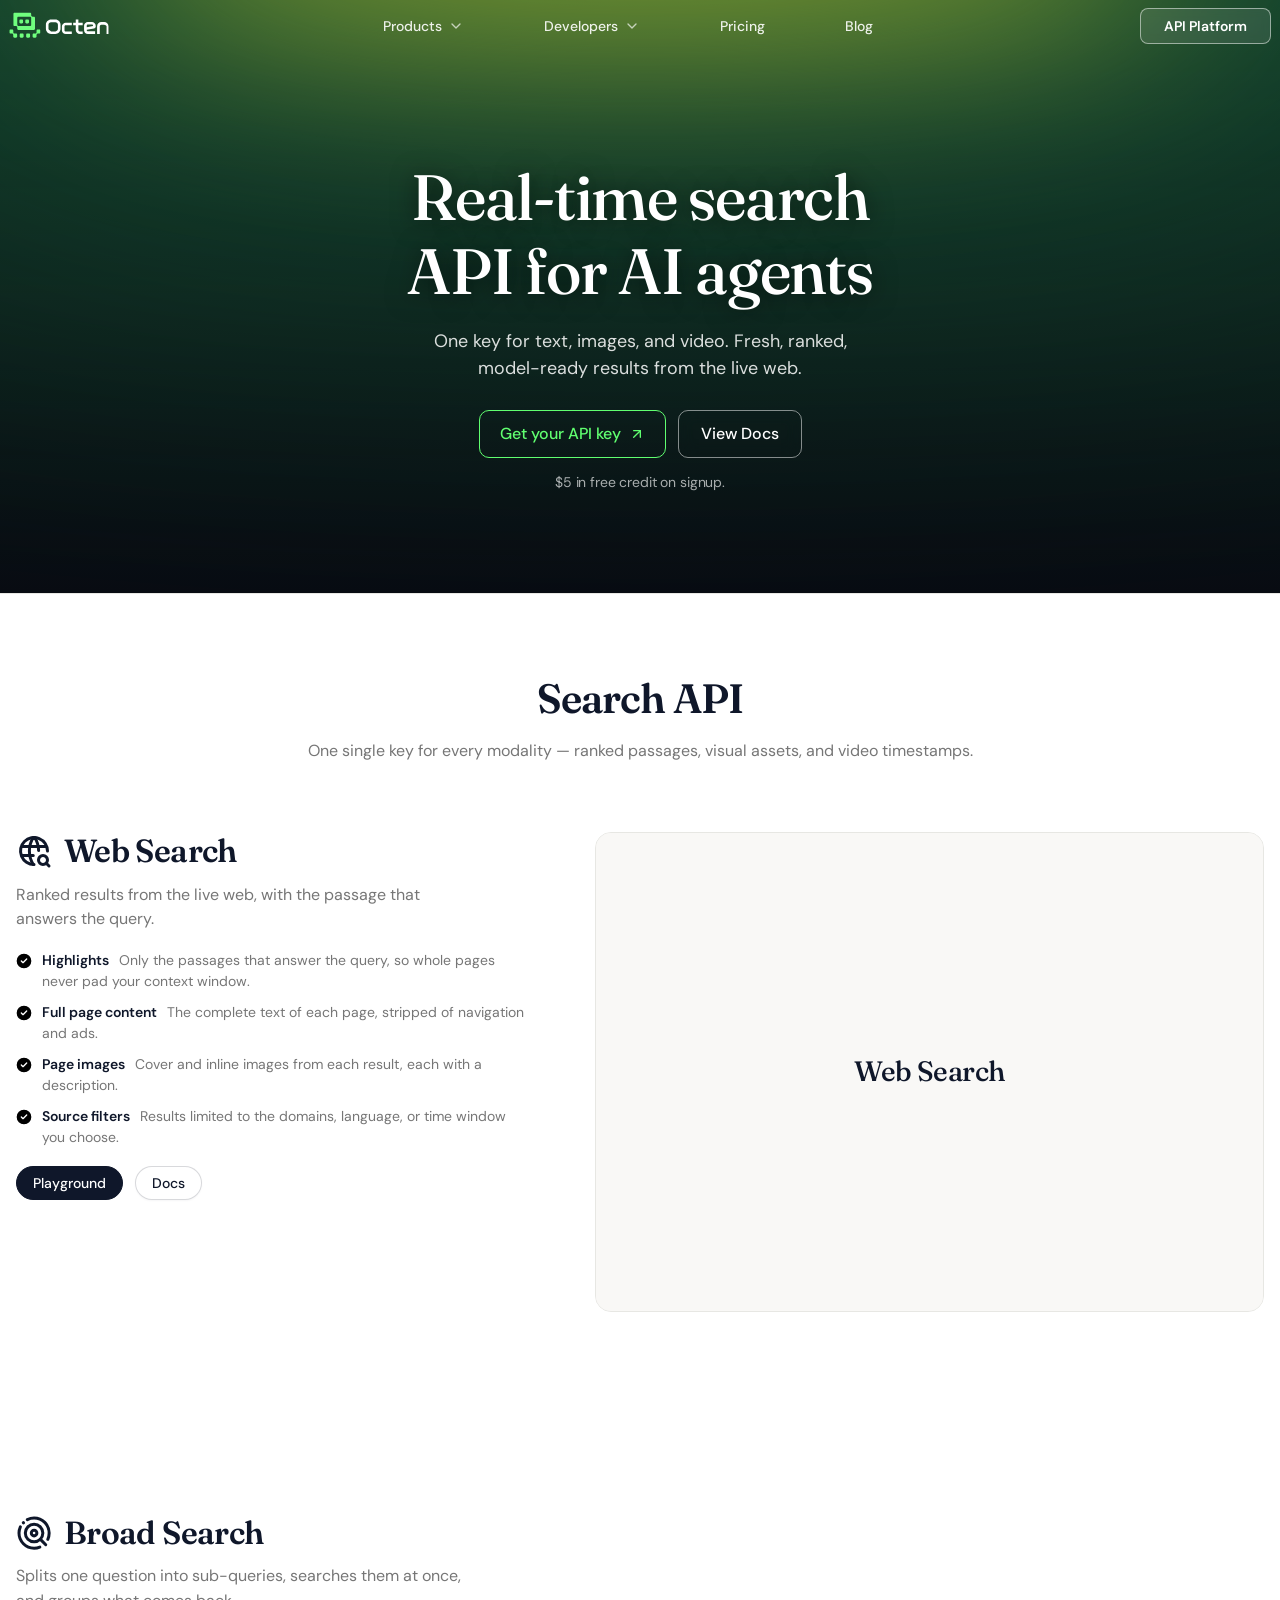
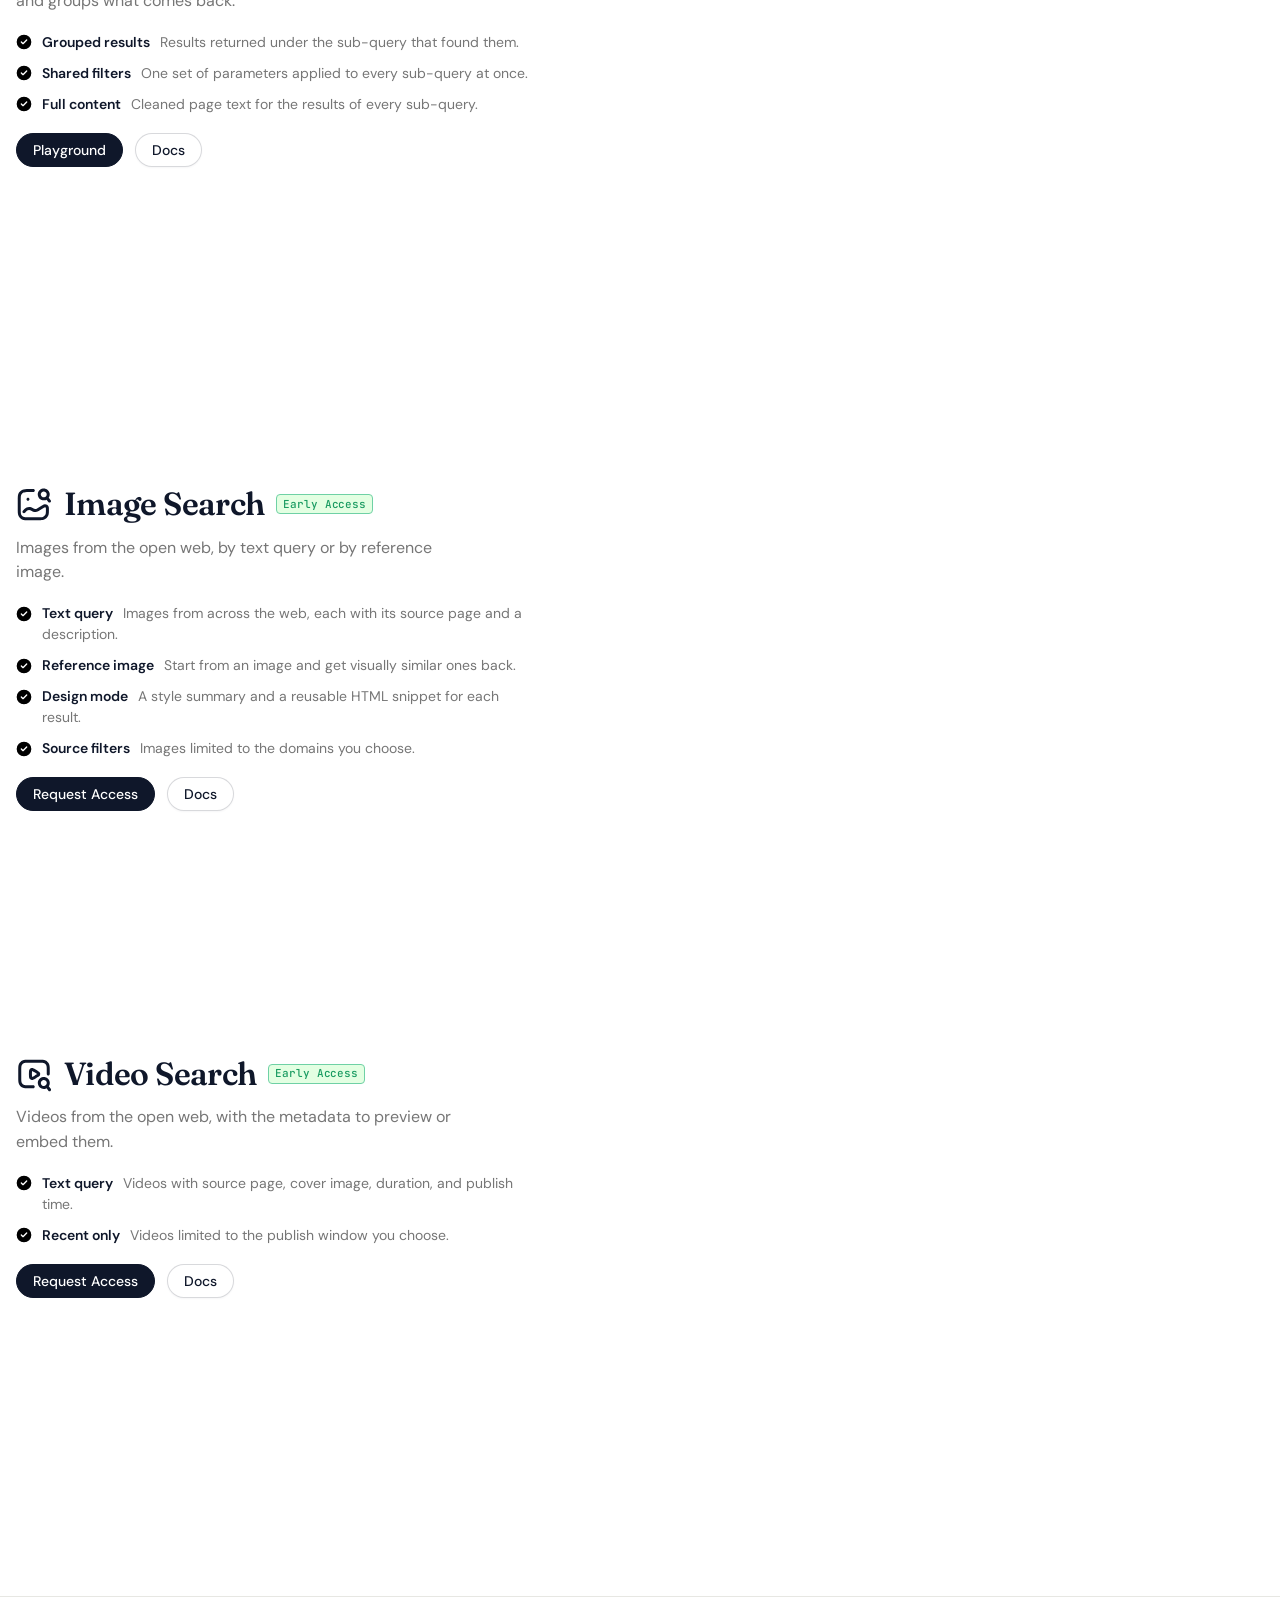
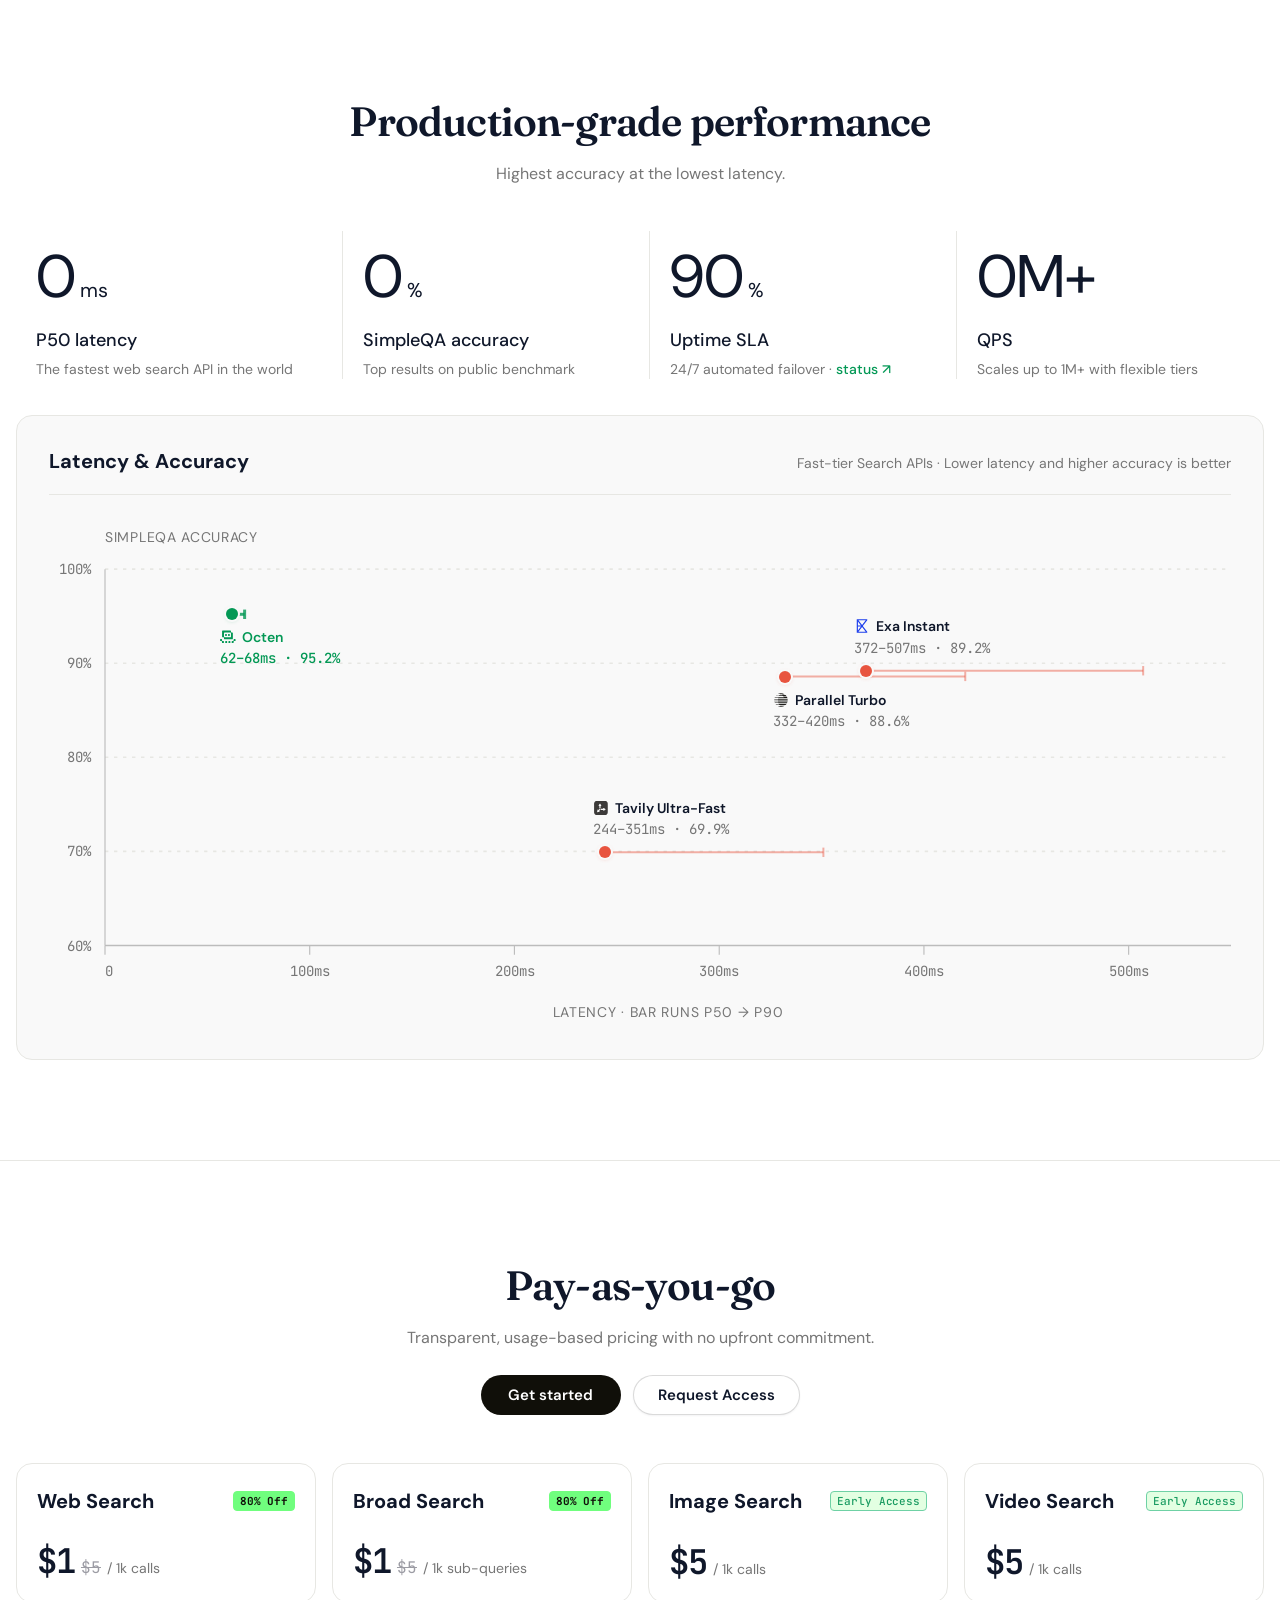
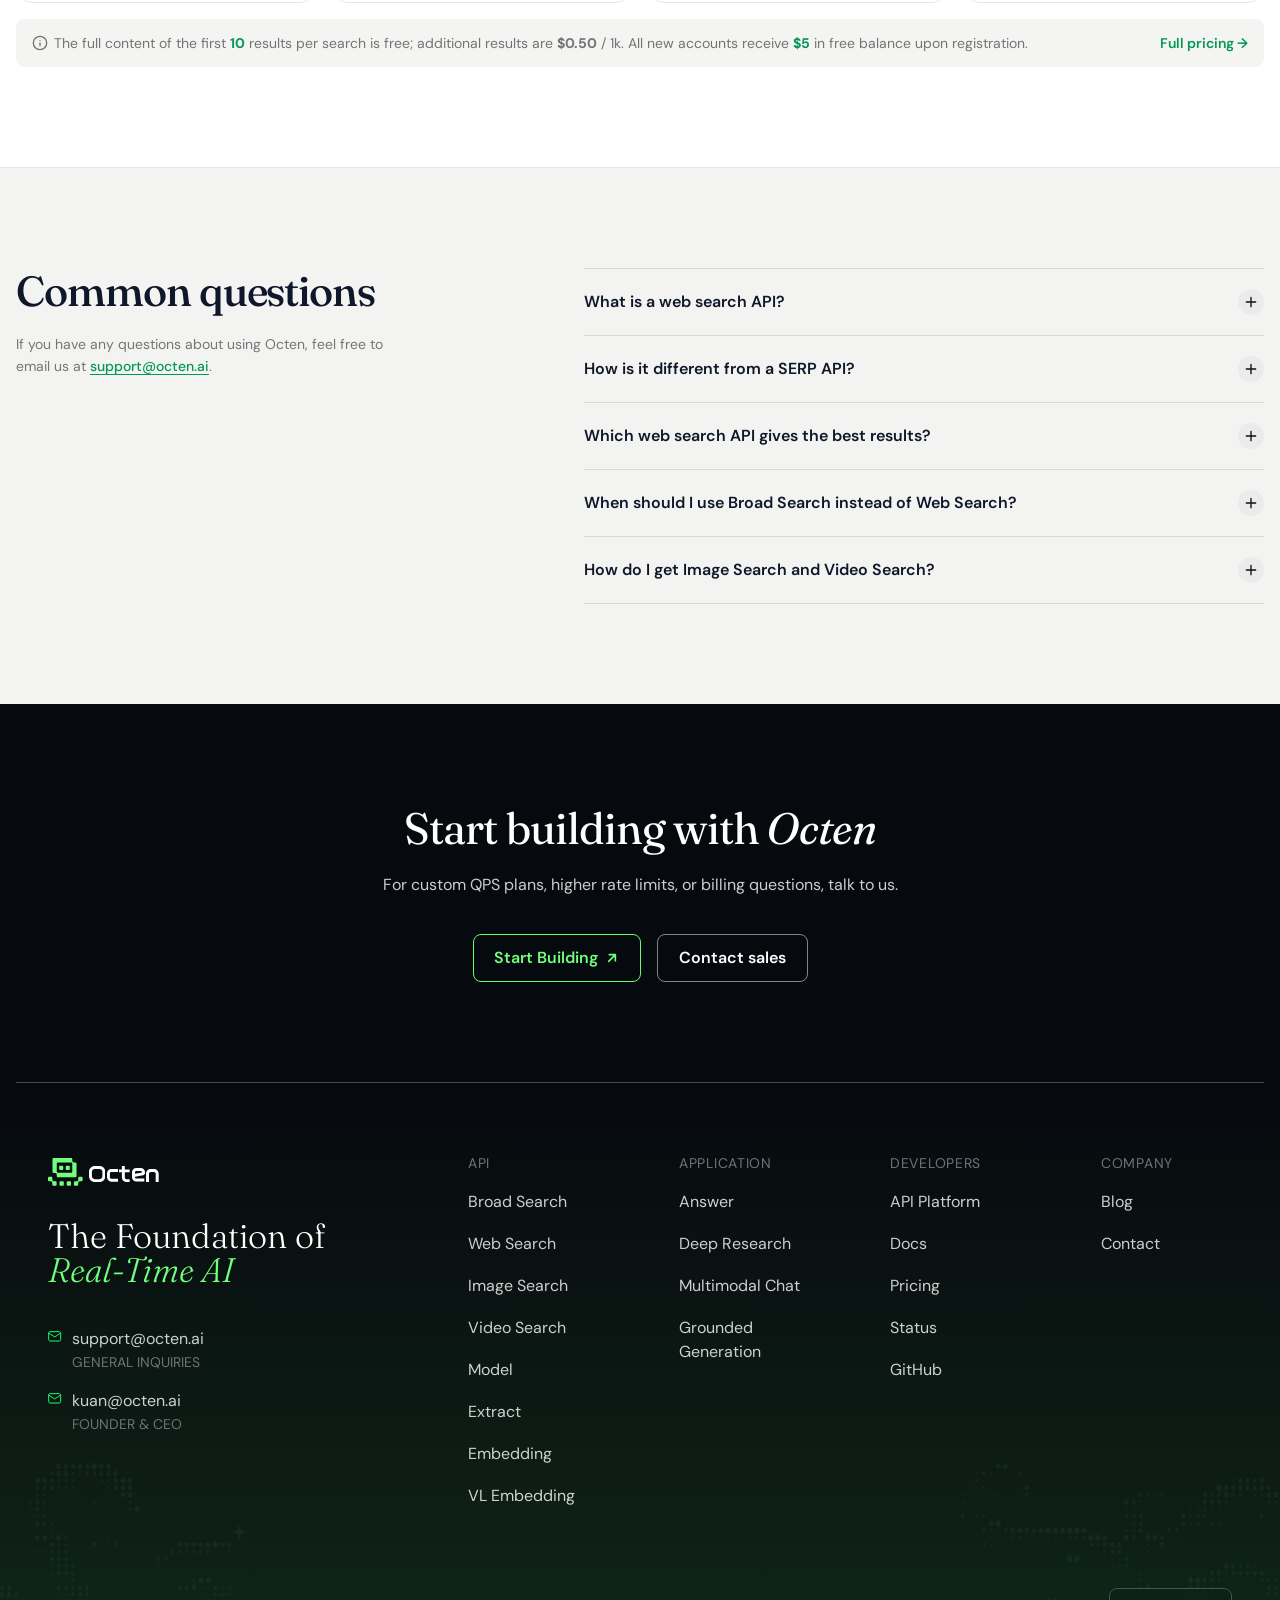
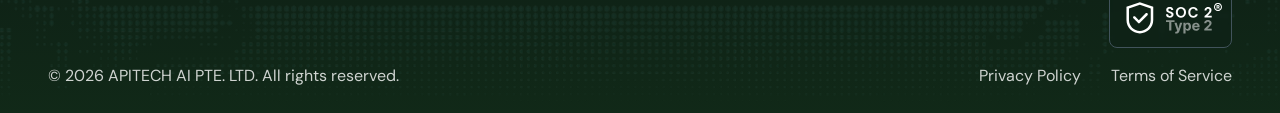
==== index.html @ 57c461a3 "fix: optimize Search API header to natural flow, eliminate masks and content/graphic overlap" ====
<!DOCTYPE html>
<html lang="en">
<head>
  <meta charset="UTF-8">
  <meta name="viewport" content="width=device-width, initial-scale=1.0">
  <title>Search API for AI Agents — Web, Image, Video | Octen</title>
  <meta name="description" content="Fresh, ranked, model-ready search API for AI agents. P50 latency 62ms with 95.2% SimpleQA accuracy. Web, image, and video search on one unified key.">
  
  <!-- Preconnect to Google Fonts -->
  <link rel="preconnect" href="https://fonts.googleapis.com">
  <link rel="preconnect" href="https://fonts.gstatic.com" crossorigin>

  <!-- Modular Stylesheets -->
  <link rel="stylesheet" href="css/variables.css">
  <link rel="stylesheet" href="css/animations.css">
  <link rel="stylesheet" href="css/style.css">
</head>
<body>

  <!-- =========================================================================
       1. Header & Dynamic Navigation (Exact from 05-pricing)
       ========================================================================= -->
  <!-- Exact 05-pricing Navbar Component -->
  <header class="header-nav-exact" data-name="Header Navigation">
    <div class="navbar-container-exact">
      <!-- Logo Dark & Light Switchable -->
      <a href="#hero" class="nav-logo-link" aria-label="Octen AI Home">
        <div class="nav-logo-dark">
<svg width="106" height="36" viewBox="0 0 106 36" fill="none" xmlns="http://www.w3.org/2000/svg" style="width:100%;height:auto;display:block;">
  <g clip-path="url(#clip0_13350_2833)">
    <path d="M30.3644 21.5498C30.9655 21.5498 31.4532 22.0523 31.4533 22.6719V24.4717C31.4533 25.0914 30.9656 25.5947 30.3644 25.5947H28.9435C28.6536 25.5947 28.3769 25.7127 28.173 25.9229L27.8488 26.2578C27.645 26.4695 27.5296 26.7545 27.5295 27.0518V28.5176C27.5294 29.1372 27.0417 29.6396 26.4406 29.6396H24.6945C24.0936 29.6394 23.6058 29.1371 23.6057 28.5176V26.7178C23.6057 26.0982 24.0936 25.5949 24.6945 25.5947H26.4406C26.7305 25.5947 27.0072 25.4767 27.2111 25.2666C27.415 25.0548 27.5295 24.7691 27.5295 24.4717V22.6719C27.5296 22.0524 28.0175 21.55 28.6183 21.5498H30.3644ZM3.22675 21.5479C3.82786 21.5479 4.31659 22.0512 4.31659 22.6709V24.3867H4.31952C4.31958 24.684 4.43403 24.969 4.63788 25.1807C4.89307 25.4453 5.24034 25.5927 5.60272 25.5928H7.07245C7.67355 25.5928 8.16129 26.0961 8.16132 26.7158V28.5156C8.16132 29.1353 7.67357 29.6387 7.07245 29.6387H5.32635C4.72532 29.6386 4.23749 29.1353 4.23749 28.5156V27.001C4.23749 26.6273 4.09386 26.2706 3.8371 26.0059C3.58187 25.7412 3.23467 25.5928 2.87225 25.5928H1.4826C0.881569 25.5927 0.393802 25.0903 0.393738 24.4707V22.6709C0.393738 22.0512 0.881529 21.5495 1.4826 21.5479H3.22675ZM13.5275 25.5938C14.1289 25.5938 14.6163 26.0959 14.6164 26.7158V28.5146C14.6163 29.1346 14.1289 29.6367 13.5275 29.6367H11.7834C11.182 29.6367 10.6946 29.1346 10.6945 28.5146V26.7158C10.6946 26.0959 11.182 25.5938 11.7834 25.5938H13.5275ZM19.9836 25.5938C20.5848 25.5938 21.0723 26.096 21.0724 26.7158V28.5146C21.0724 29.1345 20.5849 29.6366 19.9836 29.6367H18.2394C17.6381 29.6367 17.1497 29.1346 17.1496 28.5146V26.7158C17.1497 26.0959 17.6381 25.5938 18.2394 25.5938H19.9836ZM21.0959 4.68457C21.697 4.68457 22.1848 5.1879 22.1848 5.80762V7.22266C22.1848 7.56365 22.3164 7.89107 22.549 8.13086L22.7131 8.30078C22.9457 8.54057 23.2637 8.67578 23.593 8.67578H24.923C25.5242 8.67578 26.0119 9.17912 26.0119 9.79883V20.8555L26.0148 20.8584C26.0147 21.478 25.527 21.9805 24.926 21.9805H9.33221C8.73116 21.9805 8.24344 21.478 8.24335 20.8584V19.3164C8.24327 19.0176 8.12784 18.7326 7.92401 18.5225L7.9201 18.5176C7.35757 18.2217 7.24285 18.0557 6.83807 18.0557H5.52167C4.92055 18.0557 4.43182 17.5523 4.43182 16.9326V5.80762C4.43182 5.1879 4.92055 4.68457 5.52167 4.68457H21.0959ZM9.36053 8.64258C8.75944 8.64259 8.27169 9.14593 8.27167 9.76662V16.5781C8.27174 16.9969 8.43205 17.3966 8.71893 17.6924C8.92423 17.9025 9.20016 18.0214 9.48846 18.0215H21.0851C21.6863 18.0215 22.174 17.5182 22.174 16.8984V9.92578C22.1739 9.58504 22.0431 9.25825 21.8107 9.01855H21.8117C21.5776 8.77877 21.2601 8.64258 20.9308 8.64258H9.36053ZM13.0021 11.5986C13.6034 11.5986 14.0908 12.1009 14.091 12.7207V14.2939C14.0909 14.9139 13.6035 15.416 13.0021 15.416H11.4767C10.8754 15.416 10.388 14.9139 10.3879 14.2939V12.7207C10.3881 12.1009 10.8755 11.5986 11.2012 11.5986H13.0021ZM18.8996 11.5986C19.5009 11.5986 19.9883 12.1009 19.9885 12.7207V14.2939C19.9884 14.9139 19.5009 15.416 18.8996 15.416H17.3742C16.773 15.4158 16.2854 14.9138 16.2853 14.2939V12.7207C16.2856 12.101 16.7731 11.5988 17.3742 11.5986H18.8996Z" fill="#70FE7E"/>
  </g>
  <path d="M52.8957 18.5076V22.1442C52.8957 24.2782 54.6287 26.0112 56.7627 26.0112H62.8052V23.3979H56.7627C56.0713 23.3979 55.509 22.8356 55.509 22.1442V18.5076C55.509 17.8163 56.0713 17.254 56.7627 17.254H62.8052V14.6406H56.7627C54.6287 14.6406 52.8957 16.3736 52.8957 18.5076Z" fill="white"/>
  <path d="M69.3778 11.5801H66.7644V14.6405H64.1695V17.2539H66.7644V21.9782C66.7644 24.2043 68.5758 26.0111 70.802 26.0111H73.6965V23.3978H70.802C70.0184 23.3978 69.3778 22.7617 69.3778 21.9735V17.2492H73.6919V14.6359H69.3778V11.5801Z" fill="white"/>
  <path d="M46.3877 11.5664H42.0367C39.2021 11.5664 36.8976 13.8709 36.8976 16.7101V20.8675C36.8976 23.7021 39.2021 26.0113 42.0413 26.0113H46.3923C49.2269 26.0113 51.536 23.7067 51.536 20.8675V16.7101C51.536 13.8756 49.2315 11.5664 46.3923 11.5664H46.3877ZM48.9273 20.8675C48.9273 22.2687 47.7888 23.4071 46.3877 23.4071H42.0367C40.6355 22.2687 39.4971 22.2687 39.4971 20.8675V16.7101C39.4971 15.309 40.6355 14.1705 42.0367 14.1705H46.3877C47.7888 14.1705 48.9273 15.309 48.9273 16.7101V20.8675Z" fill="white"/>
  <path d="M95.184 13.9492H92.3725C90.0126 13.9492 88.0906 15.8712 88.0906 18.2311V26.0158H90.7777V18.2311C90.7777 17.3507 91.4921 16.6363 92.3725 16.6363H95.184C96.0643 16.6363 97.5439 17.3507 97.5439 18.2311V26.0158H99.4658V18.2311C99.4658 15.8712 97.5439 13.9492 95.184 13.9492Z" fill="white"/>
  <path d="M82.8869 13.9033H78.9093C76.7937 13.9033 75.0699 15.6271 75.0699 17.7427V22.1674C75.0699 24.283 76.7891 26.0022 78.9047 26.0068L86.1041 26.016V23.3289L78.9093 23.3197C78.2733 23.3197 77.757 22.8035 77.757 22.1674V21.8678L84.9841 20.5035C85.9935 20.3145 86.7263 19.4296 86.7263 18.4018V17.7427C86.7263 15.6271 85.0025 13.9033 82.8869 13.9033ZM84.0392 17.9501L77.757 19.1346V17.7427C77.757 17.1066 78.2733 16.5904 78.9093 16.5904H82.8869C83.523 16.5904 84.0392 17.1066 84.0392 17.7427V17.9501Z" fill="white"/>
  <defs>
    <clipPath id="clip0_13350_2833">
      <rect width="31.1938" height="31.1938" fill="white" transform="translate(0.275452 1.56641)"/>
    </clipPath>
  </defs>
</svg>
</div>
        <div class="nav-logo-light">
<svg width="100" height="32" viewBox="0 0 100 32" fill="none" xmlns="http://www.w3.org/2000/svg" style="width:100%;height:auto;display:block;">
  <g clip-path="url(#clip0_10457_2263)">
    <path d="M30.0889 19.9839C30.6899 19.9839 31.1776 20.4864 31.1777 21.106V22.9058C31.1777 23.5255 30.69 24.0288 30.0889 24.0288H28.668C28.378 24.0288 28.1013 24.1468 27.8975 24.3569L27.5732 24.6919C27.3694 24.9036 27.254 25.1886 27.2539 25.4858V26.9517C27.2538 27.5713 26.7661 28.0737 26.165 28.0737H24.4189C23.8181 28.0735 23.3302 27.5711 23.3301 26.9517V25.1519C23.3301 24.5323 23.818 24.029 24.4189 24.0288H26.165C26.4549 24.0288 26.7317 23.9108 26.9355 23.7007C27.1394 23.4889 27.2539 23.2032 27.2539 22.9058V21.106C27.254 20.4865 27.7419 19.9841 28.3428 19.9839H30.0889ZM2.95117 19.9819C3.55229 19.9819 4.04102 20.4853 4.04102 21.105V22.8208H4.04395C4.044 23.1181 4.15846 23.403 4.3623 23.6147C4.6175 23.8794 4.96477 24.0268 5.32715 24.0269H6.79688C7.39798 24.0269 7.88571 24.5302 7.88574 25.1499V26.9497C7.88574 27.5694 7.39799 28.0728 6.79688 28.0728H5.05078C4.44974 28.0727 3.96191 27.5694 3.96191 26.9497V25.4351C3.96191 25.0614 3.81828 24.7046 3.56152 24.4399C3.30629 24.1753 2.9591 24.0269 2.59668 24.0269H1.20703C0.605995 24.0268 0.118228 23.5244 0.118164 22.9048V21.105C0.118164 20.4853 0.605956 19.9835 1.20703 19.9819H2.95117ZM13.252 24.0278C13.8533 24.0278 14.3407 24.53 14.3408 25.1499V26.9487C14.3407 27.5687 13.8533 28.0708 13.252 28.0708H11.5078C10.9065 28.0708 10.419 27.5687 10.4189 26.9487V25.1499C10.4191 24.53 10.9065 24.0278 11.5078 24.0278H13.252ZM19.708 24.0278C20.3093 24.0279 20.7967 24.53 20.7969 25.1499V26.9487C20.7968 27.5686 20.3093 28.0707 19.708 28.0708H17.9639C17.3625 28.0708 16.8741 27.5687 16.874 26.9487V25.1499C16.8741 24.53 17.3625 24.0278 17.9639 24.0278H19.708ZM20.8203 3.11865C21.4214 3.11865 21.9092 3.62199 21.9092 4.2417V5.65674C21.9092 5.99774 22.0408 6.32515 22.2734 6.56494L22.4375 6.73486C22.6701 6.97465 22.9881 7.10986 23.3174 7.10986H24.6475C25.2486 7.10986 25.7363 7.6132 25.7363 8.23291V19.2896L25.7393 19.2925C25.7392 19.9121 25.2514 20.4146 24.6504 20.4146H9.05664C8.45558 20.4146 7.96787 19.9121 7.96777 19.2925V17.7505C7.96769 17.4516 7.85226 17.1667 7.64844 16.9565L7.64453 16.9517C7.35757 16.6558 6.96727 16.4897 6.5625 16.4897H5.24609C4.64498 16.4897 4.15625 15.9864 4.15625 15.3667V4.2417C4.15625 3.62199 4.64498 3.11865 5.24609 3.11865H20.8203ZM9.08496 7.07666C8.48386 7.07667 7.99611 7.58002 7.99609 8.19971V15.0122C7.99617 15.4309 8.15647 15.8307 8.44336 16.1265C8.64866 16.3366 8.92458 16.4554 9.21289 16.4556H20.8096C21.4107 16.4556 21.8984 15.9522 21.8984 15.3325V8.35986C21.8984 8.01912 21.7675 7.69233 21.5352 7.45264H21.5361C21.302 7.21285 20.9845 7.07666 20.6553 7.07666H9.08496ZM12.7266 10.0327C13.3278 10.0327 13.8152 10.535 13.8154 11.1548V12.728C13.8153 13.348 13.3279 13.8501 12.7266 13.8501H11.2012C10.5998 13.8501 10.1124 13.348 10.1123 12.728V11.1548C10.1125 10.535 10.5999 10.0327 11.2012 10.0327H12.7266ZM18.624 10.0327C19.2253 10.0327 19.7127 10.535 19.7129 11.1548V12.728C19.7128 13.348 19.2254 13.8501 18.624 13.8501H17.0986C16.4974 13.8499 16.0099 13.3478 16.0098 12.728V11.1548C16.01 10.5351 16.4975 10.0329 17.0986 10.0327H18.624Z" fill="#039855"/>
  </g>
  <path d="M52.6201 16.9412V20.5778C52.6201 22.7118 54.3531 24.4448 56.4871 24.4448H62.5296V21.8315H56.4871C55.7958 21.8315 55.2335 21.2692 55.2335 20.5778V16.9412C55.2335 16.2499 55.7958 15.6876 56.4871 15.6876H62.5296V13.0742H56.4871C54.3531 13.0742 52.6201 14.8072 52.6201 16.9412Z" fill="#0D0D0D"/>
  <path d="M69.1023 10.0138H66.489V13.0742H63.894V15.6876H66.489V20.4119C66.489 22.6381 68.3003 24.4448 70.5265 24.4448H73.421V21.8315H70.5265C69.743 21.8315 69.1023 21.1954 69.1023 20.4073V15.683H73.4164V13.0696H69.1023V10.0138Z" fill="#0D0D0D"/>
  <path d="M46.1122 10H41.7612C38.9266 10 36.6221 12.3045 36.6221 15.1437V19.3011C36.6221 22.1357 38.9266 24.4449 41.7658 24.4449H46.1168C48.9514 24.4449 51.2605 22.1403 51.2605 19.3011V15.1437C51.2605 12.3091 48.956 10 46.1168 10H46.1122ZM48.6518 19.3011C48.6518 20.7023 47.5133 21.8407 46.1122 21.8407H41.7612C40.36 21.8407 39.2216 20.7023 39.2216 19.3011V15.1437C39.2216 13.7426 40.36 12.6041 41.7612 12.6041H46.1122C47.5133 12.6041 48.6518 13.7426 48.6518 15.1437V19.3011Z" fill="#0D0D0D"/>
  <path d="M94.9088 12.3829H92.0973C89.7374 12.3829 87.8154 14.3049 87.8154 16.6648V24.4495H90.5025V16.6648C90.5025 15.7844 91.2169 15.07 92.0973 15.07H94.9088C95.7891 15.07 96.5035 15.7844 96.5035 16.6648V24.4495H99.1906V16.6648C99.1906 14.3049 97.2686 12.3829 94.9088 12.3829Z" fill="#0D0D0D"/>
  <path d="M82.6114 12.3368H78.6338C76.5182 12.3368 74.7944 14.0606 74.7944 16.1762V20.6009C74.7944 22.7164 76.5136 24.4356 78.6292 24.4402L85.8286 24.4495V21.7624L78.6338 21.7531C77.9977 21.7531 77.4815 21.2369 77.4815 20.6009V20.3013L84.7086 18.937C85.718 18.748 86.4508 17.8631 86.4508 16.8353V16.1762C86.4508 14.0606 84.727 12.3368 82.6114 12.3368ZM83.7637 16.3836L77.4815 17.5681V16.1762C77.4815 15.5401 77.9977 15.0239 78.6338 15.0239H82.6114C83.2475 15.0239 83.7637 15.5401 83.7637 16.1762V16.3836Z" fill="#0D0D0D"/>
  <defs>
    <clipPath id="clip0_10457_2263">
      <rect width="31.1938" height="31.1938" fill="white"/>
    </clipPath>
  </defs>
</svg>
</div>
      </a>

      <!-- Navigation Links -->
      <nav aria-label="Main" class="nav-links-center">
        <ul class="nav-ul">
          <li class="nav-item-dropdown">
            <a href="#endpoints" class="nav-item-link nav-dropdown-trigger" aria-expanded="false" aria-haspopup="true">
              <span>Products</span>
              <svg xmlns="http://www.w3.org/2000/svg" width="16" height="16" viewBox="0 0 24 24" fill="none" stroke="currentColor" stroke-width="2" stroke-linecap="round" stroke-linejoin="round" class="nav-chevron">
                <path d="m6 9 6 6 6-6"></path>
              </svg>
            </a>

            <!-- Products Dropdown Menu (Figma 13589:139270: Left API Column + Right Application Grid) -->
            <div class="nav-dropdown-menu" role="menu" aria-label="Products Submenu">
              <div class="nav-dropdown-card nav-dropdown-split">
                <!-- Left Column: Capabilities -->
                <div class="nav-dropdown-section-api">
                  <div class="nav-dropdown-col-title">Capabilities</div>
                  <div class="nav-dropdown-menu-list" role="listbox" aria-label="Capabilities Options">
                    <!-- 1. Search -->
                    <a href="#endpoints" class="nav-product-link" data-product="web" role="option" aria-selected="false">
                      <div class="nav-product-icon">
                        <svg width="24" height="24" viewBox="0 0 24 24" fill="none" xmlns="http://www.w3.org/2000/svg">
                          <path d="M21 12C21 10.22 20.4722 8.47994 19.4832 6.9999C18.4943 5.51986 17.0887 4.36631 15.4442 3.68512C13.7996 3.00393 11.99 2.8257 10.2442 3.17297C8.49836 3.52023 6.89472 4.3774 5.63604 5.63607C4.37737 6.89475 3.5202 8.49839 3.17294 10.2442C2.82567 11.9901 3.0039 13.7997 3.68509 15.4442C4.36628 17.0887 5.51983 18.4943 6.99987 19.4833C8.47991 20.4722 10.22 21 12 21M3.6 9.00003H20.4M3.6 15H11.5" stroke="#039855" stroke-width="2" stroke-linecap="round" stroke-linejoin="round"/>
                          <path d="M11.5002 3.00003C9.8155 5.69964 8.92236 8.8179 8.92236 12C8.92236 15.1822 9.8155 18.3004 11.5002 21M12.5002 3.00003C14.1166 5.59009 15.0058 8.56769 15.0742 11.62M20.2002 20.2L22.0002 22M15.0002 18C15.0002 18.7957 15.3162 19.5587 15.8788 20.1214C16.4414 20.684 17.2045 21 18.0002 21C18.7958 21 19.5589 20.684 20.1215 20.1214C20.6841 19.5587 21.0002 18.7957 21.0002 18C21.0002 17.2044 20.6841 16.4413 20.1215 15.8787C19.5589 15.3161 18.7958 15 18.0002 15C17.2045 15 16.4414 15.3161 15.8788 15.8787C15.3162 16.4413 15.0002 17.2044 15.0002 18Z" stroke="#039855" stroke-width="2" stroke-linecap="round" stroke-linejoin="round"/>
                        </svg>
                      </div>
                      <div class="nav-product-text">
                        <div class="nav-product-name">Search</div>
                        <div class="nav-product-desc">Search text, images, and video</div>
                      </div>
                    </a>

                    <!-- 2. Embedding -->
                    <a href="https://octen.ai/products/embedding" class="nav-product-link" role="option" aria-selected="false" target="_blank" rel="noopener noreferrer">
                      <div class="nav-product-icon">
                        <svg width="24" height="24" viewBox="0 0 24 24" fill="none" xmlns="http://www.w3.org/2000/svg">
                          <path d="M18.6399 8.73735L4.72267 16.9242" stroke="#039855" stroke-width="2.16" stroke-linecap="round" stroke-linejoin="round"/>
                          <path d="M18.6399 16.354L5.0672 8.85396" stroke="#039855" stroke-width="2.16" stroke-linecap="round" stroke-linejoin="round"/>
                          <path d="M12.0891 20.2792L12.0891 4.51509" stroke="#039855" stroke-width="2.16" stroke-linecap="round" stroke-linejoin="round"/>
                          <circle cx="18.6407" cy="8.85391" r="2.1519" fill="#039855"/>
                          <circle cx="12.0896" cy="4.51502" r="2.05027" fill="#039855"/>
                          <circle cx="12.0894" cy="20.2792" r="2.42658" fill="#039855"/>
                          <circle cx="19.8729" cy="16.9242" r="2.21043" transform="rotate(124.49 19.8729 16.9242)" fill="#039855"/>
                          <circle cx="3.98635" cy="17.3171" r="2.17975" transform="rotate(61.0709 3.98635 17.3171)" fill="#039855"/>
                          <circle cx="5.06719" cy="8.85595" r="2.154" fill="#039855"/>
                        </svg>
                      </div>
                      <div class="nav-product-text">
                        <div class="nav-product-name">Embedding</div>
                        <div class="nav-product-desc">Top-ranked vector embeddings</div>
                      </div>
                    </a>

                    <!-- 3. Extract -->
                    <a href="https://octen.ai/products/extract" class="nav-product-link" role="option" aria-selected="false" target="_blank" rel="noopener noreferrer">
                      <div class="nav-product-icon">
                        <svg width="24" height="24" viewBox="0 0 24 24" fill="none" xmlns="http://www.w3.org/2000/svg">
                          <path d="M12.0003 16.7005C12.6102 16.7006 13.1951 16.9432 13.6263 17.3743C14.0571 17.8054 14.2999 18.3897 14.3001 18.9993C14.3001 19.6093 14.0574 20.195 13.6263 20.6263C13.1951 21.0573 12.6102 21.3 12.0003 21.3001C11.3902 21.3001 10.8046 21.0575 10.3733 20.6263C10.2135 20.4663 10.0802 20.2848 9.9749 20.0892H7.0247C6.91945 20.2848 6.78614 20.4663 6.62626 20.6263C6.1951 21.0573 5.61013 21.3 5.00029 21.3001C4.39038 21.3001 3.80554 21.0573 3.37431 20.6263C2.94304 20.195 2.70048 19.6094 2.70048 18.9993C2.70067 18.3896 2.94332 17.8054 3.37431 17.3743C3.80554 16.9432 4.39034 16.7005 5.00029 16.7005C5.61022 16.7006 6.19508 16.9431 6.62626 17.3743C6.88505 17.6332 7.07465 17.9477 7.18583 18.2893H9.81474C9.92602 17.9478 10.1147 17.6331 10.3733 17.3743C10.8046 16.943 11.3902 16.7005 12.0003 16.7005ZM18.9993 9.69951C19.6093 9.69951 20.195 9.94219 20.6263 10.3733C21.0575 10.8046 21.3001 11.3902 21.3001 12.0003C21.3 12.6102 21.0573 13.1951 20.6263 13.6263C20.4434 13.8091 20.2316 13.9558 20.0032 14.0667V16.9329C20.2317 17.0438 20.4433 17.1913 20.6263 17.3743C21.0572 17.8054 21.2999 18.3896 21.3001 18.9993C21.3001 19.6094 21.0575 20.195 20.6263 20.6263C20.195 21.0575 19.6094 21.3001 18.9993 21.3001C18.3896 21.2999 17.8054 21.0572 17.3743 20.6263C16.943 20.195 16.7005 19.6094 16.7005 18.9993C16.7007 18.3895 16.9432 17.8054 17.3743 17.3743C17.6113 17.1373 17.8951 16.9591 18.2034 16.845V14.1546C17.8952 14.0405 17.6112 13.863 17.3743 13.6263C16.9432 13.1951 16.7006 12.6102 16.7005 12.0003C16.7005 11.3902 16.943 10.8046 17.3743 10.3733C17.8054 9.94253 18.3897 9.69969 18.9993 9.69951ZM5.00029 9.69951C5.61004 9.69961 6.19512 9.9424 6.62626 10.3733C7.05742 10.8046 7.30009 11.3903 7.30009 12.0003C7.30002 12.6101 7.05723 13.1951 6.62626 13.6263C6.19512 14.0572 5.61004 14.3 5.00029 14.3001C4.39038 14.3001 3.80553 14.0573 3.37431 13.6263C2.9431 13.1951 2.70056 12.6103 2.70048 12.0003C2.70048 11.3902 2.94304 10.8046 3.37431 10.3733C3.80551 9.94239 4.39047 9.69953 5.00029 9.69951ZM12.0003 2.70048C12.6103 2.70056 13.1951 2.9431 13.6263 3.37431C14.0573 3.80553 14.3001 4.39038 14.3001 5.00029C14.3 5.61004 14.0572 6.19512 13.6263 6.62626C13.4161 6.83629 13.1689 7.00031 12.9007 7.11455V9.8831C13.1692 9.99738 13.4159 10.1631 13.6263 10.3733C14.0575 10.8046 14.3001 11.3902 14.3001 12.0003C14.3 12.6103 14.0575 13.1951 13.6263 13.6263C13.1951 14.0575 12.6103 14.3 12.0003 14.3001C11.3902 14.3001 10.8046 14.0575 10.3733 13.6263C9.94225 13.1951 9.69958 12.6102 9.69951 12.0003C9.69951 11.3902 9.94206 10.8046 10.3733 10.3733C10.5838 10.1628 10.8311 9.99742 11.0999 9.8831V7.11455C10.8314 7.00027 10.5836 6.83651 10.3733 6.62626C10.1372 6.39003 9.96017 6.10635 9.84599 5.79912H7.15361C7.03947 6.10639 6.86256 6.38997 6.62626 6.62626C6.19508 7.05745 5.61023 7.29999 5.00029 7.30009C4.39047 7.30006 3.80552 7.05721 3.37431 6.62626C2.94325 6.1951 2.70059 5.61013 2.70048 5.00029C2.70051 4.39024 2.94306 3.80556 3.37431 3.37431C3.80556 2.94306 4.39024 2.70051 5.00029 2.70048C5.61013 2.70059 6.1951 2.94325 6.62626 3.37431C6.80931 3.55746 6.95581 3.76958 7.06669 3.99833H9.9329C10.0438 3.76954 10.1903 3.55746 10.3733 3.37431C10.8046 2.94304 11.3902 2.70048 12.0003 2.70048ZM18.9993 2.70048C19.6094 2.70048 20.195 2.94304 20.6263 3.37431C21.0573 3.80554 21.3001 4.39038 21.3001 5.00029C21.3 5.61013 21.0573 6.1951 20.6263 6.62626C20.195 7.05742 19.6093 7.30009 18.9993 7.30009C18.3896 7.29991 17.8054 7.0572 17.3743 6.62626C16.9431 6.19508 16.7006 5.61022 16.7005 5.00029C16.7005 4.39034 16.9432 3.80554 17.3743 3.37431C17.8054 2.94332 18.3896 2.70067 18.9993 2.70048Z" fill="#039855"/>
                        </svg>
                      </div>
                      <div class="nav-product-text">
                        <div class="nav-product-name">Extract</div>
                        <div class="nav-product-desc">Pull clean content from your URLs</div>
                      </div>
                    </a>

                    <!-- 4. Model Gateway -->
                    <a href="https://octen.ai/products/gateway" class="nav-product-link" role="option" aria-selected="false" target="_blank" rel="noopener noreferrer">
                      <div class="nav-product-icon">
                        <svg width="24" height="24" viewBox="0 0 24 24" fill="none" xmlns="http://www.w3.org/2000/svg">
                          <path d="M21 12V7.99C20.9994 7.64107 20.9066 7.2985 20.731 6.99698C20.5554 6.69546 20.3032 6.4457 20 6.273L13 2.265C12.6953 2.0914 12.3507 2.00011 12 2.00011C11.6493 2.00011 11.3047 2.0914 11 2.265L4 6.273C3.381 6.628 3 7.283 3 7.991V16.009C3 16.718 3.381 17.372 4 17.726L11 21.734C11.62 22.088 12.38 22.088 13 21.734M12 22V12M12 12L20.73 6.96M12 12L3.27 6.96" stroke="#039855" stroke-width="2" stroke-linecap="round" stroke-linejoin="round"/>
                          <path d="M18.5207 14.9868C20.336 14.7437 22.0049 16.0181 22.2482 17.8335C22.3583 18.6556 22.1562 19.4472 21.7346 20.0903L22.8186 21.4985C23.1 21.8638 23.0324 22.3879 22.6672 22.6694C22.302 22.9506 21.7777 22.8831 21.4963 22.518L20.4991 21.2153C20.1597 21.3879 19.7936 21.5085 19.4016 21.561C17.5862 21.8042 15.9174 20.5296 15.674 18.7143C15.4308 16.8989 16.7053 15.2301 18.5207 14.9868ZM18.7424 16.6421C17.8412 16.7629 17.2086 17.5914 17.3293 18.4926C17.4503 19.3937 18.2788 20.0264 19.1799 19.9057C20.081 19.7848 20.7136 18.9563 20.593 18.0551C20.4721 17.1539 19.6436 16.5214 18.7424 16.6421Z" fill="#039855"/>
                        </svg>
                      </div>
                      <div class="nav-product-text">
                        <div class="nav-product-name">Model Gateway</div>
                        <div class="nav-product-desc">Frontier models with live web search</div>
                      </div>
                    </a>
                  </div>
                </div>

                <!-- Right Column: Application Grid (Figma 13590:139982) -->
                <div class="nav-dropdown-section-app">
                  <div class="nav-dropdown-col-title">Applications</div>
                  <div class="nav-dropdown-app-grid" role="group" aria-label="Applications List">
                    <!-- 1. Answer -->
                    <a href="https://octen.ai/app/answer" target="_blank" rel="noopener noreferrer" class="nav-dropdown-app-item">
                      <div class="nav-app-bg" style="background-image: url('images/app-answer.png');"></div>
                      <div class="nav-app-overlay"></div>
                      <div class="nav-app-center-content">
                        <div class="nav-app-icon">
                          <svg width="28" height="28" viewBox="0 0 28 28" fill="none" xmlns="http://www.w3.org/2000/svg">
                            <path d="M23.2721 23.2707L18.8556 18.8542" stroke="white" stroke-width="2" stroke-linecap="round" stroke-linejoin="round"/>
                            <path d="M13.5669 20.8745C17.6031 20.8745 20.875 17.6025 20.875 13.5663C20.875 9.53019 17.6031 6.25824 13.5669 6.25824C9.53074 6.25824 6.25879 9.53019 6.25879 13.5663C6.25879 17.6025 9.53074 20.8745 13.5669 20.8745Z" stroke="white" stroke-width="2" stroke-linecap="round" stroke-linejoin="round"/>
                            <path d="M13.5701 15.8937C14.8555 15.8937 15.8975 14.8517 15.8975 13.5664C15.8975 12.281 14.8555 11.2391 13.5701 11.2391C12.2848 11.2391 11.2428 12.281 11.2428 13.5664C11.2428 14.8517 12.2848 15.8937 13.5701 15.8937Z" stroke="white" stroke-width="2" stroke-linecap="round" stroke-linejoin="round"/>
                            <path d="M4.70526 4.91337L4.67112 4.94304" stroke="white" stroke-width="2" stroke-linecap="round" stroke-linejoin="round"/>
                            <path d="M18.3464 25.1917C16.8728 25.7982 15.2587 26.1328 13.5664 26.1328C6.62616 26.1328 1 20.5066 1 13.5664C1 11.7 1.40688 9.92866 2.13677 8.33622" stroke="white" stroke-width="2" stroke-linecap="round" stroke-linejoin="round"/>
                            <path d="M25.0188 18.7465C25.7343 17.167 26.1327 15.4132 26.1327 13.5664C26.1327 6.62616 20.5066 1 13.5664 1C11.548 1 9.64076 1.47585 7.95073 2.32149" stroke="white" stroke-width="2" stroke-linecap="round" stroke-linejoin="round"/>
                          </svg>
                        </div>
                        <span class="nav-app-title">Answer</span>
                      </div>
                    </a>

                    <!-- 2. Deep Research -->
                    <a href="https://octen.ai/app/deep-research" target="_blank" rel="noopener noreferrer" class="nav-dropdown-app-item">
                      <div class="nav-app-bg" style="background-image: url('images/app-deep-research.png');"></div>
                      <div class="nav-app-overlay"></div>
                      <div class="nav-app-center-content">
                        <div class="nav-app-icon">
                          <svg width="28" height="28" viewBox="0 0 30 30" fill="none" xmlns="http://www.w3.org/2000/svg">
                            <path d="M7.5 22.5H17.5" stroke="white" stroke-width="2" stroke-linecap="round" stroke-linejoin="round"/>
                            <path d="M3.75 27.5H26.25" stroke="white" stroke-width="2" stroke-linecap="round" stroke-linejoin="round"/>
                            <path d="M17.5 27.5C19.8206 27.5 22.0462 26.5781 23.6872 24.9372C25.3281 23.2962 26.25 21.0706 26.25 18.75C26.25 16.4294 25.3281 14.2038 23.6872 12.5628C22.0462 10.9219 19.8206 10 17.5 10H16.25" stroke="white" stroke-width="2" stroke-linecap="round" stroke-linejoin="round"/>
                            <path d="M11.25 17.5H13.75" stroke="white" stroke-width="2" stroke-linecap="round" stroke-linejoin="round"/>
                            <path d="M11.25 15C10.587 15 9.95107 14.7366 9.48223 14.2678C9.01339 13.7989 8.75 13.163 8.75 12.5V7.5H16.25V12.5C16.25 13.163 15.9866 13.7989 15.5178 14.2678C15.0489 14.7366 14.413 15 13.75 15H11.25Z" stroke="white" stroke-width="2" stroke-linecap="round" stroke-linejoin="round"/>
                            <path d="M15 7.5V3.75C15 3.41848 14.8683 3.10054 14.6339 2.86612C14.3995 2.6317 14.0815 2.5 13.75 2.5H11.25C10.9185 2.5 10.6005 2.6317 10.3661 2.86612C10.1317 3.10054 10 3.41848 10 3.75V7.5" stroke="white" stroke-width="2" stroke-linecap="round" stroke-linejoin="round"/>
                          </svg>
                        </div>
                        <span class="nav-app-title">Deep Research</span>
                      </div>
                    </a>

                    <!-- 3. Multimodal Chat -->
                    <a href="https://octen.ai/app/multimodal-chat" target="_blank" rel="noopener noreferrer" class="nav-dropdown-app-item">
                      <div class="nav-app-bg" style="background-image: url('images/app-multimodal-chat.png');"></div>
                      <div class="nav-app-overlay"></div>
                      <span class="nav-app-badge">Early Access</span>
                      <div class="nav-app-center-content">
                        <div class="nav-app-icon">
                          <svg width="28" height="28" viewBox="0 0 30 30" fill="none" xmlns="http://www.w3.org/2000/svg">
                            <path d="M27.5 21.25C27.5 21.913 27.2366 22.5489 26.7678 23.0178C26.2989 23.4866 25.663 23.75 25 23.75H8.535C7.87201 23.7501 7.23623 24.0136 6.7675 24.4825L4.015 27.235C3.89088 27.3591 3.73275 27.4436 3.56061 27.4778C3.38847 27.5121 3.21004 27.4945 3.04788 27.4273C2.88573 27.3602 2.74713 27.2464 2.64961 27.1005C2.55209 26.9546 2.50002 26.783 2.5 26.6075V6.25C2.5 5.58696 2.76339 4.95107 3.23223 4.48223C3.70107 4.01339 4.33696 3.75 5 3.75H25C25.663 3.75 26.2989 4.01339 26.7678 4.48223C27.2366 4.95107 27.5 5.58696 27.5 6.25V21.25Z" stroke="white" stroke-width="2" stroke-linecap="round" stroke-linejoin="round"/>
                            <path d="M16.25 17.5L18.305 15.445C18.4455 15.3044 18.6123 15.1929 18.7959 15.1168C18.9795 15.0407 19.1763 15.0015 19.375 15.0015C19.5737 15.0015 19.7705 15.0407 19.9541 15.1168C20.1377 15.1929 20.3045 15.3044 20.445 15.445L22.5 17.5" stroke="white" stroke-width="2" stroke-linecap="round" stroke-linejoin="round"/>
                            <path d="M7.5 17.5L10.805 14.195C10.9455 14.0544 11.1123 13.9429 11.2959 13.8668C11.4795 13.7907 11.6763 13.7515 11.875 13.7515C12.0737 13.7515 12.2705 13.7907 12.4541 13.8668C12.6377 13.9429 12.8045 14.0544 12.945 14.195L17.5 18.75" stroke="white" stroke-width="2" stroke-linecap="round" stroke-linejoin="round"/>
                            <circle cx="17.5369" cy="10.5673" r="1.28693" fill="white"/>
                          </svg>
                        </div>
                        <span class="nav-app-title">Multimodal Chat</span>
                      </div>
                    </a>

                    <!-- 4. Grounded Generation -->
                    <a href="https://octen.ai/app/grounded-generation" target="_blank" rel="noopener noreferrer" class="nav-dropdown-app-item">
                      <div class="nav-app-bg" style="background-image: url('images/app-grounded-generation.png');"></div>
                      <div class="nav-app-overlay"></div>
                      <span class="nav-app-badge">Early Access</span>
                      <div class="nav-app-center-content">
                        <div class="nav-app-icon">
                          <svg width="28" height="28" viewBox="0 0 27 26" fill="none" xmlns="http://www.w3.org/2000/svg">
                            <path d="M21.0572 9.37823L23.5143 6.92114C23.9505 6.46417 24.1906 5.85466 24.1833 5.22295C24.176 4.59124 23.9218 3.98748 23.4751 3.54076C23.0283 3.09404 22.4246 2.83984 21.7929 2.8325C21.1612 2.82517 20.5516 3.06528 20.0947 3.5015L17.6376 5.95723L2.99375 20.6011C2.54888 21.0563 2.30142 21.6686 2.30503 22.3052C2.30865 22.9417 2.56305 23.5512 3.01307 24.0014C3.46309 24.4516 4.07244 24.7062 4.70898 24.7101C5.34552 24.714 5.95792 24.4668 6.41339 24.0221L21.0572 9.37823ZM17.6376 5.95723L21.0572 9.37823" stroke="white" stroke-width="2" stroke-linejoin="round"/>
                            <path d="M9.69976 1.76855C9.88858 2.11563 10.1264 2.43637 10.4087 2.71875C10.691 3.00097 11.0111 3.23899 11.358 3.42773C11.0111 3.61652 10.691 3.85446 10.4087 4.13672C10.1265 4.41898 9.88854 4.73903 9.69976 5.08594C9.51101 4.73904 9.27299 4.41898 8.99078 4.13672C8.7084 3.85434 8.38766 3.61655 8.04058 3.42773C8.38772 3.2389 8.70835 3.00118 8.99078 2.71875C9.2732 2.43632 9.51093 2.1157 9.69976 1.76855Z" fill="white" stroke="white" stroke-width="1.92308"/>
                            <path d="M3.42773 7.30416C3.61655 7.65123 3.85434 7.97198 4.13672 8.25435C4.41898 8.53657 4.73904 8.77459 5.08594 8.96334C4.73903 9.15212 4.41898 9.39006 4.13672 9.67232C3.85446 9.95458 3.61652 10.2746 3.42773 10.6215C3.23899 10.2746 3.00097 9.95458 2.71875 9.67232C2.43637 9.38994 2.11563 9.15215 1.76855 8.96334C2.1157 8.7745 2.43632 8.53678 2.71875 8.25435C3.00118 7.97193 3.2389 7.6513 3.42773 7.30416Z" fill="white" stroke="white" stroke-width="1.92308"/>
                            <path d="M21.4954 17.5366C21.6388 16.8398 22.6342 16.8398 22.7777 17.5366C22.931 18.289 23.3023 18.9797 23.8453 19.5227C24.3883 20.0657 25.079 20.437 25.8315 20.5904C26.5283 20.7338 26.5283 21.7292 25.8315 21.8726C25.079 22.026 24.3883 22.3972 23.8453 22.9402C23.3023 23.4832 22.931 24.174 22.7777 24.9264C22.6342 25.6232 21.6388 25.6232 21.4954 24.9264C21.342 24.174 20.9708 23.4832 20.4278 22.9402C19.8848 22.3972 19.194 22.026 18.4416 21.8726C17.7448 21.7292 17.7448 20.7338 18.4416 20.5904C19.194 20.437 19.8848 20.0657 20.4278 19.5227C20.9708 18.9797 21.342 18.289 21.4954 17.5366Z" fill="white"/>
                          </svg>
                        </div>
                        <span class="nav-app-title">Grounded Generation</span>
                      </div>
                    </a>
                  </div>
                </div>
              </div>
            </div>
          </li>
          <li>
            <a href="#performance" class="nav-item-link">
              <span>Developers</span>
              <svg xmlns="http://www.w3.org/2000/svg" width="16" height="16" viewBox="0 0 24 24" fill="none" stroke="currentColor" stroke-width="2" stroke-linecap="round" stroke-linejoin="round" class="nav-chevron">
                <path d="m6 9 6 6 6-6"></path>
              </svg>
            </a>
          </li>
          <li>
            <a href="#pricing" class="nav-item-link">
              <span>Pricing</span>
            </a>
          </li>
          <li>
            <a href="https://octen.ai/blog" target="_blank" rel="noopener noreferrer" class="nav-item-link">
              Blog
            </a>
          </li>
        </ul>
      </nav>

      <!-- Navigation Actions -->
      <div class="nav-actions-right">
        <a href="https://octen.ai/platform/billing" target="_blank" rel="noopener noreferrer" class="nav-action-platform-btn">
          API Platform
        </a>
      </div>
    </div>
  </header>

  <!-- =========================================================================
       2. Hero Section
       ========================================================================= -->
  <section id="hero">
    <!-- Ambient Green & Accent Lights -->
    <div class="hero-glow-container">
      <div class="glow-ellipse-green"></div>
      <div class="glow-ellipse-accent"></div>
    </div>

    <!-- 3D Orbiting Dots Canvas Background (Converge.AI Inspired) -->
    <div class="hero-orbit-wrap" aria-hidden="true">
      <canvas id="heroOrbitCanvas" class="hero-orbit-canvas"></canvas>
    </div>

    <div class="container hero-content">
      <h1 class="hero-title serif">
        Real-time search<br class="hero-br">API for AI agents
      </h1>

      <p class="hero-subtitle">
        One key for text, images, and video. Fresh, ranked, model-ready results from the live web.
      </p>

      <div class="hero-ctas">
        <a href="https://octen.ai/platform/overview" target="_blank" rel="noopener noreferrer" class="btn-hero-primary">
          <span>Get your API key</span>
          <svg xmlns="http://www.w3.org/2000/svg" width="24" height="24" viewBox="0 0 24 24" fill="none" stroke="currentColor" stroke-width="2" stroke-linecap="round" stroke-linejoin="round" class="lucide lucide-arrow-up-right hero-arrow-icon" aria-hidden="true">
            <path d="M7 7h10v10"></path>
            <path d="M7 17 17 7"></path>
          </svg>
        </a>
        <a href="https://docs.octen.ai/overview/welcome" target="_blank" rel="noopener noreferrer" class="btn-hero-ghost">
          View Docs
        </a>
      </div>
      <p class="hero-credit-note">$5 in free credit on signup.</p>
    </div>
  </section>

  <!-- =========================================================================
       3. Four APIs / Endpoints Explorer
       ========================================================================= -->
  <section id="endpoints" class="endpoints-scrolly-section">
    <div class="container container-wide">
      <div class="section-head">
        <h2 class="section-title serif">Search API</h2>
        <p class="section-desc">
          One single key for every modality — ranked passages, visual assets, and video timestamps.
        </p>
      </div>

      <!-- Scrollytelling Two-Column Layout (x.ai/grok style) -->
      <div class="endpoints-scrolly-grid">
        <!-- Left Column: 4 Scrolling API Blocks -->
        <div class="endpoints-scrolly-left">
          <!-- 1. Web Search -->
          <div class="endpoints-api-step is-active" data-api-index="0" id="api-step-web">
            <div class="api-step-inner">
              <h3 class="api-step-title">
                <span class="api-step-title-icon" aria-hidden="true">
                  <svg width="36" height="36" viewBox="0 0 24 24" fill="none" xmlns="http://www.w3.org/2000/svg">
                    <path d="M21 12C21 10.22 20.4722 8.47994 19.4832 6.9999C18.4943 5.51986 17.0887 4.36631 15.4442 3.68512C13.7996 3.00393 11.99 2.8257 10.2442 3.17297C8.49836 3.52023 6.89472 4.3774 5.63604 5.63607C4.37737 6.89475 3.5202 8.49839 3.17294 10.2442C2.82567 11.9901 3.0039 13.7997 3.68509 15.4442C4.36628 17.0887 5.51983 18.4943 6.99987 19.4833C8.47991 20.4722 10.22 21 12 21M3.6 9.00003H20.4M3.6 15H11.5" stroke="currentColor" stroke-width="2" stroke-linecap="round" stroke-linejoin="round"/>
                    <path d="M11.5002 3.00003C9.8155 5.69964 8.92236 8.8179 8.92236 12C8.92236 15.1822 9.8155 18.3004 11.5002 21M12.5002 3.00003C14.1166 5.59009 15.0058 8.56769 15.0742 11.62M20.2002 20.2L22.0002 22M15.0002 18C15.0002 18.7957 15.3162 19.5587 15.8788 20.1214C16.4414 20.684 17.2045 21 18.0002 21C18.7958 21 19.5589 20.684 20.1215 20.1214C20.6841 19.5587 21.0002 18.7957 21.0002 18C21.0002 17.2044 20.6841 16.4413 20.1215 15.8787C19.5589 15.3161 18.7958 15 18.0002 15C17.2045 15 16.4414 15.3161 15.8788 15.8787C15.3162 16.4413 15.0002 17.2044 15.0002 18Z" stroke="currentColor" stroke-width="2" stroke-linecap="round" stroke-linejoin="round"/>
                  </svg>
                </span>
                <span>Web Search</span>
              </h3>
              <p class="api-step-desc">
                Ranked results from the live web, with the passage that answers the query.
              </p>
              <ul class="api-step-features">
                <li class="api-step-feature-item">
                  <svg class="feature-icon" width="16" height="16" viewBox="0 0 16 16" fill="none" xmlns="http://www.w3.org/2000/svg">
                    <g clip-path="url(#clip0_13595_163566)">
                      <path d="M7.99998 14.6667C11.6819 14.6667 14.6666 11.6819 14.6666 8.00004C14.6666 4.31814 11.6819 1.33337 7.99998 1.33337C4.31808 1.33337 1.33331 4.31814 1.33331 8.00004C1.33331 11.6819 4.31808 14.6667 7.99998 14.6667Z" fill="black" stroke="black" stroke-width="1.33333" stroke-linecap="round" stroke-linejoin="round"/>
                      <path d="M10.6666 6L6.99998 9.66667L5.33331 8" stroke="white" stroke-width="1.33333" stroke-linecap="round" stroke-linejoin="round"/>
                    </g>
                    <defs>
                      <clipPath id="clip0_13595_163566">
                        <rect width="16" height="16" fill="white"/>
                      </clipPath>
                    </defs>
                  </svg>
                  <div class="feature-content">
                    <strong class="feature-title">Highlights</strong>
                    <span class="feature-desc">Only the passages that answer the query, so whole pages never pad your context window.</span>
                  </div>
                </li>
                <li class="api-step-feature-item">
                  <svg class="feature-icon" width="16" height="16" viewBox="0 0 16 16" fill="none" xmlns="http://www.w3.org/2000/svg">
                    <g clip-path="url(#clip0_13595_163566)">
                      <path d="M7.99998 14.6667C11.6819 14.6667 14.6666 11.6819 14.6666 8.00004C14.6666 4.31814 11.6819 1.33337 7.99998 1.33337C4.31808 1.33337 1.33331 4.31814 1.33331 8.00004C1.33331 11.6819 4.31808 14.6667 7.99998 14.6667Z" fill="black" stroke="black" stroke-width="1.33333" stroke-linecap="round" stroke-linejoin="round"/>
                      <path d="M10.6666 6L6.99998 9.66667L5.33331 8" stroke="white" stroke-width="1.33333" stroke-linecap="round" stroke-linejoin="round"/>
                    </g>
                    <defs>
                      <clipPath id="clip0_13595_163566">
                        <rect width="16" height="16" fill="white"/>
                      </clipPath>
                    </defs>
                  </svg>
                  <div class="feature-content">
                    <strong class="feature-title">Full page content</strong>
                    <span class="feature-desc">The complete text of each page, stripped of navigation and ads.</span>
                  </div>
                </li>
                <li class="api-step-feature-item">
                  <svg class="feature-icon" width="16" height="16" viewBox="0 0 16 16" fill="none" xmlns="http://www.w3.org/2000/svg">
                    <g clip-path="url(#clip0_13595_163566)">
                      <path d="M7.99998 14.6667C11.6819 14.6667 14.6666 11.6819 14.6666 8.00004C14.6666 4.31814 11.6819 1.33337 7.99998 1.33337C4.31808 1.33337 1.33331 4.31814 1.33331 8.00004C1.33331 11.6819 4.31808 14.6667 7.99998 14.6667Z" fill="black" stroke="black" stroke-width="1.33333" stroke-linecap="round" stroke-linejoin="round"/>
                      <path d="M10.6666 6L6.99998 9.66667L5.33331 8" stroke="white" stroke-width="1.33333" stroke-linecap="round" stroke-linejoin="round"/>
                    </g>
                    <defs>
                      <clipPath id="clip0_13595_163566">
                        <rect width="16" height="16" fill="white"/>
                      </clipPath>
                    </defs>
                  </svg>
                  <div class="feature-content">
                    <strong class="feature-title">Page images</strong>
                    <span class="feature-desc">Cover and inline images from each result, each with a description.</span>
                  </div>
                </li>
                <li class="api-step-feature-item">
                  <svg class="feature-icon" width="16" height="16" viewBox="0 0 16 16" fill="none" xmlns="http://www.w3.org/2000/svg">
                    <g clip-path="url(#clip0_13595_163566)">
                      <path d="M7.99998 14.6667C11.6819 14.6667 14.6666 11.6819 14.6666 8.00004C14.6666 4.31814 11.6819 1.33337 7.99998 1.33337C4.31808 1.33337 1.33331 4.31814 1.33331 8.00004C1.33331 11.6819 4.31808 14.6667 7.99998 14.6667Z" fill="black" stroke="black" stroke-width="1.33333" stroke-linecap="round" stroke-linejoin="round"/>
                      <path d="M10.6666 6L6.99998 9.66667L5.33331 8" stroke="white" stroke-width="1.33333" stroke-linecap="round" stroke-linejoin="round"/>
                    </g>
                    <defs>
                      <clipPath id="clip0_13595_163566">
                        <rect width="16" height="16" fill="white"/>
                      </clipPath>
                    </defs>
                  </svg>
                  <div class="feature-content">
                    <strong class="feature-title">Source filters</strong>
                    <span class="feature-desc">Results limited to the domains, language, or time window you choose.</span>
                  </div>
                </li>
              </ul>
              <div class="api-step-actions">
                <a href="https://octen.ai/platform/search" target="_blank" rel="noopener noreferrer" class="api-step-btn api-step-btn-primary">Playground</a>
                <a href="https://docs.octen.ai/api-reference/search" target="_blank" rel="noopener noreferrer" class="api-step-btn api-step-btn-secondary">Docs</a>
              </div>
            </div>
          </div>

          <!-- 2. Broad Search -->
          <div class="endpoints-api-step" data-api-index="1" id="api-step-broad">
            <div class="api-step-inner">
              <h3 class="api-step-title">
                <span class="api-step-title-icon" aria-hidden="true">
                  <svg width="36" height="36" viewBox="0 0 24 24" fill="none" xmlns="http://www.w3.org/2000/svg">
                    <g transform="translate(1, 1)">
                      <path d="M18.8197 18.8186L15.2865 15.2854" stroke="currentColor" stroke-width="2.004" stroke-linecap="round" stroke-linejoin="round"/>
                      <path d="M11.0555 16.9016C14.2844 16.9016 16.902 14.284 16.902 11.0551C16.902 7.82615 14.2844 5.20859 11.0555 5.20859C7.82659 5.20859 5.20903 7.82615 5.20903 11.0551C5.20903 14.284 7.82659 16.9016 11.0555 16.9016Z" stroke="currentColor" stroke-width="2.004" stroke-linecap="round" stroke-linejoin="round"/>
                      <path d="M11.0581 12.917C12.0864 12.917 12.92 12.0834 12.92 11.0551C12.92 10.0268 12.0864 9.19326 11.0581 9.19326C10.0298 9.19326 9.19626 10.0268 9.19626 11.0551C9.19626 12.0834 10.0298 12.917 11.0581 12.917Z" stroke="currentColor" stroke-width="2.004" stroke-linecap="round" stroke-linejoin="round"/>
                      <path d="M3.96621 4.1327L3.9389 4.15643" stroke="currentColor" stroke-width="2.16" stroke-linecap="round" stroke-linejoin="round"/>
                      <path d="M14.8791 20.3554C13.7003 20.8406 12.4089 21.1082 11.0551 21.1082C5.50293 21.1082 1.002 16.6073 1.002 11.0551C1.002 9.562 1.3275 8.14493 1.91141 6.87097" stroke="currentColor" stroke-width="2.004" stroke-linecap="round" stroke-linejoin="round"/>
                      <path d="M20.217 15.1992C20.7895 13.9356 21.1082 12.5326 21.1082 11.0551C21.1082 5.50293 16.6073 1.002 11.0551 1.002C9.4404 1.002 7.91461 1.38268 6.56259 2.05919" stroke="currentColor" stroke-width="2.004" stroke-linecap="round" stroke-linejoin="round"/>
                    </g>
                  </svg>
                </span>
                <span>Broad Search</span>
              </h3>
              <p class="api-step-desc">
                Splits one question into sub-queries, searches them at once, and groups what comes back.
              </p>
              <ul class="api-step-features">
                <li class="api-step-feature-item">
                  <svg class="feature-icon" width="16" height="16" viewBox="0 0 16 16" fill="none" xmlns="http://www.w3.org/2000/svg">
                    <g clip-path="url(#clip0_13595_163566)">
                      <path d="M7.99998 14.6667C11.6819 14.6667 14.6666 11.6819 14.6666 8.00004C14.6666 4.31814 11.6819 1.33337 7.99998 1.33337C4.31808 1.33337 1.33331 4.31814 1.33331 8.00004C1.33331 11.6819 4.31808 14.6667 7.99998 14.6667Z" fill="black" stroke="black" stroke-width="1.33333" stroke-linecap="round" stroke-linejoin="round"/>
                      <path d="M10.6666 6L6.99998 9.66667L5.33331 8" stroke="white" stroke-width="1.33333" stroke-linecap="round" stroke-linejoin="round"/>
                    </g>
                    <defs>
                      <clipPath id="clip0_13595_163566">
                        <rect width="16" height="16" fill="white"/>
                      </clipPath>
                    </defs>
                  </svg>
                  <div class="feature-content">
                    <strong class="feature-title">Grouped results</strong>
                    <span class="feature-desc">Results returned under the sub-query that found them.</span>
                  </div>
                </li>
                <li class="api-step-feature-item">
                  <svg class="feature-icon" width="16" height="16" viewBox="0 0 16 16" fill="none" xmlns="http://www.w3.org/2000/svg">
                    <g clip-path="url(#clip0_13595_163566)">
                      <path d="M7.99998 14.6667C11.6819 14.6667 14.6666 11.6819 14.6666 8.00004C14.6666 4.31814 11.6819 1.33337 7.99998 1.33337C4.31808 1.33337 1.33331 4.31814 1.33331 8.00004C1.33331 11.6819 4.31808 14.6667 7.99998 14.6667Z" fill="black" stroke="black" stroke-width="1.33333" stroke-linecap="round" stroke-linejoin="round"/>
                      <path d="M10.6666 6L6.99998 9.66667L5.33331 8" stroke="white" stroke-width="1.33333" stroke-linecap="round" stroke-linejoin="round"/>
                    </g>
                    <defs>
                      <clipPath id="clip0_13595_163566">
                        <rect width="16" height="16" fill="white"/>
                      </clipPath>
                    </defs>
                  </svg>
                  <div class="feature-content">
                    <strong class="feature-title">Shared filters</strong>
                    <span class="feature-desc">One set of parameters applied to every sub-query at once.</span>
                  </div>
                </li>
                <li class="api-step-feature-item">
                  <svg class="feature-icon" width="16" height="16" viewBox="0 0 16 16" fill="none" xmlns="http://www.w3.org/2000/svg">
                    <g clip-path="url(#clip0_13595_163566)">
                      <path d="M7.99998 14.6667C11.6819 14.6667 14.6666 11.6819 14.6666 8.00004C14.6666 4.31814 11.6819 1.33337 7.99998 1.33337C4.31808 1.33337 1.33331 4.31814 1.33331 8.00004C1.33331 11.6819 4.31808 14.6667 7.99998 14.6667Z" fill="black" stroke="black" stroke-width="1.33333" stroke-linecap="round" stroke-linejoin="round"/>
                      <path d="M10.6666 6L6.99998 9.66667L5.33331 8" stroke="white" stroke-width="1.33333" stroke-linecap="round" stroke-linejoin="round"/>
                    </g>
                    <defs>
                      <clipPath id="clip0_13595_163566">
                        <rect width="16" height="16" fill="white"/>
                      </clipPath>
                    </defs>
                  </svg>
                  <div class="feature-content">
                    <strong class="feature-title">Full content</strong>
                    <span class="feature-desc">Cleaned page text for the results of every sub-query.</span>
                  </div>
                </li>
              </ul>
              <div class="api-step-actions">
                <a href="https://octen.ai/platform/broad-search" target="_blank" rel="noopener noreferrer" class="api-step-btn api-step-btn-primary">Playground</a>
                <a href="https://docs.octen.ai/api-reference/search" target="_blank" rel="noopener noreferrer" class="api-step-btn api-step-btn-secondary">Docs</a>
              </div>
            </div>
          </div>

          <!-- 3. Image Search -->
          <div class="endpoints-api-step" data-api-index="2" id="api-step-image">
            <div class="api-step-inner">
              <h3 class="api-step-title">
                <span class="api-step-title-icon" aria-hidden="true">
                  <svg width="36" height="36" viewBox="0 0 24 24" fill="none" xmlns="http://www.w3.org/2000/svg">
                    <path d="M11.5558 2.04253C12.109 2.04276 12.5577 2.4913 12.5578 3.04449C12.5578 3.59774 12.109 4.04621 11.5558 4.04644H8.84389C7.65922 4.04644 6.83018 4.04745 6.18471 4.10015C5.55118 4.15191 5.18198 4.24883 4.90053 4.39214C4.30399 4.69609 3.81879 5.18138 3.51479 5.77789C3.37138 6.05936 3.27458 6.42835 3.22279 7.06206C3.17006 7.70758 3.16908 8.53638 3.16908 9.72124V15.146C3.16908 16.3308 3.17006 17.1598 3.22279 17.8052C3.27457 18.4386 3.37147 18.807 3.51479 19.0884C3.81877 19.685 4.30395 20.1702 4.90053 20.4742C5.182 20.6175 5.55106 20.7144 6.18471 20.7662C6.83019 20.8189 7.65919 20.8199 8.84389 20.8199H15.0333C16.7324 20.8199 17.3351 20.8067 17.7912 20.6519C18.7245 20.335 19.4577 19.6019 19.7746 18.6685C19.9293 18.2124 19.9425 17.6098 19.9425 15.9107C19.9425 15.3877 19.9423 15.0434 19.9259 14.7886C19.9091 14.5268 19.8804 14.476 19.8888 14.4937C19.7855 14.2763 19.5546 14.1489 19.3156 14.1763C19.2998 14.1807 19.224 14.2039 19.0451 14.3003C18.8203 14.4215 18.5277 14.6042 18.0841 14.8814L15.1007 16.7457C13.559 17.7092 11.5753 17.5863 10.1642 16.44C9.24279 15.6913 7.89741 15.7877 7.09193 16.6597L6.03334 17.8072C5.65804 18.2138 5.02396 18.239 4.61732 17.8638C4.21069 17.4885 4.18533 16.8544 4.56068 16.4478L5.61928 15.3013C7.14215 13.6518 9.68548 13.4686 11.4279 14.8843C12.1741 15.4905 13.2229 15.5559 14.0382 15.0464L17.0226 13.1812C17.4428 12.9186 17.7992 12.6956 18.0939 12.5367C18.3823 12.3812 18.7154 12.2279 19.0851 12.1851C20.1761 12.0592 21.227 12.6414 21.6984 13.6334C21.8582 13.9697 21.9049 14.3336 21.9259 14.6607C21.9474 14.9949 21.9464 15.4151 21.9464 15.9107C21.9464 17.4471 21.9598 18.4638 21.672 19.3121C21.155 20.8357 19.9583 22.0322 18.4347 22.5494C17.5865 22.8372 16.5696 22.8238 15.0333 22.8238H8.84389C7.69229 22.8238 6.76759 22.8251 6.02162 22.7642C5.26395 22.7023 4.6014 22.5716 3.99037 22.2603C3.0168 21.7642 2.22574 20.9722 1.72963 19.9986C1.41831 19.3876 1.28765 18.7259 1.22572 17.9683C1.16478 17.2223 1.16518 16.2978 1.16518 15.146V9.72124C1.16518 8.56947 1.16479 7.645 1.22572 6.89898C1.28764 6.14126 1.41828 5.47879 1.72963 4.86773C2.22571 3.89447 3.01707 3.10301 3.99037 2.60699C4.60137 2.29576 5.26399 2.16498 6.02162 2.10308C6.7676 2.04218 7.69227 2.04253 8.84389 2.04253H11.5558ZM17.9708 1.64312C20.1492 1.35135 22.1524 2.88083 22.4445 5.05914C22.5767 6.04638 22.3331 6.99679 21.8263 7.7691L23.1271 9.45757C23.4647 9.89578 23.3835 10.525 22.9454 10.8628C22.5072 11.2004 21.877 11.1194 21.5392 10.6812L20.3351 9.11968C19.9373 9.32652 19.4974 9.46979 19.0275 9.53277C16.8494 9.82422 14.847 8.29473 14.5548 6.11675C14.2631 3.93847 15.7926 1.93522 17.9708 1.64312ZM7.98256 7.86089C8.53466 7.86111 8.98256 8.30874 8.98256 8.86089V8.91363C8.98239 9.46564 8.53456 9.91341 7.98256 9.91363C7.43038 9.91363 6.98273 9.46577 6.98256 8.91363V8.86089C6.98256 8.30861 7.43027 7.86089 7.98256 7.86089ZM18.2365 3.62945C17.1554 3.7747 16.3965 4.76895 16.5412 5.85015C16.6862 6.93149 17.6805 7.69111 18.7619 7.54644C19.8431 7.40144 20.6027 6.407 20.4581 5.32574C20.3131 4.24434 19.3179 3.48453 18.2365 3.62945Z" fill="currentColor"/>
                  </svg>
                </span>
                <span>Image Search</span>
                <span class="badge-ea">Early Access</span>
              </h3>
              <p class="api-step-desc">
                Images from the open web, by text query or by reference image.
              </p>
              <ul class="api-step-features">
                <li class="api-step-feature-item">
                  <svg class="feature-icon" width="16" height="16" viewBox="0 0 16 16" fill="none" xmlns="http://www.w3.org/2000/svg">
                    <g clip-path="url(#clip0_13595_163566)">
                      <path d="M7.99998 14.6667C11.6819 14.6667 14.6666 11.6819 14.6666 8.00004C14.6666 4.31814 11.6819 1.33337 7.99998 1.33337C4.31808 1.33337 1.33331 4.31814 1.33331 8.00004C1.33331 11.6819 4.31808 14.6667 7.99998 14.6667Z" fill="black" stroke="black" stroke-width="1.33333" stroke-linecap="round" stroke-linejoin="round"/>
                      <path d="M10.6666 6L6.99998 9.66667L5.33331 8" stroke="white" stroke-width="1.33333" stroke-linecap="round" stroke-linejoin="round"/>
                    </g>
                    <defs>
                      <clipPath id="clip0_13595_163566">
                        <rect width="16" height="16" fill="white"/>
                      </clipPath>
                    </defs>
                  </svg>
                  <div class="feature-content">
                    <strong class="feature-title">Text query</strong>
                    <span class="feature-desc">Images from across the web, each with its source page and a description.</span>
                  </div>
                </li>
                <li class="api-step-feature-item">
                  <svg class="feature-icon" width="16" height="16" viewBox="0 0 16 16" fill="none" xmlns="http://www.w3.org/2000/svg">
                    <g clip-path="url(#clip0_13595_163566)">
                      <path d="M7.99998 14.6667C11.6819 14.6667 14.6666 11.6819 14.6666 8.00004C14.6666 4.31814 11.6819 1.33337 7.99998 1.33337C4.31808 1.33337 1.33331 4.31814 1.33331 8.00004C1.33331 11.6819 4.31808 14.6667 7.99998 14.6667Z" fill="black" stroke="black" stroke-width="1.33333" stroke-linecap="round" stroke-linejoin="round"/>
                      <path d="M10.6666 6L6.99998 9.66667L5.33331 8" stroke="white" stroke-width="1.33333" stroke-linecap="round" stroke-linejoin="round"/>
                    </g>
                    <defs>
                      <clipPath id="clip0_13595_163566">
                        <rect width="16" height="16" fill="white"/>
                      </clipPath>
                    </defs>
                  </svg>
                  <div class="feature-content">
                    <strong class="feature-title">Reference image</strong>
                    <span class="feature-desc">Start from an image and get visually similar ones back.</span>
                  </div>
                </li>
                <li class="api-step-feature-item">
                  <svg class="feature-icon" width="16" height="16" viewBox="0 0 16 16" fill="none" xmlns="http://www.w3.org/2000/svg">
                    <g clip-path="url(#clip0_13595_163566)">
                      <path d="M7.99998 14.6667C11.6819 14.6667 14.6666 11.6819 14.6666 8.00004C14.6666 4.31814 11.6819 1.33337 7.99998 1.33337C4.31808 1.33337 1.33331 4.31814 1.33331 8.00004C1.33331 11.6819 4.31808 14.6667 7.99998 14.6667Z" fill="black" stroke="black" stroke-width="1.33333" stroke-linecap="round" stroke-linejoin="round"/>
                      <path d="M10.6666 6L6.99998 9.66667L5.33331 8" stroke="white" stroke-width="1.33333" stroke-linecap="round" stroke-linejoin="round"/>
                    </g>
                    <defs>
                      <clipPath id="clip0_13595_163566">
                        <rect width="16" height="16" fill="white"/>
                      </clipPath>
                    </defs>
                  </svg>
                  <div class="feature-content">
                    <strong class="feature-title">Design mode</strong>
                    <span class="feature-desc">A style summary and a reusable HTML snippet for each result.</span>
                  </div>
                </li>
                <li class="api-step-feature-item">
                  <svg class="feature-icon" width="16" height="16" viewBox="0 0 16 16" fill="none" xmlns="http://www.w3.org/2000/svg">
                    <g clip-path="url(#clip0_13595_163566)">
                      <path d="M7.99998 14.6667C11.6819 14.6667 14.6666 11.6819 14.6666 8.00004C14.6666 4.31814 11.6819 1.33337 7.99998 1.33337C4.31808 1.33337 1.33331 4.31814 1.33331 8.00004C1.33331 11.6819 4.31808 14.6667 7.99998 14.6667Z" fill="black" stroke="black" stroke-width="1.33333" stroke-linecap="round" stroke-linejoin="round"/>
                      <path d="M10.6666 6L6.99998 9.66667L5.33331 8" stroke="white" stroke-width="1.33333" stroke-linecap="round" stroke-linejoin="round"/>
                    </g>
                    <defs>
                      <clipPath id="clip0_13595_163566">
                        <rect width="16" height="16" fill="white"/>
                      </clipPath>
                    </defs>
                  </svg>
                  <div class="feature-content">
                    <strong class="feature-title">Source filters</strong>
                    <span class="feature-desc">Images limited to the domains you choose.</span>
                  </div>
                </li>
              </ul>
              <div class="api-step-actions">
                <a href="mailto:support@octen.ai?subject=Octen%20Image%20Search%20Early%20Access" class="api-step-btn api-step-btn-primary">Request Access</a>
                <a href="https://docs.octen.ai" target="_blank" rel="noopener noreferrer" class="api-step-btn api-step-btn-secondary">Docs</a>
              </div>
            </div>
          </div>

          <!-- 4. Video Search -->
          <div class="endpoints-api-step" data-api-index="3" id="api-step-video">
            <div class="api-step-inner">
              <h3 class="api-step-title">
                <span class="api-step-title-icon" aria-hidden="true">
                  <svg width="36" height="36" viewBox="0 0 24 24" fill="none" xmlns="http://www.w3.org/2000/svg">
                    <path d="M18.0125 14.0521C20.1908 13.7603 22.1939 15.289 22.4861 17.4672C22.6184 18.4545 22.3759 19.4057 21.8689 20.1781L23.1697 21.8656C23.5075 22.3039 23.4254 22.9341 22.9871 23.2719C22.5488 23.6095 21.9196 23.5275 21.5818 23.0893L20.3777 21.5277C19.9798 21.7348 19.5403 21.8788 19.0701 21.9418C16.8917 22.2335 14.8884 20.7032 14.5965 18.5248C14.3048 16.3466 15.8343 14.3443 18.0125 14.0521ZM15.1004 2.49844C16.2037 2.49844 17.0922 2.49747 17.8094 2.55605C18.538 2.61562 19.1789 2.7416 19.7713 3.04336C20.7123 3.52293 21.4783 4.28886 21.9578 5.22988C22.2594 5.82226 22.3856 6.46318 22.4451 7.1918C22.5037 7.90895 22.5027 8.79755 22.5027 9.90078V12.0004C22.5025 12.5534 22.0538 13.0021 21.5008 13.0023C20.9475 13.0023 20.4991 12.5536 20.4988 12.0004V9.90078C20.4988 8.76451 20.4984 7.97154 20.448 7.35488C20.3986 6.75023 20.3056 6.40203 20.1717 6.13906C19.8844 5.57539 19.4257 5.11689 18.8621 4.82949C18.5991 4.6955 18.2511 4.60257 17.6463 4.55312C17.0296 4.50275 16.2367 4.50234 15.1004 4.50234H8.90117C7.76482 4.50234 6.97195 4.50277 6.35527 4.55312C5.75033 4.60255 5.40246 4.69551 5.13945 4.82949C4.57562 5.11687 4.11726 5.57523 3.82988 6.13906C3.69592 6.40207 3.60294 6.74999 3.55351 7.35488C3.50317 7.97155 3.50273 8.76447 3.50273 9.90078V14.1C3.50273 15.2363 3.50314 16.0293 3.55351 16.6459C3.60296 17.2507 3.6959 17.5988 3.82988 17.8617C4.11728 18.4253 4.57579 18.884 5.13945 19.1713C5.40242 19.3052 5.7506 19.3983 6.35527 19.4477C6.97194 19.498 7.76487 19.4984 8.90117 19.4984H11.5008C12.054 19.4986 12.5027 19.9471 12.5027 20.5004C12.5025 21.0535 12.0538 21.5021 11.5008 21.5023H8.90117C7.79792 21.5023 6.90935 21.5033 6.19219 21.4447C5.46356 21.3852 4.82266 21.2591 4.23027 20.9574C3.28926 20.4779 2.52332 19.7119 2.04375 18.7709C1.742 18.1785 1.61601 17.5376 1.55644 16.809C1.49787 16.0918 1.49883 15.2033 1.49883 14.1V9.90078C1.49883 8.79752 1.49789 7.90897 1.55644 7.1918C1.61598 6.46305 1.742 5.82235 2.04375 5.22988C2.52331 4.2887 3.28909 3.52292 4.23027 3.04336C4.82275 2.74159 5.46342 2.6156 6.19219 2.55605C6.90937 2.4975 7.79789 2.49844 8.90117 2.49844H15.1004ZM18.2791 16.0385C17.1979 16.1835 16.4383 17.177 16.5828 18.2582C16.7277 19.3396 17.7221 20.1001 18.8035 19.9555C19.885 19.8105 20.6447 18.8153 20.4998 17.7338C20.3547 16.6525 19.3604 15.8937 18.2791 16.0385ZM10.5916 8.01894C10.9114 8.00403 11.1928 8.08001 11.4285 8.16836C11.681 8.26301 11.9676 8.40704 12.2596 8.55215C12.6359 8.73917 13.0212 8.93967 13.3553 9.13027C13.7557 9.35872 14.2016 9.64067 14.6199 9.91738C14.8951 10.0994 15.1658 10.2775 15.3758 10.4496C15.5713 10.6099 15.7796 10.8166 15.9275 11.1029L15.9871 11.2309L16.0535 11.4145C16.1848 11.8535 16.1621 12.3496 15.9871 12.7699C15.8396 13.1239 15.5992 13.368 15.3758 13.5512C15.1658 13.7233 14.8949 13.9005 14.6199 14.0824C14.2016 14.3591 13.7557 14.6421 13.3553 14.8705C13.0213 15.061 12.6358 15.2607 12.2596 15.4477C11.9676 15.5927 11.6809 15.7368 11.4285 15.8314C11.1591 15.9324 10.8299 16.0179 10.452 15.9691C9.93867 15.9028 9.43772 15.6155 9.12187 15.2055C8.88943 14.9037 8.79734 14.576 8.74883 14.2924C8.70345 14.0268 8.68263 13.7069 8.66094 13.3822C8.62985 12.917 8.60724 12.4297 8.60723 12.0004C8.60723 11.571 8.62984 11.083 8.66094 10.6176C8.68263 10.2929 8.70343 9.97298 8.74883 9.70742C8.79731 9.42391 8.88963 9.09704 9.12187 8.79531L9.24883 8.64687C9.56319 8.31637 10.0029 8.08869 10.452 8.03066L10.5916 8.01894ZM10.7244 10.0453C10.7004 10.1856 10.6854 10.3847 10.6609 10.7514C10.6312 11.1959 10.6111 11.6342 10.6111 12.0004C10.6111 12.3665 10.6313 12.8041 10.6609 13.2484C10.6732 13.4318 10.6825 13.5738 10.6922 13.6869L10.7244 13.9555H10.7254C10.859 13.9053 11.0388 13.8173 11.368 13.6537C11.7272 13.4752 12.0755 13.2943 12.3631 13.1303C12.7088 12.9331 13.1128 12.6772 13.5145 12.4115C13.8245 12.2064 13.9933 12.0931 14.1053 12.0014L14.1062 12.0004L14.1053 11.9994C13.9933 11.9076 13.8246 11.7944 13.5145 11.5893C13.1128 11.3236 12.7088 11.0677 12.3631 10.8705C12.0755 10.7064 11.7273 10.5256 11.368 10.3471C11.0387 10.1834 10.859 10.0955 10.7254 10.0453L10.7244 10.0443V10.0453Z" fill="currentColor"/>
                  </svg>
                </span>
                <span>Video Search</span>
                <span class="badge-ea">Early Access</span>
              </h3>
              <p class="api-step-desc">
                Videos from the open web, with the metadata to preview or embed them.
              </p>
              <ul class="api-step-features">
                <li class="api-step-feature-item">
                  <svg class="feature-icon" width="16" height="16" viewBox="0 0 16 16" fill="none" xmlns="http://www.w3.org/2000/svg">
                    <g clip-path="url(#clip0_13595_163566)">
                      <path d="M7.99998 14.6667C11.6819 14.6667 14.6666 11.6819 14.6666 8.00004C14.6666 4.31814 11.6819 1.33337 7.99998 1.33337C4.31808 1.33337 1.33331 4.31814 1.33331 8.00004C1.33331 11.6819 4.31808 14.6667 7.99998 14.6667Z" fill="black" stroke="black" stroke-width="1.33333" stroke-linecap="round" stroke-linejoin="round"/>
                      <path d="M10.6666 6L6.99998 9.66667L5.33331 8" stroke="white" stroke-width="1.33333" stroke-linecap="round" stroke-linejoin="round"/>
                    </g>
                    <defs>
                      <clipPath id="clip0_13595_163566">
                        <rect width="16" height="16" fill="white"/>
                      </clipPath>
                    </defs>
                  </svg>
                  <div class="feature-content">
                    <strong class="feature-title">Text query</strong>
                    <span class="feature-desc">Videos with source page, cover image, duration, and publish time.</span>
                  </div>
                </li>
                <li class="api-step-feature-item">
                  <svg class="feature-icon" width="16" height="16" viewBox="0 0 16 16" fill="none" xmlns="http://www.w3.org/2000/svg">
                    <g clip-path="url(#clip0_13595_163566)">
                      <path d="M7.99998 14.6667C11.6819 14.6667 14.6666 11.6819 14.6666 8.00004C14.6666 4.31814 11.6819 1.33337 7.99998 1.33337C4.31808 1.33337 1.33331 4.31814 1.33331 8.00004C1.33331 11.6819 4.31808 14.6667 7.99998 14.6667Z" fill="black" stroke="black" stroke-width="1.33333" stroke-linecap="round" stroke-linejoin="round"/>
                      <path d="M10.6666 6L6.99998 9.66667L5.33331 8" stroke="white" stroke-width="1.33333" stroke-linecap="round" stroke-linejoin="round"/>
                    </g>
                    <defs>
                      <clipPath id="clip0_13595_163566">
                        <rect width="16" height="16" fill="white"/>
                      </clipPath>
                    </defs>
                  </svg>
                  <div class="feature-content">
                    <strong class="feature-title">Recent only</strong>
                    <span class="feature-desc">Videos limited to the publish window you choose.</span>
                  </div>
                </li>
              </ul>
              <div class="api-step-actions">
                <a href="mailto:support@octen.ai?subject=Octen%20Video%20Search%20Early%20Access" class="api-step-btn api-step-btn-primary">Request Access</a>
                <a href="https://docs.octen.ai" target="_blank" rel="noopener noreferrer" class="api-step-btn api-step-btn-secondary">Docs</a>
              </div>
            </div>
          </div>

        </div>

        <!-- Right Column: Sticky Rectangular Box with Switching Graphic Slots -->
        <div class="endpoints-scrolly-right">
          <div class="sticky-frame-wrapper">
            <div class="sticky-frame-box" id="endpoints-sticky-box">
              
              <!-- Slot 0: Web Search Graphic Canvas -->
              <div class="sticky-graphic-slot active" data-slot-index="0" aria-label="Web Search Graphic Canvas">
                <div class="slot-placeholder-title">Web Search</div>
              </div>

              <!-- Slot 1: Broad Search Graphic Canvas -->
              <div class="sticky-graphic-slot" data-slot-index="1" aria-label="Broad Search Graphic Canvas">
                <div class="slot-placeholder-title">Broad Search</div>
              </div>

              <!-- Slot 2: Image Search Graphic Canvas -->
              <div class="sticky-graphic-slot" data-slot-index="2" aria-label="Image Search Graphic Canvas">
                <div class="slot-placeholder-title">Image Search</div>
              </div>

              <!-- Slot 3: Video Search Graphic Canvas -->
              <div class="sticky-graphic-slot" data-slot-index="3" aria-label="Video Search Graphic Canvas">
                <div class="slot-placeholder-title">Video Search</div>
              </div>

            </div>
          </div>
        </div>

      </div>

    </div>
  </section>

  <!-- =========================================================================
       4. Performance & Metrics Section (Unified Block)
       ========================================================================= -->
  <section id="performance" class="performance-metrics-unified-section">
    <div class="container">
      <div class="section-head">
        <h2 class="section-title serif">Production-grade performance</h2>
        <p class="section-desc">
          Highest accuracy at the lowest latency.
        </p>
      </div>

      <!-- Consolidated Metrics Grid (Unified with Performance, No Dividing Section Line) -->
      <div id="metrics" class="metrics-overview-unified">
        <div class="metrics-overview-grid">
          <!-- 1. P50 Latency -->
          <div class="metric-bento-card">
            <div class="metric-bento-val">
              <number-flow data-perf-start="0" data-perf-target="62" value="0"></number-flow><em>ms</em>
            </div>
            <div class="metric-bento-label">P50 latency</div>
            <div class="metric-bento-desc">The fastest web search API in the world</div>
          </div>

          <!-- 2. SimpleQA Accuracy -->
          <div class="metric-bento-card">
            <div class="metric-bento-val">
              <number-flow data-perf-start="0" data-perf-target="95.2" value="0"></number-flow><em>%</em>
            </div>
            <div class="metric-bento-label">SimpleQA accuracy</div>
            <div class="metric-bento-desc">Top results on public benchmark</div>
          </div>

          <!-- 3. Uptime SLA -->
          <div class="metric-bento-card">
            <div class="metric-bento-val">
              <number-flow data-perf-start="90.0" data-perf-target="99.9" value="90.0"></number-flow><em>%</em>
            </div>
            <div class="metric-bento-label">Uptime SLA</div>
            <div class="metric-bento-desc">24/7 automated failover · <a href="https://status.octen.ai" target="_blank" rel="noopener noreferrer" class="metric-desc-link" title="View live system status at status.octen.ai">status ↗</a></div>
          </div>

          <!-- 4. QPS Capacity -->
          <div class="metric-bento-card">
            <div class="metric-bento-val">
              <number-flow data-perf-start="0" data-perf-target="1" value="0"></number-flow><span>M+</span>
            </div>
            <div class="metric-bento-label">QPS</div>
            <div class="metric-bento-desc">Scales up to 1M+ with flexible tiers</div>
          </div>
        </div>
      </div>

      <div class="benchmark-panel">
        <!-- Benchmark Chart Panel Header -->
        <div class="benchmark-panel-header">
          <span class="benchmark-chart-title">Latency &amp; Accuracy</span>
          <span class="benchmark-chart-subtitle">Fast-tier Search APIs · Lower latency and higher accuracy is better</span>
        </div>

        <!-- Hybrid Chart Stage (DOM + SVG Architecture) -->
        <div class="benchmark-hybrid-stage">
          <!-- Top Left Axis Label -->
          <div class="benchmark-axis-title y-title">SIMPLEQA ACCURACY</div>

          <div class="benchmark-chart-main">
            <!-- Y-Axis Labels Column (Pure DOM 14px text) -->
            <div class="benchmark-y-axis">
              <span class="y-tick" style="top: 0.8%;">100%</span>
              <span class="y-tick" style="top: 24.8%;">90%</span>
              <span class="y-tick" style="top: 48.8%;">80%</span>
              <span class="y-tick" style="top: 72.8%;">70%</span>
              <span class="y-tick" style="top: 96.8%;">60%</span>
            </div>

            <!-- Plot Area (Canvas) -->
            <div class="benchmark-canvas-area" role="region" aria-label="Retrieval Latency against SimpleQA Accuracy Benchmark Chart">
              <!-- SVG Layer: Non-scaling Vector Grid Lines, Baseline Ticks & Error Bars -->
              <svg class="benchmark-svg-layer" viewBox="0 0 1000 250" preserveAspectRatio="none" aria-hidden="true">
                <!-- Grid Lines (60% to 100%, step 10%) -->
                <g stroke="#E7E7E3" vector-effect="non-scaling-stroke">
                  <!-- 100% Line (Ceiling of Chart) -->
                  <line x1="0" y1="2" x2="1000" y2="2" stroke-dasharray="3 5" stroke-width="1"/>
                  <!-- 90% Line -->
                  <line x1="0" y1="62" x2="1000" y2="62" stroke-dasharray="3 5" stroke-width="1"/>
                  <!-- 80% Line -->
                  <line x1="0" y1="122" x2="1000" y2="122" stroke-dasharray="3 5" stroke-width="1"/>
                  <!-- 70% Line -->
                  <line x1="0" y1="182" x2="1000" y2="182" stroke-dasharray="3 5" stroke-width="1"/>
                  <!-- 60% Baseline (Solid Horizontal Axis, unified with vertical axis) -->
                  <line x1="0" y1="242" x2="1000" y2="242" stroke="#BCBCBC" stroke-width="1"/>
                  <!-- Left Vertical Axis (Strictly from 100% line at y=2 down to 60% line at y=242) -->
                  <line x1="0" y1="2" x2="0" y2="242" stroke="#BCBCBC" stroke-width="1"/>
                </g>

                <!-- X-Axis Tick Marks (Extending downward from baseline y=242 to y=248) -->
                <g stroke="#BCBCBC" stroke-width="1" vector-effect="non-scaling-stroke">
                  <line x1="0" y1="242" x2="0" y2="248"/>
                  <line x1="181.8" y1="242" x2="181.8" y2="248"/>
                  <line x1="363.6" y1="242" x2="363.6" y2="248"/>
                  <line x1="545.5" y1="242" x2="545.5" y2="248"/>
                  <line x1="727.3" y1="242" x2="727.3" y2="248"/>
                  <line x1="909.1" y1="242" x2="909.1" y2="248"/>
                </g>

                <!-- Error Bars: Range Lines P50 → P90 -->
                <!-- 1. Octen Leader Error Bar (62ms → 68ms, 95.2%) -->
                <g class="benchmark-error-bar" data-product="octen">
                  <line x1="113" y1="30.8" x2="124" y2="30.8" stroke="#039855" stroke-width="3" opacity="0.8" vector-effect="non-scaling-stroke"/>
                  <line x1="124" y1="27.8" x2="124" y2="33.8" stroke="#039855" stroke-width="3" opacity="0.8" vector-effect="non-scaling-stroke"/>
                </g>

                <!-- 2. Tavily Ultra-Fast (244ms → 351ms, 69.9%) -->
                <g class="benchmark-error-bar" data-product="tavily">
                  <line x1="444" y1="182.6" x2="638" y2="182.6" stroke="#E8543F" stroke-width="2" opacity="0.45" vector-effect="non-scaling-stroke"/>
                  <line x1="638" y1="179.6" x2="638" y2="185.6" stroke="#E8543F" stroke-width="2" opacity="0.45" vector-effect="non-scaling-stroke"/>
                </g>

                <!-- 3. Parallel Turbo (332ms → 420ms, 88.6%) -->
                <g class="benchmark-error-bar" data-product="parallel">
                  <line x1="604" y1="70.4" x2="764" y2="70.4" stroke="#E8543F" stroke-width="2" opacity="0.45" vector-effect="non-scaling-stroke"/>
                  <line x1="764" y1="67.4" x2="764" y2="73.4" stroke="#E8543F" stroke-width="2" opacity="0.45" vector-effect="non-scaling-stroke"/>
                </g>

                <!-- 4. Exa Instant (372ms → 507ms, 89.2%) -->
                <g class="benchmark-error-bar" data-product="exa">
                  <line x1="676" y1="66.8" x2="922" y2="66.8" stroke="#E8543F" stroke-width="2" opacity="0.45" vector-effect="non-scaling-stroke"/>
                  <line x1="922" y1="63.8" x2="922" y2="69.8" stroke="#E8543F" stroke-width="2" opacity="0.45" vector-effect="non-scaling-stroke"/>
                </g>
              </svg>

              <!-- DOM Data Nodes Layer (Native subpixel fonts, 14px base, interactive) -->
              
              <!-- Point 1: Octen (Leader) -->
              <div class="benchmark-node-anchor node-octen" data-product="octen" style="left: 11.3%; top: 12.3%;">
                <div class="node-point-wrap">
                  <div class="node-dot-octen" aria-hidden="true"></div>
                </div>
                <div class="node-content-tag tag-below">
                  <div class="node-title-row">
                    <span class="node-logo node-logo-octen" aria-hidden="true">
                      <svg width="16" height="16" viewBox="0 0 32 32" fill="none">
                        <path d="M30.0889 19.9839C30.6899 19.9839 31.1776 20.4864 31.1777 21.106V22.9058C31.1777 23.5255 30.69 24.0288 30.0889 24.0288H28.668C28.378 24.0288 28.1013 24.1468 27.8975 24.3569L27.5732 24.6919C27.3694 24.9036 27.254 25.1886 27.2539 25.4858V26.9517C27.2538 27.5713 26.7661 28.0737 26.165 28.0737H24.4189C23.8181 28.0735 23.3302 27.5711 23.3301 26.9517V25.1519C23.3301 24.5323 23.818 24.029 24.4189 24.0288H26.165C26.4549 24.0288 26.7317 23.9108 26.9355 23.7007C27.1394 23.4889 27.2539 23.2032 27.2539 22.9058V21.106C27.254 20.4865 27.7419 19.9841 28.3428 19.9839H30.0889ZM2.95117 19.9819C3.55229 19.9819 4.04102 20.4853 4.04102 21.105V22.8208H4.04395C4.044 23.1181 4.15846 23.403 4.3623 23.6147C4.6175 23.8794 4.96477 24.0268 5.32715 24.0269H6.79688C7.39798 24.0269 7.88571 24.5302 7.88574 25.1499V26.9497C7.88574 27.5694 7.39799 28.0728 6.79688 28.0728H5.05078C4.44974 28.0727 3.96191 27.5694 3.96191 26.9497V25.4351C3.96191 25.0614 3.81828 24.7046 3.56152 24.4399C3.30629 24.1753 2.9591 24.0269 2.59668 24.0269H1.20703C0.605995 24.0268 0.118228 23.5244 0.118164 22.9048V21.105C0.118164 20.4853 0.605956 19.9835 1.20703 19.9819H2.95117ZM13.252 24.0278C13.8533 24.0278 14.3407 24.53 14.3408 25.1499V26.9487C14.3407 27.5687 13.8533 28.0708 13.252 28.0708H11.5078C10.9065 28.0708 10.419 27.5687 10.4189 26.9487V25.1499C10.4191 24.53 10.9065 24.0278 11.5078 24.0278H13.252ZM19.708 24.0278C20.3093 24.0279 20.7967 24.53 20.7969 25.1499V26.9487C20.7968 27.5686 20.3093 28.0707 19.708 28.0708H17.9639C17.3625 28.0708 16.8741 27.5687 16.874 26.9487V25.1499C16.8741 24.53 17.3625 24.0278 17.9639 24.0278H19.708ZM20.8203 3.11865C21.4214 3.11865 21.9092 3.62199 21.9092 4.2417V5.65674C21.9092 5.99774 22.0408 6.32515 22.2734 6.56494L22.4375 6.73486C22.6701 6.97465 22.9881 7.10986 23.3174 7.10986H24.6475C25.2486 7.10986 25.7363 7.6132 25.7363 8.23291V19.2896L25.7393 19.2925C25.7392 19.9121 25.2514 20.4146 24.6504 20.4146H9.05664C8.45558 20.4146 7.96787 19.9121 7.96777 19.2925V17.7505C7.96769 17.4516 7.85226 17.1667 7.64844 16.9565L7.64453 16.9517C7.35757 16.6558 6.96727 16.4897 6.5625 16.4897H5.24609C4.64498 16.4897 4.15625 15.9864 4.15625 15.3667V4.2417C4.15625 3.62199 4.64498 3.11865 5.24609 3.11865H20.8203ZM9.08496 7.07666C8.48386 7.07667 7.99611 7.58002 7.99609 8.19971V15.0122C7.99617 15.4309 8.15647 15.8307 8.44336 16.1265C8.64866 16.3366 8.92458 16.4554 9.21289 16.4556H20.8096C21.4107 16.4556 21.8984 15.9522 21.8984 15.3325V8.35986C21.8984 8.01912 21.7675 7.69233 21.5352 7.45264H21.5361C21.302 7.21285 20.9845 7.07666 20.6553 7.07666H9.08496ZM12.7266 10.0327C13.3278 10.0327 13.8152 10.535 13.8154 11.1548V12.728C13.8153 13.348 13.3279 13.8501 12.7266 13.8501H11.2012C10.5998 13.8501 10.1124 13.348 10.1123 12.728V11.1548C10.1125 10.535 10.5999 10.0327 11.2012 10.0327H12.7266ZM18.624 10.0327C19.2253 10.0327 19.7127 10.535 19.7129 11.1548V12.728C19.7128 13.348 19.2254 13.8501 18.624 13.8501H17.0986C16.4974 13.8499 16.0099 13.3478 16.0098 12.728V11.1548C16.01 10.5351 16.4975 10.0329 17.0986 10.0327H18.624Z" fill="#039855"/>
                      </svg>
                    </span>
                    <span class="node-title">Octen</span>
                  </div>
                  <span class="node-metric mono">62–68ms · 95.2%</span>
                </div>
              </div>

              <!-- Point 2: Tavily Ultra-Fast -->
              <div class="benchmark-node-anchor node-competitor node-tavily" data-product="tavily" style="left: 44.4%; top: 73.0%;">
                <div class="node-point-wrap">
                  <div class="node-dot-competitor" aria-hidden="true"></div>
                </div>
                <div class="node-content-tag tag-above">
                  <div class="node-title-row">
                    <span class="node-logo node-logo-tavily" aria-hidden="true">
                      <svg width="16" height="16" viewBox="0 0 44 44" fill="none">
                        <path d="M29.5483 3C33.4253 3 35.3642 3.00002 36.845 3.76207C38.1476 4.43239 39.2068 5.5021 39.8705 6.81763C40.6249 8.31318 40.625 10.2711 40.625 14.1865V29.8135C40.625 33.7289 40.6249 35.6868 39.8705 37.1824C39.2067 38.4979 38.1476 39.5676 36.845 40.238C35.3642 41 33.4253 41 29.5483 41H14.0761C10.199 41 8.26014 41 6.7793 40.238C5.47684 39.5676 4.41821 38.4978 3.75455 37.1824C3.00003 35.6868 3 33.729 3 29.8135V14.1865C3 10.271 3.00003 8.31321 3.75455 6.81763C4.41821 5.50216 5.47684 4.43239 6.7793 3.76207C8.26014 3.00002 10.199 3 14.0761 3H29.5483ZM18.9977 24.0072C18.7942 24.0073 18.5926 24.0476 18.4045 24.1265C18.2165 24.2055 18.0453 24.3218 17.9013 24.4678L14.9396 27.471L14.1522 26.6731C13.5738 26.0869 12.5842 26.3766 12.4043 27.186L11.2823 32.227C11.243 32.4003 11.2474 32.581 11.2961 32.7518C11.3446 32.922 11.4354 33.0774 11.5592 33.2024L11.5585 33.2037C11.682 33.3299 11.835 33.422 12.0034 33.4715C12.172 33.5209 12.3507 33.5259 12.5217 33.486L17.4932 32.3482C18.2911 32.1658 18.5775 31.1621 17.9991 30.5756L17.2117 29.7777L20.1741 26.7752C20.4649 26.4803 20.6282 26.0796 20.6282 25.6626C20.6281 25.2456 20.4649 24.8455 20.1741 24.5506L20.1348 24.5102L20.1361 24.5095L20.0948 24.4678C19.9507 24.3217 19.7797 24.2056 19.5915 24.1265C19.4034 24.0475 19.2013 24.0072 18.9977 24.0072ZM29.6828 22.1146C28.9909 21.6714 28.0898 22.1762 28.0897 23.0059V24.1338H21.7423C21.9543 24.5448 22.0756 25.0122 22.0756 25.5081C22.0755 26.2252 21.8244 26.883 21.407 27.3961H28.089V28.524C28.0892 29.3537 28.991 29.8579 29.6828 29.4146L33.9922 26.6559C34.3145 26.4484 34.4757 26.106 34.4758 25.764C34.4753 25.4224 34.3139 25.0806 33.9909 24.874L29.6828 22.1146ZM19.1513 10.0614C18.9758 10.0606 18.803 10.1055 18.6493 10.1913C18.4955 10.2772 18.3651 10.4021 18.2721 10.5531L15.5511 14.9214H15.5498C15.1126 15.6228 15.6107 16.5374 16.429 16.5376H17.5418V23.0272C18.0034 22.7187 18.5564 22.5388 19.1506 22.5387C19.745 22.5388 20.2976 22.7192 20.7594 23.0278V16.5376H21.8728C22.6911 16.5376 23.1878 15.6233 22.7514 14.9214L20.0291 10.5531C19.8248 10.226 19.4882 10.0618 19.1513 10.0614Z" fill="#3C3A39"/>
                      </svg>
                    </span>
                    <span class="node-title">Tavily Ultra-Fast</span>
                  </div>
                  <span class="node-metric mono">244–351ms · 69.9%</span>
                </div>
              </div>

              <!-- Point 3: Parallel Turbo -->
              <div class="benchmark-node-anchor node-competitor node-parallel" data-product="parallel" style="left: 60.4%; top: 28.2%;">
                <div class="node-point-wrap">
                  <div class="node-dot-competitor" aria-hidden="true"></div>
                </div>
                <div class="node-content-tag tag-below">
                  <div class="node-title-row">
                    <span class="node-logo node-logo-parallel" aria-hidden="true">
                      <svg width="16" height="16" viewBox="0 0 40.2516 40" fill="none">
                        <g fill="#1D1C1A">
                          <path d="M36.599 16.5533H27.3179C27.3427 16.6999 27.3629 16.8488 27.3833 16.9976H12.6192C12.5921 17.1938 12.565 17.3923 12.5425 17.5885H3.20493C3.15982 17.8816 3.11922 18.1769 3.08765 18.4769H12.4568C12.441 18.6731 12.4297 18.8715 12.4184 19.0677H27.584C27.5908 19.2143 27.5976 19.363 27.6021 19.5118H36.9599V19.0384C36.899 18.1905 36.7794 17.3607 36.599 16.5533Z"/>
                          <path d="M27.584 21.4331H12.4184C12.4274 21.6316 12.441 21.8278 12.4568 22.0239H3.08765C3.11922 22.3216 3.15757 22.6169 3.20493 22.9123H12.5425C12.565 23.1108 12.5898 23.307 12.6192 23.5032H27.3833C27.3629 23.652 27.3405 23.7986 27.3179 23.9473H36.599C36.7794 23.1402 36.899 22.3103 36.9599 21.4624V20.989H27.6021C27.5976 21.1377 27.5908 21.2843 27.584 21.4331Z"/>
                          <path d="M26.9164 25.8709H13.0816C13.1312 26.0693 13.1853 26.2655 13.2394 26.4617H4.16804C4.28533 26.7615 4.41163 27.057 4.54469 27.3501H13.5078C13.5732 27.5486 13.6386 27.7448 13.7086 27.9408H26.2849C26.2308 28.0897 26.1767 28.2362 26.1203 28.3851H34.9323C35.4443 27.4493 35.8683 26.4594 36.1975 25.4266H27.0202C26.9863 25.5754 26.9503 25.722 26.9142 25.8709H26.9164Z"/>
                          <path d="M25.2902 30.3086H14.71C14.8069 30.5069 14.9084 30.7054 15.0122 30.8993H6.74823C6.99407 31.2038 7.24895 31.4991 7.51283 31.7879H15.5039C15.6212 31.9862 15.7407 32.1847 15.8625 32.3786H24.14C24.0475 32.5274 23.9528 32.6763 23.8558 32.8228H31.4498C32.4174 31.9411 33.2813 30.9467 34.0256 29.8643H25.5022C25.4323 30.0132 25.3647 30.162 25.2925 30.3086H25.2902Z"/>
                          <path d="M22.4393 34.7441H17.5608C17.7255 34.9447 17.8924 35.1409 18.0638 35.3348H12.1613C14.4934 36.548 17.1414 37.2425 19.9493 37.2493C19.9674 37.2493 19.9832 37.2493 19.999 37.2493C20.0148 37.2493 20.0327 37.2493 20.0486 37.2493C23.5807 37.2381 26.86 36.1512 29.5733 34.2976H22.7913C22.674 34.4464 22.5567 34.5953 22.4371 34.7418L22.4393 34.7441Z"/>
                          <path d="M17.5609 5.75675H22.4393C22.5589 5.90333 22.6762 6.05215 22.7935 6.20098H29.5756C26.8601 4.34742 23.5829 3.26054 20.0509 3.24927C20.0329 3.24927 20.0171 3.24927 20.0013 3.24927C19.9854 3.24927 19.9674 3.24927 19.9517 3.24927C17.1414 3.25829 14.4957 3.95055 12.1636 5.16371H18.0661C17.8946 5.35763 17.7278 5.55607 17.5632 5.7545L17.5609 5.75675Z"/>
                          <path d="M14.71 10.1945H25.2903C25.3625 10.3411 25.4323 10.4899 25.5001 10.6387H34.0233C33.2791 9.55633 32.4153 8.56191 31.4476 7.68022H23.8535C23.9505 7.8268 24.0452 7.97562 24.1377 8.12445H15.8603C15.7385 8.32063 15.6189 8.51681 15.5017 8.71525H7.51062C7.24448 9.00161 6.98962 9.29701 6.74602 9.60369H15.01C14.9062 9.79987 14.807 9.99605 14.7077 10.1945H14.71Z"/>
                          <path d="M13.0838 14.6299H26.9187C26.9547 14.7765 26.9908 14.9253 27.0247 15.0742H36.2021C35.8727 14.0414 35.4488 13.0515 34.9368 12.1157H26.1248C26.1811 12.2622 26.2353 12.4111 26.2894 12.5599H13.713C13.6431 12.7561 13.5755 12.9523 13.5123 13.1507H4.54918C4.41611 13.4416 4.2898 13.737 4.17252 14.0391H13.2439C13.1898 14.2353 13.1357 14.4315 13.086 14.6299H13.0838Z"/>
                        </g>
                      </svg>
                    </span>
                    <span class="node-title">Parallel Turbo</span>
                  </div>
                  <span class="node-metric mono">332–420ms · 88.6%</span>
                </div>
              </div>

              <!-- Point 4: Exa Instant -->
              <div class="benchmark-node-anchor node-competitor node-exa" data-product="exa" style="left: 67.6%; top: 26.7%;">
                <div class="node-point-wrap">
                  <div class="node-dot-competitor" aria-hidden="true"></div>
                </div>
                <div class="node-content-tag tag-above">
                  <div class="node-title-row">
                    <span class="node-logo node-logo-exa" aria-hidden="true">
                      <svg width="16" height="16" viewBox="0 0 40 40" fill="none">
                        <path fill-rule="evenodd" clip-rule="evenodd" d="M6.87695 3.33435H33.125V5.82176L21.9233 20L33.125 34.1782V36.6656H6.87695V3.33435ZM20.166 17.7059L29.2688 5.82176H11.0634L20.166 17.7059ZM9.83009 8.79992V18.7563H17.4562L9.83009 8.79992ZM17.4562 21.2437H9.83009V31.2001L17.4562 21.2437ZM11.0634 34.1782L20.166 22.2941L29.2688 34.1782H11.0634Z" fill="#1F40ED"/>
                      </svg>
                    </span>
                    <span class="node-title">Exa Instant</span>
                  </div>
                  <span class="node-metric mono">372–507ms · 89.2%</span>
                </div>
              </div>

            </div>
          </div>

          <!-- Bottom X-Axis Column (Pure DOM 14px text) -->
          <div class="benchmark-x-axis-wrap">
            <div class="benchmark-x-axis">
              <span class="x-tick" style="left: 0%;">0</span>
              <span class="x-tick" style="left: 18.2%;">100ms</span>
              <span class="x-tick" style="left: 36.4%;">200ms</span>
              <span class="x-tick" style="left: 54.5%;">300ms</span>
              <span class="x-tick" style="left: 72.7%;">400ms</span>
              <span class="x-tick" style="left: 90.9%;">500ms</span>
            </div>
            <!-- Bottom Axis Title -->
            <div class="benchmark-axis-title x-title">
              LATENCY · BAR RUNS P50 → P90
            </div>
          </div>

        </div>
      </div>
    </div>
  </section>

  <!-- =========================================================================
       6. Pricing Bento Grid
       ========================================================================= -->
  <section id="pricing">
    <div class="container">
      <div class="section-head">
        <h2 class="section-title serif">Pay-as-you-go</h2>
        <p class="section-desc">
          Transparent, usage-based pricing with no upfront commitment.
        </p>
        <div class="pricing-head-actions">
          <a href="https://octen.ai/platform/billing" target="_blank" rel="noopener noreferrer" class="pricing-card-btn pricing-card-btn-primary btn-dark-hover">
            Get started
          </a>
          <a href="mailto:support@octen.ai?subject=Octen%20Early%20Access" class="pricing-card-btn pricing-card-btn-secondary btn-light-hover">
            Request Access
          </a>
        </div>
      </div>

      <!-- Plan B Nested Shell (Dual-layer Bento Card matching 05-pricing Figma Spec) -->
      <div class="pricing-outer-shell">
        <!-- Inner 4 Cards Grid -->
        <div class="shell-cards-grid">
          <!-- 1. Web Search Card -->
          <div class="pricing-bento-card">
            <div class="pricing-card-top">
              <div class="pricing-card-header">
                <span class="pricing-api-name">Web Search</span>
                <span class="badge-discount">80% Off</span>
              </div>
            </div>
            <div class="pricing-price-wrap">
              <span class="pricing-price-num">$1</span>
              <span class="pricing-price-original">$5</span>
              <span class="pricing-price-unit">/ 1k calls</span>
            </div>
          </div>

          <!-- 2. Broad Search Card -->
          <div class="pricing-bento-card">
            <div class="pricing-card-top">
              <div class="pricing-card-header">
                <span class="pricing-api-name">Broad Search</span>
                <span class="badge-discount">80% Off</span>
              </div>
            </div>
            <div class="pricing-price-wrap">
              <span class="pricing-price-num">$1</span>
              <span class="pricing-price-original">$5</span>
              <span class="pricing-price-unit">/ 1k sub-queries</span>
            </div>
          </div>

          <!-- 3. Image Search Card -->
          <div class="pricing-bento-card">
            <div class="pricing-card-top">
              <div class="pricing-card-header">
                <span class="pricing-api-name">Image Search</span>
                <span class="badge-ea">Early Access</span>
              </div>
            </div>
            <div class="pricing-price-wrap">
              <span class="pricing-price-num">$5</span>
              <span class="pricing-price-unit">/ 1k calls</span>
            </div>
          </div>

          <!-- 4. Video Search Card -->
          <div class="pricing-bento-card">
            <div class="pricing-card-top">
              <div class="pricing-card-header">
                <span class="pricing-api-name">Video Search</span>
                <span class="badge-ea">Early Access</span>
              </div>
            </div>
            <div class="pricing-price-wrap">
              <span class="pricing-price-num">$5</span>
              <span class="pricing-price-unit">/ 1k calls</span>
            </div>
          </div>
        </div>

        <!-- Inner Policy Banner (Matching Figma 13588:119119 Spec) -->
        <div class="shell-policy-banner">
          <div class="policy-info-wrap">
            <svg class="policy-icon" width="16" height="16" viewBox="0 0 24 24" fill="none" stroke="currentColor" stroke-width="2" stroke-linecap="round" stroke-linejoin="round" aria-hidden="true">
              <circle cx="12" cy="12" r="10"></circle>
              <line x1="12" y1="16" x2="12" y2="12"></line>
              <line x1="12" y1="8" x2="12.01" y2="8"></line>
            </svg>
            <span class="policy-text">The full content of the first <strong class="policy-highlight-green">10</strong> results per search is free; additional results are <strong class="policy-highlight-dark">$0.50</strong> / 1k. All new accounts receive <strong class="policy-highlight-green">$5</strong> in free balance upon registration.</span>
          </div>
          <a href="https://docs.octen.ai/overview/pricing#broad-search-and-web-search" target="_blank" rel="noopener noreferrer" class="policy-link">Full pricing &rarr;</a>
        </div>
      </div>
    </div>
  </section>


  <!-- =========================================================================
       6. FAQ Section (2-Column Grid Layout matching 05-pricing)
       ========================================================================= -->
  <section id="faq-section">
    <div class="container faq-split-layout" id="faq">
      <!-- Left Column: Title & Context -->
      <div class="faq-split-left">
        <h2 class="faq-headline serif">Common questions</h2>
        <p class="faq-subtext">
          If you have any questions about using Octen, feel free to email us at <a href="mailto:support@octen.ai" class="faq-support-link">support@octen.ai</a>.
        </p>
      </div>

      <!-- Right Column: Accordion Rows with Dividers -->
      <div class="faq-split-right">
        <!-- FAQ Item 1 -->
        <div class="faq-card">
          <button class="faq-btn" aria-expanded="false">
            <span class="faq-question">What is a web search API?</span>
            <div class="faq-icon-bubble">
              <svg viewBox="0 0 20 20" fill="none" aria-hidden="true">
                <path d="M10 4.16667V15.8333M4.16667 10H15.8333" stroke="#0E0E0E" stroke-width="1.66667" stroke-linecap="round"/>
              </svg>
            </div>
          </button>
          <div class="accordion-grid">
            <div class="accordion-inner">
              <div class="faq-body">
                It lets software query the live web and get structured results back, with no browser or scraping. Octen is built for LLMs and agents: results arrive as ranked highlights with timestamps and source URLs, ready to drop into a model's context.
              </div>
            </div>
          </div>
        </div>

        <!-- FAQ Item 2 -->
        <div class="faq-card">
          <button class="faq-btn" aria-expanded="false">
            <span class="faq-question">How is it different from a SERP API?</span>
            <div class="faq-icon-bubble">
              <svg viewBox="0 0 20 20" fill="none" aria-hidden="true">
                <path d="M10 4.16667V15.8333M4.16667 10H15.8333" stroke="#0E0E0E" stroke-width="1.66667" stroke-linecap="round"/>
              </svg>
            </div>
          </button>
          <div class="accordion-grid">
            <div class="accordion-inner">
              <div class="faq-body">
                A SERP API scrapes a search engine and returns links and snippets — you still fetch and clean each page. Octen queries its own live index and returns the content itself: ranked, extracted, model-ready. One call replaces search plus crawl.
              </div>
            </div>
          </div>
        </div>

        <!-- FAQ Item 3 -->
        <div class="faq-card">
          <button class="faq-btn" aria-expanded="false">
            <span class="faq-question">Which web search API gives the best results?</span>
            <div class="faq-icon-bubble">
              <svg viewBox="0 0 20 20" fill="none" aria-hidden="true">
                <path d="M10 4.16667V15.8333M4.16667 10H15.8333" stroke="#0E0E0E" stroke-width="1.66667" stroke-linecap="round"/>
              </svg>
            </div>
          </button>
          <div class="accordion-grid">
            <div class="accordion-inner">
              <div class="faq-body">
                Compare on public benchmarks within the same latency class. Among fast-tier search APIs, Octen leads on SimpleQA at 95.2% and FreshQA Strict at 55.8%, ahead of Exa, Parallel, and Tavily, at 62ms P50.
              </div>
            </div>
          </div>
        </div>

        <!-- FAQ Item 4 -->
        <div class="faq-card">
          <button class="faq-btn" aria-expanded="false">
            <span class="faq-question">When should I use Broad Search instead of Web Search?</span>
            <div class="faq-icon-bubble">
              <svg viewBox="0 0 20 20" fill="none" aria-hidden="true">
                <path d="M10 4.16667V15.8333M4.16667 10H15.8333" stroke="#0E0E0E" stroke-width="1.66667" stroke-linecap="round"/>
              </svg>
            </div>
          </button>
          <div class="accordion-grid">
            <div class="accordion-inner">
              <div class="faq-body">
                Web Search for a single lookup: a fact, a price, a page. Broad Search when one question has several angles, like comparisons or research. Same parameters, same result fields — returned grouped by sub-query.
              </div>
            </div>
          </div>
        </div>

        <!-- FAQ Item 5 -->
        <div class="faq-card">
          <button class="faq-btn" aria-expanded="false">
            <span class="faq-question">How do I get Image Search and Video Search?</span>
            <div class="faq-icon-bubble">
              <svg viewBox="0 0 20 20" fill="none" aria-hidden="true">
                <path d="M10 4.16667V15.8333M4.16667 10H15.8333" stroke="#0E0E0E" stroke-width="1.66667" stroke-linecap="round"/>
              </svg>
            </div>
          </button>
          <div class="accordion-grid">
            <div class="accordion-inner">
              <div class="faq-body">
                Both are in Early Access. Write to support@octen.ai and an existing key covers them once enabled.
              </div>
            </div>
          </div>
        </div>
      </div>
    </div>
  </section>

  <!-- =========================================================================
       8. CTA Section (Exact from 05-pricing CtaSection.tsx)
       ========================================================================= -->
  <section id="cta" class="cta-section-exact">
    <div class="cta-inner-container">
      <!-- Title & Subtitle -->
      <div class="cta-title-group">
        <h2 class="cta-title-text">
          Start building with <span class="cta-title-accent">Octen</span>
        </h2>
        <p class="cta-subtitle-text">
          For custom QPS plans, higher rate limits, or billing questions, talk to us.
        </p>
      </div>

      <!-- Action Buttons -->
      <div class="cta-actions-row">
        <!-- Start Building Button -->
        <a
          href="https://octen.ai/platform/billing"
          target="_blank"
          rel="noopener noreferrer"
          class="cta-btn-primary"
        >
          <span>Start Building</span>
          <svg
            class="cta-btn-arrow"
            viewBox="0 0 16 16"
            fill="none"
            xmlns="http://www.w3.org/2000/svg"
          >
            <path
              d="M4.66669 11.3333L11.3334 4.66663M11.3334 4.66663H5.33335M11.3334 4.66663V10.6666"
              stroke="currentColor"
              stroke-width="1.67"
              stroke-linecap="round"
              stroke-linejoin="round"
            />
          </svg>
        </a>

        <!-- Contact Sales Button -->
        <a
          href="mailto:support@octen.ai?subject=Octen%20Custom%20QPS%20%26%20Pricing%20Inquiry"
          class="cta-btn-secondary"
        >
          Contact sales
        </a>
      </div>
    </div>
  </section>

  <!-- =========================================================================
       9. Footer (Exact from 05-pricing)
       ========================================================================= -->
  <footer class="pricing-footer-exact" data-name="footer">
    <!-- Bottom background dither image from 05-pricing -->
    <div class="footer-dither-bg" data-name="dither 1">
      <img alt="" src="images/footer-dither.png">
    </div>

    <div class="footer-inner-container">
      <!-- Main Content Area -->
      <div class="footer-main-row">
        <!-- Left Column: Brand, Tagline, & Contacts -->
        <div class="footer-brand-col">
          <div style="display:flex;flex-direction:column;gap:26px;align-items:flex-start;">
            <div class="footer-logo-dark" data-name="Primary Logo_dark">
              <div style="position:absolute;top:4.35%;bottom:9%;left:0.26%;right:70.31%;overflow:hidden;" data-name="logo-variable">
                <div style="position:absolute;top:10%;bottom:10%;left:0.38%;right:0.05%;">
                  <svg style="position:absolute;display:block;inset:0;width:100%;height:100%;" fill="none" height="27.7276" preserveAspectRatio="none" viewBox="0 0 34.5107 27.7276" width="34.5107">
                    <g id="Frame 28">
                      <path d="M33.3008 18.7383C33.9687 18.7383 34.5107 19.2968 34.5107 19.9854V21.9854C34.5106 22.6738 33.9686 23.2324 33.3008 23.2324H31.7217C31.3996 23.2324 31.0927 23.3642 30.8662 23.5977L30.5049 23.9697C30.2785 24.2049 30.1514 24.5213 30.1514 24.8516V26.4795C30.1514 27.1679 29.6091 27.7273 28.9414 27.7275H27.001C26.3331 27.7275 25.791 27.168 25.791 26.4795V24.4795C25.7912 23.7912 26.3333 23.2325 27.001 23.2324H28.9414C29.2635 23.2323 29.5704 23.1007 29.7969 22.8672C30.0233 22.632 30.1513 22.3157 30.1514 21.9854V19.9854C30.1514 19.2968 30.6934 18.7383 31.3613 18.7383H33.3008ZM3.14844 18.7363C3.8162 18.7365 4.35834 19.295 4.3584 19.9834V21.8896H4.36133C4.36133 22.2201 4.48927 22.5372 4.71582 22.7725C4.99941 23.0665 5.3854 23.2305 5.78809 23.2305H7.4209C8.08875 23.2305 8.63086 23.79 8.63086 24.4785V26.4785C8.63068 27.1669 8.08864 27.7255 7.4209 27.7256H5.48047C4.81285 27.7254 4.27069 27.1668 4.27051 26.4785V24.7949C4.27051 24.3797 4.11141 23.9836 3.82617 23.6895C3.54258 23.3954 3.15664 23.2305 2.75391 23.2305H1.20996C0.542057 23.2305 0 22.672 0 21.9834V19.9834C5.80343e-05 19.2949 0.542093 18.7381 1.20996 18.7363H3.14844ZM14.5928 23.2314C15.261 23.2314 15.8027 23.7896 15.8027 24.4785V26.4766C15.8027 27.1655 15.261 27.7236 14.5928 27.7236H12.6543C11.9862 27.7234 11.4443 27.1653 11.4443 26.4766V24.4785C11.4443 23.7897 11.9862 23.2317 12.6543 23.2314H14.5928ZM21.7666 23.2314C22.4346 23.2317 22.9766 23.7898 22.9766 24.4785V26.4766C22.9766 27.1653 22.4346 27.7234 21.7666 27.7236H19.8281C19.1599 27.7236 18.6182 27.1655 18.6182 26.4766V24.4785C18.6182 23.7896 19.1599 23.2314 19.8281 23.2314H21.7666ZM23.002 0C23.6699 0 24.2119 0.558505 24.2119 1.24707V2.81934C24.2119 3.19809 24.3579 3.56172 24.6162 3.82812L24.7998 4.0166C25.0582 4.28302 25.4105 4.43359 25.7764 4.43359H27.2549C27.9226 4.43369 28.4646 4.99236 28.4648 5.68066V17.9658L28.4678 17.9697C28.4678 18.6583 27.9257 19.2168 27.2578 19.2168H9.93164C9.26374 19.2168 8.72168 18.6583 8.72168 17.9697V16.2568C8.72164 15.9248 8.59358 15.6085 8.36719 15.375L8.3623 15.3691C8.04346 15.0405 7.60987 14.8555 7.16016 14.8555H5.69727C5.02941 14.8555 4.48738 14.2969 4.4873 13.6084V1.24707C4.4873 0.558505 5.02936 0 5.69727 0H23.002ZM9.96289 4.39746C9.29514 4.39755 8.75306 4.95613 8.75293 5.64453V13.2139C8.75295 13.6792 8.93124 14.1235 9.25 14.4521C9.47817 14.6857 9.78502 14.8173 10.1055 14.8174H22.9902C23.6581 14.8174 24.2001 14.2588 24.2002 13.5703V5.82324C24.2002 5.44436 24.0543 5.08088 23.7959 4.81445H23.7979C23.5377 4.54802 23.1852 4.39746 22.8193 4.39746H9.96289ZM14.0088 7.68164C14.677 7.68164 15.2188 8.2398 15.2188 8.92871V10.6758C15.2188 11.3647 14.677 11.9229 14.0088 11.9229H12.3145C11.6462 11.9229 11.1045 11.3647 11.1045 10.6758V8.92871C11.1045 8.2398 11.6462 7.68164 12.3145 7.68164H14.0088ZM20.5625 7.68164C21.2307 7.68172 21.7725 8.23985 21.7725 8.92871V10.6758C21.7725 11.3646 21.2307 11.9228 20.5625 11.9229H18.8672C18.1991 11.9227 17.6572 11.3646 17.6572 10.6758V8.92871C17.6572 8.23989 18.1991 7.68178 18.8672 7.68164H20.5625Z" fill="#70FE7E" id="Union" />
                    </g>
                  </svg>
                </div>
              </div>
              <div style="position:absolute;top:32.13%;bottom:26.9%;left:34.58%;right:5.85%;" data-name="octen-typeface">
                <div style="position:absolute;top:20.84%;bottom:2.06%;left:25.72%;right:58.59%;" data-name="Vector">
                  <svg style="position:absolute;display:block;inset:0;width:100%;height:100%;" fill="none" height="12.6339" preserveAspectRatio="none" viewBox="0 0 11.0105 12.6339" width="11.0105">
                    <path d="M0 4.29666V8.33725C0 10.7084 1.92556 12.6339 4.29666 12.6339H11.0105V9.73021H4.29666C3.52848 9.73021 2.9037 9.10543 2.9037 8.33725V4.29666C2.9037 3.52848 3.52848 2.9037 4.29666 2.9037H11.0105V0H4.29666C1.92556 0 0 1.92556 0 4.29666Z" fill="white" id="Vector" />
                  </svg>
                </div>
                <div style="position:absolute;top:0.09%;bottom:2.06%;left:43.58%;right:41.34%;" data-name="Vector_2">
                  <svg style="position:absolute;display:block;inset:0;width:100%;height:100%;" fill="none" height="16.0344" preserveAspectRatio="none" viewBox="0 0 10.5854 16.0344" width="10.5854">
                    <path d="M5.78692 0H2.88322V3.40045H0V6.30415H2.88322V11.5533C2.88322 14.0269 4.89583 16.0344 7.36935 16.0344H10.5854V13.1307H7.36935C6.49876 13.1307 5.78692 12.4239 5.78692 11.5482V6.29903H10.5803V3.39533H5.78692V0Z" fill="white" id="Vector_2" />
                  </svg>
                </div>
                <div style="position:absolute;top:0;bottom:2.06%;left:0.39%;right:76.43%;" data-name="Vector_3">
                  <svg style="position:absolute;display:block;inset:0;width:100%;height:100%;" fill="none" height="16.0497" preserveAspectRatio="none" viewBox="0 0 16.2648 16.0497" width="16.2648">
                    <path d="M10.5445 0H5.7101C2.56058 0 0 2.56058 0 5.71522V10.3345C0 13.484 2.56058 16.0497 5.71522 16.0497H10.5496C13.6991 16.0497 16.2648 13.4891 16.2648 10.3345V5.71522C16.2648 2.5657 13.7042 0 10.5445 0H10.5445ZM13.3662 10.3345C13.3662 11.8913 12.1013 13.1563 10.5445 13.1563H5.7101C4.15326 13.1563 2.88834 11.8913 2.88834 10.3345V5.71522C2.88834 4.15838 4.15326 2.89346 5.7101 2.89346H10.5445C12.1013 2.89346 13.3662 4.15838 13.3662 5.71522V10.3345Z" fill="white" id="Vector_3" />
                  </svg>
                </div>
                <div style="position:absolute;top:16.16%;bottom:2.03%;left:81.46%;right:0.53%;" data-name="Vector_4">
                  <svg style="position:absolute;display:block;inset:0;width:100%;height:100%;" fill="none" height="13.4072" preserveAspectRatio="none" viewBox="0 0 12.639 13.4072" width="12.639">
                    <path d="M7.88147 0H4.75756C2.13553 0 0 2.13553 0 4.75756V13.4072H2.98564V4.75756C2.98564 3.77942 3.77942 2.98564 4.75756 2.98564H7.88147C8.85961 2.98564 9.65339 3.77942 9.65339 4.75756V13.4072H12.639V4.75756C12.639 2.13553 10.5035 0 7.88147 0Z" fill="white" id="Vector_4" />
                  </svg>
                </div>
                <div style="position:absolute;top:15.84%;bottom:2.03%;left:60.84%;right:20.7%;" data-name="Vector_5">
                  <svg style="position:absolute;display:block;inset:0;width:100%;height:100%;" fill="none" height="13.4584" preserveAspectRatio="none" viewBox="0 0 12.9514 13.4584" width="12.9514">
                    <path d="M8.68549 0H4.26593C1.91532 0 0 1.91532 0 4.26593V9.18225C0 11.5329 1.91019 13.4431 4.26081 13.4482L12.2601 13.4584V10.4728L4.26593 10.4625C3.55921 10.4625 2.98564 9.88897 2.98564 9.18225V8.84937L11.0156 7.33351C12.1372 7.12354 12.9514 6.14028 12.9514 4.99826V4.26593C12.9514 1.91532 11.0361 0 8.68549 0ZM9.96578 4.49638L2.98564 5.81252V4.26593C2.98564 3.55921 3.55921 2.98564 4.26593 2.98564H8.68549C9.39221 2.98564 9.96578 3.55921 9.96578 4.26593V4.49638Z" fill="white" id="Vector_5" />
                  </svg>
                </div>
              </div>
            </div>

            <div style="font-weight:300;display:flex;flex-direction:column;gap:14px;align-items:flex-start;">
              <p class="footer-tagline-text">
                The Foundation of <span class="footer-tagline-accent">Real-Time AI</span>
              </p>
            </div>
          </div>

          <!-- Email Contacts -->
          <div class="footer-contacts">
            <!-- General Inquiries -->
            <div class="footer-contact-group">
              <a href="mailto:support@octen.ai" class="footer-contact-email">
                support@octen.ai
              </a>
              <p class="footer-contact-role">
                General inquiries
              </p>
              <div class="footer-contact-icon">
                <svg style="display:block;width:16px;height:16px;" fill="none" height="16" viewBox="0 0 16 16" width="16">
                  <g id="Group">
                    <path d="M0.666738 2C0.666738 1.64638 0.807213 1.30724 1.05726 1.05719C1.30731 0.807142 1.64645 0.666667 2.00007 0.666667H11.3334C11.687 0.666667 12.0262 0.807142 12.2762 1.05719C12.5263 1.30724 12.6667 1.64638 12.6667 2V8.66667C12.6667 9.02029 12.5263 9.35943 12.2762 9.60947C12.0262 9.85952 11.687 10 11.3334 10H2.00007C1.64645 10 1.30731 9.85952 1.05726 9.60947C0.807213 9.35943 0.666738 9.02029 0.666738 8.66667V2Z" id="Vector" stroke="#18FB6F" strokeLinecap="round" strokeLinejoin="round" strokeWidth="1.33333" />
                    <path d="M0.666738 2.00008L6.66674 6.00008L12.6667 2.00008" id="Vector_2" stroke="#18FB6F" strokeLinecap="round" strokeLinejoin="round" strokeWidth="1.33333" />
                  </g>
                </svg>
              </div>
            </div>

            <!-- Founder & CEO -->
            <div class="footer-contact-group">
              <a href="mailto:kuan@octen.ai" class="footer-contact-email">
                kuan@octen.ai
              </a>
              <p class="footer-contact-role">
                Founder & CEO
              </p>
              <div class="footer-contact-icon">
                <svg style="display:block;width:16px;height:16px;" fill="none" height="16" viewBox="0 0 16 16" width="16">
                  <g id="Group">
                    <path d="M0.666738 2C0.666738 1.64638 0.807213 1.30724 1.05726 1.05719C1.30731 0.807142 1.64645 0.666667 2.00007 0.666667H11.3334C11.687 0.666667 12.0262 0.807142 12.2762 1.05719C12.5263 1.30724 12.6667 1.64638 12.6667 2V8.66667C12.6667 9.02029 12.5263 9.35943 12.2762 9.60947C12.0262 9.85952 11.687 10 11.3334 10H2.00007C1.64645 10 1.30731 9.85952 1.05726 9.60947C0.807213 9.35943 0.666738 9.02029 0.666738 8.66667V2Z" id="Vector" stroke="#18FB6F" strokeLinecap="round" strokeLinejoin="round" strokeWidth="1.33333" />
                    <path d="M0.666738 2.00008L6.66674 6.00008L12.6667 2.00008" id="Vector_2" stroke="#18FB6F" strokeLinecap="round" strokeLinejoin="round" strokeWidth="1.33333" />
                  </g>
                </svg>
              </div>
            </div>
          </div>
        </div>

        <!-- Right Columns: Navigation Menu Grid -->
        <div class="footer-links-grid">
          <!-- Column 1: API -->
          <div class="footer-nav-col">
            <h3 class="footer-col-title">API</h3>
            <ul class="footer-nav-list">
              <li><a href="#endpoints" class="footer-sub-link">Broad Search</a></li>
              <li><a href="#endpoints" class="footer-sub-link">Web Search</a></li>
              <li><a href="#endpoints" class="footer-sub-link">Image Search</a></li>
              <li><a href="#endpoints" class="footer-sub-link">Video Search</a></li>
              <li><a href="https://octen.ai/platform" target="_blank" rel="noopener noreferrer" class="footer-sub-link">Model</a></li>
              <li><a href="https://octen.ai/platform/extract" target="_blank" rel="noopener noreferrer" class="footer-sub-link">Extract</a></li>
              <li><a href="https://octen.ai/platform/embeddings" target="_blank" rel="noopener noreferrer" class="footer-sub-link">Embedding</a></li>
              <li><a href="https://octen.ai/platform/embeddings" target="_blank" rel="noopener noreferrer" class="footer-sub-link">VL Embedding</a></li>
            </ul>
          </div>

          <!-- Column 2: Application -->
          <div class="footer-nav-col">
            <h3 class="footer-col-title">Application</h3>
            <ul class="footer-nav-list">
              <li><a href="https://octen.ai" target="_blank" rel="noopener noreferrer" class="footer-sub-link">Answer</a></li>
              <li><a href="https://octen.ai/products/deep-research" target="_blank" rel="noopener noreferrer" class="footer-sub-link">Deep Research</a></li>
              <li><a href="https://octen.ai" target="_blank" rel="noopener noreferrer" class="footer-sub-link">Multimodal Chat</a></li>
              <li><a href="https://octen.ai" target="_blank" rel="noopener noreferrer" class="footer-sub-link">Grounded Generation</a></li>
            </ul>
          </div>

          <!-- Column 3: Developers -->
          <div class="footer-nav-col">
            <h3 class="footer-col-title">Developers</h3>
            <ul class="footer-nav-list">
              <li><a href="https://platform.octen.ai" target="_blank" rel="noopener noreferrer" class="footer-sub-link">API Platform</a></li>
              <li><a href="https://docs.octen.ai" target="_blank" rel="noopener noreferrer" class="footer-sub-link">Docs</a></li>
              <li><a href="#pricing" class="footer-sub-link">Pricing</a></li>
              <li><a href="https://status.octen.ai" target="_blank" rel="noopener noreferrer" class="footer-sub-link">Status</a></li>
              <li><a href="https://github.com/octen-ai" target="_blank" rel="noopener noreferrer" class="footer-sub-link">GitHub</a></li>
            </ul>
          </div>

          <!-- Column 4: Company -->
          <div class="footer-nav-col">
            <h3 class="footer-col-title">Company</h3>
            <ul class="footer-nav-list">
              <li><a href="https://octen.ai/blog" target="_blank" rel="noopener noreferrer" class="footer-sub-link">Blog</a></li>
              <li><a href="mailto:support@octen.ai" class="footer-sub-link">Contact</a></li>
            </ul>
          </div>
        </div>
      </div>

      <!-- Bottom Section: Copyright, Legal Links, & SOC 2 Badge -->
      <div class="footer-bottom-row">
        <p class="footer-copyright">
          © 2026 APITECH AI PTE. LTD. All rights reserved.
        </p>

        <!-- Right Independent Column: SOC 2 Badge on top, Legal links below -->
        <div class="footer-compliance-col">
          <div class="soc2-badge-exact" data-name="certified">
            <div style="position:relative;flex-shrink:0;width:35.72px;height:35.72px;" data-name="ant-design:safety-outlined">
              <svg style="position:absolute;display:block;inset:0;width:100%;height:100%;" fill="none" height="35.7206" preserveAspectRatio="none" viewBox="0 0 35.7206 35.7206" width="35.7206">
                <path d="M17.8603 2.23244L4.46509 6.69751V20.0927C4.46509 27.4915 10.4615 33.4879 17.8603 33.4879C25.2591 33.4879 31.2555 27.4915 31.2555 20.0927V6.69751L17.8603 2.23244ZM28.7439 20.0927C28.7439 26.1031 23.8707 30.9763 17.8603 30.9763C11.8499 30.9763 6.97669 26.1031 6.97669 20.0927V8.58121L17.8603 4.74404L28.7439 8.58121V20.0927Z" fill="white" id="Vector" />
                <path d="M13.1999 16.5726C13.0835 16.4557 12.9451 16.3629 12.7928 16.2996C12.6404 16.2363 12.4771 16.2037 12.3121 16.2037C12.1471 16.2037 11.9837 16.2363 11.8314 16.2996C11.679 16.3629 11.5407 16.4557 11.4243 16.5726C11.3074 16.689 11.2146 16.8274 11.1513 16.9797C11.088 17.1321 11.0554 17.2954 11.0554 17.4604C11.0554 17.6254 11.088 17.7887 11.1513 17.9411C11.2146 18.0934 11.3074 18.2318 11.4243 18.3482L15.9382 22.8621L16.0115 22.9353C16.1216 23.0457 16.2523 23.1332 16.3963 23.1929C16.5402 23.2526 16.6946 23.2833 16.8504 23.2833C17.0063 23.2833 17.1606 23.2526 17.3045 23.1929C17.4485 23.1332 17.5793 23.0457 17.6893 22.9353L25.4858 15.1389C25.5961 15.0288 25.6836 14.898 25.7433 14.7541C25.803 14.6101 25.8337 14.4558 25.8337 14.3C25.8337 14.1441 25.803 13.9898 25.7433 13.8458C25.6836 13.7019 25.5961 13.5711 25.4858 13.461L25.3881 13.3633C25.278 13.253 25.1472 13.1655 25.0033 13.1058C24.8593 13.0461 24.705 13.0154 24.5492 13.0154C24.3933 13.0154 24.239 13.0461 24.095 13.1058C23.9511 13.1655 23.8203 13.253 23.7102 13.3633L16.8487 20.2214L13.1999 16.5726Z" fill="white" id="Vector_2" />
              </svg>
            </div>
            <div style="height:45.51px;position:relative;flex-shrink:0;width:55px;">
              <!-- SOC 2 -->
              <div style="position:absolute;height:10.66px;left:1.92px;top:11.82px;width:45.72px;" data-name="SOC 2">
                <svg style="position:absolute;display:block;inset:0;width:100%;height:100%;" fill="none" height="10.6588" preserveAspectRatio="none" viewBox="0 0 45.7166 10.6588" width="45.7166">
                  <path d="M38.5175 10.4821V9.02457C39.1457 8.52403 39.7542 8.02348 40.3431 7.52293C40.9418 7.02239 41.4767 6.52675 41.9478 6.03601C42.4189 5.53546 42.7918 5.04964 43.0666 4.57854C43.3414 4.10743 43.4789 3.65105 43.4789 3.20939C43.4789 2.93458 43.4298 2.68431 43.3316 2.45857C43.2335 2.22302 43.0765 2.03654 42.8605 1.89914C42.6544 1.75192 42.3796 1.67831 42.0361 1.67831C41.6926 1.67831 41.4031 1.75682 41.1675 1.91386C40.932 2.07089 40.7553 2.28191 40.6375 2.5469C40.5197 2.80208 40.4608 3.09162 40.4608 3.4155H38.5323C38.5617 2.65977 38.7335 2.02673 39.0475 1.51636C39.3616 1.006 39.7836 0.628138 40.3136 0.382771C40.8436 0.12759 41.4374 0 42.095 0C42.8213 0 43.4347 0.137405 43.9352 0.412215C44.4358 0.677211 44.8136 1.04035 45.0688 1.50164C45.3338 1.96293 45.4663 2.49292 45.4663 3.09162C45.4663 3.54309 45.3829 3.98475 45.216 4.41659C45.059 4.84844 44.8333 5.27047 44.5388 5.68269C44.2542 6.08509 43.9303 6.47276 43.5672 6.84572C43.204 7.21868 42.8262 7.57691 42.4336 7.92043C42.041 8.25412 41.6582 8.56819 41.2853 8.86263H45.7166V10.4821H38.5175Z" fill="white" id="Vector" />
                  <path d="M27.2459 10.6587C26.2154 10.6587 25.3272 10.4379 24.5812 9.99623C23.8451 9.54475 23.2759 8.92152 22.8735 8.12653C22.4809 7.32173 22.2846 6.39425 22.2846 5.34408C22.2846 4.29391 22.4809 3.36643 22.8735 2.56162C23.2759 1.75682 23.8451 1.12869 24.5812 0.677211C25.3272 0.225737 26.2154 0 27.2459 0C28.4924 0 29.5131 0.309162 30.3081 0.927485C31.1031 1.54581 31.5987 2.41931 31.795 3.548H29.6309C29.5033 2.99838 29.2334 2.57144 28.8212 2.26719C28.4188 1.95312 27.8888 1.79608 27.2312 1.79608C26.6227 1.79608 26.0976 1.9433 25.6559 2.23774C25.2241 2.52237 24.8904 2.92967 24.6548 3.45967C24.4193 3.97984 24.3015 4.60798 24.3015 5.34408C24.3015 6.07036 24.4193 6.6985 24.6548 7.22849C24.8904 7.75848 25.2241 8.16579 25.6559 8.45042C26.0976 8.73504 26.6227 8.87736 27.2312 8.87736C27.8888 8.87736 28.4188 8.73504 28.8212 8.45042C29.2236 8.15598 29.4886 7.74867 29.6162 7.22849H31.795C31.5987 8.29829 31.1031 9.13744 30.3081 9.74595C29.5131 10.3545 28.4924 10.6587 27.2459 10.6587Z" fill="white" id="Vector_2" />
                  <path d="M14.9136 10.6587C13.9125 10.6587 13.0292 10.433 12.2637 9.9815C11.4981 9.53003 10.8994 8.9068 10.4676 8.11181C10.0357 7.30701 9.81981 6.37953 9.81981 5.32936C9.81981 4.27919 10.0357 3.35661 10.4676 2.56162C10.8994 1.75682 11.4981 1.12869 12.2637 0.677211C13.0292 0.225737 13.9125 0 14.9136 0C15.9245 0 16.8127 0.225737 17.5783 0.677211C18.3438 1.12869 18.9376 1.75682 19.3596 2.56162C19.7915 3.35661 20.0074 4.27919 20.0074 5.32936C20.0074 6.37953 19.7915 7.30701 19.3596 8.11181C18.9376 8.9068 18.3438 9.53003 17.5783 9.9815C16.8127 10.433 15.9245 10.6587 14.9136 10.6587ZM14.9136 8.87736C15.5417 8.87736 16.0816 8.73504 16.533 8.45042C16.9943 8.15598 17.3526 7.74376 17.6077 7.21377C17.8629 6.68378 17.9905 6.05564 17.9905 5.32936C17.9905 4.59326 17.8629 3.96512 17.6077 3.44494C17.3526 2.91495 16.9943 2.50764 16.533 2.22302C16.0816 1.93839 15.5417 1.79608 14.9136 1.79608C14.2953 1.79608 13.7555 1.93839 13.2942 2.22302C12.8329 2.50764 12.4747 2.91495 12.2195 3.44494C11.9643 3.96512 11.8367 4.59326 11.8367 5.32936C11.8367 6.05564 11.9643 6.68378 12.2195 7.21377C12.4747 7.74376 12.8329 8.15598 13.2942 8.45042C13.7555 8.73504 14.2953 8.87736 14.9136 8.87736Z" fill="white" id="Vector_3" />
                  <path d="M3.90134 10.6587C3.15543 10.6587 2.48803 10.5311 1.89915 10.2759C1.32008 10.0208 0.858796 9.6478 0.515283 9.15707C0.181585 8.66634 0.00982832 8.07255 1.36495e-05 7.37571H2.10526C2.11507 7.67997 2.19359 7.95478 2.34081 8.20014C2.48803 8.44551 2.68923 8.6418 2.94441 8.78902C3.20941 8.92643 3.52348 8.99513 3.88662 8.99513C4.20069 8.99513 4.47059 8.94606 4.69633 8.84791C4.93188 8.73995 5.11345 8.59273 5.24104 8.40625C5.36863 8.21977 5.43243 7.99894 5.43243 7.74376C5.43243 7.44932 5.35882 7.20396 5.2116 7.00766C5.07419 6.81137 4.8779 6.64452 4.62272 6.50712C4.37735 6.36971 4.08782 6.24703 3.75412 6.13907C3.43024 6.02129 3.08672 5.89861 2.72358 5.77102C1.90896 5.50602 1.28573 5.15269 0.853889 4.71103C0.431858 4.26937 0.220843 3.6854 0.220843 2.95912C0.220843 2.34079 0.368063 1.8108 0.662503 1.36914C0.966757 0.927485 1.38388 0.588879 1.91387 0.353328C2.44386 0.117776 3.04746 0 3.72468 0C4.42152 0 5.03002 0.122683 5.5502 0.368049C6.08019 0.603601 6.49732 0.947114 6.80157 1.39859C7.11564 1.85006 7.27758 2.38005 7.28739 2.98856H5.16743C5.15761 2.76283 5.08891 2.55181 4.96132 2.35552C4.84355 2.14941 4.6767 1.98747 4.46077 1.86969C4.24485 1.7421 3.98967 1.67831 3.69523 1.67831C3.44005 1.66849 3.2045 1.70775 2.98858 1.79608C2.78247 1.88441 2.61562 2.01691 2.48803 2.19358C2.37025 2.36042 2.31136 2.57144 2.31136 2.82662C2.31136 3.07199 2.37025 3.27809 2.48803 3.44494C2.61562 3.61179 2.78738 3.75901 3.0033 3.8866C3.21922 4.00438 3.4744 4.11725 3.76884 4.22521C4.06328 4.32336 4.38226 4.42641 4.72577 4.53437C5.23613 4.71103 5.70724 4.92205 6.13908 5.16742C6.57092 5.40297 6.91444 5.71213 7.16962 6.0949C7.4248 6.47767 7.55239 6.98313 7.55239 7.61126C7.55239 8.15107 7.41008 8.65162 7.12545 9.11291C6.84083 9.5742 6.42861 9.94715 5.88881 10.2318C5.35882 10.5164 4.69633 10.6587 3.90134 10.6587Z" fill="white" id="Vector_4" />
                </svg>
              </div>
              <!-- Type 2 -->
              <div style="position:absolute;height:13.48px;left:1.92px;top:25.31px;width:45.72px;" data-name="Type 2">
                <svg style="position:absolute;display:block;inset:0;width:100%;height:100%;" fill="none" height="13.4752" preserveAspectRatio="none" viewBox="0 0 45.7167 13.4752" width="45.7167">
                  <g opacity="0.5">
                    <path d="M38.2986 10.548V8.96273L42.0025 5.53312C42.3176 5.22827 42.5818 4.9539 42.7952 4.71002C43.0119 4.46614 43.1762 4.22733 43.288 3.99361C43.3998 3.7565 43.4557 3.50076 43.4557 3.2264C43.4557 2.92154 43.3862 2.65903 43.2474 2.43886C43.1085 2.2153 42.9188 2.04424 42.6783 1.92568C42.4378 1.80374 42.1651 1.74277 41.8603 1.74277C41.5419 1.74277 41.2641 1.80713 41.027 1.93585C40.7899 2.06456 40.607 2.24917 40.4783 2.48966C40.3495 2.73016 40.2852 3.01638 40.2852 3.34834H38.1969C38.1969 2.6675 38.3511 2.07642 38.6593 1.5751C38.9675 1.07379 39.3994 0.685944 39.9549 0.411575C40.5104 0.137207 41.1506 2.23037e-05 41.8755 2.23037e-05C42.6207 2.23037e-05 43.2694 0.132126 43.8215 0.396333C44.377 0.657152 44.8089 1.01959 45.1171 1.48365C45.4254 1.9477 45.5795 2.4795 45.5795 3.07905C45.5795 3.47197 45.5016 3.85981 45.3458 4.24258C45.1933 4.62534 44.9207 5.05044 44.5277 5.51788C44.1348 5.98194 43.581 6.53914 42.8663 7.1895L41.3471 8.6782V8.74934H45.7167V10.548H38.2986Z" fill="white" id="Vector" />
                    <path d="M30.0129 10.701C29.2101 10.701 28.5191 10.5385 27.9399 10.2133C27.364 9.88472 26.9203 9.42066 26.6087 8.82111C26.297 8.21818 26.1412 7.50516 26.1412 6.68205C26.1412 5.87927 26.297 5.17472 26.6087 4.5684C26.9203 3.96208 27.3589 3.48955 27.9246 3.15083C28.4937 2.8121 29.161 2.64274 29.9265 2.64274C30.4414 2.64274 30.9207 2.72572 31.3644 2.8917C31.8115 3.05429 32.201 3.29987 32.533 3.62843C32.8683 3.957 33.1292 4.37024 33.3155 4.86817C33.5018 5.36271 33.5949 5.94194 33.5949 6.60584V7.20031H27.005V5.85895H31.5575C31.5575 5.54732 31.4897 5.27126 31.3542 5.03076C31.2187 4.79026 31.0307 4.60227 30.7902 4.46678C30.5531 4.3279 30.2771 4.25846 29.9621 4.25846C29.6335 4.25846 29.3422 4.33468 29.0881 4.4871C28.8375 4.63614 28.641 4.83769 28.4988 5.09173C28.3565 5.34239 28.2837 5.62184 28.2803 5.93008V7.20539C28.2803 7.59153 28.3514 7.92518 28.4937 8.20632C28.6393 8.48747 28.8443 8.70425 29.1085 8.85668C29.3727 9.00911 29.686 9.08532 30.0484 9.08532C30.2889 9.08532 30.5091 9.05145 30.709 8.9837C30.9088 8.91596 31.0799 8.81434 31.2221 8.67885C31.3644 8.54336 31.4728 8.37738 31.5473 8.18092L33.5492 8.31302C33.4476 8.79402 33.2392 9.21404 32.9242 9.57309C32.6126 9.92875 32.2095 10.2065 31.715 10.4064C31.2238 10.6028 30.6565 10.701 30.0129 10.701Z" fill="white" id="Vector_2" />
                    <path d="M17.4021 13.4752V2.74435H19.5361V4.05523H19.6326C19.7275 3.84522 19.8646 3.63182 20.0442 3.41503C20.2271 3.19486 20.4642 3.01195 20.7555 2.8663C21.0502 2.71726 21.416 2.64274 21.853 2.64274C22.422 2.64274 22.9471 2.79178 23.4281 3.08986C23.909 3.38455 24.2935 3.82997 24.5814 4.42613C24.8693 5.0189 25.0133 5.76241 25.0133 6.65665C25.0133 7.52718 24.8727 8.26221 24.5916 8.86176C24.3138 9.45792 23.9344 9.91012 23.4535 10.2184C22.9759 10.5232 22.4407 10.6756 21.8479 10.6756C21.4279 10.6756 21.0705 10.6062 20.7758 10.4673C20.4845 10.3284 20.2457 10.154 20.0594 9.94399C19.8731 9.73059 19.7308 9.5155 19.6326 9.29872H19.5666V13.4752H17.4021ZM19.5208 6.64649C19.5208 7.11054 19.5852 7.51532 19.7139 7.86082C19.8426 8.20632 20.0289 8.47561 20.2728 8.66869C20.5167 8.85837 20.8131 8.95322 21.162 8.95322C21.5142 8.95322 21.8123 8.85668 22.0562 8.6636C22.3001 8.46714 22.4847 8.19616 22.61 7.85066C22.7387 7.50177 22.8031 7.10038 22.8031 6.64649C22.8031 6.19598 22.7404 5.79967 22.6151 5.45756C22.4898 5.11544 22.3052 4.84785 22.0613 4.65477C21.8174 4.4617 21.5176 4.36516 21.162 4.36516C20.8097 4.36516 20.5116 4.45831 20.2677 4.64461C20.0272 4.83091 19.8426 5.09512 19.7139 5.43723C19.5852 5.77935 19.5208 6.18243 19.5208 6.64649Z" fill="white" id="Vector_3" />
                    <path d="M10.3549 13.4743C10.0806 13.4743 9.82313 13.4523 9.58264 13.4082C9.34553 13.3676 9.14907 13.3151 8.99325 13.2507L9.48102 11.635C9.73506 11.7129 9.9637 11.7553 10.1669 11.762C10.3736 11.7688 10.5514 11.7214 10.7004 11.6198C10.8529 11.5181 10.9765 11.3454 11.0713 11.1015L11.1984 10.7713L8.39879 2.74343H10.675L12.2908 8.47469H12.3721L14.003 2.74343H16.2945L13.2612 11.3911C13.1156 11.8111 12.9174 12.177 12.6667 12.4886C12.4195 12.8036 12.1062 13.0458 11.7268 13.2152C11.3474 13.3879 10.8901 13.4743 10.3549 13.4743Z" fill="white" id="Vector_4" />
                    <path d="M0 1.95606V0.142178H8.54608V1.95606H5.36035V10.5479H3.18573V1.95606H0Z" fill="white" id="Vector_5" />
                  </g>
                </svg>
              </div>
              <!-- Union Dot -->
              <div style="position:absolute;left:49.55px;top:8.29px;width:7.96px;height:7.96px;" data-name="Union">
                <svg style="position:absolute;display:block;inset:0;width:100%;height:100%;" fill="none" height="7.96191" preserveAspectRatio="none" viewBox="0 0 7.96191 7.96191" width="7.96191">
                  <path d="M3.98145 0C4.5319 4.96679e-05 5.04747 0.103036 5.52832 0.308594C6.00932 0.514264 6.43294 0.799176 6.79785 1.16406C7.16278 1.52899 7.44763 1.95255 7.65332 2.43359C7.85899 2.91462 7.96191 3.43076 7.96191 3.98145C7.96186 4.53192 7.8589 5.04745 7.65332 5.52832C7.44763 6.00936 7.16278 6.43292 6.79785 6.79785C6.43292 7.16278 6.00936 7.44763 5.52832 7.65332C5.04745 7.8589 4.53192 7.96186 3.98145 7.96191C3.43076 7.96191 2.91462 7.85899 2.43359 7.65332C1.95255 7.44763 1.52899 7.16278 1.16406 6.79785C0.799176 6.43294 0.514264 6.00932 0.308594 5.52832C0.103036 5.04747 4.96382e-05 4.5319 0 3.98145C0 3.43078 0.102943 2.9146 0.308594 2.43359C0.514281 1.95255 0.799133 1.52899 1.16406 1.16406C1.52899 0.799133 1.95255 0.514281 2.43359 0.308594C2.9146 0.102943 3.43078 0 3.98145 0ZM3.98145 1.0498C3.444 1.0498 2.95236 1.18284 2.50781 1.44824C2.06346 1.71027 1.71027 2.06346 1.44824 2.50781C1.18616 2.94904 1.05469 3.44069 1.05469 3.98145C1.05475 4.52205 1.18622 5.01454 1.44824 5.45898C1.71025 5.90008 2.06345 6.25318 2.50781 6.51855C2.95236 6.78064 3.444 6.91211 3.98145 6.91211C4.52536 6.91205 5.01786 6.78058 5.45898 6.51855C5.9034 6.25319 6.25651 5.90009 6.51855 5.45898C6.78058 5.01454 6.91204 4.52205 6.91211 3.98145C6.91211 3.44069 6.77907 2.94904 6.51367 2.50781C6.25163 2.06345 5.89849 1.71026 5.4541 1.44824C5.01298 1.1829 4.52205 1.04987 3.98145 1.0498ZM4.33887 2.09961C4.57109 2.09961 4.78415 2.14793 4.97656 2.24414C5.17223 2.34035 5.32668 2.47969 5.43945 2.66211C5.55556 2.84125 5.61328 3.06057 5.61328 3.31934C5.61326 3.57804 5.55398 3.79901 5.43457 3.98145C5.32986 4.1414 5.19228 4.26474 5.02637 4.3584L5.72266 5.77246H4.67773L4.10938 4.53809H3.49805V5.77246H2.54297V2.09961H4.33887ZM3.49805 3.84668H4.0957C4.23495 3.84664 4.35462 3.80144 4.4541 3.71191C4.55665 3.62238 4.60835 3.48995 4.6084 3.31445C4.6084 3.13202 4.55691 3.00209 4.4541 2.92578C4.3546 2.84618 4.23656 2.80666 4.10059 2.80664H3.49805V3.84668Z" fill="white" id="Union" />
                </svg>
              </div>
            </div>
          </div>

          <div class="footer-legal-links">
            <a href="https://octen.ai/privacy" target="_blank" rel="noopener noreferrer" class="footer-legal-link">Privacy Policy</a>
            <a href="https://octen.ai/terms" target="_blank" rel="noopener noreferrer" class="footer-legal-link">Terms of Service</a>
          </div>
        </div>
      </div>
    </div>
  </footer>

  <!-- Scripts -->
  <script src="js/number-flow.min.js"></script>
  <script src="js/snippets.js"></script>
  <script src="js/main.js"></script>
  <script src="js/hero-orbit.js"></script>
</body>
</html>
---- css/variables.css ----
/* ==========================================================================
   Octen Design System - Global Variables & Reset
   Aligned with Octen 05-pricing Aesthetics (Obsidian Glass + Cyber Emerald)
   ========================================================================== */

@import url('https://fonts.googleapis.com/css2?family=DM+Mono:ital,wght@0,300;0,400;0,500;1,300;1,400;1,500&family=DM+Sans:ital,opsz,wght@0,9..40,100..1000;1,9..40,100..1000&family=Fraunces:ital,opsz,wght@0,9..144,100..900;1,9..144,100..900&family=JetBrains+Mono:ital,wght@0,100..800;1,100..800&display=swap');

:root {
  /* Typography */
  --font-sans: 'DM Sans', system-ui, -apple-system, BlinkMacSystemFont, "Segoe UI", Roboto, sans-serif;
  --font-serif: 'Fraunces', Georgia, serif;
  --font-mono: 'JetBrains Mono', 'DM Mono', monospace;

  /* Theme Colors - Light / Paper Surface */
  --surface-bg: #FCFCF8;
  --surface-paper: #F3F3F2;
  --surface-card: #FFFFFF;
  --surface-card-hover: #FAFAFA;
  --text-main: #0F172A;
  --text-body: #334155;
  --text-muted: rgb(118, 118, 118);
  --text-subtle: #8B8B8B;
  
  /* Theme Colors - Dark / Obsidian Space */
  --dark-bg: #080B12;
  --dark-bg-alt: #06090E;
  --dark-surface: #100F09;
  --dark-surface-2: #141816;
  --dark-border: #222C27;
  --dark-border-subtle: rgba(255, 255, 255, 0.08);
  --dark-text-main: #FFFFFF;
  --dark-text-muted: #94A3B8;
  --dark-text-dim: rgb(118, 118, 118);

  /* Brand Colors - Cyber Emerald & Neon */
  --primary-green: #039855;
  --primary-green-hover: #027A44;
  --neon-green: #70FE7E;
  --neon-green-bright: #60FF70;
  --emerald-accent: #00E599;
  --coral-red: #E8543F;

  /* Early Access Badge Colors */
  --badge-ea-bg: #E3FFE2;
  --badge-ea-border: #6FD1A5;
  --badge-ea-text: #1B9C62;

  /* Borders & Dividers */
  --border-light: #E7E7E3;
  --border-light-hover: #B5B5B0;
  --border-subtle: #E5E7EB;

  /* Shadows */
  --shadow-sm: 0 1px 3px rgba(0, 0, 0, 0.05);
  --shadow-md: 0 4px 16px rgba(0, 0, 0, 0.04);
  --shadow-lg: 0 12px 28px rgba(0, 0, 0, 0.08);
  --shadow-glow: 0 0 24px rgba(112, 254, 126, 0.25);

  /* Layout Containers */
  --max-width: 1312px;
  --max-width-wide: 1312px;
  --content-width: 1280px;
  --container-padding: 16px;
  --radius-sm: 8px;
  --radius-md: 12px;
  --radius-lg: 16px;
  --radius-xl: 24px;
  --radius-full: 9999px;
  --nav-height: 56px;
}

/* Box Sizing & Defaults */
*, *::before, *::after {
  box-sizing: border-box;
  margin: 0;
  padding: 0;
}

html {
  scroll-behavior: smooth;
  scroll-padding-top: 84px;
  font-family: var(--font-sans);
  background-color: var(--surface-bg);
  color: var(--text-main);
  -webkit-font-smoothing: antialiased;
  -moz-osx-font-smoothing: grayscale;
}

body {
  min-height: 100vh;
  line-height: 1.5;
  overflow-x: hidden;
  position: relative;
}

a {
  color: inherit;
  text-decoration: none;
}

button {
  font-family: inherit;
  cursor: pointer;
  border: none;
  background: none;
}

input, textarea, select {
  font-family: inherit;
}

code, pre {
  font-family: var(--font-mono);
}

.serif {
  font-family: var(--font-serif);
}

.mono {
  font-family: var(--font-mono);
}

.container {
  width: 100%;
  max-width: var(--max-width, 1312px);
  margin-left: auto;
  margin-right: auto;
  padding-left: var(--container-padding, 16px);
  padding-right: var(--container-padding, 16px);
  box-sizing: border-box;
}

.container-wide {
  width: 100%;
  max-width: var(--max-width-wide, 1312px);
  margin-left: auto;
  margin-right: auto;
  padding-left: var(--container-padding, 16px);
  padding-right: var(--container-padding, 16px);
  box-sizing: border-box;
}
---- css/animations.css ----
/* ==========================================================================
   Octen Design System - Animations & Interactive Effects
   Aligned with 05-pricing (Glow Pulses, Light Beams, Button Hovers)
   ========================================================================== */

/* Button Hover Styles */
.btn-dark-hover {
  position: relative !important;
  overflow: hidden !important;
  isolation: isolate !important;
  transition: transform 0.25s cubic-bezier(0.16, 1, 0.3, 1), box-shadow 0.25s cubic-bezier(0.16, 1, 0.3, 1), background-color 0.25s cubic-bezier(0.16, 1, 0.3, 1) !important;
}

.btn-dark-hover::before {
  content: '' !important;
  position: absolute !important;
  inset: 0 !important;
  border-radius: inherit !important;
  background: radial-gradient(33.01% 73.58% at 50% 100%, rgba(155, 155, 155, 0.45) 0%, rgba(0, 0, 0, 0.50) 100%), #100F09 !important;
  opacity: 0 !important;
  transition: opacity 0.3s cubic-bezier(0.16, 1, 0.3, 1) !important;
  z-index: -1 !important;
}

.btn-dark-hover:hover::before {
  opacity: 1 !important;
}

.btn-dark-hover:hover {
  transform: translateY(-1px);
  box-shadow: 0 4px 14px rgba(0, 0, 0, 0.3);
}

.btn-light-hover {
  position: relative !important;
  overflow: hidden !important;
  isolation: isolate !important;
  transition: transform 0.25s cubic-bezier(0.16, 1, 0.3, 1), box-shadow 0.25s cubic-bezier(0.16, 1, 0.3, 1), border-color 0.25s cubic-bezier(0.16, 1, 0.3, 1) !important;
}

.btn-light-hover::before {
  content: '' !important;
  position: absolute !important;
  inset: 0 !important;
  border-radius: inherit !important;
  background: radial-gradient(53.6% 100% at 62.2% 100%, rgba(255, 226, 110, 0.25) 0%, rgba(255, 255, 255, 0.20) 100%), radial-gradient(44.95% 100% at 41.43% 100%, rgba(202, 255, 207, 0.55) 0%, rgba(255, 255, 255, 0.50) 100%), #FFFFFF !important;
  opacity: 0 !important;
  transition: opacity 0.3s cubic-bezier(0.16, 1, 0.3, 1) !important;
  z-index: -1 !important;
}

.btn-light-hover:hover::before {
  opacity: 1 !important;
}

.btn-light-hover:hover {
  transform: translateY(-1px);
  border-color: var(--border-light-hover);
  box-shadow: 0 4px 16px rgba(0, 0, 0, 0.06);
}

/* Conic Gradient Border Rotation for Special CTA */
@property --allow-border-angle {
  syntax: '<angle>';
  inherits: false;
  initial-value: 0deg;
}

@keyframes allow-border-rotate {
  to {
    --allow-border-angle: 360deg;
  }
}

.btn-conic-glow {
  box-sizing: border-box;
  border: 1.2px solid transparent;
  background:
    linear-gradient(#100F09, #100F09) padding-box,
    conic-gradient(from var(--allow-border-angle), #498e69 0deg, #d0ffda 120deg, #f4c45f 220deg, #ef4b35 300deg, #498e69 360deg) border-box;
  color: #ffffff;
  box-shadow: 0 4px 12px rgba(0, 0, 0, 0.25);
  animation: allow-border-rotate 7s linear infinite;
  transition: transform 0.15s ease, box-shadow 0.2s ease, background 0.2s ease;
}

.btn-conic-glow:hover {
  transform: translateY(-1px);
  box-shadow: 0 6px 20px rgba(112, 254, 126, 0.25);
}

/* Glowing Pulse & Neon Shadows */
@keyframes glowPulse {
  0%, 100% {
    opacity: 0.6;
    filter: drop-shadow(0 0 4px rgba(112, 254, 126, 0.4));
  }
  50% {
    opacity: 1;
    filter: drop-shadow(0 0 10px rgba(112, 254, 126, 0.85));
  }
}

.pulse-glow {
  animation: glowPulse 3s ease-in-out infinite;
}

/* Octen Hub Pulse */
@keyframes octenHubPulse {
  0%, 100% {
    box-shadow: 0px 0px 30px 0px rgba(112, 254, 126, 0.4), inset 0px 0px 4px 0px rgba(155, 231, 181, 0.25), inset 0px -3px 8px 0px #70fe7e;
  }
  50% {
    box-shadow: 0px 0px 48px 0px rgba(112, 254, 126, 0.75), inset 0px 0px 6px 0px rgba(155, 231, 181, 0.4), inset 0px -3px 10px 0px #70fe7e;
  }
}

.animate-octen-hub {
  animation: octenHubPulse 3.2s ease-in-out infinite;
}

/* Laser Beam Flow */
@keyframes laserFlow {
  0% {
    transform: translateX(-100%);
    opacity: 0;
  }
  20% {
    opacity: 1;
  }
  80% {
    opacity: 1;
  }
  100% {
    transform: translateX(100%);
    opacity: 0;
  }
}

/* Accordion Smooth Height Transition */
.accordion-grid {
  display: grid;
  grid-template-rows: 0fr;
  transition: grid-template-rows 0.3s cubic-bezier(0.16, 1, 0.3, 1), opacity 0.3s ease;
  opacity: 0;
}

.accordion-grid.open {
  grid-template-rows: 1fr;
  opacity: 1;
}

.accordion-inner {
  overflow: hidden;
}

/* Top-Right Arrow Hover Disk */
.hover-arrow-disk {
  position: absolute;
  top: 14px;
  right: 14px;
  width: 30px;
  height: 30px;
  border-radius: 9999px;
  background: #100F09;
  display: flex;
  align-items: center;
  justify-content: center;
  opacity: 0;
  transform: scale(0.85);
  transition: opacity 0.25s ease, transform 0.25s cubic-bezier(0.16, 1, 0.3, 1), background-color 0.2s ease;
  pointer-events: none;
  z-index: 10;
}

.hover-arrow-disk svg {
  width: 13px;
  height: 13px;
  color: #ffffff;
  transition: transform 0.2s ease;
}

.group:hover .hover-arrow-disk,
a:hover .hover-arrow-disk {
  opacity: 1;
  transform: scale(1);
}

.group:hover .hover-arrow-disk svg,
a:hover .hover-arrow-disk svg {
  transform: translate(1px, -1px);
}

/* Code Copy Success Toast Animation */
@keyframes copyPop {
  0% { transform: scale(0.9); }
  50% { transform: scale(1.05); }
  100% { transform: scale(1); }
}

.copy-btn.done {
  color: var(--neon-green-bright) !important;
  border-color: rgba(112, 254, 126, 0.5) !important;
  background-color: rgba(112, 254, 126, 0.1) !important;
  animation: copyPop 0.25s ease-out;
}

/* Reduced Motion Support */
@media (prefers-reduced-motion: reduce) {
  *, *::before, *::after {
    animation-duration: 0.01ms !important;
    animation-iteration-count: 1 !important;
    transition-duration: 0.01ms !important;
    scroll-behavior: auto !important;
  }
}
---- css/style.css ----
/* ==========================================================================
   Octen Design System - Main Page Styles
   Renovated Search API Landing Page (Aligned with 05-pricing)
   ========================================================================== */

/* --------------------------------------------------------------------------
   1. Header & Dynamic Navigation
   -------------------------------------------------------------------------- */
.header-nav {
  position: fixed;
  top: 0;
  left: 0;
  width: 100%;
  z-index: 100;
  display: flex;
  align-items: center;
  justify-content: center;
  transition: all 0.3s cubic-bezier(0.16, 1, 0.3, 1);
  padding: 0;
}

.header-nav.scrolled {
  padding: 8px 12px;
}

.header-container {
  width: 100%;
  max-width: 1440px;
  height: 54px;
  display: flex;
  align-items: center;
  justify-content: space-between;
  padding: 0 20px;
  border-radius: 0;
  transition: all 0.3s cubic-bezier(0.16, 1, 0.3, 1);
}

.header-nav.scrolled .header-container {
  background: rgba(255, 255, 255, 0.94);
  backdrop-filter: blur(12px);
  -webkit-backdrop-filter: blur(12px);
  border: 1px solid var(--border-light);
  border-radius: 14px;
  box-shadow: 0 4px 20px rgba(0, 0, 0, 0.05);
  padding: 0 16px;
}

.nav-brand {
  display: flex;
  align-items: center;
  gap: 10px;
  text-decoration: none;
}

.nav-brand svg {
  display: block;
}

.nav-menu {
  display: flex;
  align-items: center;
  gap: 28px;
  list-style: none;
}

.nav-link {
  font-size: 14px;
  font-weight: 500;
  color: rgba(255, 255, 255, 0.85);
  padding: 6px 10px;
  border-radius: 6px;
  transition: color 0.2s, background-color 0.2s;
  display: inline-flex;
  align-items: center;
  gap: 4px;
}

.nav-link:hover {
  color: #FFFFFF;
  background-color: rgba(255, 255, 255, 0.08);
}

.header-nav.scrolled .nav-link {
  color: var(--text-main);
}

.header-nav.scrolled .nav-link:hover {
  color: #000000;
  background-color: rgba(0, 0, 0, 0.04);
}

.nav-actions {
  display: flex;
  align-items: center;
  gap: 12px;
}

.btn-nav-primary {
  display: inline-flex;
  align-items: center;
  justify-content: center;
  height: 36px;
  padding: 0 16px;
  border-radius: 8px;
  font-size: 14px;
  font-weight: 600;
  background: rgba(255, 255, 255, 0.12);
  color: #FFFFFF;
  border: 1px solid rgba(255, 255, 255, 0.4);
  backdrop-filter: blur(4px);
  transition: all 0.2s ease;
}

.btn-nav-primary:hover {
  background: rgba(255, 255, 255, 0.22);
  border-color: #FFFFFF;
}

.header-nav.scrolled .btn-nav-primary {
  background: #0A0A0A;
  color: #FFFFFF;
  border: 1px solid #0A0A0A;
}

.header-nav.scrolled .btn-nav-primary:hover {
  background: #262626;
  border-color: #262626;
}

/* --------------------------------------------------------------------------
   2. Hero Section
   -------------------------------------------------------------------------- */
#hero {
  position: relative;
  background-color: #080B12;
  background: linear-gradient(180deg, rgba(17, 70, 43, 0.6) 0%, rgba(8, 11, 18, 0) 100%), #080B12;
  color: #FFFFFF;
  padding-top: 160px;
  padding-bottom: 100px;
  overflow: hidden;
  text-align: center;
}

.hero-glow-container {
  display: block;
  position: absolute;
  width: 2002px;
  height: 323px;
  left: calc(50% - 1001px);
  top: -219.56px;
  pointer-events: none;
  z-index: 2;
  overflow: visible;
  opacity: 0.6;
}

.glow-ellipse-green {
  position: absolute;
  left: 0.02%;
  right: 0.03%;
  top: 0;
  bottom: 0;
  background: #2D985E;
  border-radius: 50%;
  filter: blur(200px);
  pointer-events: none;
}

.glow-ellipse-accent {
  position: absolute;
  left: 22.61%;
  right: 22.62%;
  top: 22.6%;
  bottom: 22.6%;
  background: #F4FE38;
  border-radius: 50%;
  filter: blur(100px);
  pointer-events: none;
}

/* Hero 3D Orbit Canvas Background (Converge.AI Inspired) */
.hero-orbit-wrap {
  position: absolute;
  inset: 0;
  pointer-events: none;
  z-index: 3;
  overflow: hidden;
  display: flex;
  align-items: center;
  justify-content: center;
  mask-image: radial-gradient(ellipse 95% 75% at 50% 48%, rgba(0,0,0,1) 40%, rgba(0,0,0,0) 90%);
  -webkit-mask-image: radial-gradient(ellipse 95% 75% at 50% 48%, rgba(0,0,0,1) 40%, rgba(0,0,0,0) 90%);
}

.hero-orbit-canvas {
  position: absolute;
  inset: 0;
  width: 100%;
  height: 100%;
  display: block;
}

.hero-content {
  position: relative;
  z-index: 10;
  max-width: 900px;
  margin: 0 auto;
  display: flex;
  flex-direction: column;
  align-items: center;
}

.hero-eyebrow {
  display: inline-flex;
  align-items: center;
  gap: 8px;
  font-size: 12px;
  font-weight: 600;
  letter-spacing: 0.08em;
  text-transform: uppercase;
  color: var(--neon-green);
  background: rgba(112, 254, 126, 0.08);
  border: 1px solid rgba(112, 254, 126, 0.25);
  padding: 5px 14px;
  border-radius: var(--radius-full);
  margin-bottom: 22px;
}

.hero-title {
  font-family: var(--font-serif);
  font-size: clamp(36px, 5vw, 64px);
  font-weight: 500;
  line-height: 1.16;
  letter-spacing: -0.02em;
  color: #FFFFFF;
  text-shadow: 0 2px 24px rgba(0, 0, 0, 0.6);
  margin-bottom: 20px;
}

.hero-br {
  display: inline;
}

.hero-subtitle {
  font-size: clamp(16px, 1.4vw, 18px);
  line-height: 1.5;
  color: rgba(255, 255, 255, 0.85);
  max-width: 440px;
  width: 100%;
  margin: 0 auto 28px;
  text-align: center;
}

.hero-subtitle .highlight-credit {
  color: #70FE7E;
  font-weight: 700;
}

/* Hero CTA Buttons - Aligned with octen.ai (flex items-center gap-3) */
.hero-ctas {
  display: flex;
  align-items: center;
  justify-content: center;
  gap: 12px;
  flex-wrap: wrap;
  margin-bottom: 0;
}

.hero-credit-note {
  font-family: var(--font-sans);
  font-size: 14px;
  color: rgba(255, 255, 255, 0.65);
  opacity: 1;
  margin-top: 14px;
  text-align: center;
  letter-spacing: -0.01em;
  transition: color 0.25s ease, opacity 0.25s ease;
}

/* Highlight credit text when hovering on primary button */
.hero-ctas:has(.btn-hero-primary:hover) + .hero-credit-note,
.hero-content:has(.btn-hero-primary:hover) .hero-credit-note,
.hero-credit-note.is-highlighted {
  color: #70FE7E;
  opacity: 1;
}

.btn-hero-primary {
  display: inline-flex;
  align-items: center;
  justify-content: center;
  gap: 8px;
  height: 48px;
  padding: 0 20px;
  background: transparent;
  color: #60FF70;
  border: 1px solid #60FF70;
  border-radius: 10px;
  font-family: var(--font-sans);
  font-size: 16px;
  font-weight: 500;
  line-height: 1;
  text-decoration: none;
  cursor: pointer;
  white-space: nowrap;
  transition: all 0.2s ease-out;
  box-sizing: border-box;
}

.btn-hero-primary:hover {
  background: rgba(96, 255, 112, 0.10);
  border-color: #60FF70;
  color: #60FF70;
  box-shadow: none;
}

.btn-hero-primary:active {
  transform: scale(0.97);
}

.btn-hero-primary .hero-arrow-icon,
.btn-hero-primary svg {
  width: 16px;
  height: 16px;
  stroke: #60FF70;
  stroke-width: 2;
  flex-shrink: 0;
  transition: transform 0.2s ease;
}

.btn-hero-primary:hover .hero-arrow-icon,
.btn-hero-primary:hover svg {
  transform: translate(2px, -2px);
}

.btn-hero-ghost {
  display: inline-flex;
  align-items: center;
  justify-content: center;
  gap: 6px;
  height: 48px;
  padding: 0 22px;
  background: transparent;
  color: #FFFFFF;
  border: 1px solid rgba(255, 255, 255, 0.50);
  backdrop-filter: blur(8px);
  -webkit-backdrop-filter: blur(8px);
  border-radius: 10px;
  font-family: var(--font-sans);
  font-size: 16px;
  font-weight: 500;
  line-height: 1;
  text-decoration: none;
  cursor: pointer;
  white-space: nowrap;
  transition: all 0.2s ease-out;
}

.btn-hero-ghost:hover {
  background: rgba(255, 255, 255, 0.10);
  border-color: #FFFFFF;
  color: #FFFFFF;
}

.btn-hero-ghost:active {
  transform: scale(0.97);
}

@media (max-width: 520px) {
  .hero-ctas {
    gap: 10px;
    width: 100%;
    padding: 0 8px;
  }
  .btn-hero-primary,
  .btn-hero-ghost {
    font-size: 16px;
    height: 44px;
    padding: 0 16px;
  }
  .btn-hero-primary .hero-arrow-icon,
  .btn-hero-primary svg {
    width: 20px;
    height: 20px;
  }
}

/* Key Metrics Ribbon */
.hero-metrics-ribbon {
  width: 100%;
  max-width: 1100px;
  margin-top: 10px;
  border-top: 1px solid var(--dark-border);
  border-bottom: 1px solid var(--dark-border);
  background: rgba(16, 15, 9, 0.4);
  backdrop-filter: blur(8px);
  border-radius: 16px;
  display: grid;
  grid-template-columns: repeat(4, 1fr);
  box-shadow: none;
}

.hero-metric-item {
  padding: 22px 18px;
  border-right: 1px solid var(--dark-border);
  text-align: center;
}

.hero-metric-item:last-child {
  border-right: none;
}

.hero-metric-val {
  font-family: var(--font-mono);
  font-size: 32px;
  font-weight: 700;
  line-height: 1;
  color: #FFFFFF;
  letter-spacing: -0.03em;
}

.hero-metric-val em {
  font-style: normal;
  font-size: 14px;
  font-weight: 500;
  color: var(--neon-green);
  margin-left: 3px;
}

.hero-metric-label {
  font-size: 14px;
  font-weight: 600;
  color: #FFFFFF;
  margin-top: 6px;
}

.hero-metric-desc {
  font-size: 12px;
  color: var(--dark-text-muted);
  margin-top: 2px;
}

/* --------------------------------------------------------------------------
   2.5 Platform Metrics (Unified into Performance Section)
   -------------------------------------------------------------------------- */
.metrics-overview-section {
  background: transparent;
  padding: 0;
  border: none;
  margin-top: 0;
  margin-bottom: 56px;
}

/* Performance & Metrics Section Layout */
.metrics-overview-unified {
  background: transparent;
  padding: 0;
  border: none;
  margin-top: 0;
  margin-bottom: 36px;
  position: relative;
  z-index: 1;
}

.metrics-overview-grid {
  display: grid;
  grid-template-columns: repeat(4, 1fr);
  gap: 0;
  margin-bottom: 0;
  align-items: stretch;
  padding-left: 20px;
  box-sizing: border-box;
}

@media (max-width: 1024px) {
  .metrics-overview-grid {
    grid-template-columns: repeat(2, 1fr);
    row-gap: 36px;
  }
  .metric-bento-card {
    padding: 0 16px !important;
  }
  .metric-bento-card:nth-child(2n) {
    border-right: none !important;
  }
  .metric-bento-card:nth-child(2n+1) {
    padding-left: 0 !important;
  }
}

@media (max-width: 640px) {
  .metrics-overview-grid {
    grid-template-columns: repeat(2, 1fr);
    row-gap: 28px;
  }
  .metric-bento-card {
    padding: 0 14px !important;
    border-right: 1px solid var(--border-light, #E2E5E0) !important;
  }
  .metric-bento-card:nth-child(2n) {
    border-right: none !important;
  }
  .metric-bento-card:nth-child(2n+1) {
    padding-left: 0 !important;
  }
}

/* --------------------------------------------------------------------------
   3. Performance & Benchmark Section
   -------------------------------------------------------------------------- */
#performance {
  background: #FFFFFF;
  padding: 0 0 100px 0;
  border-top: none;
  border-bottom: none;
}

#performance > .container {
  border-top: 1px solid var(--border-light, #E2E5E0);
  padding-top: 100px;
}

.section-head {
  text-align: center;
  max-width: 1160px;
  margin: 0 auto 44px;
}

.section-eyebrow {
  box-sizing: border-box;
  display: inline-flex;
  flex-direction: row;
  align-items: center;
  justify-content: center;
  padding: 5px 18px;
  gap: 4px;
  position: relative;
  height: 30px;
  background: rgba(255, 255, 255, 0.3);
  border: 1px solid #BCBCBC;
  backdrop-filter: blur(10px);
  -webkit-backdrop-filter: blur(10px);
  border-radius: 19.4617px;
  font-family: var(--font-sans, 'DM Sans', sans-serif);
  font-style: normal;
  font-weight: 400;
  font-size: 14px;
  line-height: 20px;
  text-align: center;
  color: #000000;
  letter-spacing: normal;
  text-transform: none;
  margin-bottom: 16px;
  white-space: nowrap;
}


.section-title {
  font-family: var(--font-serif);
  font-size: clamp(26px, 3.2vw, 42px);
  font-weight: 600;
  line-height: 1.2;
  color: var(--text-main);
  letter-spacing: -0.02em;
  margin-bottom: 16px;
  white-space: nowrap;
}

.section-desc {
  font-size: 16px;
  color: var(--text-muted);
  line-height: 1.55;
  max-width: 720px;
  margin-left: auto;
  margin-right: auto;
}

.metric-bento-card {
  background: transparent;
  border: none;
  border-right: 1px solid var(--border-light, #E2E5E0);
  border-radius: 0;
  padding: 0 20px;
  box-shadow: none;
  display: flex;
  flex-direction: column;
  justify-content: flex-start;
  text-align: left;
  box-sizing: border-box;
  letter-spacing: 0;
}

.metric-bento-card:first-child {
  padding-left: 0;
}

.metric-bento-card:last-child {
  border-right: none;
  padding-right: 0;
}

.metric-bento-card:hover {
  transform: none;
  border-color: var(--border-light, #E2E5E0);
  box-shadow: none;
}

.metric-bento-top {
  display: flex;
  align-items: baseline;
  justify-content: space-between;
  gap: 8px;
  height: 40px;
  width: 100%;
}

.metric-bento-top .metric-bento-val {
  height: 40px;
}

.metric-platform-link {
  font-family: var(--font-sans);
  font-size: 12px;
  font-weight: 500;
  color: var(--primary-green, #039855);
  text-decoration: none;
  display: inline-flex;
  align-items: center;
  gap: 2px;
  white-space: nowrap;
  transition: color 0.15s ease, text-decoration 0.15s ease;
  align-self: center;
}

.metric-platform-link:hover {
  color: var(--primary-green-hover, #027A44);
  text-decoration: underline;
  text-underline-offset: 3px;
}

@keyframes pulseLive {
  0%, 100% { opacity: 1; transform: scale(1); }
  50% { opacity: 0.45; transform: scale(0.85); }
}

.metric-bento-val {
  font-family: var(--font-sans);
  font-size: 60px;
  font-weight: 400;
  line-height: 1;
  height: 84px;
  color: var(--text-main);
  letter-spacing: 0;
  display: inline-flex;
  align-items: baseline;
  white-space: nowrap;
}

.metric-bento-val em {
  font-family: var(--font-sans);
  font-style: normal;
  font-size: 20px;
  font-weight: 400;
  color: var(--text-main);
  margin-left: 4px;
  line-height: 1;
  letter-spacing: 0;
}

.metric-bento-val number-flow {
  font-family: var(--font-sans);
  font-size: 60px;
  font-weight: 400;
  line-height: 1;
  color: var(--text-main);
  letter-spacing: 0;
  display: inline-block;
  vertical-align: baseline;
}

.metric-bento-val span {
  font-family: var(--font-sans);
  font-size: 60px;
  font-weight: 400;
  line-height: 1;
  color: var(--text-main);
  letter-spacing: 0;
  display: inline-block;
  vertical-align: baseline;
}

.metric-bento-label {
  font-family: var(--font-sans);
  font-size: 18px;
  font-weight: 500;
  color: var(--text-main);
  margin-top: 12px;
  line-height: 26px;
  height: 26px;
  white-space: nowrap;
}

.metric-bento-desc {
  font-family: var(--font-sans);
  font-size: 14px;
  color: var(--text-muted);
  line-height: 20px;
  margin-top: 6px;
}

.metric-bento-desc a,
.metric-desc-link {
  font-family: var(--font-sans);
  font-size: 14px;
  font-weight: 500;
  color: var(--primary-green, #039855);
  text-decoration: none;
  white-space: nowrap;
  transition: color 0.15s ease, text-decoration 0.15s ease;
}

.metric-bento-desc a:hover,
.metric-desc-link:hover {
  color: var(--primary-green-hover, #027A44);
  text-decoration: underline;
  text-underline-offset: 2px;
}

.benchmark-panel {
  background: #F9F9F9;
  border: 1px solid var(--border-light, #E2E5E0);
  border-radius: 16px;
  padding: 32px 32px 36px;
  box-shadow: none;
  position: relative;
  z-index: 2;
  overflow: hidden;
  width: 100%;
  max-width: 100%;
  box-sizing: border-box;
}

.benchmark-panel-header {
  display: flex;
  align-items: baseline;
  justify-content: space-between;
  flex-wrap: wrap;
  gap: 16px;
  margin-bottom: 28px;
  padding-bottom: 20px;
  border-bottom: 1px solid var(--border-light, #E2E5E0);
}

.benchmark-chart-title {
  display: block;
  font-family: var(--font-sans);
  font-size: 20px;
  font-weight: 700;
  color: var(--text-main);
  line-height: 1.3;
}

.benchmark-chart-subtitle {
  display: block;
  font-family: var(--font-sans);
  font-size: 14px;
  color: var(--text-muted);
  line-height: 1.4;
  text-align: right;
}

/* Hybrid Stage */
.benchmark-hybrid-stage {
  position: relative;
  width: 100%;
  box-sizing: border-box;
  padding-top: 4px;
  height: 500px;
  display: flex;
  flex-direction: column;
}

.benchmark-axis-title {
  font-family: var(--font-sans);
  font-size: 14px;
  font-weight: 400;
  letter-spacing: 0.05em;
  color: rgb(118, 118, 118);
}

.benchmark-axis-title.y-title {
  margin-bottom: 18px;
  padding-left: 56px;
  flex-shrink: 0;
}

.benchmark-axis-title.x-title {
  margin-top: 18px;
  text-align: center;
  font-weight: 400;
  color: rgb(118, 118, 118);
}

/* Main Chart Flex: Left Y-axis ticks, Right Plot Area */
.benchmark-chart-main {
  display: flex;
  width: 100%;
  position: relative;
  flex: 1;
  min-height: 0;
}

.benchmark-y-axis {
  width: 56px;
  flex-shrink: 0;
  position: relative;
  height: 100%;
  box-sizing: border-box;
}

.benchmark-y-axis .y-tick {
  position: absolute;
  right: 14px;
  transform: translateY(-50%);
  font-family: var(--font-mono);
  font-size: 14px;
  color: var(--text-muted);
  line-height: 1;
}

.benchmark-canvas-area {
  flex: 1;
  position: relative;
  height: 100%;
  min-width: 0;
}

/* SVG Background Layer (Grid + Error Bars) */
.benchmark-svg-layer {
  position: absolute;
  inset: 0;
  width: 100%;
  height: 100%;
  display: block;
  overflow: visible;
  pointer-events: none;
}

/* DOM Anchored Nodes */
.benchmark-node-anchor {
  position: absolute;
  transform: translate(-50%, -50%);
  z-index: 3;
  display: flex;
  align-items: center;
  justify-content: center;
  cursor: pointer;
  transition: opacity 0.28s cubic-bezier(0.16, 1, 0.3, 1),
              transform 0.28s cubic-bezier(0.16, 1, 0.3, 1);
}

/* SVG Error Bars */
.benchmark-error-bar {
  transition: opacity 0.28s cubic-bezier(0.16, 1, 0.3, 1);
  pointer-events: stroke;
  cursor: pointer;
}

.node-point-wrap {
  position: relative;
  display: flex;
  align-items: center;
  justify-content: center;
  flex-shrink: 0;
}

/* Octen Node Elements */
.node-octen .node-dot-octen {
  width: 12px;
  height: 12px;
  border-radius: 50%;
  background: var(--primary-green, #039855);
  box-shadow: 0 0 0 2px #F9F9F9, 0 1px 4px rgba(3, 152, 85, 0.3);
  position: relative;
  z-index: 2;
  transition: transform 0.2s cubic-bezier(0.16, 1, 0.3, 1);
}

/* Node Content Tag & Title Row */
.node-content-tag {
  position: absolute;
  white-space: nowrap;
  display: flex;
  flex-direction: column;
  gap: 3px;
  align-items: flex-start;
  text-align: left;
  pointer-events: auto;
  transition: transform 0.2s ease, opacity 0.2s ease;
}

.node-content-tag.tag-above {
  bottom: calc(100% + 8px);
  left: -6px;
  transform: none;
}

.node-content-tag.tag-above::after {
  content: '';
  position: absolute;
  top: 100%;
  left: 0;
  width: 100%;
  height: 12px;
  background: transparent;
}

.node-content-tag.tag-below {
  top: calc(100% + 8px);
  left: -6px;
  transform: none;
}

.node-content-tag.tag-below::before {
  content: '';
  position: absolute;
  bottom: 100%;
  left: 0;
  width: 100%;
  height: 12px;
  background: transparent;
}

/* Benchmark Dot Hover Micro-interaction (Without Opacity Dimming) */
.benchmark-node-anchor:hover {
  z-index: 10;
}

.benchmark-node-anchor:hover .node-dot-octen,
.benchmark-node-anchor:hover .node-dot-competitor {
  transform: scale(1.25);
}

.node-title-row {
  display: inline-flex;
  align-items: center;
  gap: 6px;
}

.node-logo {
  display: inline-flex;
  align-items: center;
  justify-content: center;
  width: 16px;
  height: 16px;
  flex-shrink: 0;
  border-radius: 3px;
  overflow: hidden;
}

.node-logo svg {
  width: 100%;
  height: 100%;
  display: block;
}

/* Octen Node Elements */
.node-octen .node-title {
  font-family: var(--font-sans);
  font-size: 14px;
  font-weight: 600;
  color: var(--primary-green, #039855);
  line-height: 1.3;
}

.node-octen .node-metric {
  font-family: var(--font-mono);
  font-size: 14px;
  font-weight: 500;
  color: var(--primary-green, #039855);
  line-height: 1.3;
}

/* Competitor Nodes */
.node-competitor .node-dot-competitor {
  width: 12px;
  height: 12px;
  border-radius: 50%;
  background: #E8543F;
  box-shadow: 0 0 0 2px #F9F9F9, 0 1px 4px rgba(232, 84, 63, 0.3);
  position: relative;
  z-index: 2;
  transition: transform 0.2s cubic-bezier(0.16, 1, 0.3, 1);
}

.node-competitor:hover .node-dot-competitor,
.node-octen:hover .node-dot-octen {
  transform: scale(1.25);
}

.node-competitor .node-title {
  font-family: var(--font-sans);
  font-size: 14px;
  font-weight: 600;
  color: var(--text-main, #0F172A);
  line-height: 1.3;
}

.node-competitor .node-metric {
  font-family: var(--font-mono);
  font-size: 14px;
  font-weight: 400;
  color: var(--text-muted);
  line-height: 1.3;
}

/* Bottom X Axis */
.benchmark-x-axis-wrap {
  margin-left: 56px;
  position: relative;
  box-sizing: border-box;
  flex-shrink: 0;
}

.benchmark-x-axis {
  position: relative;
  width: 100%;
  height: 20px;
  margin-top: 6px;
}

.benchmark-x-axis .x-tick {
  position: absolute;
  transform: translateX(-50%);
  font-family: var(--font-mono);
  font-size: 14px;
  color: var(--text-muted);
  line-height: 1;
  white-space: nowrap;
}

.benchmark-x-axis .x-tick:first-child {
  transform: translateX(0);
}

@media (max-width: 768px) {
  .benchmark-panel {
    padding: 24px 16px 28px;
  }
  .benchmark-panel-header {
    flex-direction: column;
    align-items: flex-start;
    gap: 6px;
  }
  .benchmark-chart-subtitle {
    text-align: left;
  }
  .benchmark-hybrid-stage {
    height: 380px;
  }
  .benchmark-y-axis {
    width: 44px;
  }
  .benchmark-axis-title.y-title {
    padding-left: 44px;
  }
  .benchmark-x-axis-wrap {
    margin-left: 44px;
  }
  .node-octen .node-title,
  .node-octen .node-metric,
  .node-competitor .node-title,
  .node-competitor .node-metric {
    font-size: 12px;
  }
  .node-logo {
    width: 14px;
    height: 14px;
  }
  .benchmark-x-axis .x-tick,
  .benchmark-y-axis .y-tick {
    font-size: 12px;
  }
}

.benchmark-metrics-row {
  display: grid;
  grid-template-columns: repeat(3, 1fr);
  gap: 16px;
  margin-top: 32px;
  padding-top: 28px;
  border-top: 1px solid var(--border-light);
}

.benchmark-metric-card {
  background: var(--surface-paper);
  border: 1px solid rgba(26, 26, 25, 0.08);
  border-radius: var(--radius-md);
  padding: 20px 24px;
  text-align: center;
  transition: border-color 0.2s ease, background-color 0.2s ease;
  box-shadow: none;
}

.benchmark-metric-card:hover {
  transform: none;
  border-color: var(--border-light-hover);
  box-shadow: none;
  background: #FFFFFF;
}

.benchmark-mv {
  font-family: var(--font-mono);
  font-size: 34px;
  font-weight: 700;
  color: var(--text-main);
  letter-spacing: -0.03em;
}

.benchmark-mv em {
  font-style: normal;
  font-size: 16px;
  font-weight: 600;
  color: var(--primary-green);
  margin-left: 2px;
}

.benchmark-mk {
  font-size: 14px;
  font-weight: 600;
  color: var(--text-main);
  margin-top: 6px;
}

.benchmark-ms {
  font-size: 12px;
  color: var(--text-muted);
  margin-top: 3px;
}

/* --------------------------------------------------------------------------
   4. Four APIs / Endpoints Explorer
   -------------------------------------------------------------------------- */
#endpoints {
  background: #FFFFFF;
  padding: 0 0 140px 0;
  position: relative;
  border-top: none;
}

#endpoints > .container,
#endpoints > .container-wide {
  border-top: 1px solid var(--border-light, #E2E5E0);
  padding-top: 80px;
}

/* Search API Section Head: Clean document-flow presentation, zero overlap with content area */
#endpoints .section-head {
  position: relative;
  background: transparent;
  padding: 0 0 20px;
  margin: 0 auto 48px;
  width: 100%;
  text-align: center;
}

.endpoints-scrolly-grid {
  display: grid;
  grid-template-columns: 1fr 1.3fr;
  gap: 64px;
  position: relative;
  margin-top: 24px;
}

/* Left Column: API Step Blocks */
.endpoints-scrolly-left {
  display: flex;
  flex-direction: column;
  position: relative;
}

.endpoints-api-step {
  min-height: 560px;
  display: flex;
  flex-direction: column;
  justify-content: center;
  padding: 40px 0;
  cursor: pointer;
}

/* Spacing between consecutive text groups */
.endpoints-api-step + .endpoints-api-step {
  margin-top: 48px;
}

/* First Step (Web Search): exact horizontal alignment with top of right card */
.endpoints-api-step:first-of-type,
.endpoints-api-step[data-api-index="0"] {
  height: auto;
  min-height: 480px;
  justify-content: flex-start;
  padding: 0;
  margin-top: 0;
}

/* Last Step (Video Search): comfortable breathing room without pushing ceiling */
.endpoints-api-step:last-of-type,
.endpoints-api-step:last-child {
  min-height: 480px;
  padding-bottom: 120px;
}

.api-step-inner {
  transition: opacity 0.35s ease, transform 0.35s ease;
  opacity: 0.28;
}

.endpoints-api-step.is-active .api-step-inner {
  opacity: 1;
}

.endpoints-api-step:not(.is-active):hover .api-step-inner {
  opacity: 0.55;
}


.badge-ea {
  display: inline-flex;
  align-items: center;
  font-family: var(--font-mono);
  font-size: 12px;
  font-weight: 600;
  letter-spacing: -0.01em;
  padding: 3px 8px;
  border-radius: 4px;
  background: var(--badge-ea-bg, rgba(0, 0, 0, 0.04));
  border: 1px solid var(--badge-ea-border, rgba(0, 0, 0, 0.08));
  color: var(--badge-ea-text, #667085);
  line-height: 1;
}

.api-step-title {
  font-family: var(--font-serif);
  font-size: 32px;
  font-weight: 600;
  color: var(--text-main, #0F172A);
  margin: 0 0 12px 0;
  line-height: 1.2;
  letter-spacing: -0.02em;
  display: flex;
  align-items: center;
  gap: 12px;
}

.api-step-title-icon {
  display: inline-flex;
  align-items: center;
  justify-content: center;
  width: 36px;
  height: 36px;
  background: transparent;
  flex-shrink: 0;
  color: var(--text-main, #0F172A);
}

.api-step-title-icon svg {
  width: 36px;
  height: 36px;
  display: block;
}

.api-step-desc {
  font-size: 16px;
  color: var(--text-muted, rgb(118, 118, 118));
  line-height: 1.55;
  margin-bottom: 18px;
  max-width: 460px;
}

.api-step-features {
  list-style: none;
  display: flex;
  flex-direction: column;
  gap: 10px;
  margin: 0 0 18px 0;
  padding: 0;
}

.api-step-feature-item {
  display: flex;
  align-items: flex-start;
  gap: 10px;
  font-size: 14px;
  line-height: 1.5;
}

.feature-icon {
  width: 16px;
  height: 16px;
  margin-top: 2.5px;
  flex-shrink: 0;
  display: block;
}

.feature-content {
  color: var(--text-muted, rgb(118, 118, 118));
}

.feature-title {
  font-weight: 600;
  color: var(--text-main, #0F172A);
  margin-right: 6px;
}

.feature-desc {
  color: var(--text-muted, rgb(118, 118, 118));
}

.api-step-actions {
  display: flex;
  align-items: center;
  gap: 12px;
  margin-top: 4px;
}

/* Capsule Buttons for Search API Steps */
.api-step-btn {
  display: inline-flex;
  align-items: center;
  justify-content: center;
  height: 34px;
  padding: 0 16px;
  border-radius: 9999px;
  font-family: var(--font-sans);
  font-size: 14px;
  font-weight: 500;
  line-height: 1;
  text-decoration: none;
  cursor: pointer;
  white-space: nowrap;
  user-select: none;
  box-sizing: border-box;
  transition: all 0.2s cubic-bezier(0.16, 1, 0.3, 1);
}

.api-step-btn:active {
  transform: scale(0.97);
}

/* Primary Capsule: Dark/Black Solid */
.api-step-btn-primary {
  background-color: #0F172A;
  color: #FFFFFF !important;
  border: 1px solid #0F172A;
}

.api-step-btn-primary:hover {
  background-color: #1E293B;
  border-color: #1E293B;
  color: #FFFFFF !important;
}

/* Secondary Capsule: Clean White Outline */
.api-step-btn-secondary {
  background-color: #FFFFFF;
  color: #0F172A !important;
  border: 1px solid rgba(15, 23, 42, 0.16);
  box-shadow: 0 1px 2px rgba(16, 24, 40, 0.04);
}

.api-step-btn-secondary:hover {
  background-color: #F8FAFC;
  border-color: rgba(15, 23, 42, 0.32);
  color: #0F172A !important;
}

/* Right Column: Sticky Rectangular Box */
.endpoints-scrolly-right {
  position: relative;
  height: 100%;
}

.sticky-frame-wrapper {
  position: sticky;
  top: max(88px, calc(50vh - 240px));
  height: 480px;
  width: 100%;
  z-index: 10;
}

.sticky-frame-box {
  width: 100%;
  height: 100%;
  background: #f9f8f6;
  border: 1px solid var(--border-light, #E2E5E0);
  border-radius: 16px;
  box-shadow: none;
  overflow: hidden;
  position: relative;
  display: flex;
  align-items: center;
  justify-content: center;
}

/* Graphic Slots inside Sticky Frame Box */
.sticky-graphic-slot {
  position: absolute;
  inset: 0;
  width: 100%;
  height: 100%;
  opacity: 0;
  visibility: hidden;
  transform: scale(0.97) translateY(12px);
  transition: opacity 0.35s cubic-bezier(0.16, 1, 0.3, 1),
              transform 0.35s cubic-bezier(0.16, 1, 0.3, 1),
              visibility 0.35s ease;
  pointer-events: none;
  display: flex;
  align-items: center;
  justify-content: center;
  background: #f9f8f6;
}

.sticky-graphic-slot.active {
  opacity: 1;
  visibility: visible;
  transform: scale(1) translateY(0);
  pointer-events: auto;
  z-index: 2;
  background: #f9f8f6;
}

/* Graphic Slot Title Styling (Pure Minimal Title, No Dashed Sub-box) */
.slot-empty-canvas {
  border: none;
  background: transparent;
  display: flex;
  align-items: center;
  justify-content: center;
}

.slot-placeholder-title {
  font-family: var(--font-serif);
  font-size: clamp(22px, 2.2vw, 28px);
  font-weight: 500;
  line-height: 1.2;
  color: var(--text-main, #0F172A);
  letter-spacing: -0.02em;
  text-align: center;
  user-select: none;
}

/* --------------------------------------------------------------------------
   5. Pricing Bento Grid (Dual-Layer Nested Shell matching 05-pricing Plan B)
   -------------------------------------------------------------------------- */
#pricing {
  background: #FFFFFF;
  padding: 0 0 100px 0;
  border-top: none;
  border-bottom: none;
}

#pricing > .container {
  border-top: 1px solid var(--border-light, #E2E5E0);
  padding-top: 100px;
}

/* Outer Shell Container (Grey Shell Removed - Pure Grid Layout) */
.pricing-outer-shell {
  position: relative;
  background: transparent;
  border: none;
  border-radius: 0;
  display: flex;
  flex-direction: column;
  width: 100%;
  margin-top: 48px;
  padding: 0;
  box-sizing: border-box;
}

/* Shell Background Glow (Disabled - Neutral Minimal Shell) */
.shell-hover-glow {
  display: none !important;
}

/* Inner 4-Cards Grid */
.shell-cards-grid {
  position: relative;
  z-index: 1;
  display: grid;
  grid-template-columns: repeat(4, 1fr);
  gap: 16px;
  width: 100%;
  box-sizing: border-box;
}

@media (max-width: 1024px) {
  .shell-cards-grid {
    grid-template-columns: repeat(2, 1fr);
    gap: 14px;
  }
}

@media (max-width: 640px) {
  .shell-cards-grid {
    grid-template-columns: 1fr;
    gap: 12px;
  }
}

/* Pricing Section Head CTA Buttons */
.pricing-head-actions {
  display: flex;
  align-items: center;
  justify-content: center;
  gap: 12px;
  margin-top: 24px;
  flex-wrap: wrap;
}

.pricing-head-actions .pricing-card-btn {
  width: auto;
  min-width: 140px;
  padding: 0 24px;
  height: 40px;
}


/* Inner White Bento Card */
.pricing-bento-card {
  position: relative;
  background: #FFFFFF;
  border: 1px solid #E7E7E3;
  border-radius: 16px;
  padding: 22px 20px;
  display: flex;
  flex-direction: column;
  justify-content: space-between;
  min-height: 140px;
  height: 100%;
  box-sizing: border-box;
  overflow: clip;
  width: 100%;
  cursor: default;
  transition: border-color 0.2s ease, box-shadow 0.2s ease;
}

.pricing-bento-card:hover {
  border-color: #B5B5B0;
  box-shadow: 0 4px 20px rgba(0, 0, 0, 0.06);
}

.pricing-card-top {
  display: flex;
  flex-direction: column;
  width: 100%;
}

.pricing-card-header {
  display: flex;
  align-items: center;
  justify-content: space-between;
  gap: 8px;
  width: 100%;
  margin-bottom: 0;
}

.pricing-api-name {
  font-family: var(--font-sans);
  font-size: 20px;
  font-weight: 700;
  line-height: 30px;
  color: #0F172A;
  white-space: nowrap;
}

.pricing-price-wrap {
  display: flex;
  align-items: baseline;
  gap: 6px;
  padding-top: 28px;
  margin-top: 0;
  margin-bottom: 0;
  white-space: nowrap;
}

.pricing-price-num {
  font-family: var(--font-mono);
  font-size: 34px;
  font-weight: 600;
  color: #0F172A;
  letter-spacing: -1.02px;
  line-height: 34px;
}

.pricing-price-original {
  font-family: var(--font-mono);
  font-size: 16px;
  font-weight: 400;
  color: #9C9CA4;
  text-decoration: line-through;
  line-height: 24px;
}

.pricing-price-unit {
  font-family: var(--font-sans);
  font-size: 14px;
  font-weight: 400;
  color: #767676;
  line-height: 21px;
}

/* Badge Tags (Exact from 05-pricing ApiExplorer.tsx) */
.badge-discount {
  display: inline-flex;
  align-items: center;
  justify-content: center;
  font-family: var(--font-mono);
  font-size: 11px;
  font-weight: 700;
  line-height: 1;
  letter-spacing: -0.11px;
  height: 20px;
  padding: 0 6px;
  border-radius: 4px;
  background: #70FE7E;
  color: #100F09;
  border: 1px solid #70FE7E;
  white-space: nowrap;
  flex-shrink: 0;
  box-sizing: border-box;
}

.badge-ea {
  display: inline-flex;
  align-items: center;
  justify-content: center;
  font-family: var(--font-mono);
  font-size: 11px;
  font-weight: 500;
  line-height: 1;
  letter-spacing: -0.11px;
  height: 20px;
  padding: 0 6px;
  border-radius: 4px;
  background: #E3FFE2;
  border: 1px solid #6FD1A5;
  color: #1B9C62;
  white-space: nowrap;
  flex-shrink: 0;
  box-sizing: border-box;
}

/* Pricing Card Buttons - Exact from 05-pricing QPS Plan */
.pricing-card-btn {
  width: 100%;
  height: 40px;
  padding: 0 17px;
  border-radius: 9999px;
  display: flex;
  align-items: center;
  justify-content: center;
  font-family: var(--font-sans);
  font-size: 15px;
  font-weight: 600;
  line-height: 24px;
  text-decoration: none;
  cursor: pointer;
  user-select: none;
  box-sizing: border-box;
  transition: all 0.2s cubic-bezier(0.16, 1, 0.3, 1);
}

.pricing-card-btn:active {
  transform: scale(0.97);
}

.pricing-card-btn:focus-visible {
  outline: none;
  box-shadow: 0 0 0 2px #039855;
}

.pricing-card-btn-primary {
  background-color: #100F09;
  color: #FFFFFF !important;
  border: 1px solid transparent;
}

.pricing-card-btn-primary:hover {
  color: #FFFFFF !important;
}

.pricing-card-btn-secondary {
  background-color: #FFFFFF;
  color: var(--text-main, #100F09) !important;
  border: 1px solid rgba(26, 26, 25, 0.16);
  box-shadow: 0 1px 2px rgba(16, 24, 40, 0.05);
}

.pricing-card-btn-secondary:hover {
  background-color: #FFFFFF;
  border-color: rgba(26, 26, 25, 0.28);
  color: var(--text-main, #100F09) !important;
}

/* Inner Policy Banner matching Figma 13588:119119 Spec */
.shell-policy-banner {
  position: relative;
  z-index: 1;
  margin-top: 16px;
  background: #F4F4F3;
  backdrop-filter: none;
  -webkit-backdrop-filter: none;
  border: none;
  border-radius: 8px;
  height: 48px;
  padding: 0 16px;
  display: flex;
  align-items: center;
  justify-content: space-between;
  flex-wrap: nowrap;
  gap: 16px;
  box-sizing: border-box;
  width: 100%;
  transition: background 0.2s ease;
}

.shell-policy-banner:hover {
  background: #F4F4F3;
  box-shadow: none;
}

.shell-policy-banner .policy-info-wrap {
  display: flex;
  align-items: center;
  gap: 6px;
  flex: 1;
  min-width: 280px;
}

.shell-policy-banner .policy-icon {
  width: 16px;
  height: 16px;
  flex-shrink: 0;
  color: #747474;
}

.shell-policy-banner .policy-text {
  font-family: 'DM Sans', -apple-system, BlinkMacSystemFont, sans-serif;
  font-size: 14px;
  font-weight: 400;
  line-height: 21px;
  color: #747474;
  margin: 0;
}

.shell-policy-banner .policy-highlight-green {
  color: #039855;
  font-weight: 700;
}

.shell-policy-banner .policy-highlight-dark {
  color: #747474;
  font-weight: 700;
}

.shell-policy-banner .policy-link {
  font-family: 'DM Sans', -apple-system, BlinkMacSystemFont, sans-serif;
  color: #039855;
  font-size: 14px;
  font-weight: 600;
  line-height: 21px;
  text-decoration: none;
  white-space: nowrap;
  transition: color 0.15s ease, opacity 0.15s ease;
  flex-shrink: 0;
}

.shell-policy-banner .policy-link:hover {
  color: #027A44;
  text-decoration: underline;
}

@media (max-width: 768px) {
  .shell-policy-banner {
    height: auto;
    min-height: 48px;
    flex-direction: column;
    align-items: flex-start;
    gap: 12px;
    padding: 14px 16px;
  }
}


/* --------------------------------------------------------------------------
   7. FAQ Section - Split Left-Right Structure
   -------------------------------------------------------------------------- */
#faq-section {
  background: var(--surface-paper, #F3F3F2);
  padding: 100px 0;
  border-top: 1px solid var(--border-light, #E2E5E0);
}

.faq-split-layout {
  display: grid;
  grid-template-columns: minmax(360px, 440px) minmax(0, 680px);
  justify-content: space-between;
  column-gap: 48px;
  row-gap: 32px;
  align-items: start;
}

.faq-split-left {
  width: 100%;
  max-width: 440px;
  display: flex;
  flex-direction: column;
  justify-content: flex-start;
  align-self: start;
  text-align: left;
}

.faq-headline {
  font-family: var(--font-serif);
  font-size: 42px;
  font-weight: 500;
  line-height: 1.12;
  letter-spacing: -0.025em;
  color: var(--text-main, #0F172A);
  margin: 0 0 18px 0;
  white-space: nowrap;
}

.faq-subtext {
  display: block;
  font-family: var(--font-sans);
  font-size: 14px;
  line-height: 1.6;
  color: var(--text-muted, rgb(118, 118, 118));
  max-width: 380px;
}

.faq-support-link {
  color: var(--primary-green, #039855);
  font-weight: 500;
  text-decoration: underline;
  text-underline-offset: 3px;
  transition: color 0.15s ease;
}

.faq-support-link:hover {
  color: var(--primary-green-hover, #027A44);
}

/* Right Accordion List with Horizontal Dividers */
.faq-split-right {
  display: flex;
  flex-direction: column;
  border-top: 1px solid rgba(15, 23, 42, 0.12);
  width: 100%;
  max-width: 680px;
}

.faq-card {
  background: transparent;
  border: none;
  border-bottom: 1px solid rgba(15, 23, 42, 0.12);
  border-radius: 0;
  overflow: hidden;
  transition: border-color 0.2s ease;
}

.faq-card:hover {
  background: transparent;
  border-color: rgba(15, 23, 42, 0.25);
  box-shadow: none;
}

.faq-card.open {
  background: transparent;
  border-color: rgba(15, 23, 42, 0.25);
  box-shadow: none;
}

.faq-btn {
  width: 100%;
  display: flex;
  align-items: center;
  justify-content: space-between;
  padding: 20px 0;
  background: transparent;
  border: none;
  cursor: pointer;
  text-align: left;
  gap: 16px;
  transition: color 0.15s ease;
}

.faq-question {
  font-family: var(--font-sans);
  font-size: 16px;
  font-weight: 600;
  color: var(--text-main, #0F172A);
  line-height: 1.4;
  transition: color 0.15s ease;
}

.faq-btn:hover .faq-question {
  color: #000000;
}

.faq-icon-bubble {
  width: 26px;
  height: 26px;
  border-radius: 50%;
  background: #EBEBEB;
  display: flex;
  align-items: center;
  justify-content: center;
  flex-shrink: 0;
  transition: background-color 0.2s ease, transform 0.2s ease;
}

.faq-btn:hover .faq-icon-bubble {
  background: #DFDFDE;
}

.faq-card.open .faq-icon-bubble {
  background: #E5E5E4;
}

.faq-icon-bubble svg {
  width: 16px;
  height: 16px;
  stroke: #0E0E0E;
  transition: transform 0.3s cubic-bezier(0.16, 1, 0.3, 1);
  transform-origin: center center;
}

.faq-card.open .faq-icon-bubble svg {
  transform: rotate(45deg);
}

.faq-body {
  padding: 2px 0 20px 0;
  font-size: 14px;
  line-height: 1.65;
  color: rgb(81, 81, 81);
  max-width: 100%;
}

@media (max-width: 1180px) and (min-width: 961px) {
  .faq-split-layout {
    grid-template-columns: minmax(320px, 400px) minmax(0, 680px);
    column-gap: 32px;
  }
}

@media (max-width: 960px) {
  .faq-split-layout {
    grid-template-columns: 1fr;
    gap: 28px;
    align-items: start;
  }
  .faq-split-left {
    position: static;
    max-width: 100%;
    align-self: auto;
  }
  .faq-headline {
    white-space: normal;
  }
  .faq-subtext {
    max-width: 100%;
  }
  .faq-split-right {
    max-width: 100%;
  }
  .faq-question {
    font-size: 16px;
  }
  .faq-btn {
    padding: 16px 0;
  }
}

/* ==========================================================================
   8. CTA Section (Exact 1:1 Replica from 05-pricing CtaSection.tsx)
   ========================================================================== */
.cta-section-exact {
  width: 100%;
  background-color: #06090e;
  display: flex;
  justify-content: center;
  align-items: center;
  padding: 0 16px;
  box-sizing: border-box;
}

.cta-inner-container {
  width: 100%;
  max-width: 1280px;
  padding-top: 100px;
  padding-bottom: 100px;
  border-bottom: 1px solid rgba(219, 219, 219, 0.30);
  display: flex;
  flex-direction: column;
  align-items: center;
  gap: 36px;
  text-align: center;
  box-sizing: border-box;
}

@media (max-width: 768px) {
  .cta-inner-container {
    padding-top: 64px;
    padding-bottom: 64px;
    gap: 28px;
  }
}

.cta-title-group {
  display: flex;
  flex-direction: column;
  align-items: center;
  gap: 20px;
  max-width: 900px;
}

@media (max-width: 640px) {
  .cta-title-group {
    gap: 16px;
  }
}

.cta-title-text {
  font-family: var(--font-serif, 'Fraunces', serif);
  font-weight: 400;
  font-size: 44px;
  line-height: 48px;
  color: #ffffff;
  letter-spacing: -0.02em;
  margin: 0;
  white-space: nowrap;
}

@media (max-width: 1024px) {
  .cta-title-text {
    font-size: 40px;
    line-height: 1.2;
  }
}

@media (max-width: 640px) {
  .cta-title-text {
    font-size: 28px;
    line-height: 1.2;
    white-space: normal;
  }
}

.cta-title-accent {
  font-family: var(--font-serif, 'Fraunces', serif);
  font-style: italic;
  font-weight: 400;
}

.cta-subtitle-text {
  font-family: var(--font-sans, 'DM Sans', sans-serif);
  font-weight: 400;
  font-size: 16px;
  line-height: 26px;
  color: rgba(255, 255, 255, 0.8);
  margin: 0;
  max-width: 672px;
}

@media (max-width: 640px) {
  .cta-subtitle-text {
    font-size: 14px;
    line-height: 22px;
  }
}

.cta-actions-row {
  display: flex;
  flex-direction: row;
  align-items: center;
  justify-content: center;
  gap: 16px;
  width: 100%;
  flex-wrap: nowrap;
}

@media (max-width: 640px) {
  .cta-actions-row {
    flex-wrap: wrap;
  }
}

.cta-btn-primary {
  height: 48px;
  padding: 12px 20px;
  background-color: transparent;
  border: 1px solid #60ff70;
  border-radius: 8px;
  display: inline-flex;
  align-items: center;
  justify-content: center;
  gap: 6px;
  font-family: var(--font-sans, 'DM Sans', sans-serif);
  font-weight: 600;
  font-size: 16px;
  line-height: 1;
  color: #70fe7e;
  text-decoration: none;
  transition: all 0.2s ease-out;
  user-select: none;
  cursor: pointer;
  box-sizing: border-box;
}

.cta-btn-primary:hover {
  background-color: rgba(96, 255, 112, 0.1);
}

.cta-btn-primary:active {
  transform: scale(0.98);
}

.cta-btn-arrow {
  width: 16px;
  height: 16px;
  flex-shrink: 0;
  color: #70fe7e;
}

.cta-btn-secondary {
  height: 48px;
  padding: 13px 21px;
  background-color: transparent;
  border: 1px solid rgba(255, 255, 255, 0.5);
  border-radius: 8px;
  display: inline-flex;
  align-items: center;
  justify-content: center;
  font-family: var(--font-sans, 'DM Sans', sans-serif);
  font-weight: 600;
  font-size: 16px;
  line-height: 24px;
  color: #ffffff;
  text-decoration: none;
  transition: all 0.2s ease-out;
  user-select: none;
  cursor: pointer;
  box-sizing: border-box;
}

.cta-btn-secondary:hover {
  background-color: rgba(255, 255, 255, 0.1);
  border-color: #ffffff;
}

.cta-btn-secondary:active {
  transform: scale(0.98);
}

/* --------------------------------------------------------------------------
   10. Responsive Breakpoints
   -------------------------------------------------------------------------- */
@media (max-width: 1024px) {
  .metrics-overview-grid {
    grid-template-columns: repeat(2, 1fr);
    gap: 14px;
  }
  .pricing-cards-grid,
  .shell-cards-grid {
    grid-template-columns: repeat(2, 1fr);
  }
  .retrieval-grid,
  .ecosystem-grid {
    grid-template-columns: repeat(2, 1fr);
  }
  #endpoints .section-head {
    position: static;
    padding: 0 0 24px;
    margin-bottom: 32px;
  }
  #endpoints .section-head::after {
    display: none;
  }
  .scrolly-fade-mask-top {
    display: none;
  }
  .endpoints-scrolly-grid {
    grid-template-columns: 1fr;
    gap: 40px;
    margin-top: 0;
  }
  .endpoints-api-step,
  .endpoints-api-step:first-of-type,
  .endpoints-api-step:first-child,
  .endpoints-api-step:last-of-type,
  .endpoints-api-step:last-child {
    min-height: auto;
    height: auto;
    padding: 28px 0;
  }
  .endpoints-api-step + .endpoints-api-step {
    margin-top: 24px;
  }
  .api-step-inner,
  .endpoints-api-step.is-passed .api-step-inner {
    opacity: 1;
    transform: none;
    pointer-events: auto;
  }
  .sticky-frame-wrapper {
    position: static;
    height: 360px;
  }
}

@media (max-width: 768px) {
  .nav-menu {
    display: none;
  }
  .faq-grid-container {
    grid-template-columns: 1fr;
  }
  .pricing-cards-grid,
  .shell-cards-grid {
    grid-template-columns: 1fr;
  }
  .retrieval-grid,
  .ecosystem-grid {
    grid-template-columns: 1fr;
  }
  .metrics-overview-grid {
    grid-template-columns: 1fr;
    gap: 12px;
  }
  .metric-bento-card {
    padding: 18px 16px;
  }
  .metric-bento-val {
    height: 54px;
  }
  .metric-bento-val,
  .metric-bento-val number-flow,
  .metric-bento-val span {
    font-size: 38px;
    line-height: 1;
  }
  .metric-bento-val > span:only-child {
    padding-top: 10px;
  }
  .metric-bento-val em {
    font-size: 16px;
  }
  .hero-title {
    font-size: clamp(24px, 6.5vw, 36px);
    white-space: normal;
  }
  .hero-br {
    display: inline;
  }
  .section-title {
    font-size: clamp(16px, 4.4vw, 24px);
    white-space: nowrap;
  }
  .cta-headline {
    font-size: clamp(22px, 5.5vw, 32px);
    white-space: nowrap;
  }
  .console-header {
    flex-wrap: wrap;
  }
  .api-step-title {
    font-size: 26px;
  }
}


/* ==========================================================================
   Exact 05-pricing Navbar & Footer Styles
   ========================================================================== */

/* 1. Exact Navbar Styles */
.header-nav-exact {
  position: fixed;
  top: 0;
  left: 0;
  width: 100%;
  z-index: 100;
  display: flex;
  align-items: center;
  justify-content: center;
  transition: all 0.3s cubic-bezier(0.16, 1, 0.3, 1);
  padding: 0;
}

.header-nav-exact.scrolled,
.header-nav-exact.scrolled-dark {
  padding: 8px 8px;
}

.navbar-container-exact {
  width: 100%;
  max-width: 1440px;
  margin: 0 auto;
  display: flex;
  align-items: center;
  justify-content: space-between;
  transition: all 0.3s cubic-bezier(0.16, 1, 0.3, 1);
  box-sizing: border-box;
  height: 52px;
  padding: 8px 8px;
  background: transparent;
  border: 1px solid transparent;
  border-radius: 0;
  box-shadow: none;
}

.header-nav-exact.scrolled-dark .navbar-container-exact {
  background: rgba(8, 11, 18, 0.85);
  backdrop-filter: blur(12px);
  -webkit-backdrop-filter: blur(12px);
  border: 1px solid rgba(255, 255, 255, 0.15);
  border-radius: 14px;
  box-shadow: 0 4px 24px rgba(0, 0, 0, 0.5);
  padding: 8px;
}

.header-nav-exact.scrolled .navbar-container-exact {
  background: rgba(255, 255, 255, 0.95);
  backdrop-filter: blur(12px);
  -webkit-backdrop-filter: blur(12px);
  border: 1px solid #E7E7E3;
  border-radius: 14px;
  box-shadow: 0 4px 24px rgba(0, 0, 0, 0.06);
  padding: 8px;
}

.nav-logo-link {
  flex-shrink: 0;
  width: 106px;
  display: flex;
  align-items: center;
  text-decoration: none;
}

.nav-logo-dark {
  display: flex;
  align-items: center;
  width: 100%;
}

.nav-logo-light {
  display: none;
}

.header-nav-exact.scrolled .nav-logo-dark {
  display: none;
}

.header-nav-exact.scrolled .nav-logo-light {
  display: flex;
}

.nav-links-center {
  position: relative;
  z-index: 10;
  display: flex;
  width: 100%;
  justify-content: center;
}

.nav-ul {
  display: flex;
  align-items: center;
  gap: 20px;
  padding: 4px;
  list-style: none;
  margin: 0;
}

@media (min-width: 768px) {
  .nav-ul { gap: 28px; }
}
@media (min-width: 1024px) {
  .nav-ul { gap: 48px; }
}
@media (min-width: 1280px) {
  .nav-ul { gap: 56px; }
}

.nav-item-link {
  display: inline-flex;
  align-items: center;
  gap: 6px;
  padding: 6px 12px;
  border-radius: 6px;
  font-family: var(--font-sans);
  font-weight: 500;
  font-size: 14px;
  transition: all 0.2s ease-out;
  color: rgba(255, 255, 255, 0.90);
  text-decoration: none;
}

.nav-item-link:hover {
  color: #FFFFFF;
  background-color: rgba(255, 255, 255, 0.10);
}

.nav-chevron {
  width: 16px;
  height: 16px;
  flex-shrink: 0;
  opacity: 0.75;
  stroke: currentColor;
  transition: transform 0.22s cubic-bezier(0.16, 1, 0.3, 1), opacity 0.2s ease;
}

.header-nav-exact.scrolled .nav-item-link {
  color: #181D27;
}

.header-nav-exact.scrolled .nav-item-link:hover {
  color: #0F172B;
  background-color: #f1f5f9;
}

/* ==========================================================================
   Products Dropdown Menu (Figma Node 13569:7315)
   ========================================================================== */

.nav-item-dropdown {
  position: relative;
}

/* Hover bridge between trigger and menu to prevent flicker */
.nav-item-dropdown::after {
  content: '';
  position: absolute;
  top: 100%;
  left: -20px;
  right: -20px;
  height: 16px;
  background: transparent;
  display: none;
  z-index: 999;
}

.nav-item-dropdown:hover::after,
.nav-item-dropdown.is-open::after {
  display: block;
}

.nav-item-dropdown:hover .nav-chevron,
.nav-item-dropdown.is-open .nav-chevron {
  transform: rotate(180deg);
  opacity: 1;
}

/* Dropdown Container */
.nav-dropdown-menu {
  position: absolute;
  top: calc(100% + 10px);
  left: 0;
  transform: translateY(8px);
  opacity: 0;
  visibility: hidden;
  pointer-events: none;
  z-index: 1000;
  transition: opacity 0.22s cubic-bezier(0.16, 1, 0.3, 1),
              transform 0.22s cubic-bezier(0.16, 1, 0.3, 1),
              visibility 0.22s ease;
}

.nav-item-dropdown:hover .nav-dropdown-menu,
.nav-item-dropdown.is-open .nav-dropdown-menu {
  opacity: 1;
  visibility: visible;
  pointer-events: auto;
  transform: translateY(0);
}

/* Dropdown Card (Figma 13590:139982: 2-column layout - Left Capabilities + Right Applications Grid) */
.nav-dropdown-card {
  background: #FFFFFF;
  border: 1px solid #E9EAEB;
  border-radius: 12px;
  box-shadow: 0px 12px 8px rgba(10, 13, 18, 0.08),
              0px 4px 3px rgba(10, 13, 18, 0.03);
  padding: 20px;
  display: flex;
  align-items: stretch;
  gap: 20px;
  box-sizing: border-box;
  text-align: left;
}

.nav-dropdown-card.nav-dropdown-split {
  width: 821px;
  max-width: calc(100vw - 32px);
}

/* Left Column: Capabilities (Section1) */
.nav-dropdown-section-api {
  width: 307px;
  flex-shrink: 0;
  display: flex;
  flex-direction: column;
  gap: 10px;
}

.nav-dropdown-section-api .nav-dropdown-col-title {
  padding: 0 12px;
  margin: 0;
  font-family: var(--font-sans, 'Inter', sans-serif);
  font-size: 14px;
  font-weight: 600;
  line-height: 20px;
  color: #717680;
  letter-spacing: -0.01em;
}

.nav-dropdown-menu-list {
  display: flex;
  flex-direction: column;
  gap: 10px;
  width: 100%;
}

.nav-product-link {
  display: flex;
  flex-direction: row;
  align-items: flex-start;
  gap: 10px;
  padding: 10px;
  border-radius: 8px;
  text-decoration: none;
  background-color: transparent;
  transition: background-color 0.16s ease, transform 0.16s ease;
  box-sizing: border-box;
  cursor: pointer;
  outline: none;
  width: 100%;
}

/* Active Search item in Figma design + hover states */
.nav-product-link[data-product="web"],
.nav-product-link:hover,
.nav-product-link:focus-visible {
  background-color: #F7F7F7;
}

.nav-product-link:active {
  background-color: #F2F4F7;
  transform: scale(0.99);
}

.nav-product-icon {
  width: 24px;
  height: 24px;
  flex-shrink: 0;
  display: flex;
  align-items: center;
  justify-content: center;
  margin: 0;
}

.nav-product-icon svg {
  width: 24px;
  height: 24px;
  display: block;
}

.nav-product-text {
  display: flex;
  flex-direction: column;
  gap: 4px;
  flex: 1;
  min-width: 0;
  width: 253px;
}

.nav-product-name {
  font-family: var(--font-sans, 'Inter', sans-serif);
  font-weight: 600;
  font-size: 16px;
  line-height: 24px;
  color: #181D27;
  letter-spacing: -0.01em;
  margin: 0;
  white-space: nowrap;
  transition: color 0.16s ease;
}

.nav-product-link:hover .nav-product-name,
.nav-product-link:focus-visible .nav-product-name {
  color: #0E121B;
}

.nav-product-desc {
  font-family: 'DM Sans', var(--font-sans, 'Inter', sans-serif);
  font-weight: 400;
  font-size: 12px;
  line-height: 20px;
  color: #808080;
  margin: 0;
}

/* Right Column: Applications (Section2) */
.nav-dropdown-section-app {
  display: flex;
  flex-direction: column;
  gap: 10px;
  width: 474px;
  flex-shrink: 0;
}

.nav-dropdown-section-app .nav-dropdown-col-title {
  padding-left: 20px;
  margin: 0;
  font-family: var(--font-sans, 'Inter', sans-serif);
  font-size: 14px;
  font-weight: 600;
  line-height: 20px;
  color: #717680;
  letter-spacing: -0.01em;
}

.nav-dropdown-app-grid {
  display: grid;
  grid-template-columns: repeat(2, 210.67px);
  grid-template-rows: repeat(2, 145px);
  gap: 12px;
  width: 454.34px;
  height: 302px;
  border-left: 1px solid rgba(201, 201, 201, 0.5);
  padding-left: 20px;
  box-sizing: content-box;
}

.nav-dropdown-app-item {
  display: block;
  height: 145px;
  width: 210.67px;
  border-radius: 12px;
  border: 1px solid #EEEEEE;
  overflow: hidden;
  position: relative;
  text-decoration: none;
  cursor: pointer;
  box-sizing: border-box;
  background: #000000;
  transition: border-color 0.25s ease, box-shadow 0.25s ease;
}

.nav-dropdown-app-item:hover {
  border-color: rgba(255, 255, 255, 0.35);
  box-shadow: 0 8px 24px rgba(0, 0, 0, 0.18);
}

.nav-app-bg {
  position: absolute;
  inset: 0;
  background-size: cover;
  background-position: center;
  background-repeat: no-repeat;
  opacity: 0.5;
  transition: transform 0.4s cubic-bezier(0.16, 1, 0.3, 1), opacity 0.3s ease;
}

.nav-dropdown-app-item:hover .nav-app-bg {
  transform: scale(1.05);
  opacity: 0.7;
}

.nav-app-overlay {
  position: absolute;
  inset: 0;
  background: linear-gradient(180deg, rgba(0, 0, 0, 0.1) 0%, rgba(0, 0, 0, 0.35) 100%);
  pointer-events: none;
  transition: background 0.3s ease;
}

.nav-dropdown-app-item:hover .nav-app-overlay {
  background: linear-gradient(180deg, rgba(0, 0, 0, 0.05) 0%, rgba(0, 0, 0, 0.25) 100%);
}

.nav-app-center-content {
  position: absolute;
  inset: 0;
  display: flex;
  flex-direction: column;
  align-items: center;
  justify-content: center;
  gap: 8px;
  z-index: 2;
  pointer-events: none;
  padding: 12px;
  box-sizing: border-box;
}

.nav-app-icon {
  width: 30px;
  height: 30px;
  display: flex;
  align-items: center;
  justify-content: center;
  flex-shrink: 0;
  filter: drop-shadow(0 2px 8px rgba(0, 0, 0, 0.5));
  transition: transform 0.3s cubic-bezier(0.16, 1, 0.3, 1);
}

.nav-dropdown-app-item:hover .nav-app-icon {
  transform: translateY(-2px) scale(1.06);
}

.nav-app-title {
  font-family: 'DM Sans', var(--font-sans, 'Inter', sans-serif);
  font-size: 16px;
  font-weight: 500;
  line-height: 1.2;
  color: #FFFFFF !important;
  text-align: center;
  white-space: nowrap;
  text-shadow: 0 1px 4px rgba(0, 0, 0, 0.8), 0 2px 10px rgba(0, 0, 0, 0.5);
  transition: transform 0.3s ease;
}

.nav-app-badge {
  position: absolute;
  top: 3px;
  right: 3px;
  height: 24px;
  padding: 0 6px;
  background: rgba(90, 107, 90, 0.2);
  backdrop-filter: blur(5px);
  -webkit-backdrop-filter: blur(5px);
  border: 1px solid #6FD1A5;
  border-radius: 6px;
  box-sizing: border-box;
  font-family: var(--font-mono, 'JetBrains Mono', monospace);
  font-size: 12px;
  font-weight: 500;
  line-height: 12px;
  letter-spacing: -1px;
  color: #70FE7E;
  white-space: nowrap;
  display: inline-flex;
  align-items: center;
  justify-content: center;
  pointer-events: none;
  z-index: 3;
  opacity: 1;
  visibility: visible;
  transform: translateY(0);
  transition: border-color 0.2s cubic-bezier(0.16, 1, 0.3, 1),
              background 0.2s cubic-bezier(0.16, 1, 0.3, 1),
              box-shadow 0.2s cubic-bezier(0.16, 1, 0.3, 1);
}

.nav-dropdown-app-item:hover .nav-app-badge {
  border-color: #70FE7E;
  background: rgba(16, 38, 26, 0.85);
  box-shadow: 0 0 10px rgba(112, 254, 126, 0.2);
}

/* Responsive adjustments */
@media (max-width: 1024px) {
  .nav-dropdown-menu {
    left: 0;
    transform: translateY(8px);
  }
  .nav-item-dropdown:hover .nav-dropdown-menu,
  .nav-item-dropdown.is-open .nav-dropdown-menu {
    transform: translateY(0);
  }
  .nav-dropdown-card.nav-dropdown-split {
    width: min(720px, calc(100vw - 32px));
    gap: 16px;
    padding: 16px;
  }
  .nav-dropdown-section-api {
    width: 260px;
  }
  .nav-dropdown-section-app {
    padding-left: 16px;
    width: auto;
    flex: 1;
  }
  .nav-dropdown-app-grid {
    grid-template-columns: repeat(2, 1fr);
    grid-template-rows: repeat(2, 130px);
    width: auto;
    height: auto;
  }
  .nav-dropdown-app-item {
    width: 100%;
    height: 130px;
  }
}

@media (max-width: 768px) {
  .nav-dropdown-card.nav-dropdown-split {
    width: 100%;
    flex-direction: column;
    gap: 16px;
  }
  .nav-dropdown-section-api {
    width: 100%;
  }
  .nav-dropdown-section-app {
    border-left: none;
    border-top: 1px solid #E9EAEB;
    padding-left: 0;
    padding-top: 16px;
  }
  .nav-dropdown-app-grid {
    grid-template-columns: 1fr;
    grid-template-rows: auto;
  }
  .nav-dropdown-app-card {
    height: 100px;
  }
}

.nav-actions-right {
  display: flex;
  flex-direction: row;
  justify-content: flex-end;
  align-items: center;
  gap: 12px;
  flex-shrink: 0;
}

.nav-action-platform-btn {
  display: inline-flex;
  flex-direction: row;
  align-items: center;
  justify-content: center;
  gap: 6px;
  white-space: nowrap;
  transition: all 0.2s ease-out;
  flex-shrink: 0;
  outline: none;
  box-sizing: border-box;
  user-select: none;
  text-decoration: none;
  cursor: pointer;
  /* Dark theme state (default over dark hero matching 05-pricing) */
  width: 131px;
  height: 36px;
  padding: 6px 16px;
  background: rgba(255, 255, 255, 0.10);
  border: 1px solid rgba(255, 255, 255, 0.50);
  backdrop-filter: blur(4px);
  -webkit-backdrop-filter: blur(4px);
  border-radius: 8px;
  font-family: var(--font-sans);
  font-weight: 600;
  font-size: 14px;
  line-height: 22px;
  color: #ffffff;
}

.nav-action-platform-btn:hover {
  background: rgba(255, 255, 255, 0.20);
  border-color: rgba(255, 255, 255, 0.80);
}

.header-nav-exact.scrolled .nav-action-platform-btn {
  background: #000000;
  color: #ffffff;
  border: none;
  padding: 6px 16px;
  min-width: 84px;
  height: 36px;
  border-radius: 6px;
  font-weight: 500;
  font-size: 14px;
  line-height: normal;
  box-shadow: 0 1px 2px rgba(0, 0, 0, 0.05);
}

.header-nav-exact.scrolled .nav-action-platform-btn:hover {
  background: rgba(0, 0, 0, 0.85);
}

@media (max-width: 768px) {
  .nav-links-center {
    display: none;
  }
}

/* ==========================================================================
   Exact Footer Section (Referenced from 05-pricing)
   ========================================================================== */
.pricing-footer-exact {
  width: 100%;
  position: relative;
  overflow: hidden;
  color: #ffffff;
  padding-top: 70px;
  padding-bottom: 25px;
  padding-left: 24px;
  padding-right: 24px;
  display: flex;
  flex-direction: column;
  align-items: center;
  background-image: linear-gradient(rgba(8, 11, 18, 0.8) 0%, rgba(21, 51, 30, 0.8) 100%), linear-gradient(90deg, rgb(0, 0, 0) 0%, rgb(0, 0, 0) 100%);
  box-sizing: border-box;
}

@media (max-width: 640px) {
  .pricing-footer-exact {
    padding-top: 36px;
    padding-bottom: 20px;
  }
}

@media (min-width: 1024px) {
  .pricing-footer-exact {
    padding-left: 48px;
    padding-right: 48px;
  }
}

.footer-dither-bg {
  position: absolute;
  bottom: 11px;
  left: 50%;
  transform: translateX(-50%);
  height: 241px;
  width: 100%;
  max-width: 1966px;
  opacity: 0.4;
  pointer-events: none;
  z-index: 1;
}

.footer-dither-bg img {
  position: absolute;
  inset: 0;
  width: 100%;
  height: 100%;
  object-fit: cover;
  max-width: none;
}

.footer-inner-container {
  width: 100%;
  max-width: 1280px;
  display: flex;
  flex-direction: column;
  gap: 50px;
  position: relative;
  z-index: 10;
}

@media (max-width: 1024px) {
  .footer-inner-container {
    gap: 40px;
  }
}

.footer-main-row {
  width: 100%;
  display: flex;
  flex-direction: row;
  justify-content: space-between;
  align-items: flex-start;
  gap: 60px;
}

@media (max-width: 1024px) {
  .footer-main-row {
    flex-direction: column;
    gap: 48px;
  }
}

.footer-brand-col {
  display: flex;
  flex-direction: column;
  gap: 40px;
  align-items: flex-start;
  max-width: 360px;
  flex-shrink: 0;
}

.footer-logo-dark {
  height: 40px;
  position: relative;
  flex-shrink: 0;
  width: 118px;
}

.footer-tagline-text {
  margin: 0;
  line-height: 1;
  color: #ffffff;
  font-size: 34px;
  font-family: 'Fraunces', serif;
  font-weight: 300;
}

@media (max-width: 640px) {
  .footer-tagline-text {
    font-size: 30px;
  }
}

.footer-tagline-accent {
  font-style: italic;
  color: #70fe7e;
  font-family: 'Fraunces', serif;
}

.footer-contacts {
  display: flex;
  flex-direction: column;
  gap: 20px;
  align-items: flex-start;
  padding-left: 24px;
}

@media (max-width: 640px) {
  .footer-contacts {
    padding-left: 0;
  }
}

.footer-contact-group {
  display: flex;
  flex-direction: column;
  gap: 4px;
  align-items: flex-start;
  position: relative;
}

.footer-contact-email {
  font-family: 'DM Sans', var(--font-sans), sans-serif;
  font-size: 16px;
  line-height: 24px;
  color: rgba(255, 255, 255, 0.8);
  text-decoration: none;
  transition: color 0.2s ease;
}

.footer-contact-email:hover {
  color: #ffffff;
}

.footer-contact-role {
  margin: 0;
  font-family: 'DM Sans', var(--font-sans), sans-serif;
  color: #71717a;
  font-size: 14px;
  text-transform: uppercase;
  line-height: 1;
}

.footer-contact-icon {
  position: absolute;
  left: -24px;
  top: 4px;
}

.footer-links-grid {
  display: grid;
  grid-template-columns: repeat(4, 1fr);
  gap: 80px;
  width: auto;
}

@media (max-width: 1024px) {
  .footer-links-grid {
    width: 100%;
    grid-template-columns: repeat(4, 1fr);
    gap: 48px;
  }
}

@media (max-width: 768px) {
  .footer-links-grid {
    grid-template-columns: repeat(2, 1fr);
    gap: 32px;
  }
}

.footer-nav-col {
  display: flex;
  flex-direction: column;
  gap: 16px;
  align-items: flex-start;
  font-family: 'DM Sans', var(--font-sans), sans-serif;
}

.footer-col-title {
  margin: 0;
  color: #71717a;
  font-size: 14px;
  text-transform: uppercase;
  letter-spacing: 0.05em;
  font-weight: 400;
}

.footer-nav-list {
  list-style: none;
  margin: 0;
  padding: 0;
  display: flex;
  flex-direction: column;
  gap: 18px;
  font-size: 16px;
  color: rgba(255, 255, 255, 0.8);
  font-weight: 400;
}

.footer-sub-link {
  color: rgba(255, 255, 255, 0.8);
  text-decoration: none;
  display: inline-block;
  transition: all 0.2s ease-out;
}

.footer-sub-link:hover {
  color: #ffffff;
  transform: translateX(4px);
}

.footer-bottom-row {
  width: 100%;
  display: flex;
  flex-direction: row;
  align-items: flex-end;
  justify-content: space-between;
  gap: 24px;
  padding-top: 30px;
  position: relative;
  box-sizing: border-box;
}

@media (max-width: 768px) {
  .footer-bottom-row {
    flex-direction: column;
    align-items: center;
    text-align: center;
  }
}

.footer-copyright {
  margin: 0;
  font-family: 'DM Sans', var(--font-sans), sans-serif;
  font-size: 16px;
  color: rgba(255, 255, 255, 0.8);
  align-self: flex-end;
}

@media (max-width: 768px) {
  .footer-copyright {
    align-self: center;
    text-align: center;
  }
}

.footer-compliance-col {
  display: flex;
  flex-direction: column;
  align-items: flex-end;
  gap: 16px;
  flex-shrink: 0;
}

@media (max-width: 768px) {
  .footer-compliance-col {
    align-items: center;
  }
}

.soc2-badge-exact {
  backdrop-filter: blur(2px);
  -webkit-backdrop-filter: blur(2px);
  background: rgba(15, 32, 24, 0.53);
  border: 1px solid #41535b;
  border-radius: 8px;
  padding: 6px 12px;
  display: flex;
  align-items: center;
  gap: 6px;
  flex-shrink: 0;
}

.footer-legal-links {
  display: flex;
  flex-wrap: wrap;
  align-items: center;
  justify-content: flex-end;
  gap: 30px;
  font-family: 'DM Sans', var(--font-sans), sans-serif;
  font-size: 16px;
  color: rgba(255, 255, 255, 0.8);
}

@media (max-width: 640px) {
  .footer-legal-links {
    justify-content: center;
    gap: 24px;
  }
}

.footer-legal-link {
  color: rgba(255, 255, 255, 0.8);
  text-decoration: none;
  transition: color 0.2s ease;
}

.footer-legal-link:hover {
  color: #ffffff;
}

/* ==========================================================================
   NumberFlow Slot Machine Animation Integration (x.ai Colossus Style)
   ========================================================================== */
number-flow {
  display: inline-block;
  vertical-align: baseline;
  font-feature-settings: "tnum" 1;
  font-variant-numeric: tabular-nums;
}

.hero-metric-val {
  display: inline-flex;
  align-items: baseline;
}

.hero-metric-val number-flow {
  font-family: var(--font-mono);
  font-size: 32px;
  font-weight: 700;
  line-height: 1;
  color: #FFFFFF;
  letter-spacing: -0.03em;
}

.benchmark-mv {
  display: inline-flex;
  align-items: baseline;
}

.benchmark-mv number-flow {
  font-family: var(--font-mono);
  font-size: 34px;
  font-weight: 700;
  color: var(--text-main);
  letter-spacing: -0.03em;
}

.trust-item number-flow {
  font-family: inherit;
  font-weight: 600;
  vertical-align: baseline;
}
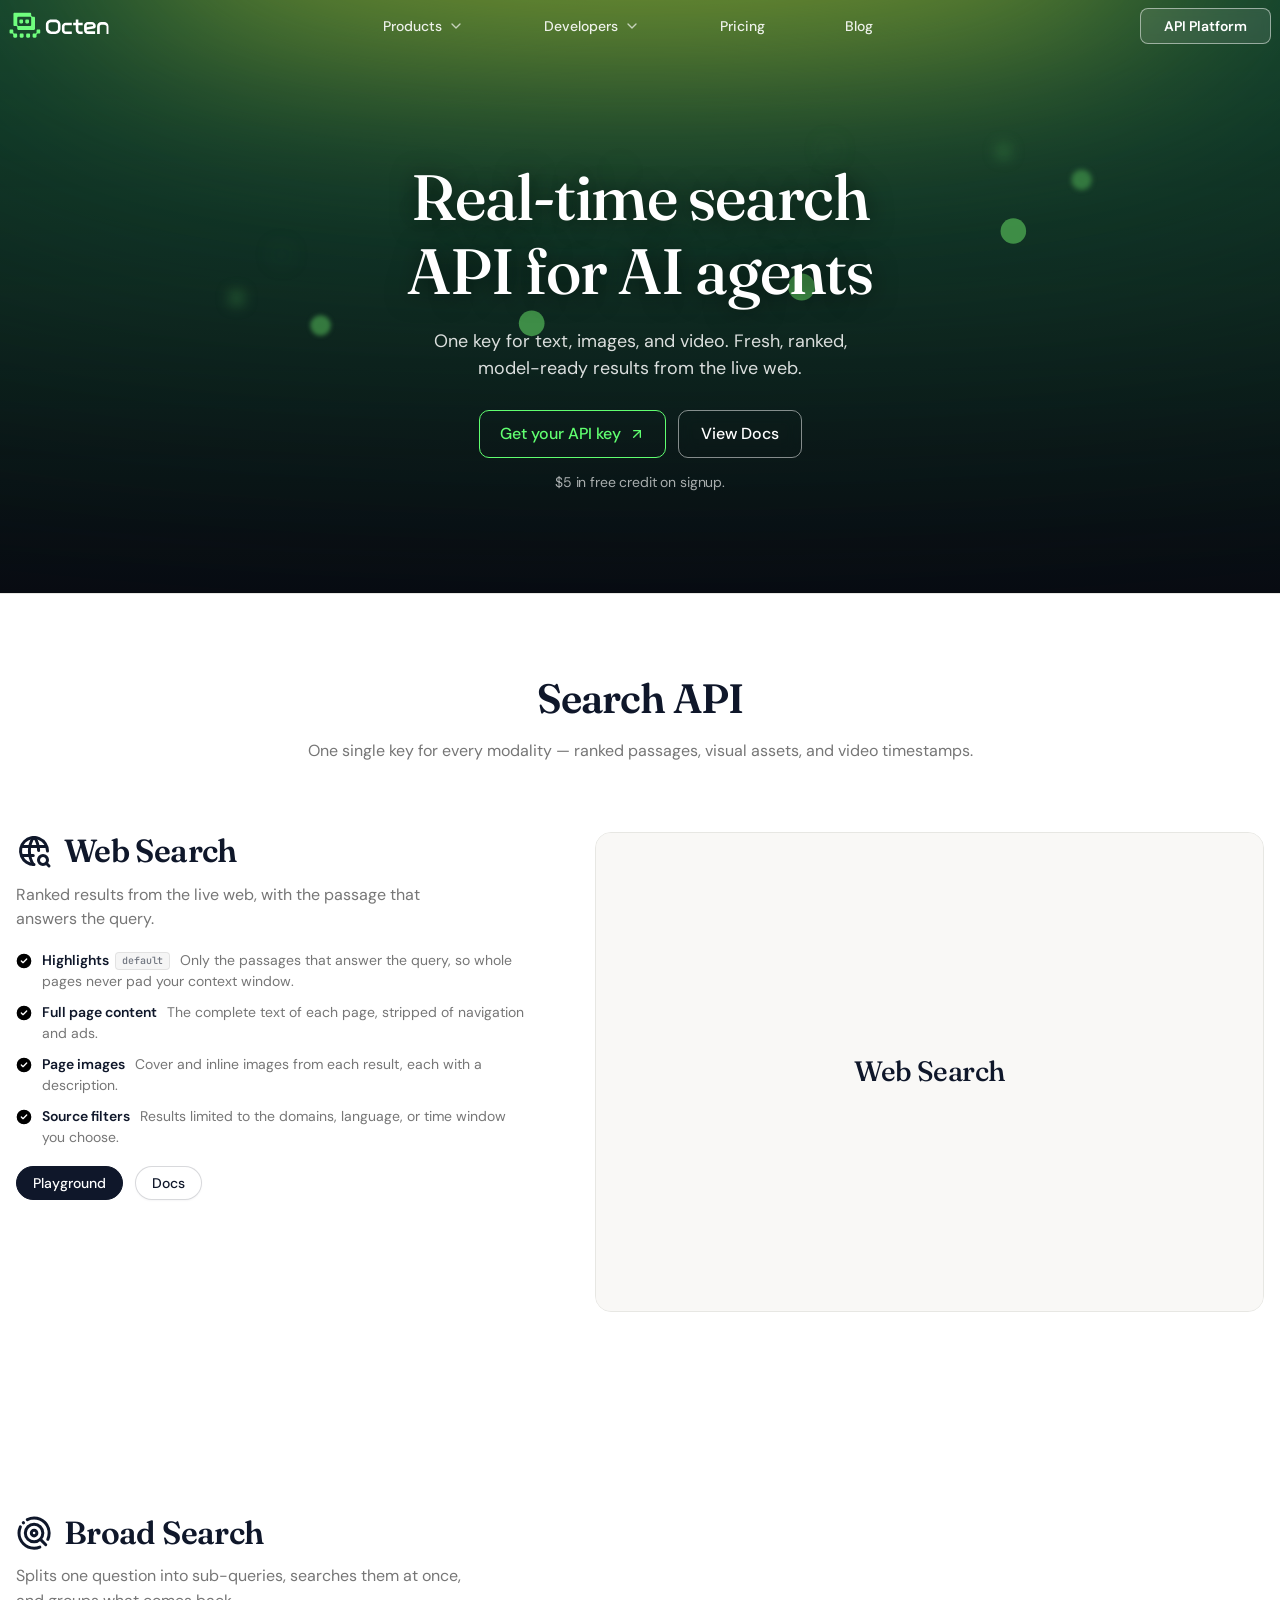
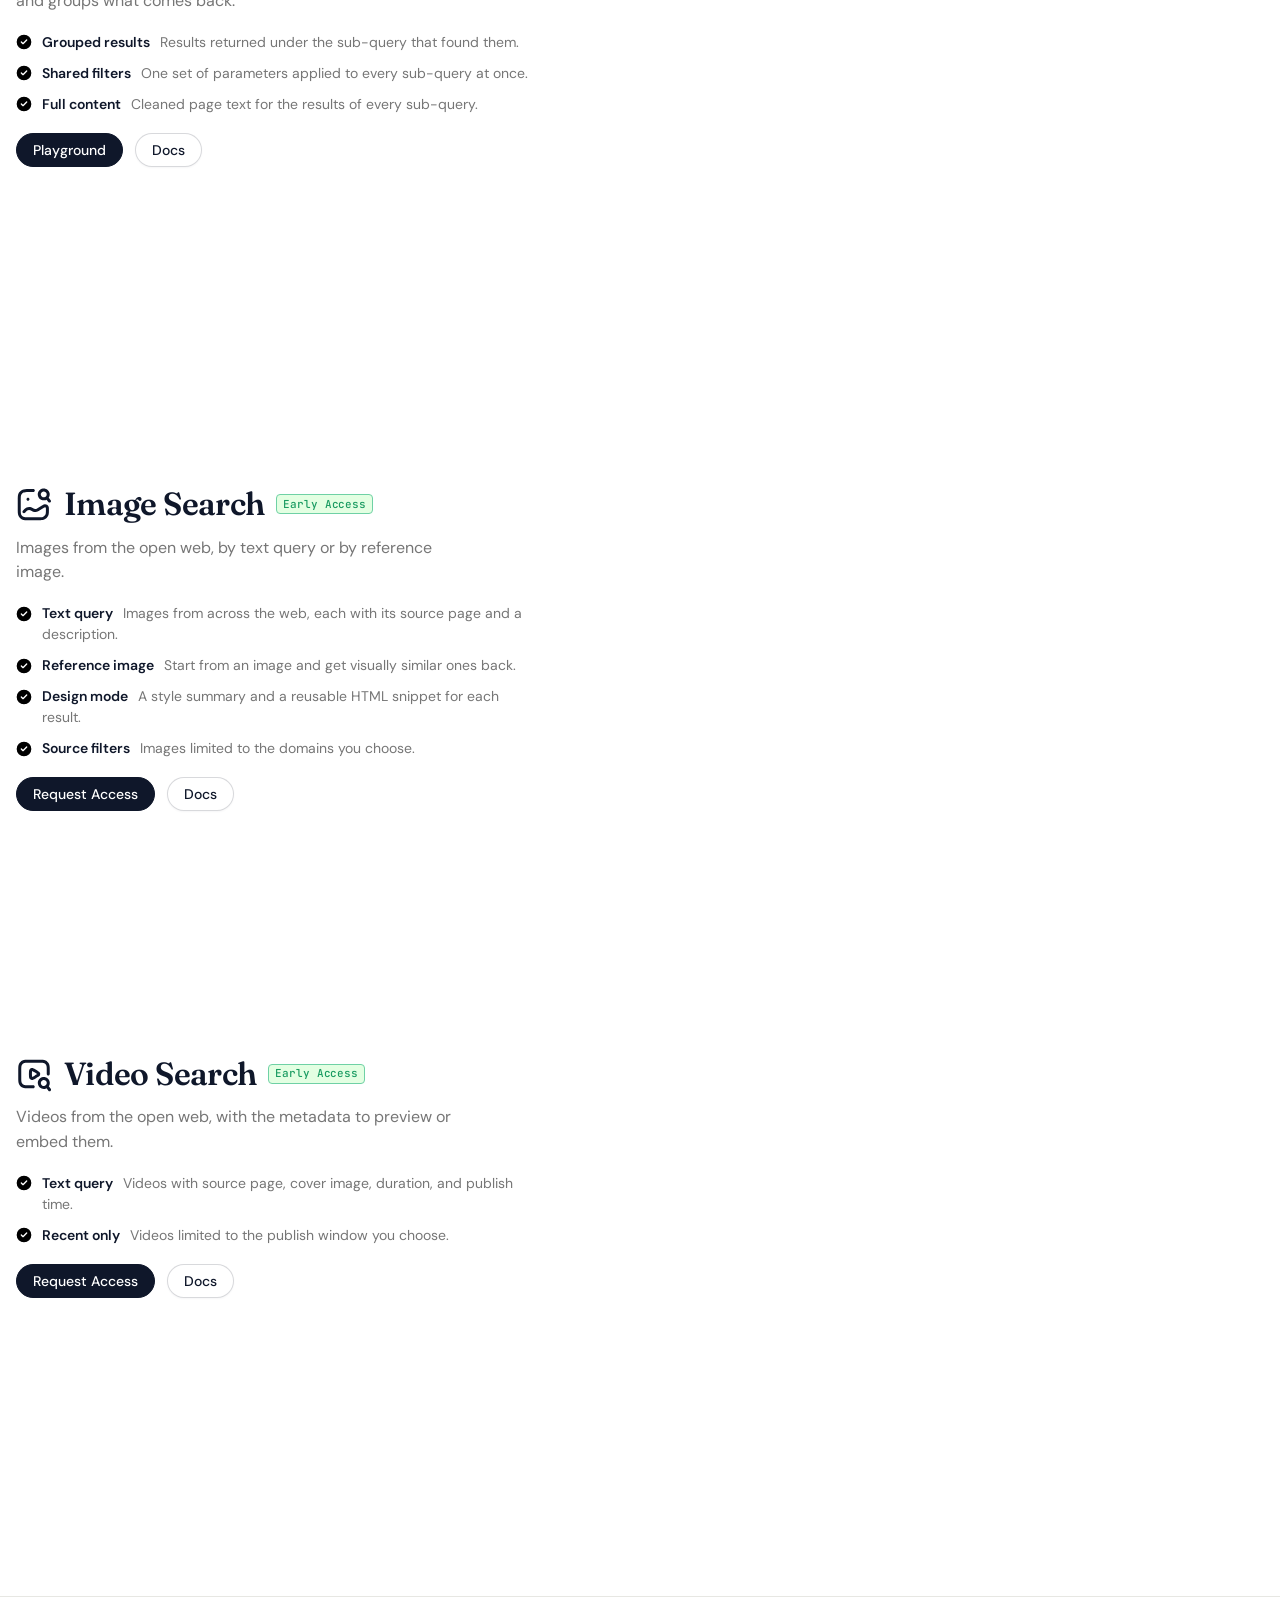
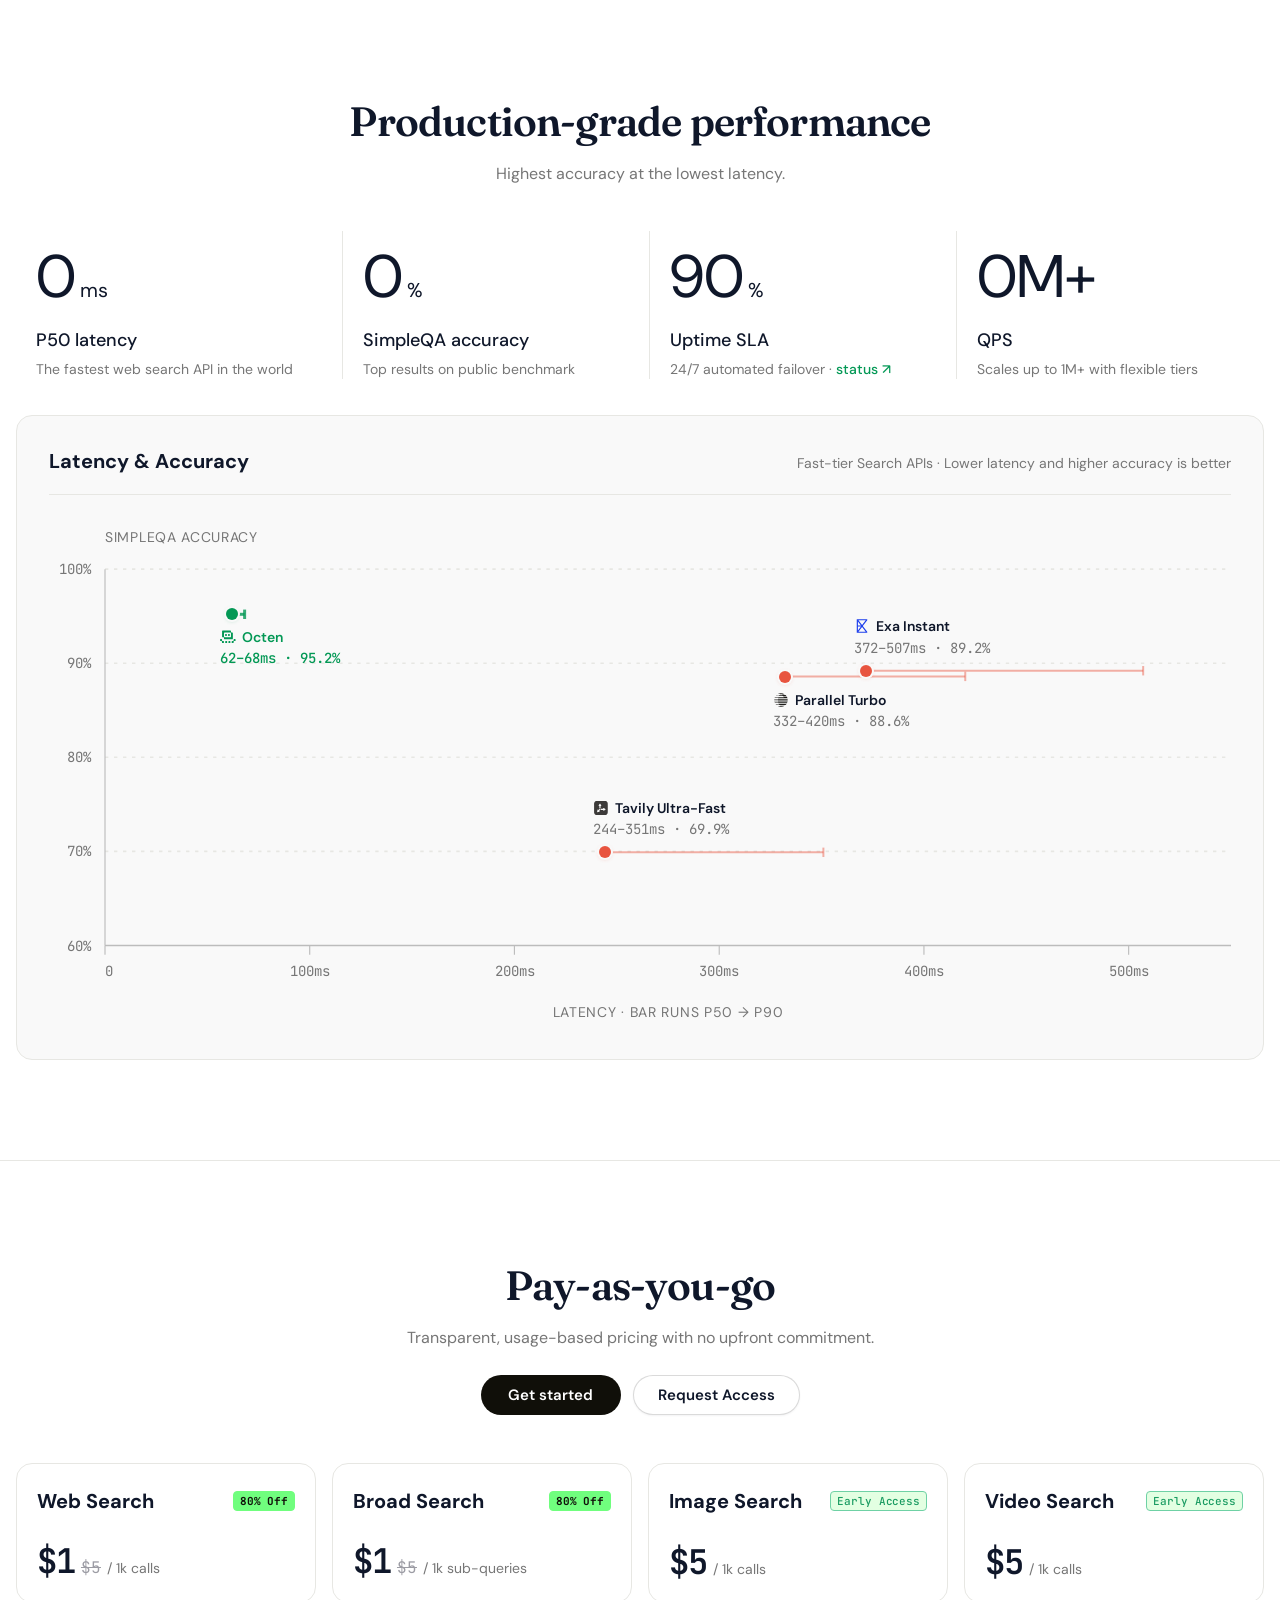
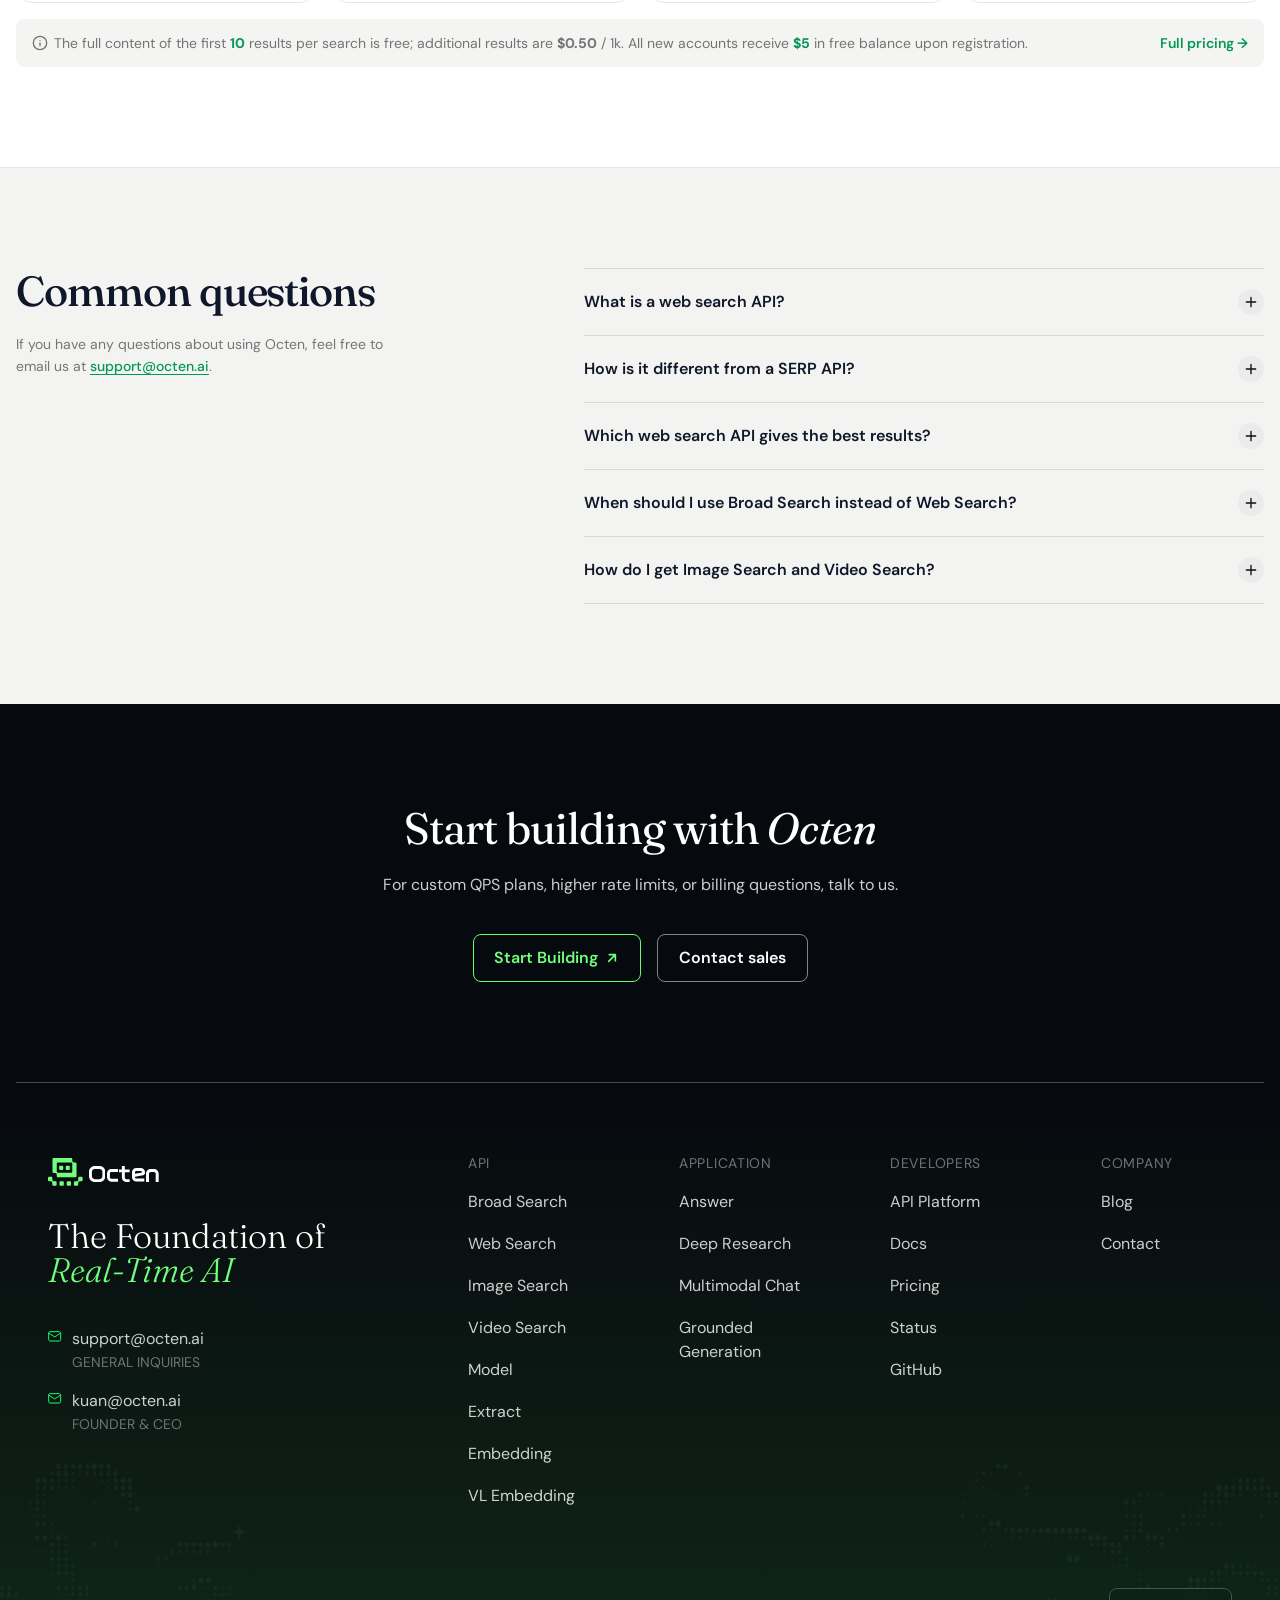
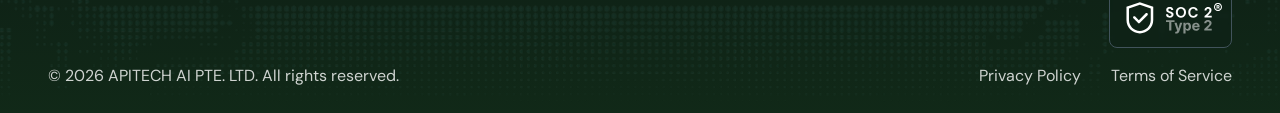
==== commit 03f01d79: "feat: add neutral default badge to Highlights under Web Search" ====
--- a/index.html
+++ b/index.html
@@ -340,7 +340,7 @@
                     </defs>
                   </svg>
                   <div class="feature-content">
-                    <strong class="feature-title">Highlights</strong>
+                    <strong class="feature-title">Highlights</strong><span class="feature-badge-default">default</span>
                     <span class="feature-desc">Only the passages that answer the query, so whole pages never pad your context window.</span>
                   </div>
                 </li>
--- a/css/style.css
+++ b/css/style.css
@@ -1310,6 +1310,27 @@
   font-weight: 600;
   color: var(--text-main, #0F172A);
   margin-right: 6px;
+}
+
+/* Colorless / Neutral Badge for Default Features */
+.feature-badge-default {
+  display: inline-flex;
+  align-items: center;
+  justify-content: center;
+  height: 18px;
+  padding: 0 6px;
+  margin-right: 6px;
+  border-radius: 4px;
+  font-family: var(--font-mono, 'JetBrains Mono', monospace);
+  font-size: 10px;
+  font-weight: 500;
+  line-height: 1;
+  color: #717680;
+  background: rgba(0, 0, 0, 0.04);
+  border: 1px solid rgba(0, 0, 0, 0.08);
+  vertical-align: 1px;
+  user-select: none;
+  letter-spacing: -0.01em;
 }
 
 .feature-desc {
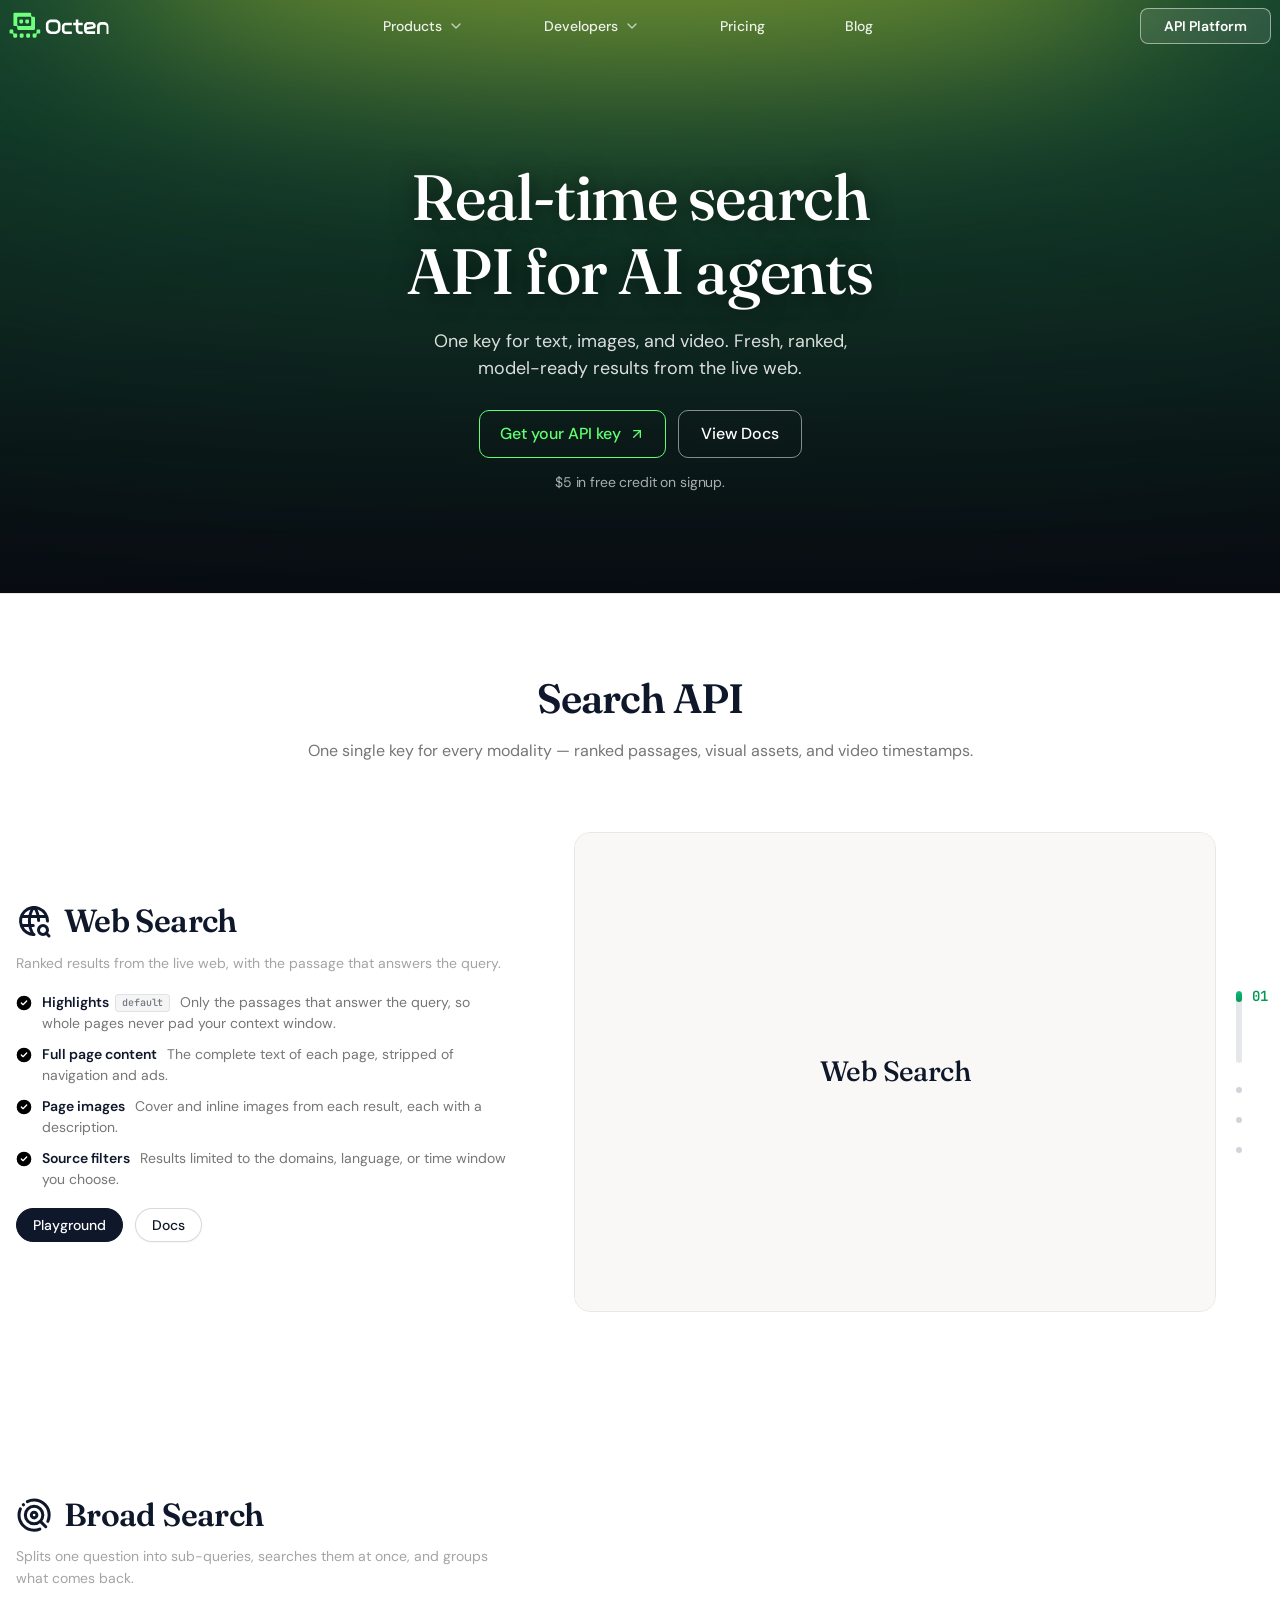
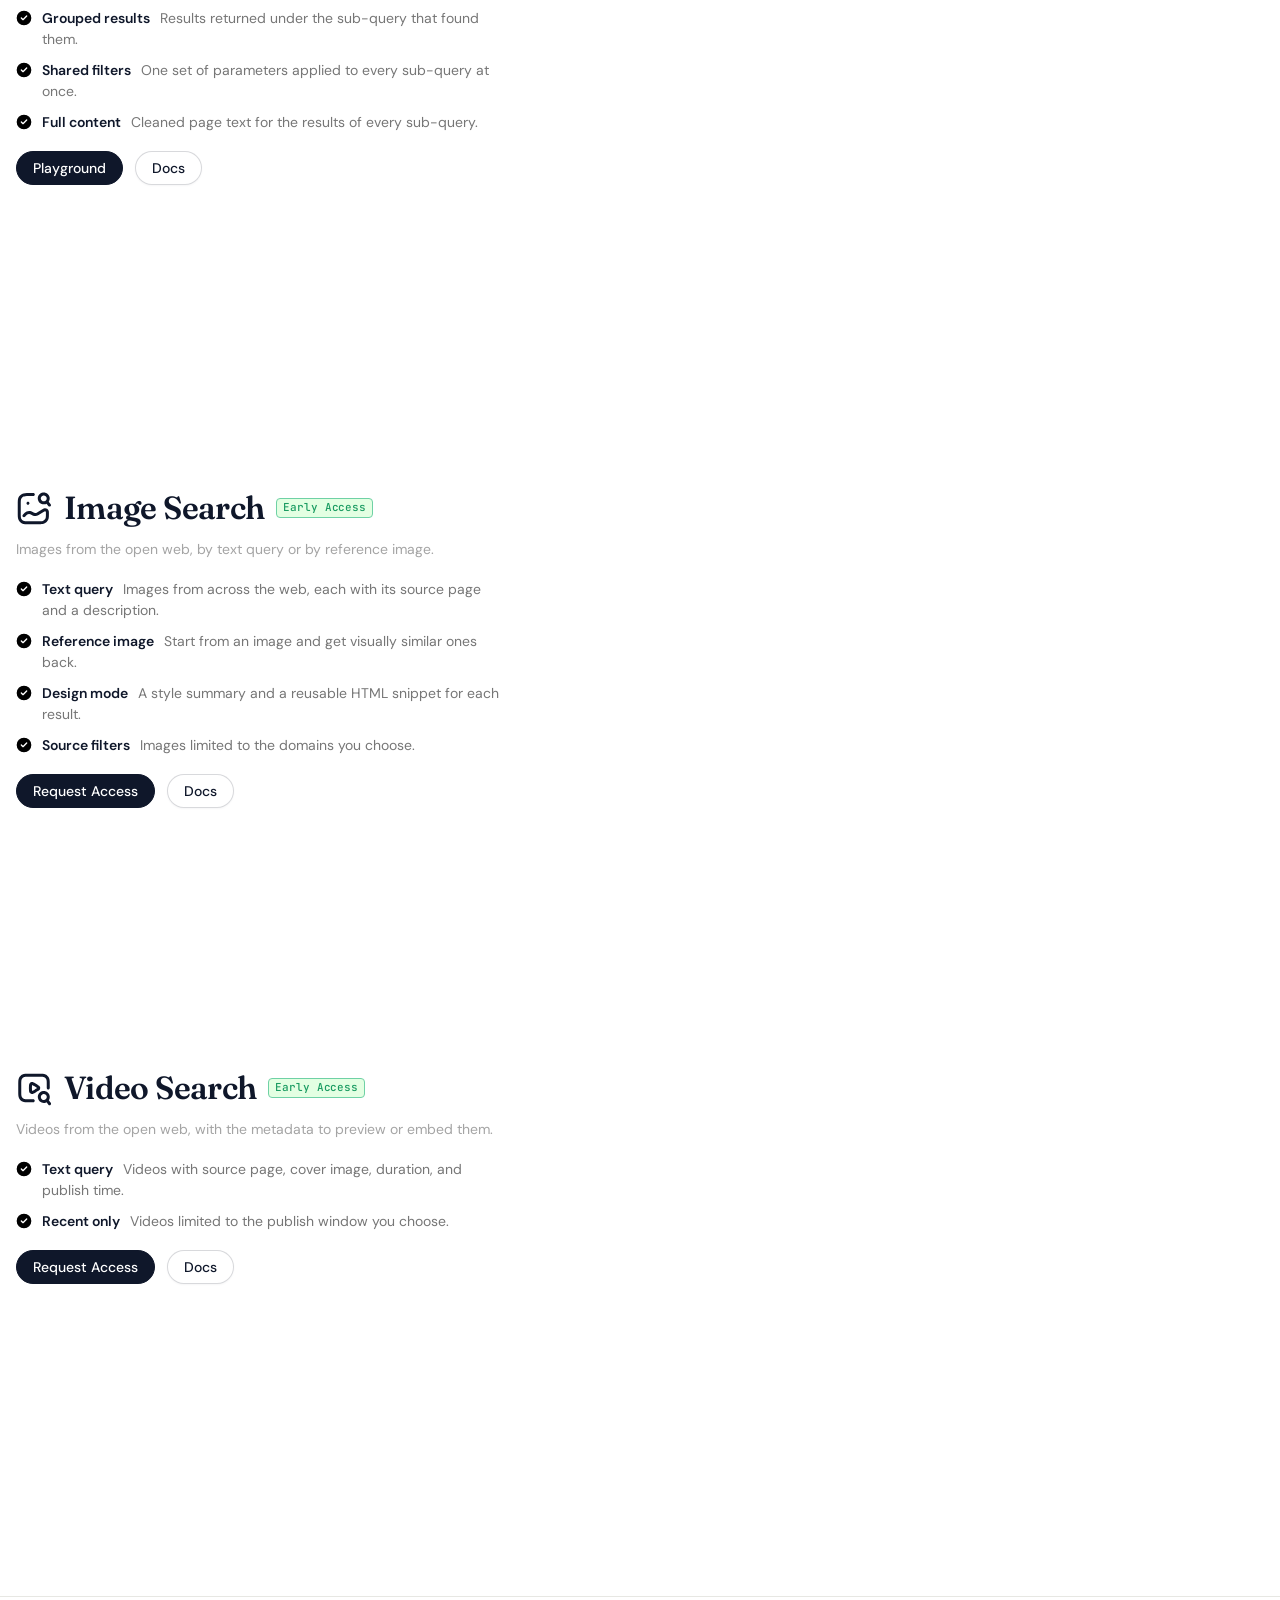
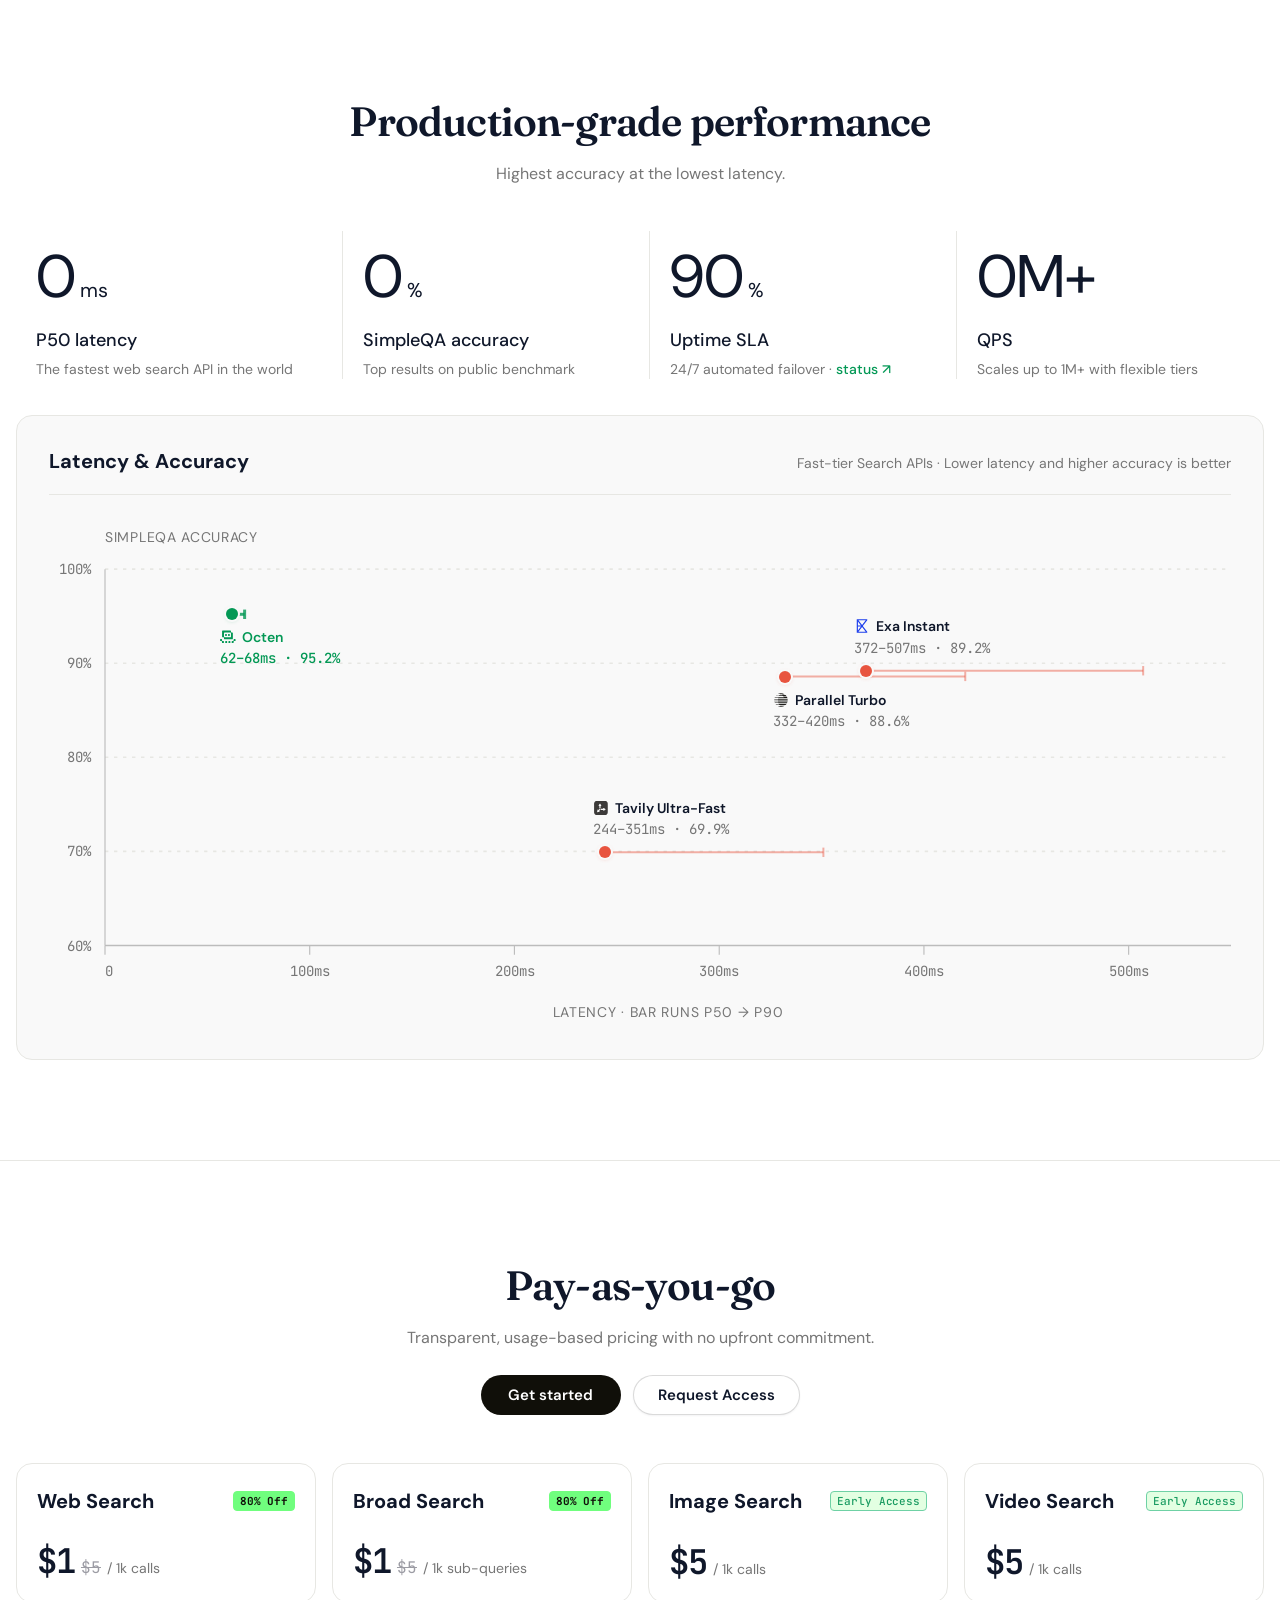
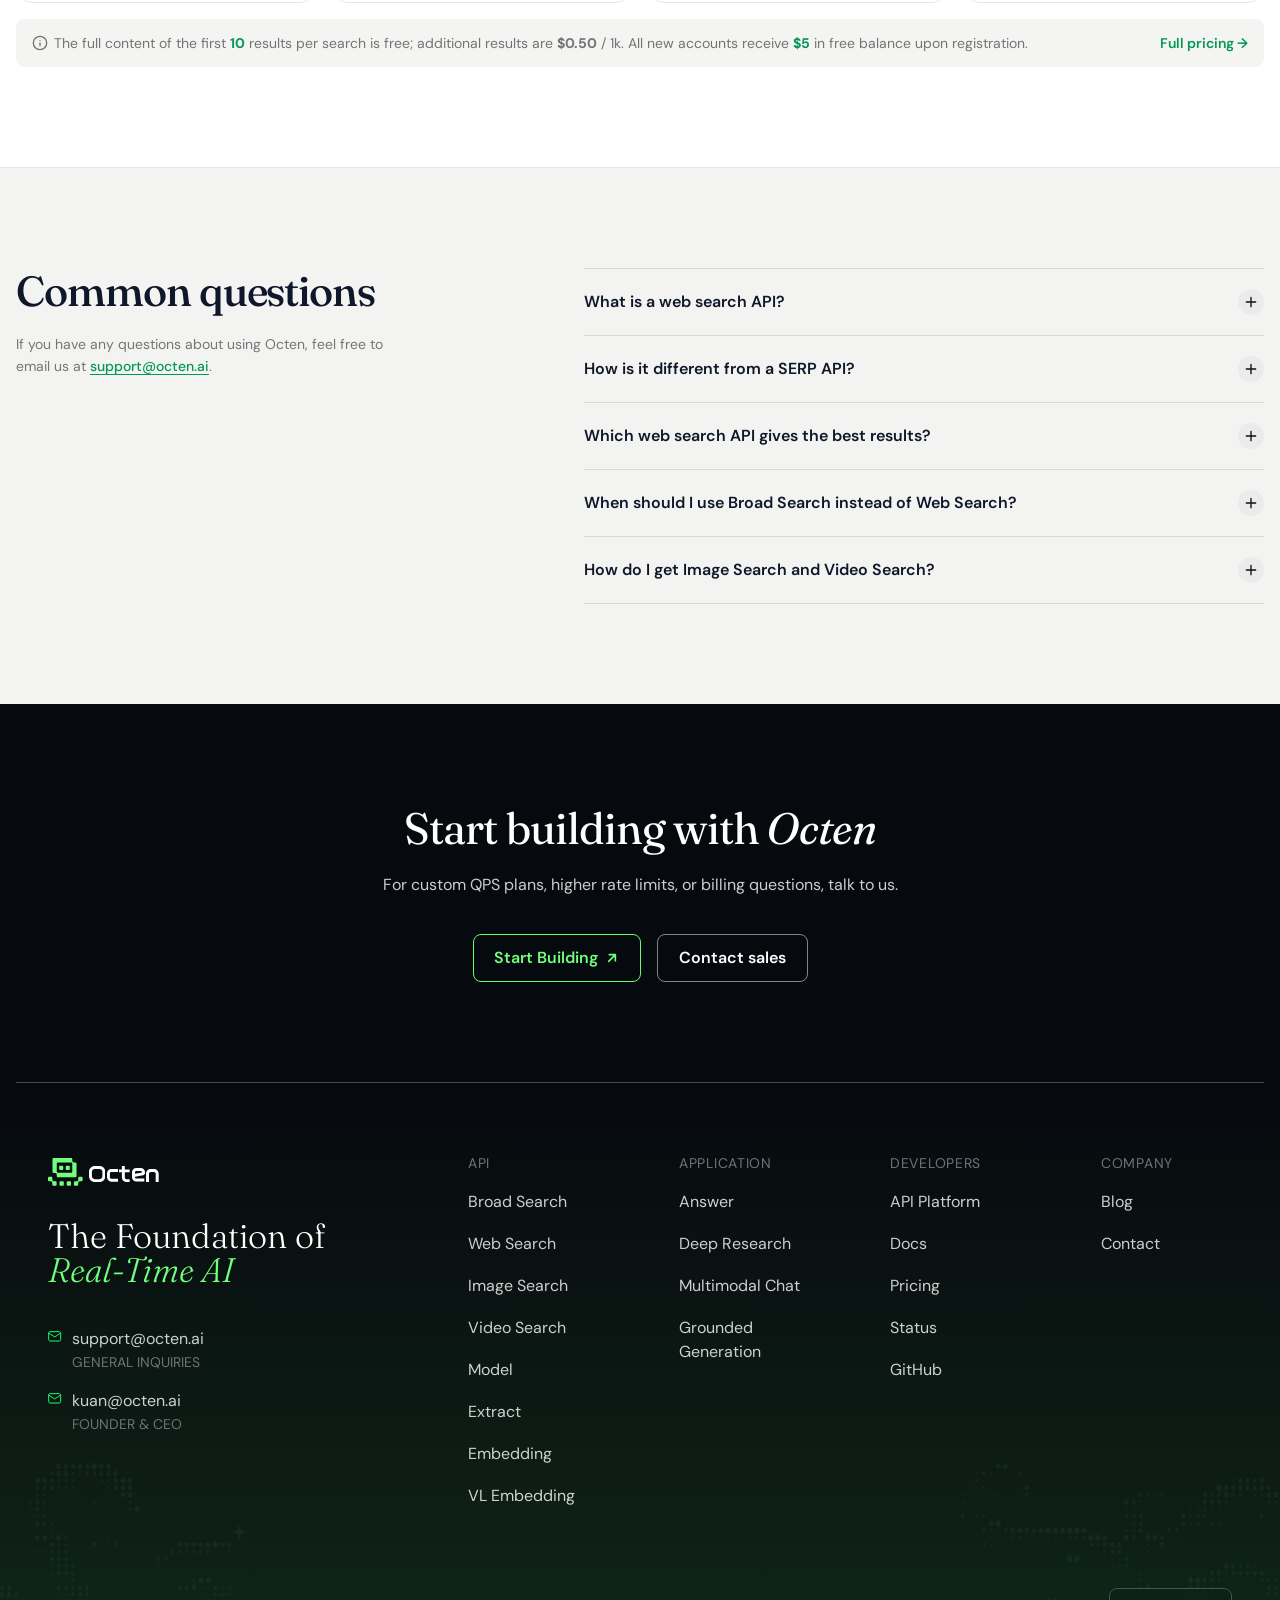
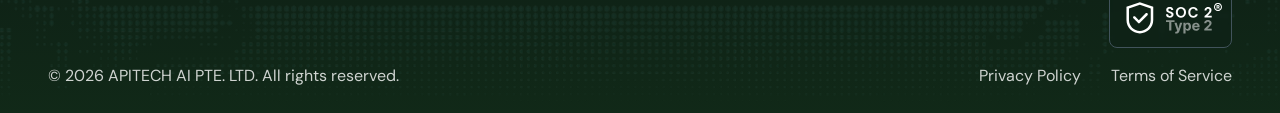
==== commit 4540eb15: "feat: add green floating step progress bar on right side of sticky card" ====
--- a/index.html
+++ b/index.html
@@ -662,6 +662,41 @@
               </div>
 
             </div>
+
+            <!-- Floating Step Progress Bar (Green Tone, Pinned alongside Card) -->
+            <div class="card-floating-progress" id="endpoints-progress" role="navigation" aria-label="Steps progress indicator">
+              <!-- Step 0: Web Search -->
+              <div class="progress-step-item active" data-step-index="0" title="Web Search">
+                <div class="progress-step-bar">
+                  <div class="progress-step-fill" style="height: 50%;"></div>
+                </div>
+                <span class="progress-step-num">01</span>
+              </div>
+
+              <!-- Step 1: Broad Search -->
+              <div class="progress-step-item" data-step-index="1" title="Broad Search">
+                <div class="progress-step-bar">
+                  <div class="progress-step-fill" style="height: 0%;"></div>
+                </div>
+                <span class="progress-step-num">02</span>
+              </div>
+
+              <!-- Step 2: Image Search -->
+              <div class="progress-step-item" data-step-index="2" title="Image Search">
+                <div class="progress-step-bar">
+                  <div class="progress-step-fill" style="height: 0%;"></div>
+                </div>
+                <span class="progress-step-num">03</span>
+              </div>
+
+              <!-- Step 3: Video Search -->
+              <div class="progress-step-item" data-step-index="3" title="Video Search">
+                <div class="progress-step-bar">
+                  <div class="progress-step-fill" style="height: 0%;"></div>
+                </div>
+                <span class="progress-step-num">04</span>
+              </div>
+            </div>
           </div>
         </div>
 
--- a/css/style.css
+++ b/css/style.css
@@ -1170,6 +1170,7 @@
   gap: 64px;
   position: relative;
   margin-top: 24px;
+  padding-right: 48px;
 }
 
 /* Left Column: API Step Blocks */
@@ -1193,12 +1194,12 @@
   margin-top: 48px;
 }
 
-/* First Step (Web Search): exact horizontal alignment with top of right card */
+/* First Step (Web Search): horizontally centered with right 480px card */
 .endpoints-api-step:first-of-type,
 .endpoints-api-step[data-api-index="0"] {
-  height: auto;
+  height: 480px;
   min-height: 480px;
-  justify-content: flex-start;
+  justify-content: center;
   padding: 0;
   margin-top: 0;
 }
@@ -1211,6 +1212,7 @@
 }
 
 .api-step-inner {
+  width: 100%;
   transition: opacity 0.35s ease, transform 0.35s ease;
   opacity: 0.28;
 }
@@ -1270,11 +1272,12 @@
 }
 
 .api-step-desc {
-  font-size: 16px;
-  color: var(--text-muted, rgb(118, 118, 118));
+  font-size: 14px;
+  color: #A4A4A4;
   line-height: 1.55;
   margin-bottom: 18px;
-  max-width: 460px;
+  width: 100%;
+  max-width: 100%;
 }
 
 .api-step-features {
@@ -1421,6 +1424,100 @@
   display: flex;
   align-items: center;
   justify-content: center;
+}
+
+/* --------------------------------------------------------------------------
+   Floating Step Progress Bar (Right Side of Sticky Card, Green Tone)
+   -------------------------------------------------------------------------- */
+.card-floating-progress {
+  position: absolute;
+  left: calc(100% + 20px);
+  top: 50%;
+  transform: translateY(-50%);
+  display: flex;
+  flex-direction: column;
+  align-items: flex-start;
+  gap: 16px;
+  z-index: 25;
+  user-select: none;
+  pointer-events: auto;
+}
+
+.progress-step-item {
+  position: relative;
+  display: flex;
+  align-items: flex-start;
+  justify-content: flex-start;
+  cursor: pointer;
+  padding: 4px 0;
+  width: 44px; /* Reserves space for two-digit number */
+}
+
+/* Inactive Dot: 6px round indicator */
+.progress-step-bar {
+  width: 6px;
+  height: 6px;
+  border-radius: 9999px;
+  background-color: #D1D5DB;
+  transition: height 0.35s cubic-bezier(0.16, 1, 0.3, 1),
+              background-color 0.25s ease,
+              transform 0.2s ease;
+  position: relative;
+  overflow: hidden;
+  flex-shrink: 0;
+}
+
+.progress-step-item:hover:not(.active) .progress-step-bar {
+  background-color: #9CA3AF;
+  transform: scale(1.3);
+}
+
+/* Active Step: Expands smoothly into vertical pill bar */
+.progress-step-item.active .progress-step-bar {
+  width: 6px;
+  height: 72px;
+  border-radius: 9999px;
+  background-color: #E5E7EB;
+  overflow: hidden;
+}
+
+/* Dynamic Green Fill within Active Pill Bar */
+.progress-step-fill {
+  width: 100%;
+  height: 0%;
+  background: linear-gradient(180deg, #10B981 0%, #039855 100%);
+  border-radius: 9999px;
+  transition: height 0.08s linear;
+}
+
+/* Two-digit Step Number (01, 02, 03, 04) - Aligned to top-right of active bar */
+.progress-step-num {
+  position: absolute;
+  left: 16px;
+  top: 2px;
+  font-family: var(--font-mono, 'JetBrains Mono', monospace);
+  font-size: 14px;
+  font-weight: 600;
+  line-height: 1;
+  color: #039855;
+  letter-spacing: -0.02em;
+  opacity: 0;
+  visibility: hidden;
+  transform: translateX(-4px);
+  transition: opacity 0.25s ease, transform 0.25s ease, visibility 0.25s ease;
+  white-space: nowrap;
+}
+
+.progress-step-item.active .progress-step-num {
+  opacity: 1;
+  visibility: visible;
+  transform: translateX(0);
+}
+
+@media (max-width: 1024px) {
+  .card-floating-progress {
+    display: none;
+  }
 }
 
 /* Graphic Slots inside Sticky Frame Box */
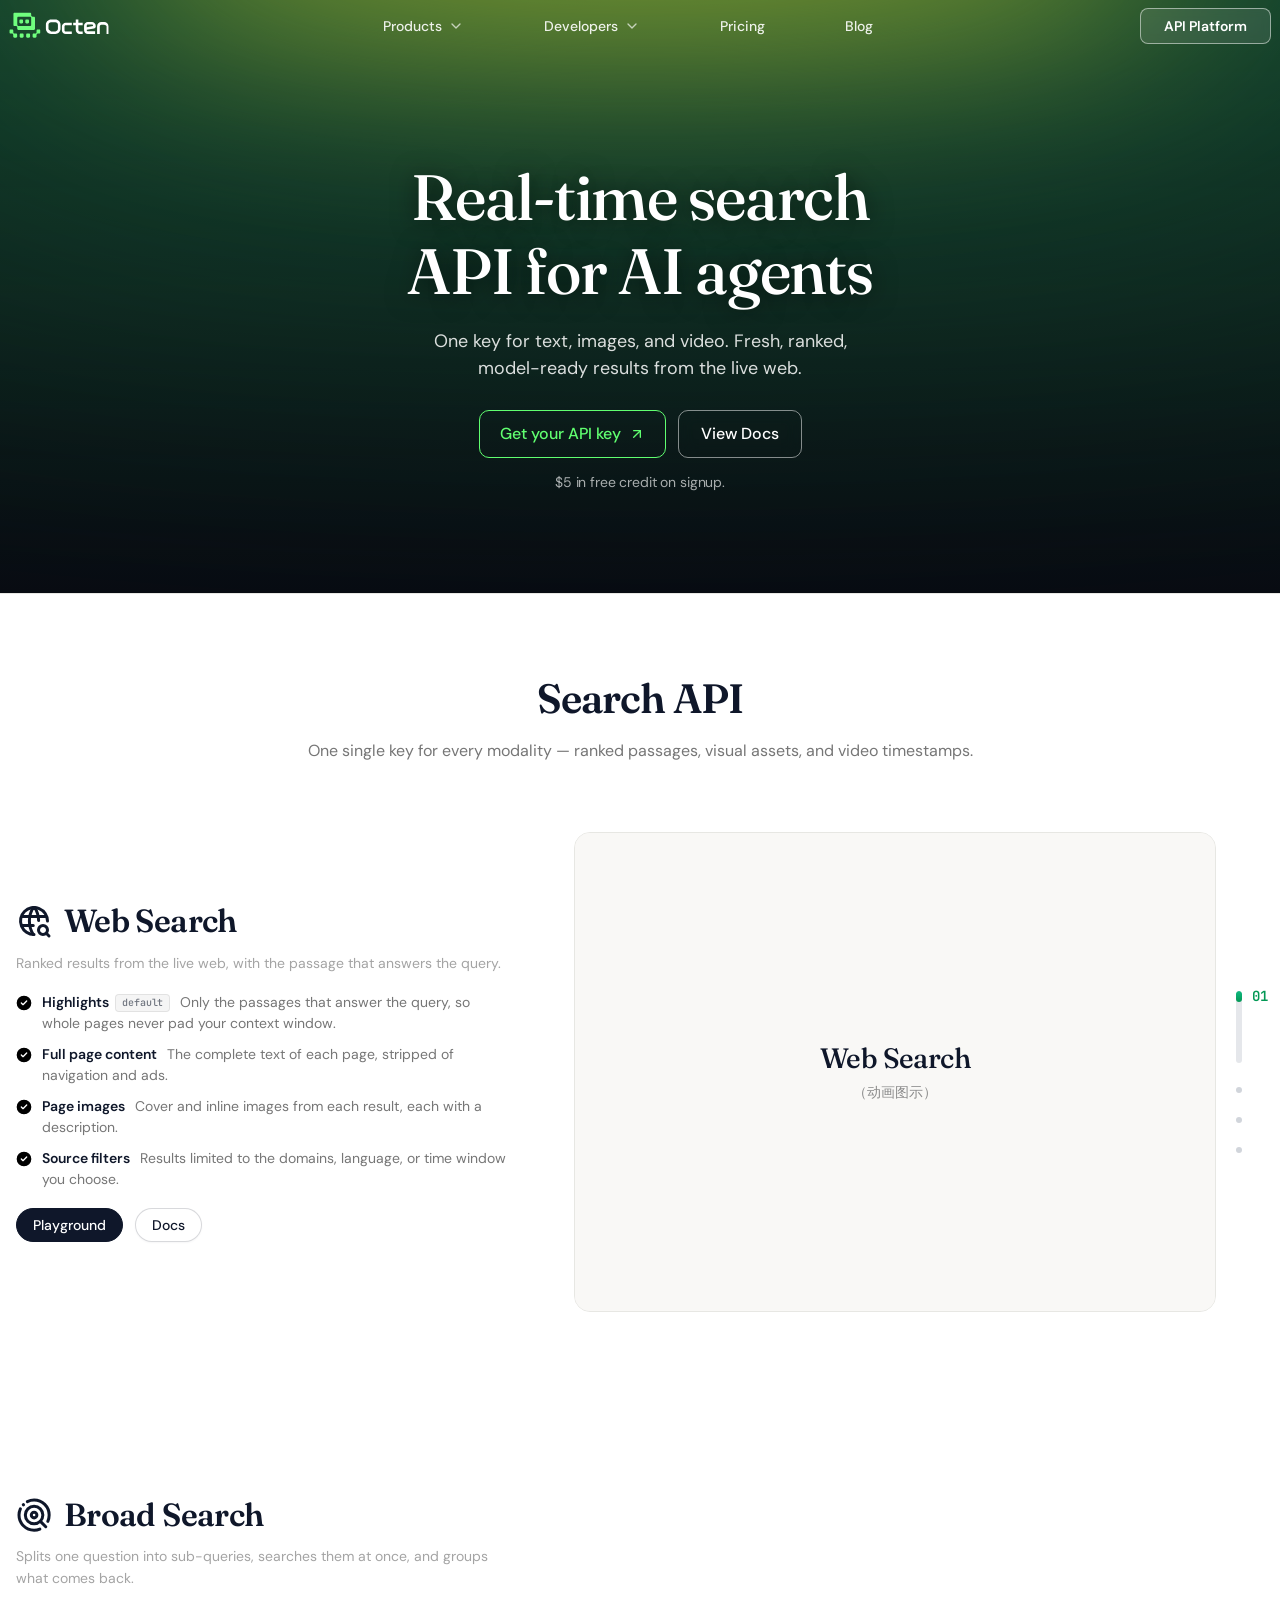
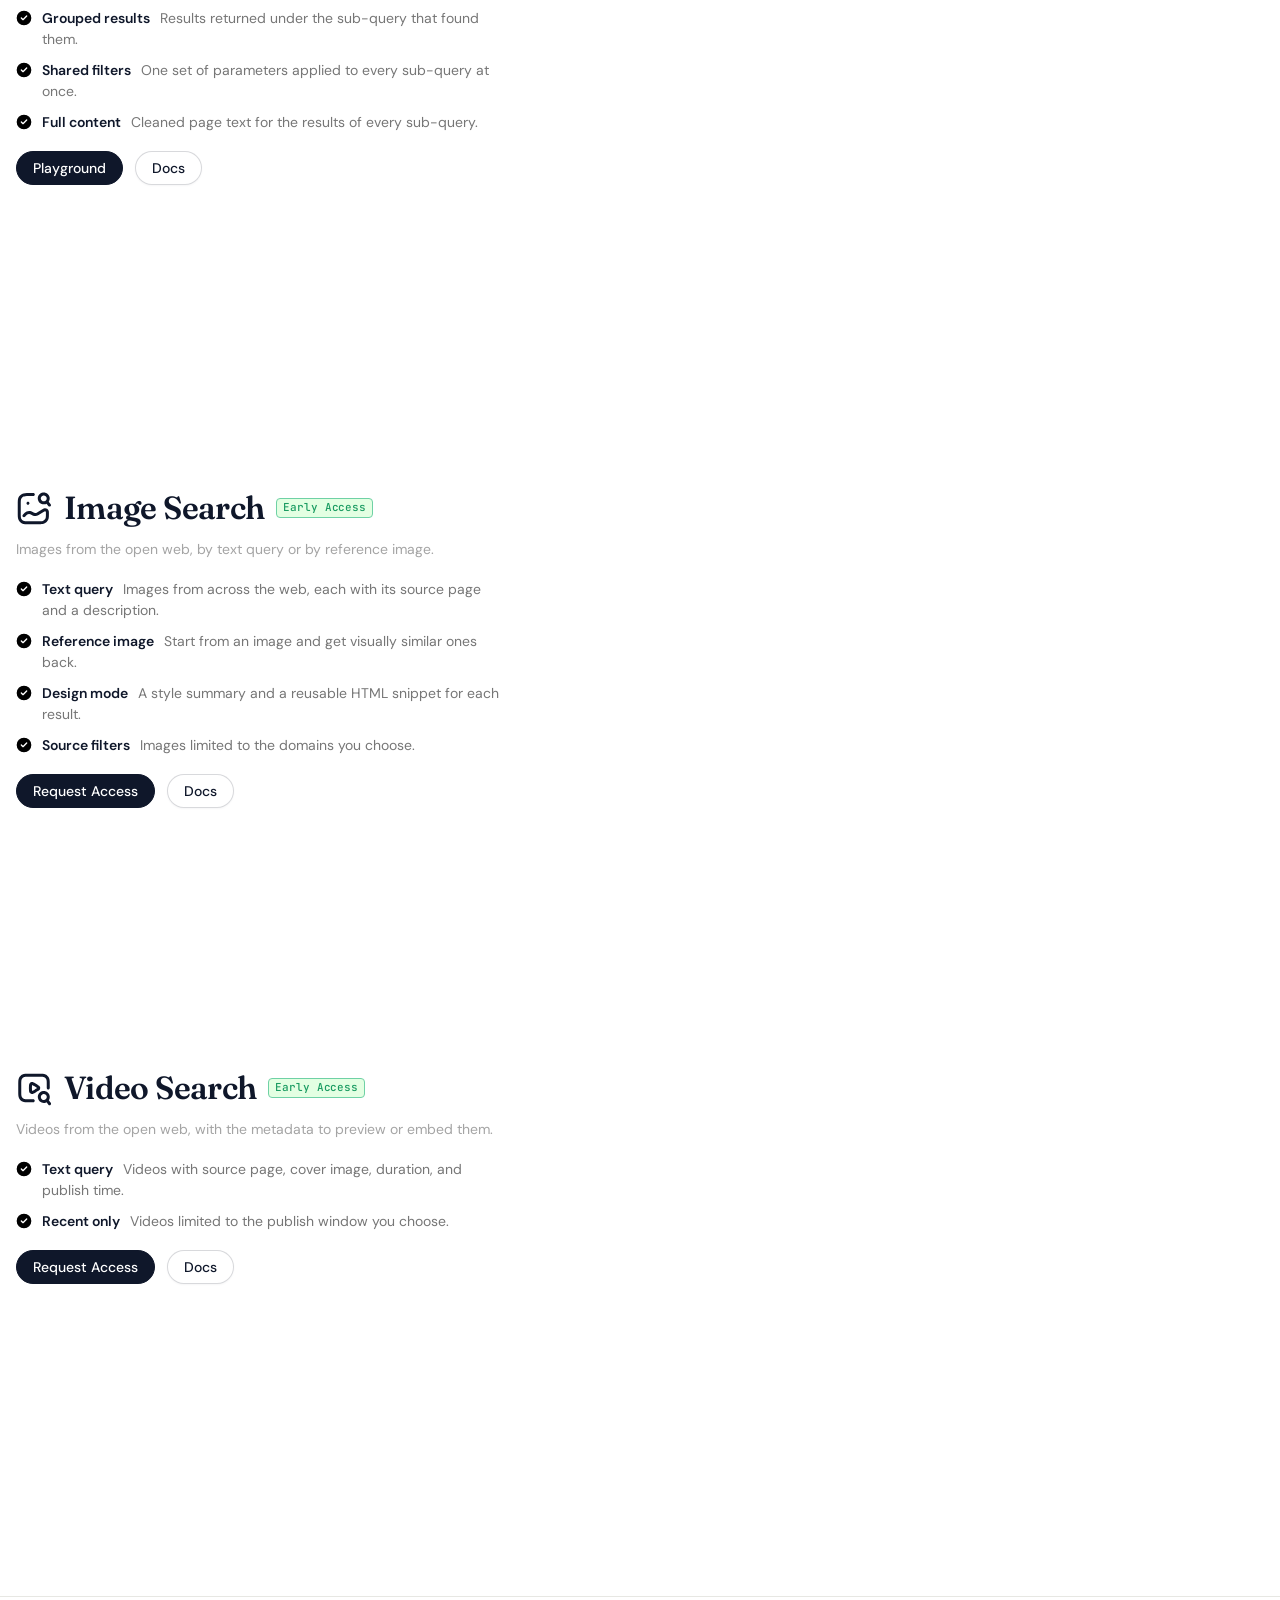
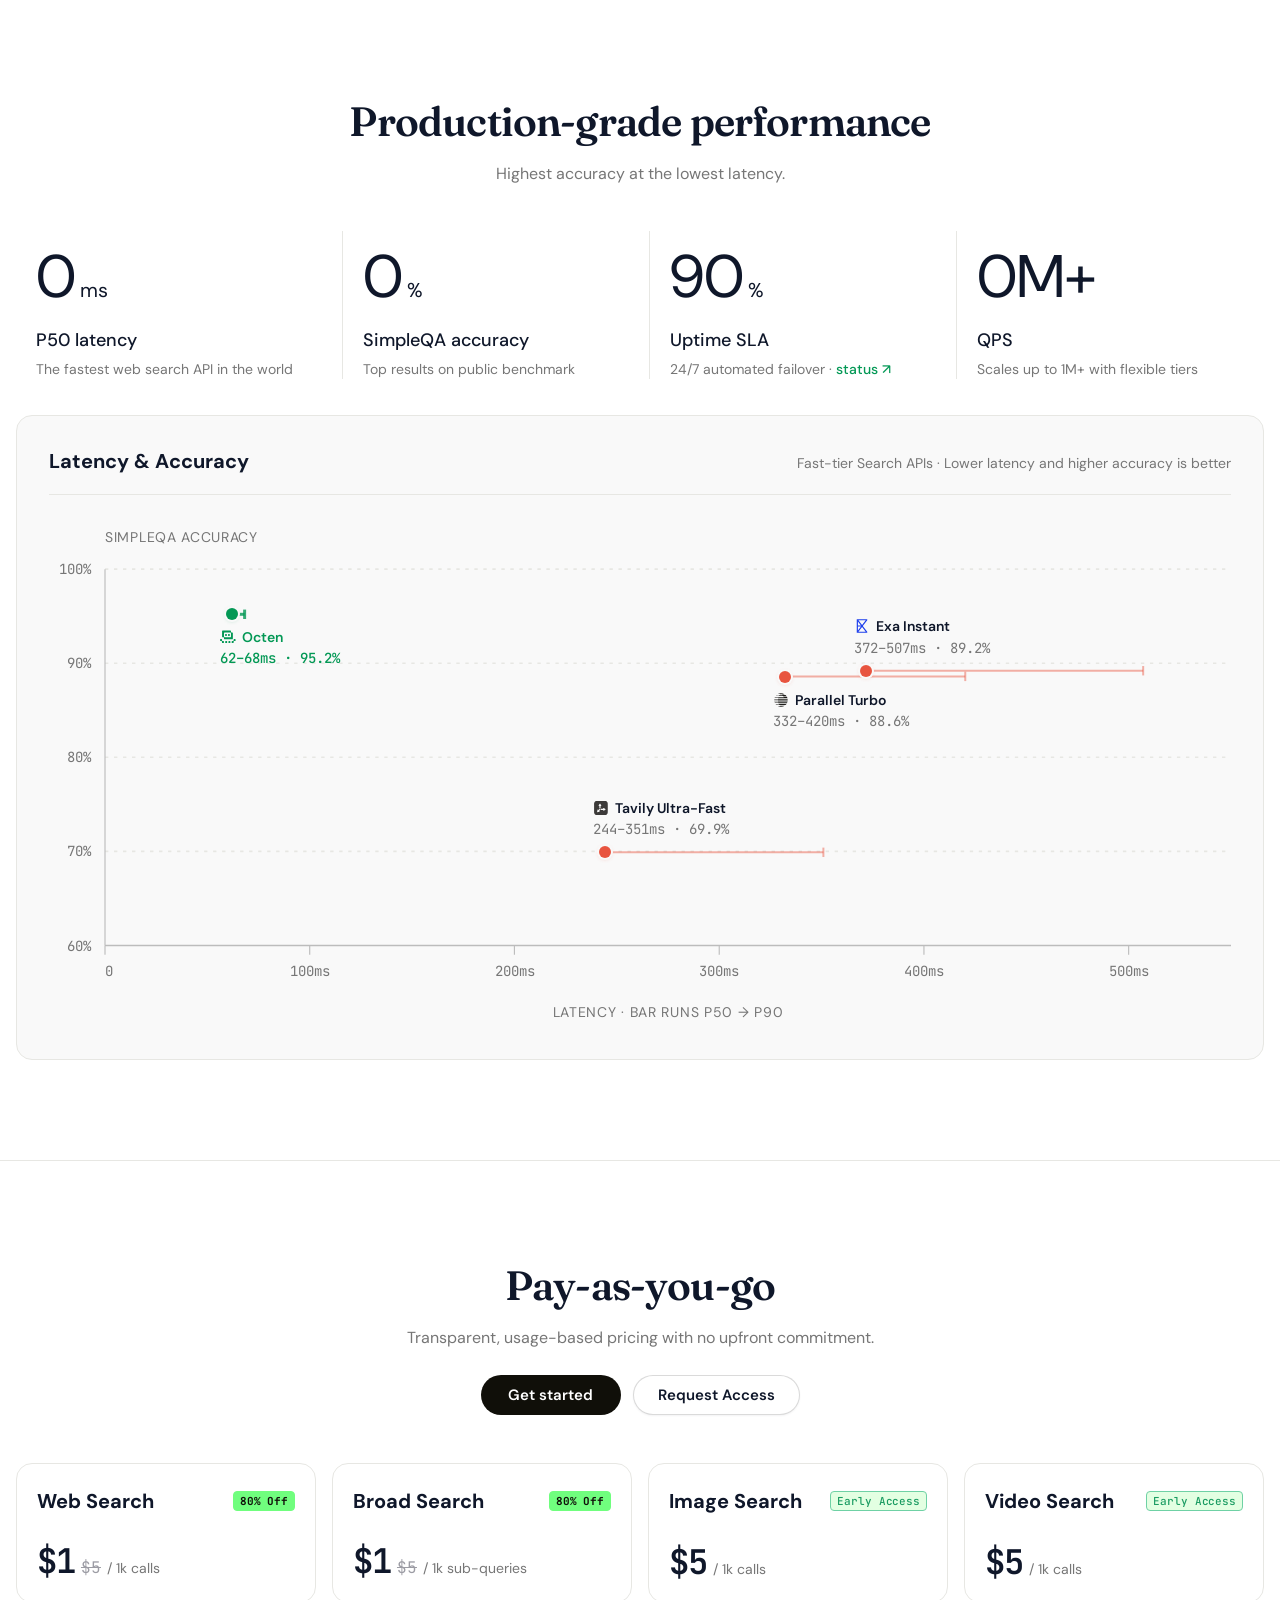
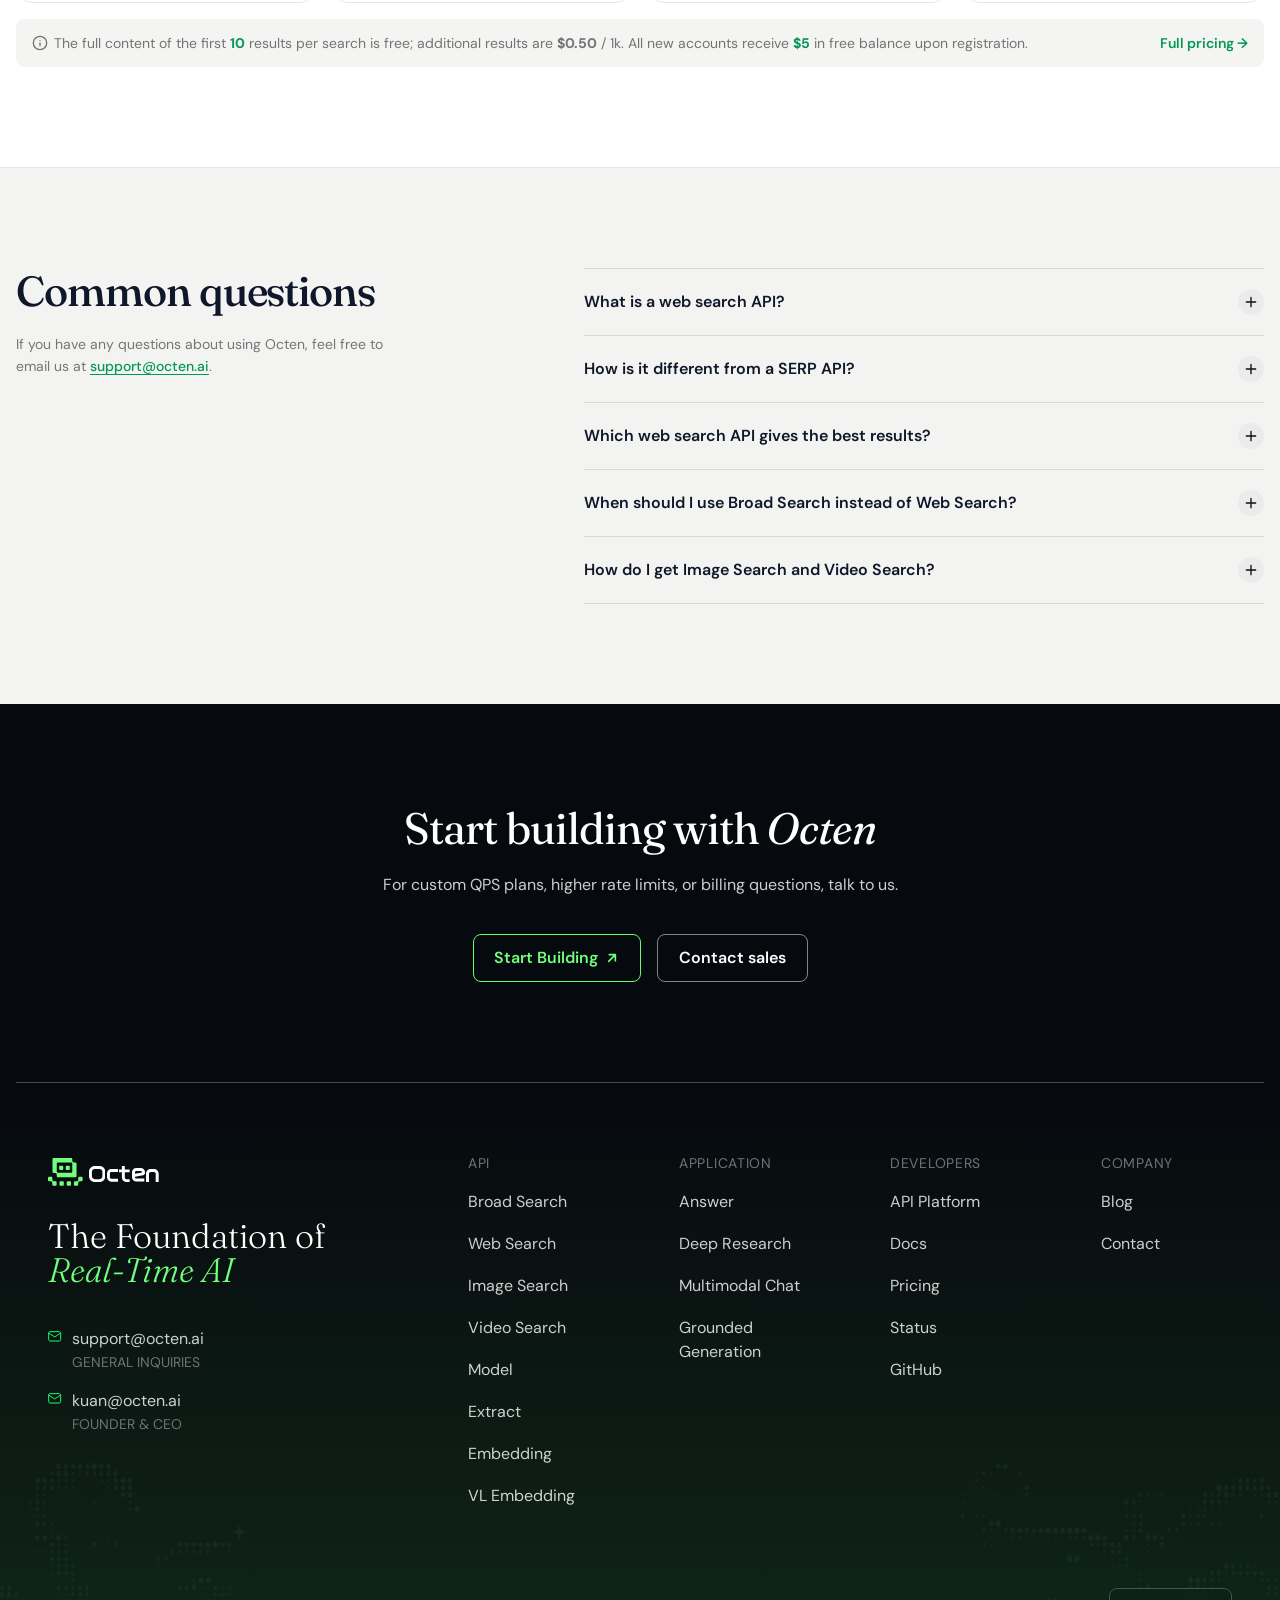
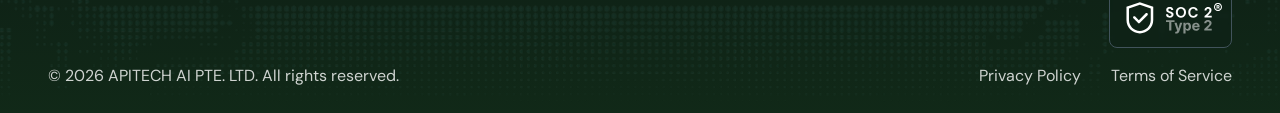
==== commit c044016b: "feat: add （动画图示） placeholder description under slot titles" ====
--- a/index.html
+++ b/index.html
@@ -644,21 +644,25 @@
               <!-- Slot 0: Web Search Graphic Canvas -->
               <div class="sticky-graphic-slot active" data-slot-index="0" aria-label="Web Search Graphic Canvas">
                 <div class="slot-placeholder-title">Web Search</div>
+                <div class="slot-placeholder-desc">（动画图示）</div>
               </div>
 
               <!-- Slot 1: Broad Search Graphic Canvas -->
               <div class="sticky-graphic-slot" data-slot-index="1" aria-label="Broad Search Graphic Canvas">
                 <div class="slot-placeholder-title">Broad Search</div>
+                <div class="slot-placeholder-desc">（动画图示）</div>
               </div>
 
               <!-- Slot 2: Image Search Graphic Canvas -->
               <div class="sticky-graphic-slot" data-slot-index="2" aria-label="Image Search Graphic Canvas">
                 <div class="slot-placeholder-title">Image Search</div>
+                <div class="slot-placeholder-desc">（动画图示）</div>
               </div>
 
               <!-- Slot 3: Video Search Graphic Canvas -->
               <div class="sticky-graphic-slot" data-slot-index="3" aria-label="Video Search Graphic Canvas">
                 <div class="slot-placeholder-title">Video Search</div>
+                <div class="slot-placeholder-desc">（动画图示）</div>
               </div>
 
             </div>
--- a/css/style.css
+++ b/css/style.css
@@ -1534,8 +1534,10 @@
               visibility 0.35s ease;
   pointer-events: none;
   display: flex;
+  flex-direction: column;
   align-items: center;
   justify-content: center;
+  gap: 8px;
   background: #f9f8f6;
 }
 
@@ -1553,8 +1555,10 @@
   border: none;
   background: transparent;
   display: flex;
+  flex-direction: column;
   align-items: center;
   justify-content: center;
+  gap: 8px;
 }
 
 .slot-placeholder-title {
@@ -1564,6 +1568,17 @@
   line-height: 1.2;
   color: var(--text-main, #0F172A);
   letter-spacing: -0.02em;
+  text-align: center;
+  user-select: none;
+}
+
+.slot-placeholder-desc {
+  font-family: var(--font-sans);
+  font-size: 14px;
+  font-weight: 400;
+  line-height: 1.4;
+  color: #8B8B8B;
+  letter-spacing: -0.01em;
   text-align: center;
   user-select: none;
 }
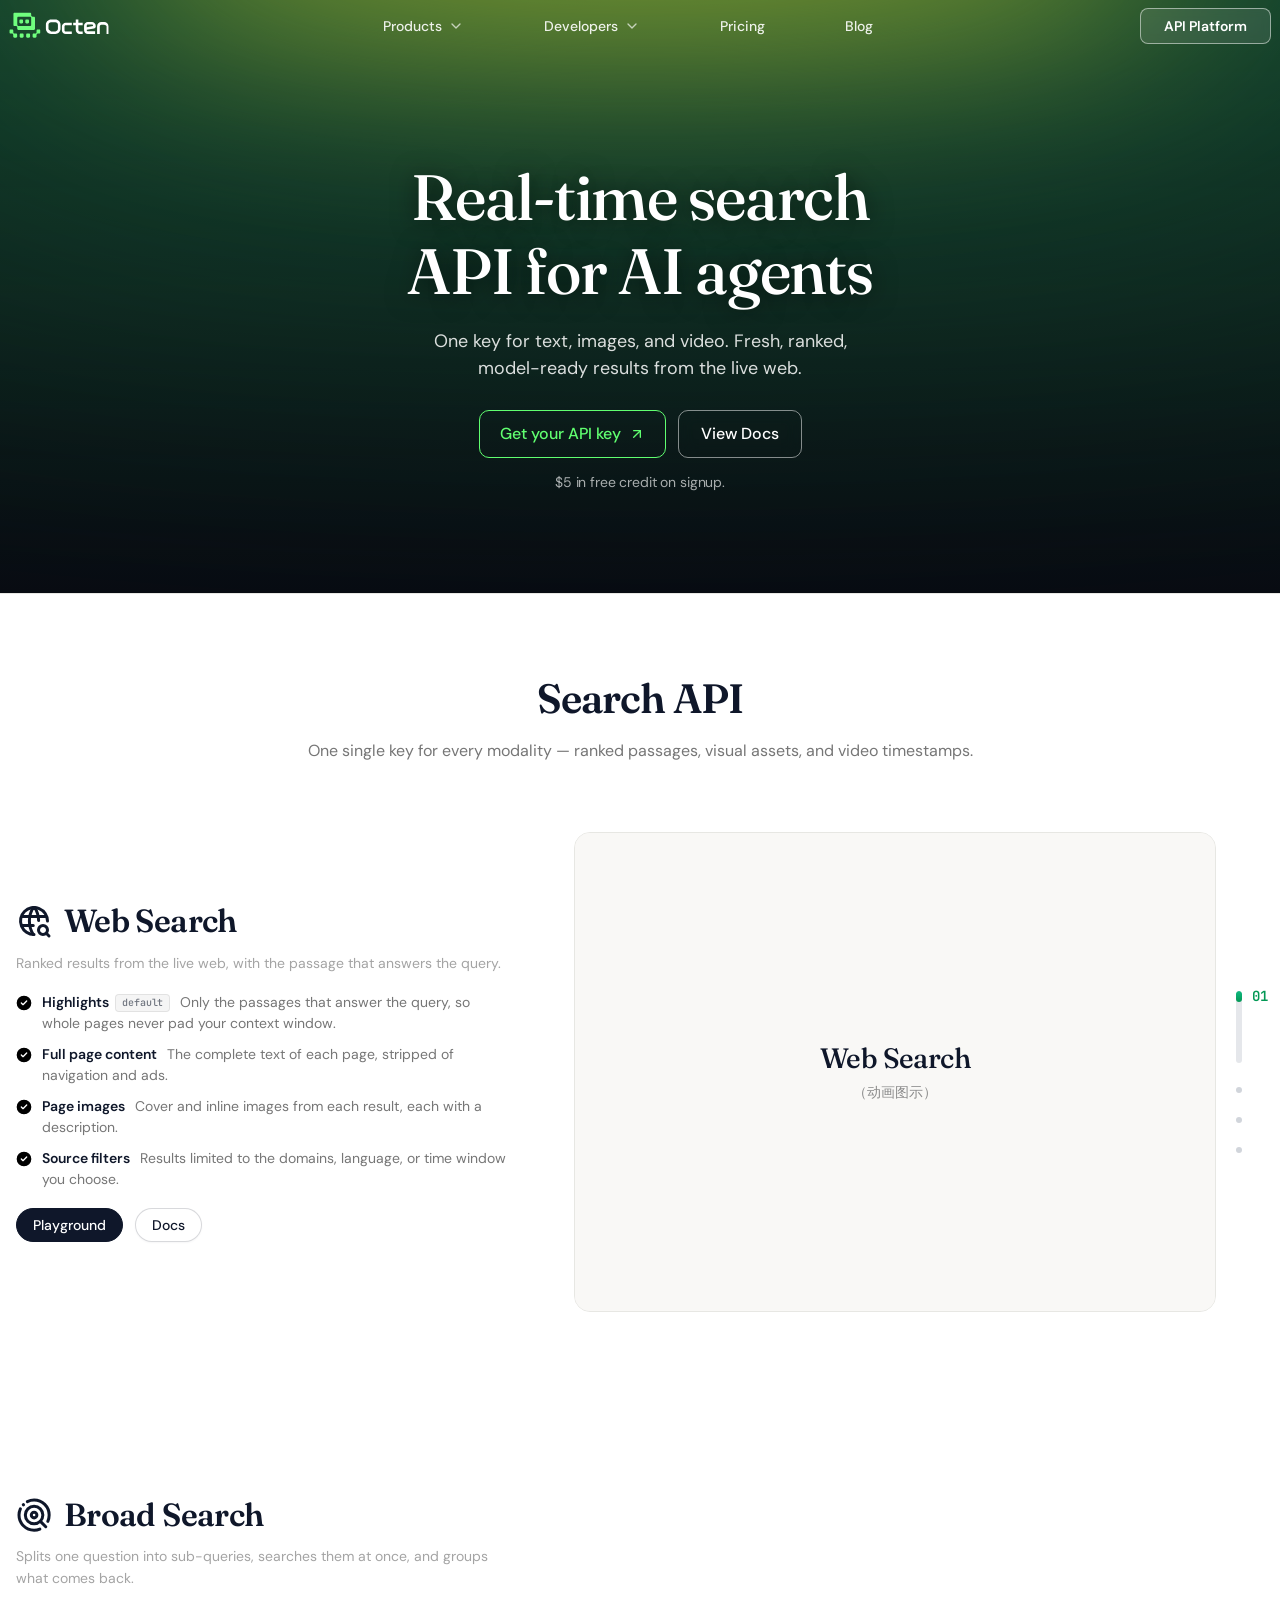
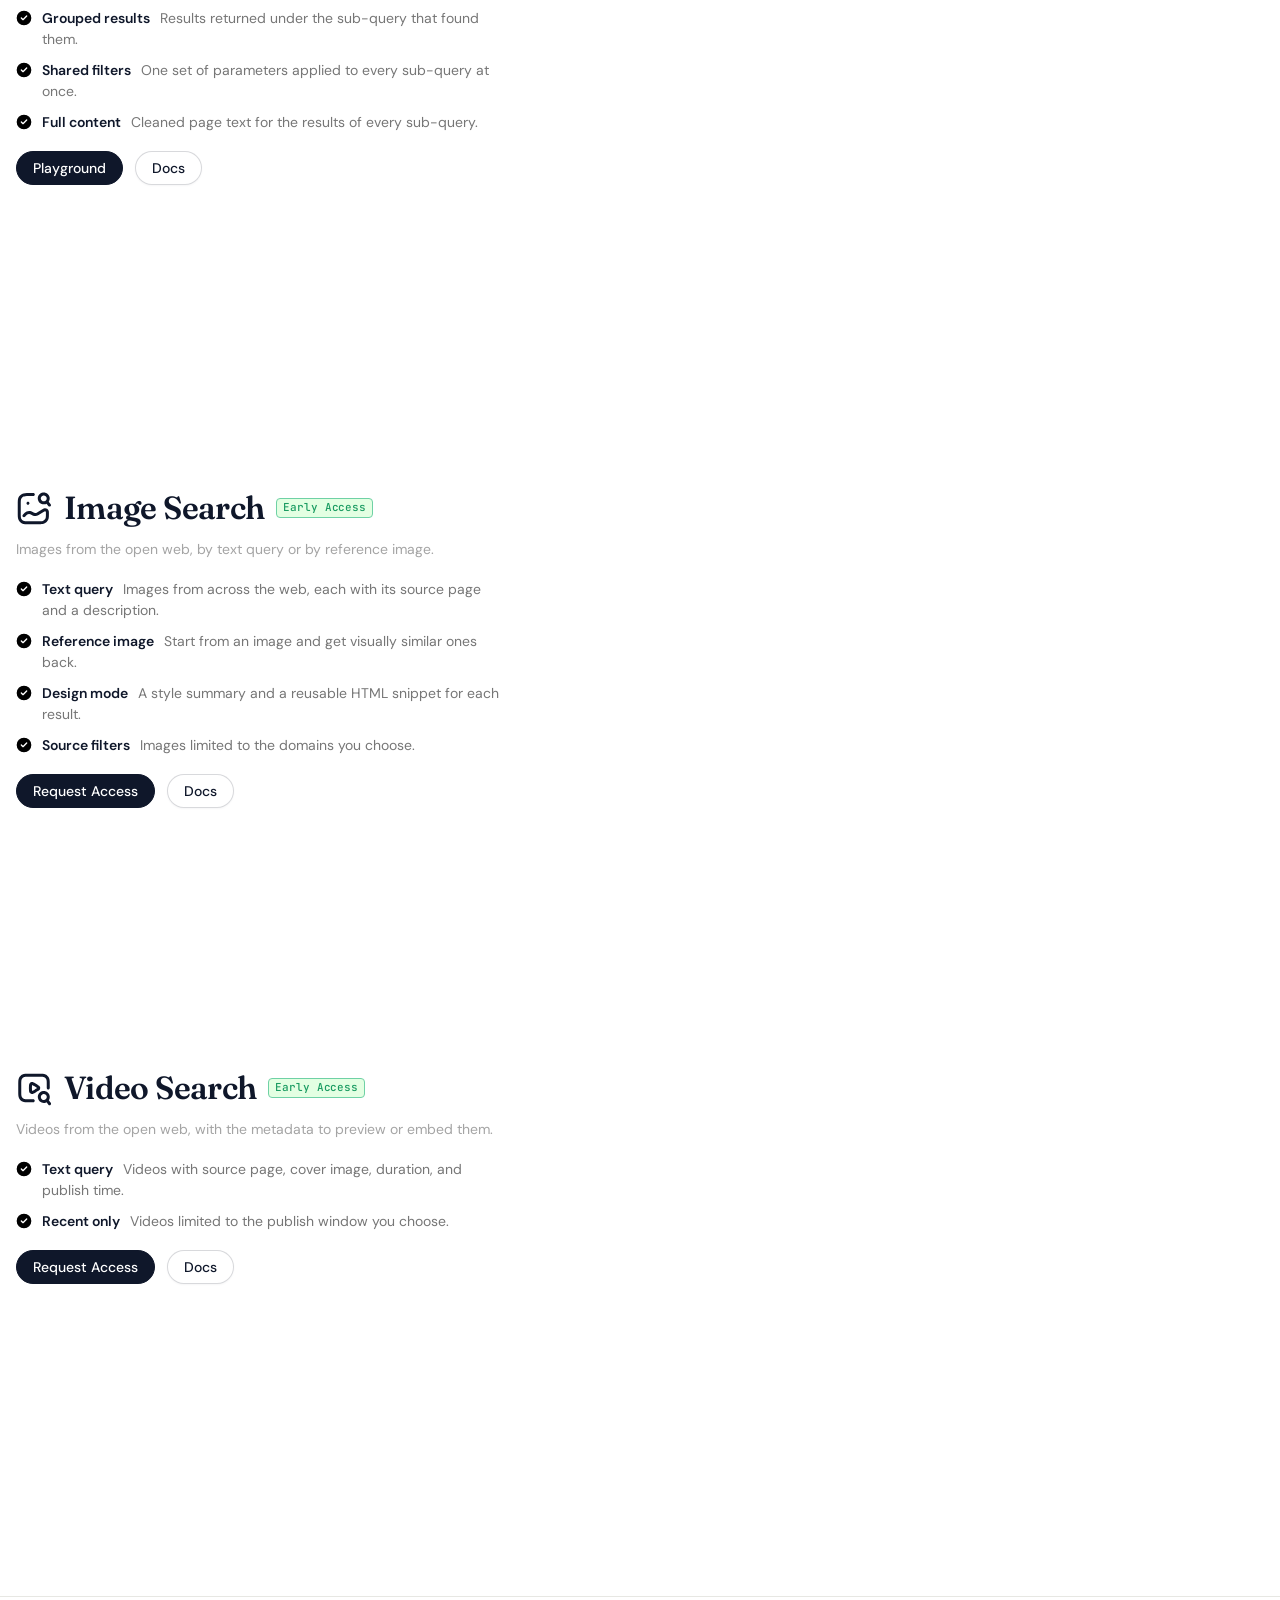
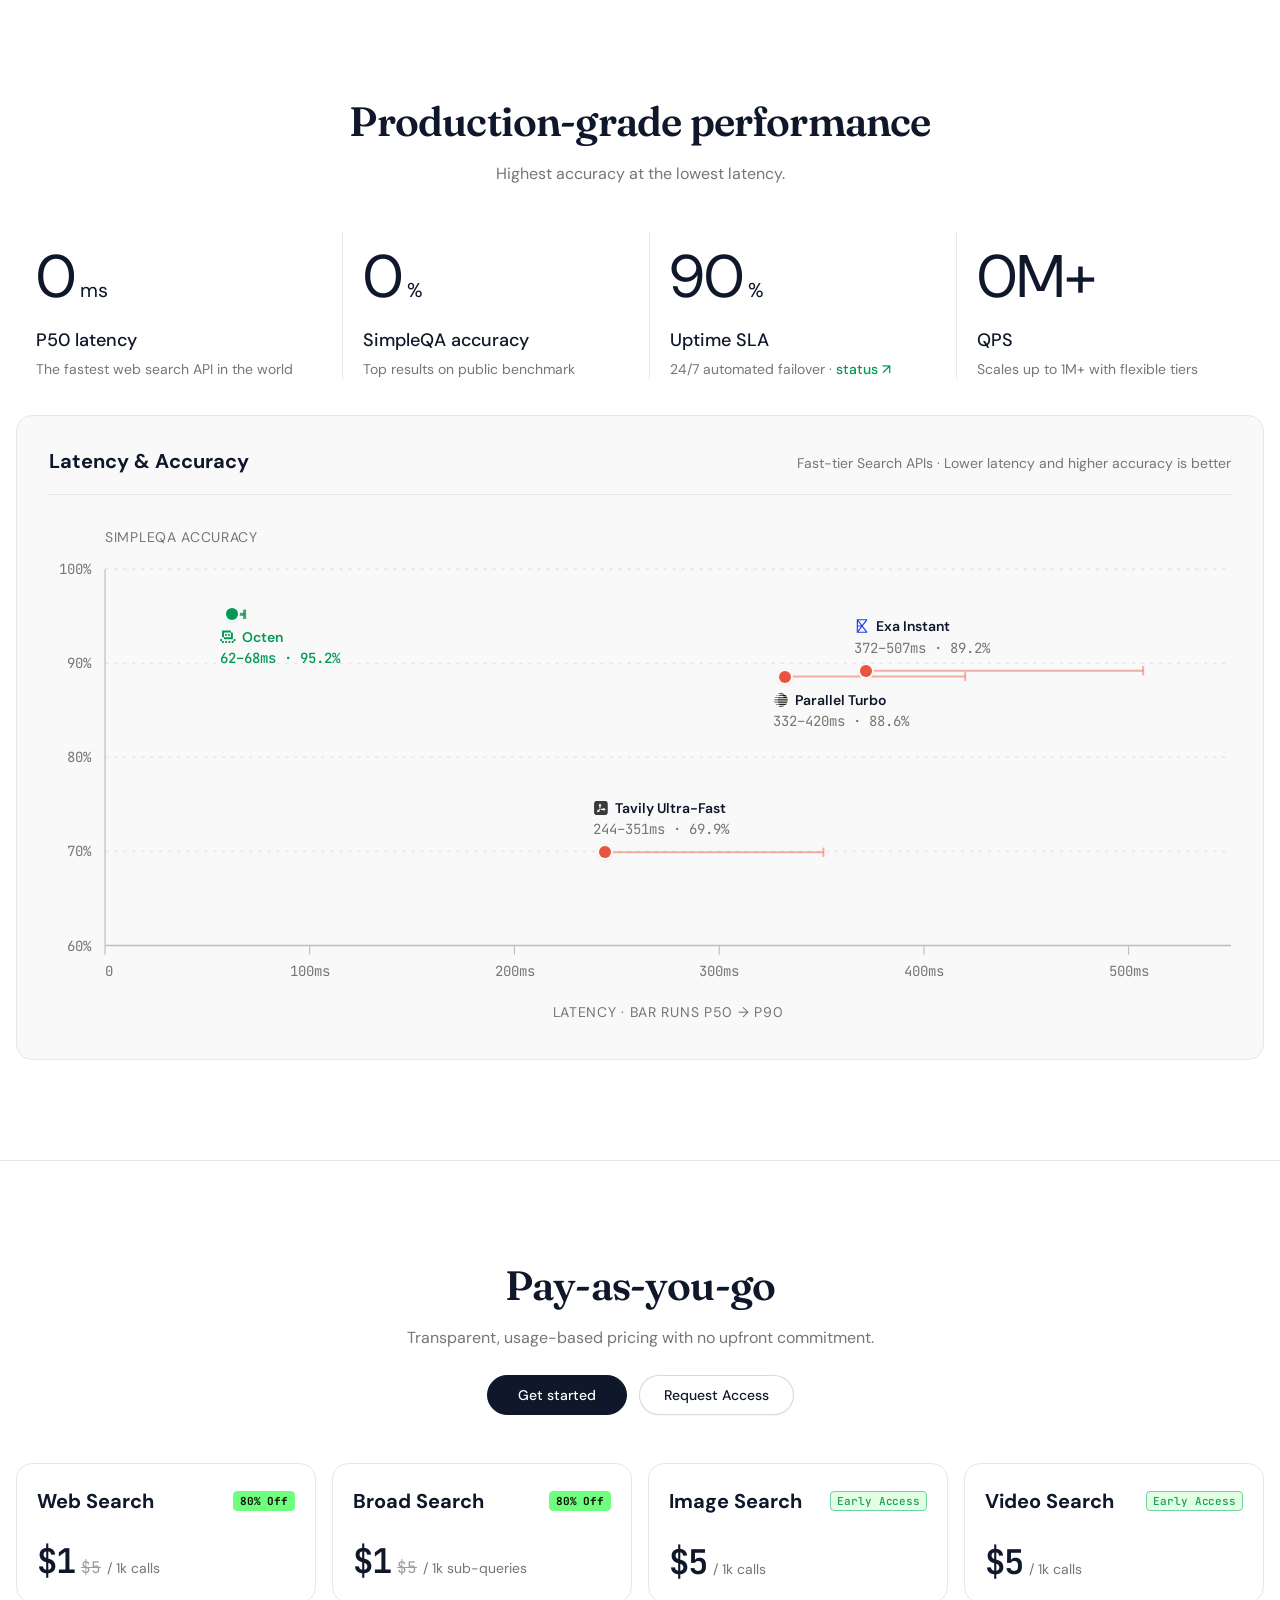
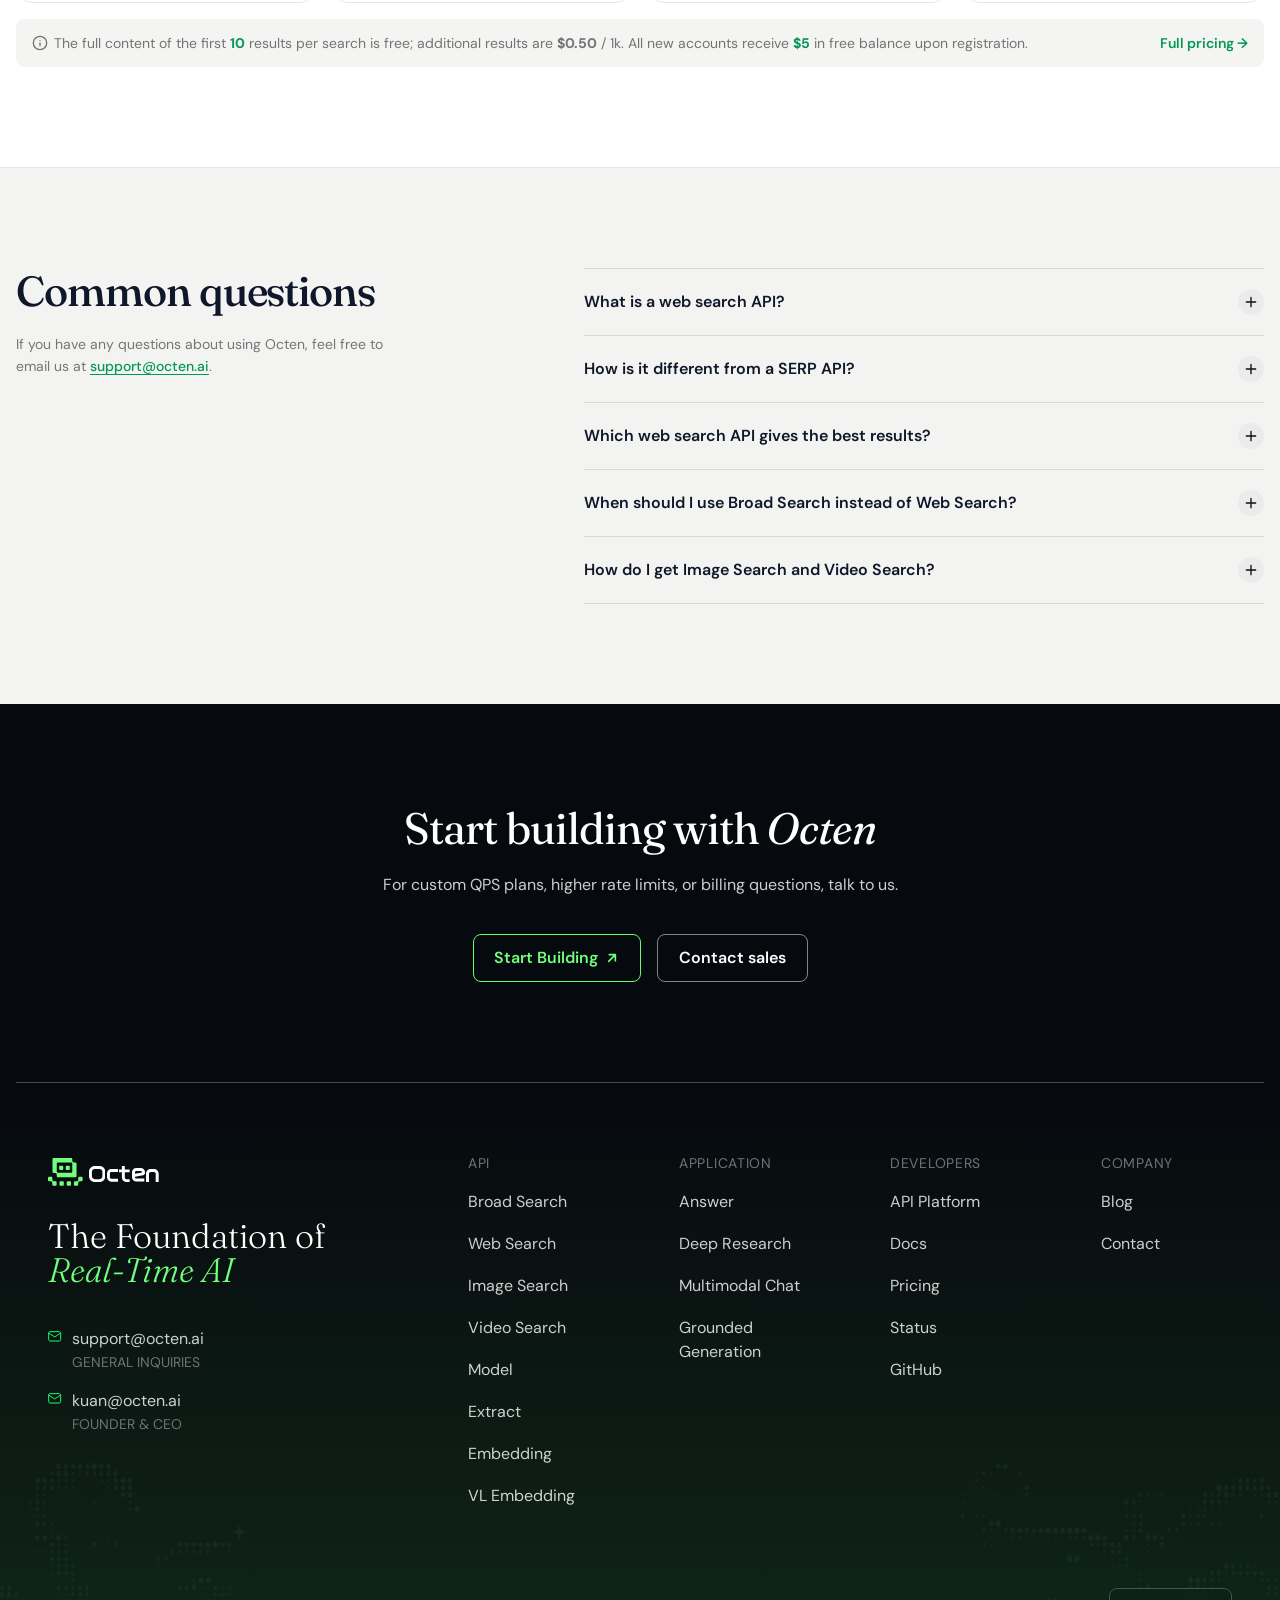
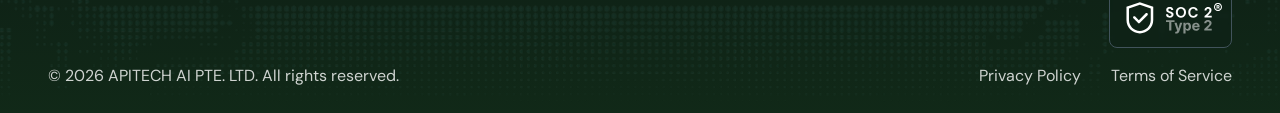
==== commit 096093d7: "style: align Pricing Pay-as-you-go button hover styles with Web Search buttons" ====
--- a/index.html
+++ b/index.html
@@ -958,10 +958,10 @@
           Transparent, usage-based pricing with no upfront commitment.
         </p>
         <div class="pricing-head-actions">
-          <a href="https://octen.ai/platform/billing" target="_blank" rel="noopener noreferrer" class="pricing-card-btn pricing-card-btn-primary btn-dark-hover">
+          <a href="https://octen.ai/platform/billing" target="_blank" rel="noopener noreferrer" class="pricing-card-btn pricing-card-btn-primary">
             Get started
           </a>
-          <a href="mailto:support@octen.ai?subject=Octen%20Early%20Access" class="pricing-card-btn pricing-card-btn-secondary btn-light-hover">
+          <a href="mailto:support@octen.ai?subject=Octen%20Early%20Access" class="pricing-card-btn pricing-card-btn-secondary">
             Request Access
           </a>
         </div>
--- a/css/style.css
+++ b/css/style.css
@@ -1785,19 +1785,19 @@
   box-sizing: border-box;
 }
 
-/* Pricing Card Buttons - Exact from 05-pricing QPS Plan */
+/* Pricing Card Buttons - Aligned with Search API (Web Search) button style benchmark */
 .pricing-card-btn {
   width: 100%;
   height: 40px;
-  padding: 0 17px;
+  padding: 0 16px;
   border-radius: 9999px;
-  display: flex;
+  display: inline-flex;
   align-items: center;
   justify-content: center;
   font-family: var(--font-sans);
-  font-size: 15px;
-  font-weight: 600;
-  line-height: 24px;
+  font-size: 14px;
+  font-weight: 500;
+  line-height: 1;
   text-decoration: none;
   cursor: pointer;
   user-select: none;
@@ -1814,27 +1814,42 @@
   box-shadow: 0 0 0 2px #039855;
 }
 
+/* Primary Capsule: Dark/Black Solid (Identical to .api-step-btn-primary) */
 .pricing-card-btn-primary {
-  background-color: #100F09;
+  background-color: #0F172A;
   color: #FFFFFF !important;
-  border: 1px solid transparent;
+  border: 1px solid #0F172A;
 }
 
 .pricing-card-btn-primary:hover {
+  background-color: #1E293B;
+  border-color: #1E293B;
   color: #FFFFFF !important;
 }
 
+/* Secondary Capsule: Clean White Outline (Identical to .api-step-btn-secondary) */
 .pricing-card-btn-secondary {
   background-color: #FFFFFF;
-  color: var(--text-main, #100F09) !important;
-  border: 1px solid rgba(26, 26, 25, 0.16);
-  box-shadow: 0 1px 2px rgba(16, 24, 40, 0.05);
+  color: #0F172A !important;
+  border: 1px solid rgba(15, 23, 42, 0.16);
+  box-shadow: 0 1px 2px rgba(16, 24, 40, 0.04);
 }
 
 .pricing-card-btn-secondary:hover {
-  background-color: #FFFFFF;
-  border-color: rgba(26, 26, 25, 0.28);
-  color: var(--text-main, #100F09) !important;
+  background-color: #F8FAFC;
+  border-color: rgba(15, 23, 42, 0.32);
+  color: #0F172A !important;
+}
+
+/* Safety overrides against any residual btn-dark-hover / btn-light-hover */
+.pricing-card-btn.btn-dark-hover::before,
+.pricing-card-btn.btn-light-hover::before {
+  display: none !important;
+}
+.pricing-card-btn.btn-dark-hover:hover,
+.pricing-card-btn.btn-light-hover:hover {
+  transform: none;
+  box-shadow: none;
 }
 
 /* Inner Policy Banner matching Figma 13588:119119 Spec */
@@ -2685,8 +2700,7 @@
   width: 100%;
 }
 
-/* Active Search item in Figma design + hover states */
-.nav-product-link[data-product="web"],
+/* Hover and focus-visible states for product links */
 .nav-product-link:hover,
 .nav-product-link:focus-visible {
   background-color: #F7F7F7;
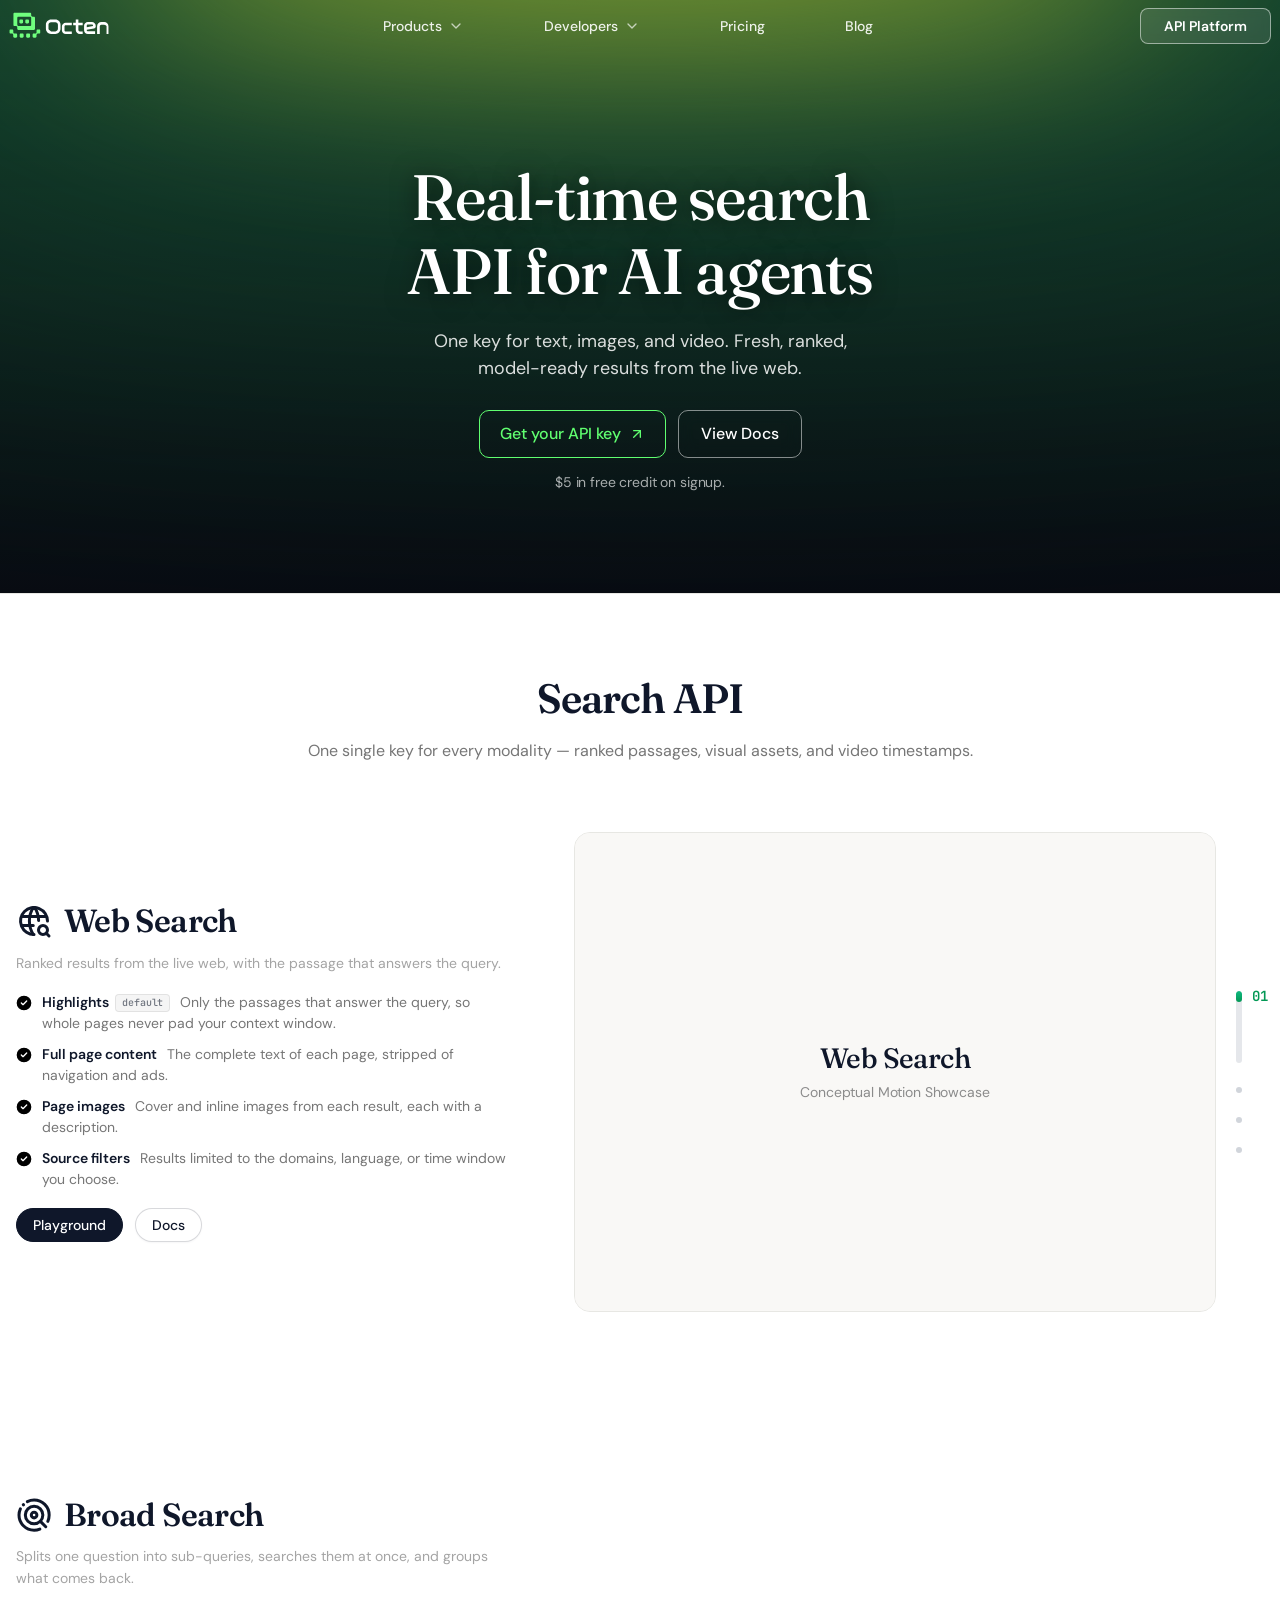
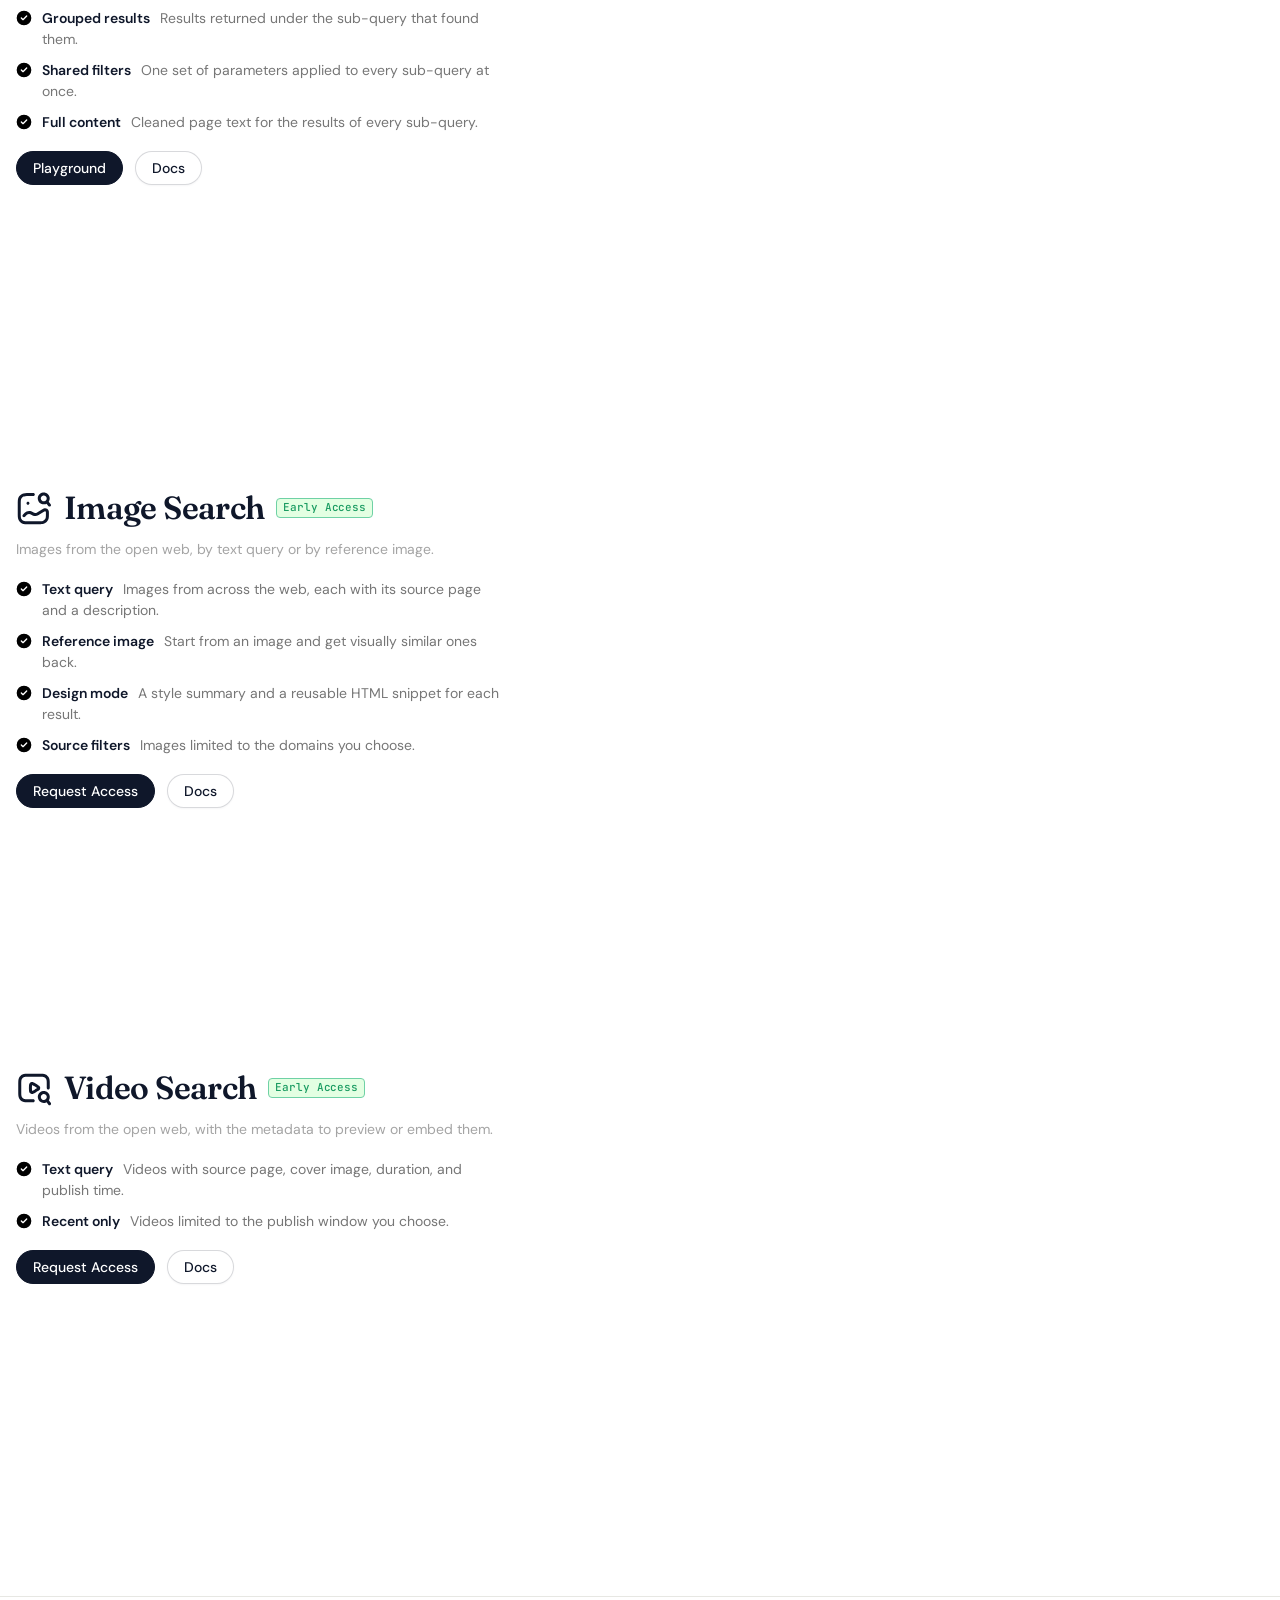
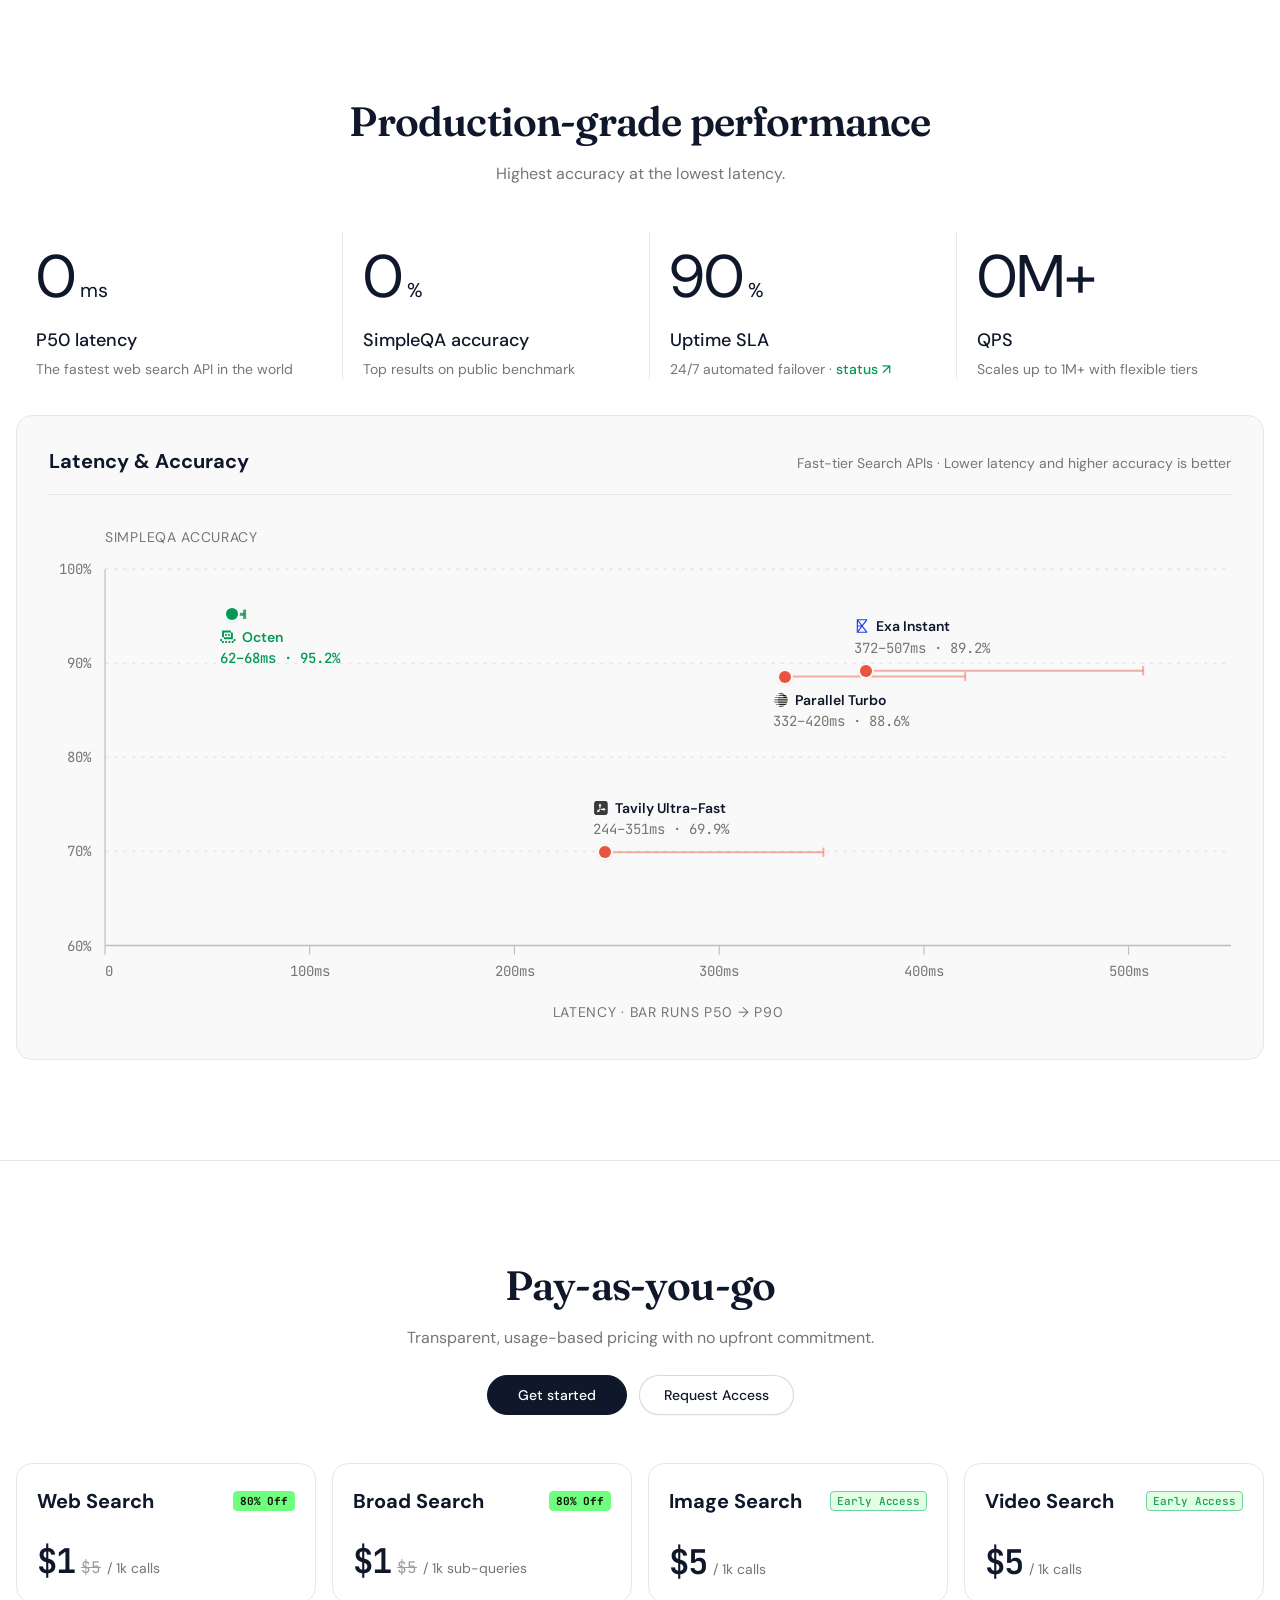
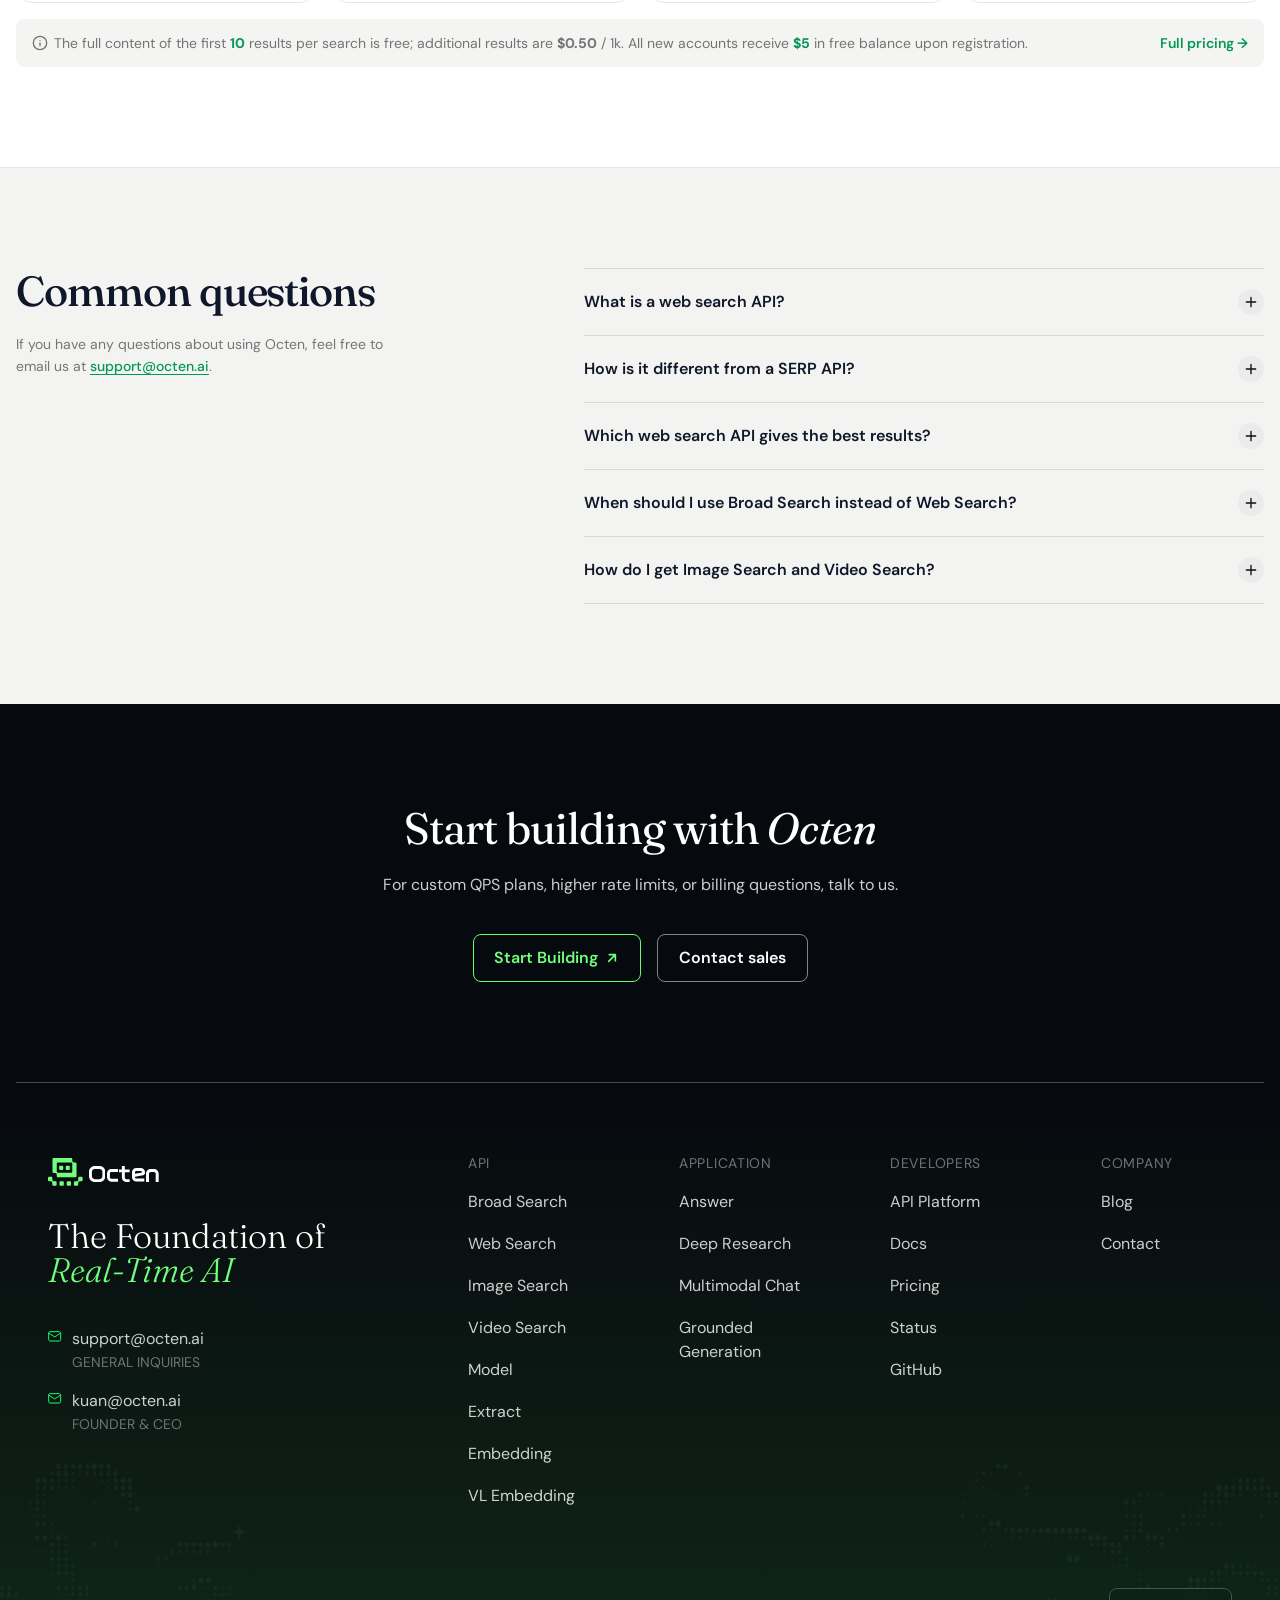
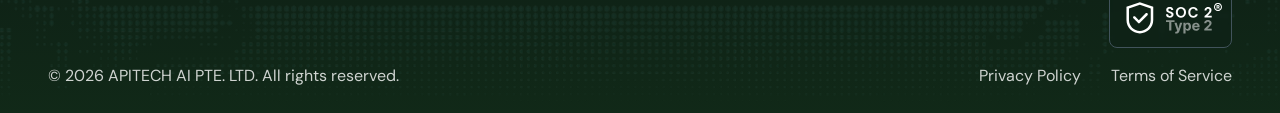
==== commit 323bba56: "content: update slot placeholder text to Conceptual Motion Showcase" ====
--- a/index.html
+++ b/index.html
@@ -644,25 +644,25 @@
               <!-- Slot 0: Web Search Graphic Canvas -->
               <div class="sticky-graphic-slot active" data-slot-index="0" aria-label="Web Search Graphic Canvas">
                 <div class="slot-placeholder-title">Web Search</div>
-                <div class="slot-placeholder-desc">（动画图示）</div>
+                <div class="slot-placeholder-desc">Conceptual Motion Showcase</div>
               </div>
 
               <!-- Slot 1: Broad Search Graphic Canvas -->
               <div class="sticky-graphic-slot" data-slot-index="1" aria-label="Broad Search Graphic Canvas">
                 <div class="slot-placeholder-title">Broad Search</div>
-                <div class="slot-placeholder-desc">（动画图示）</div>
+                <div class="slot-placeholder-desc">Conceptual Motion Showcase</div>
               </div>
 
               <!-- Slot 2: Image Search Graphic Canvas -->
               <div class="sticky-graphic-slot" data-slot-index="2" aria-label="Image Search Graphic Canvas">
                 <div class="slot-placeholder-title">Image Search</div>
-                <div class="slot-placeholder-desc">（动画图示）</div>
+                <div class="slot-placeholder-desc">Conceptual Motion Showcase</div>
               </div>
 
               <!-- Slot 3: Video Search Graphic Canvas -->
               <div class="sticky-graphic-slot" data-slot-index="3" aria-label="Video Search Graphic Canvas">
                 <div class="slot-placeholder-title">Video Search</div>
-                <div class="slot-placeholder-desc">（动画图示）</div>
+                <div class="slot-placeholder-desc">Conceptual Motion Showcase</div>
               </div>
 
             </div>
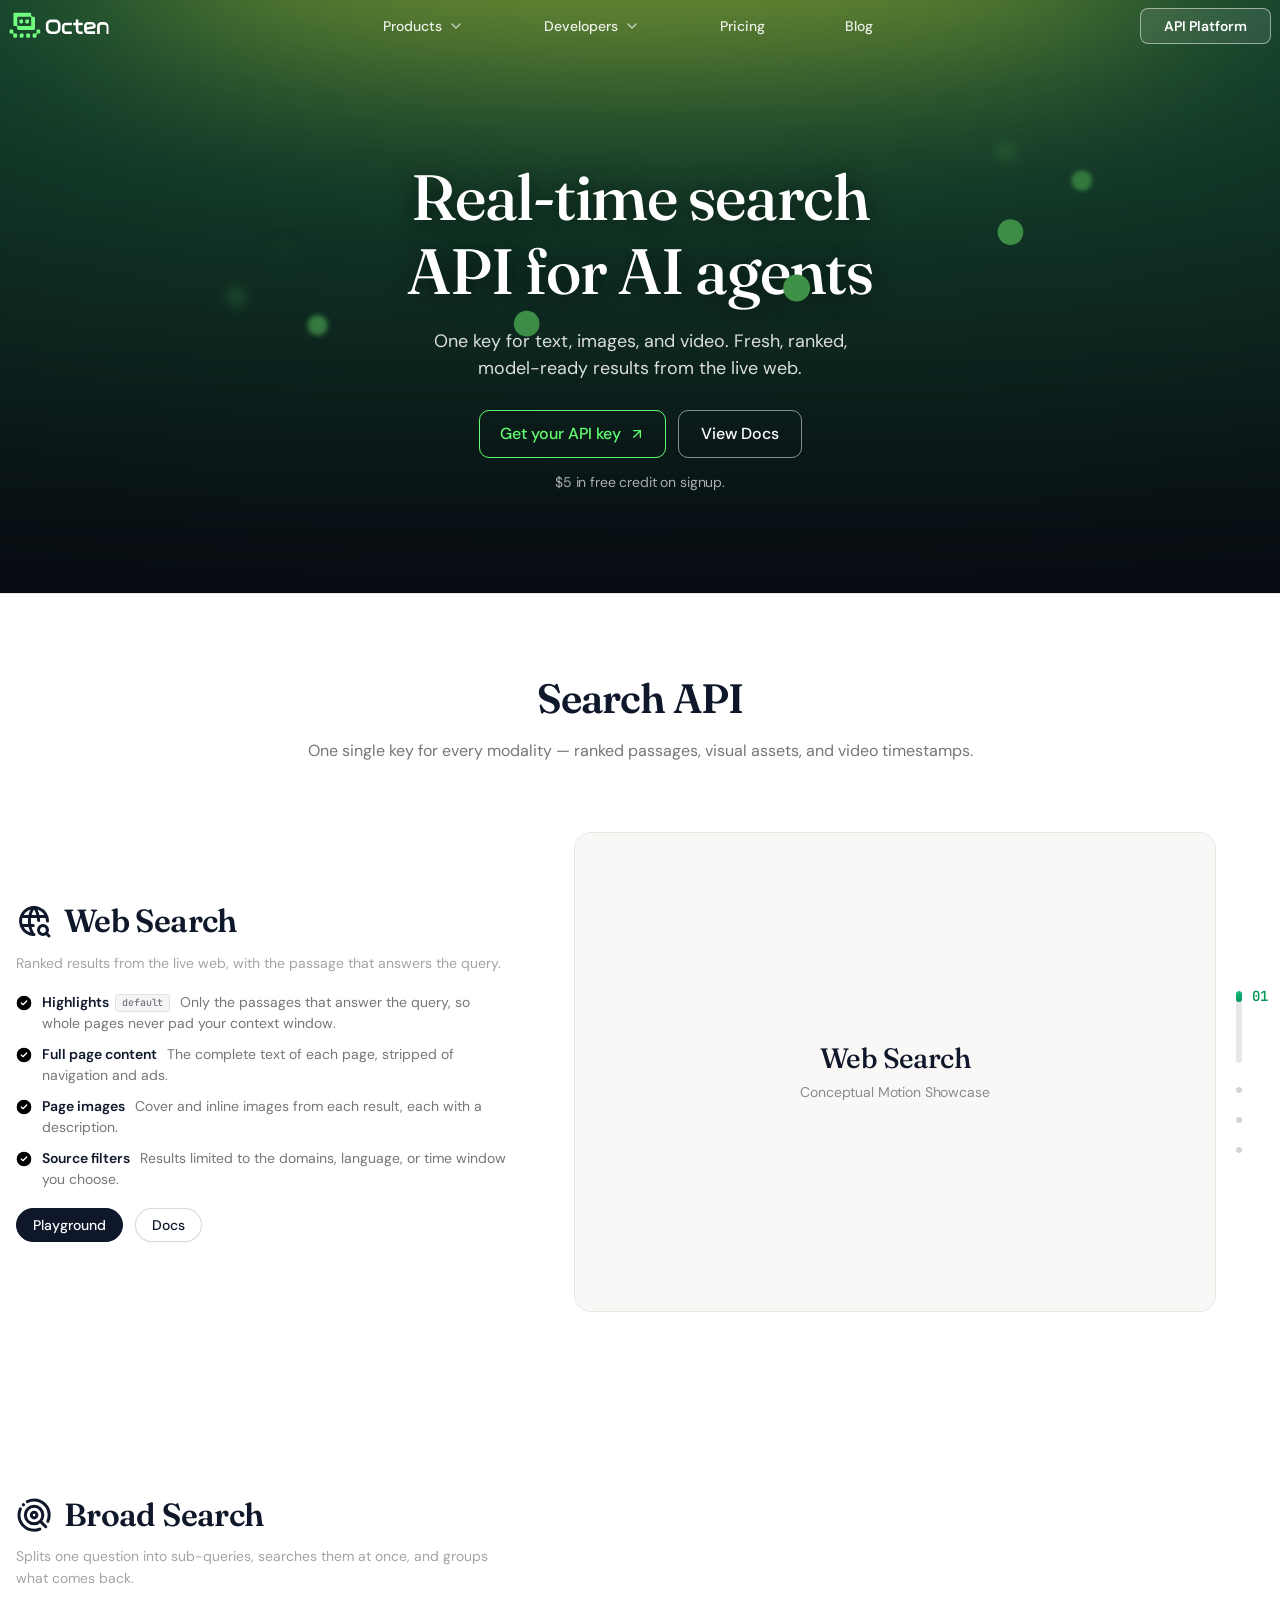
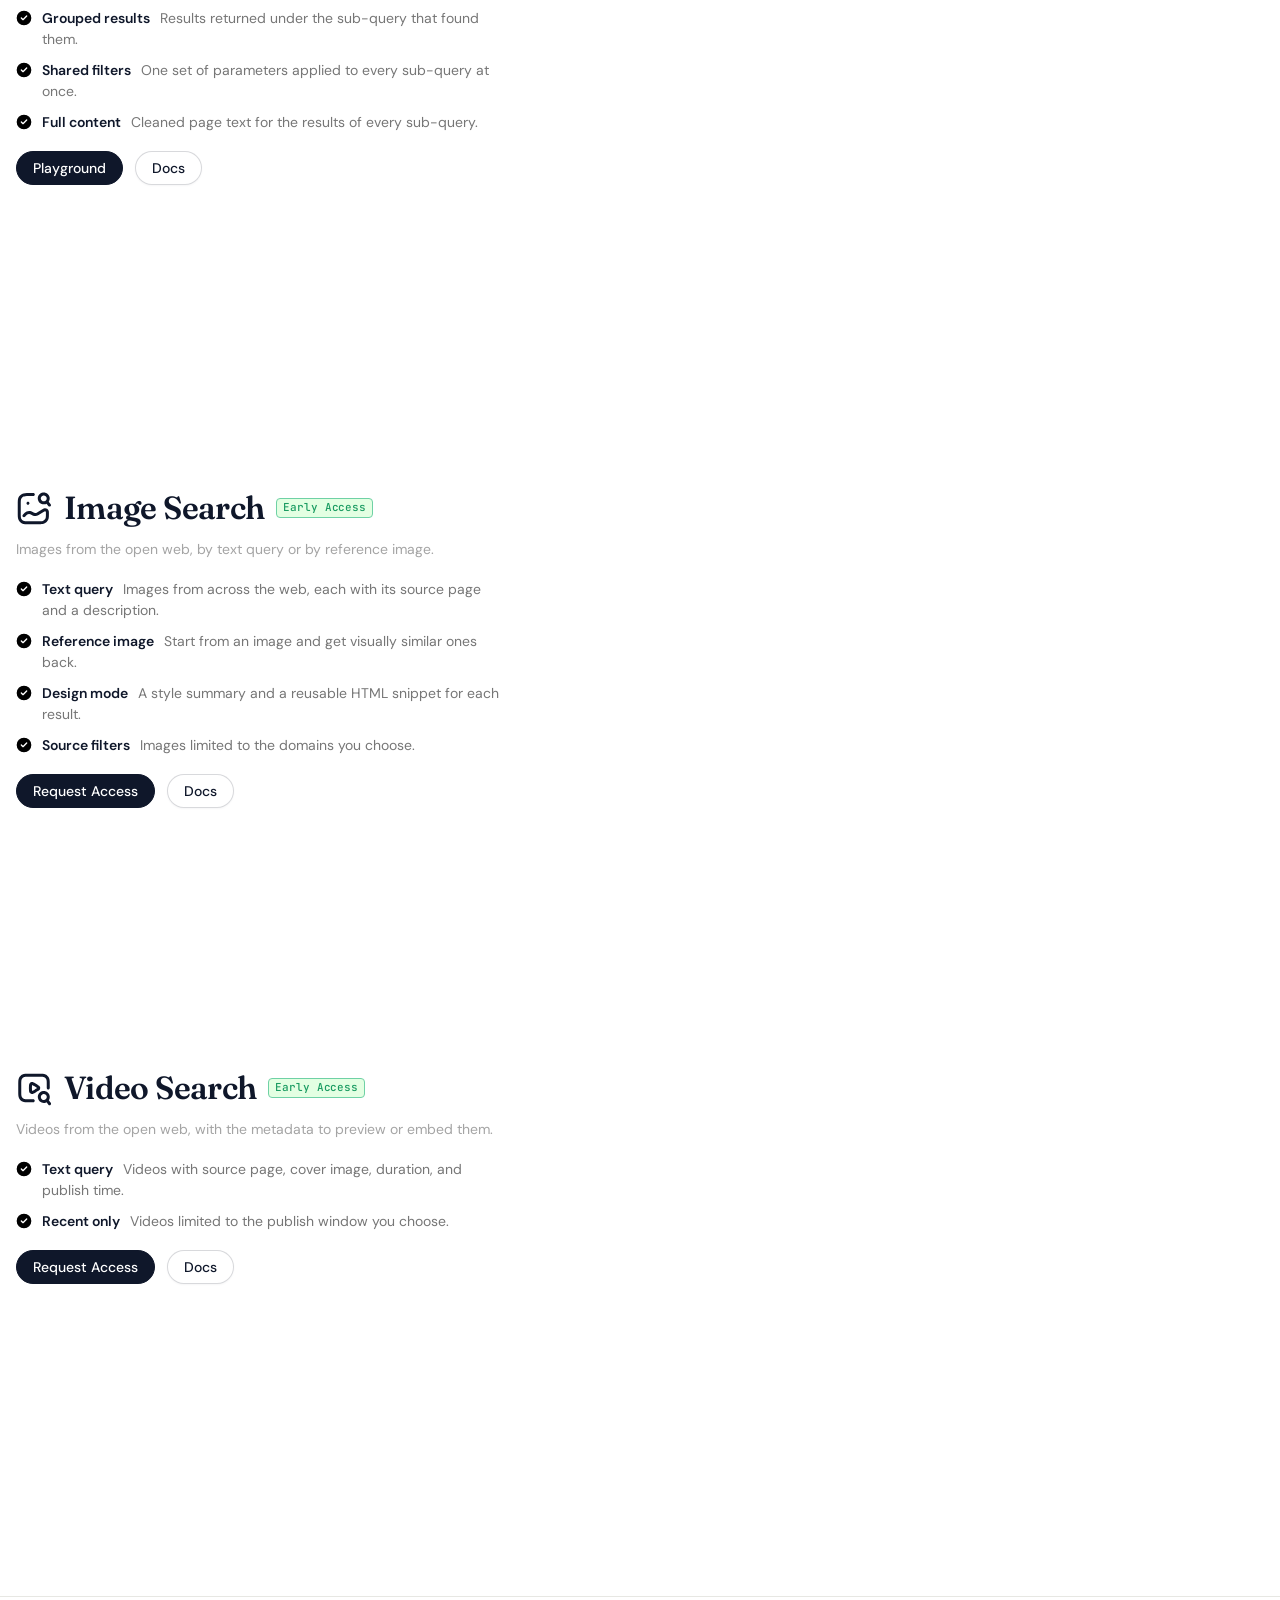
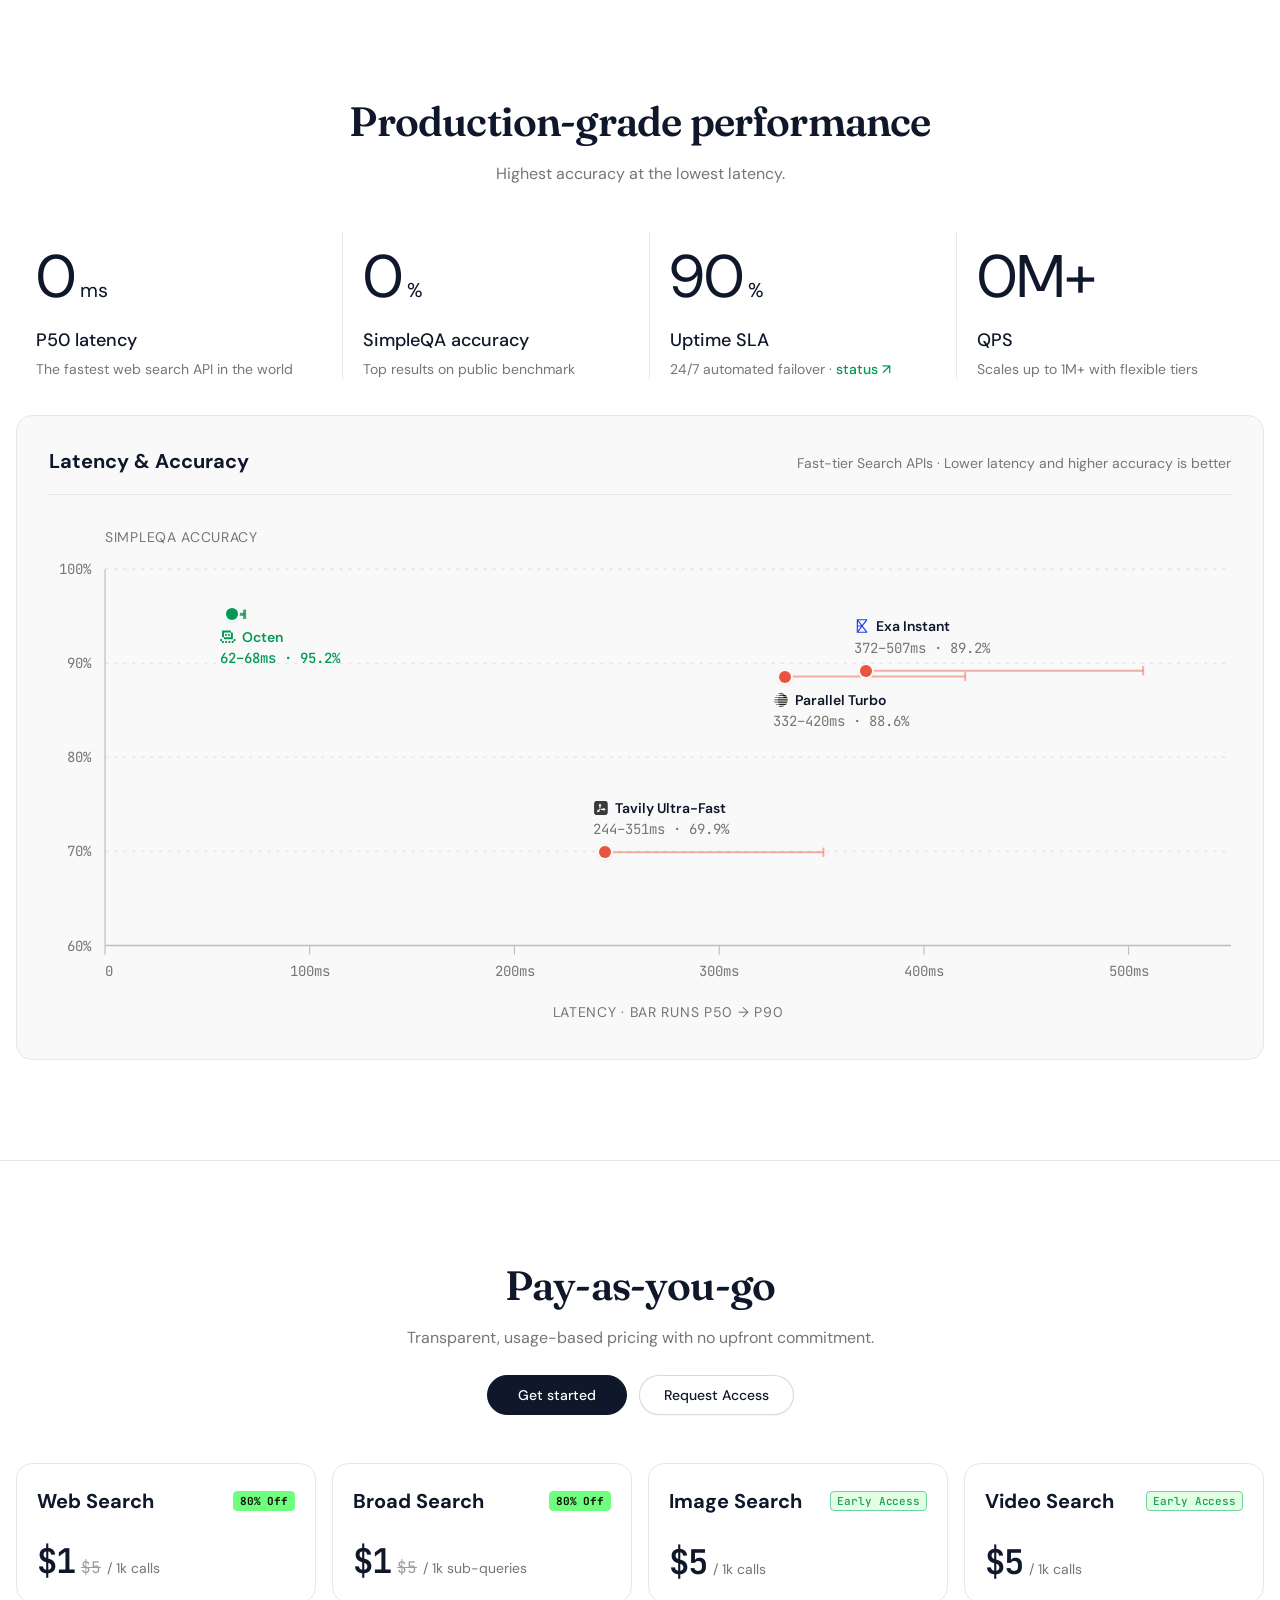
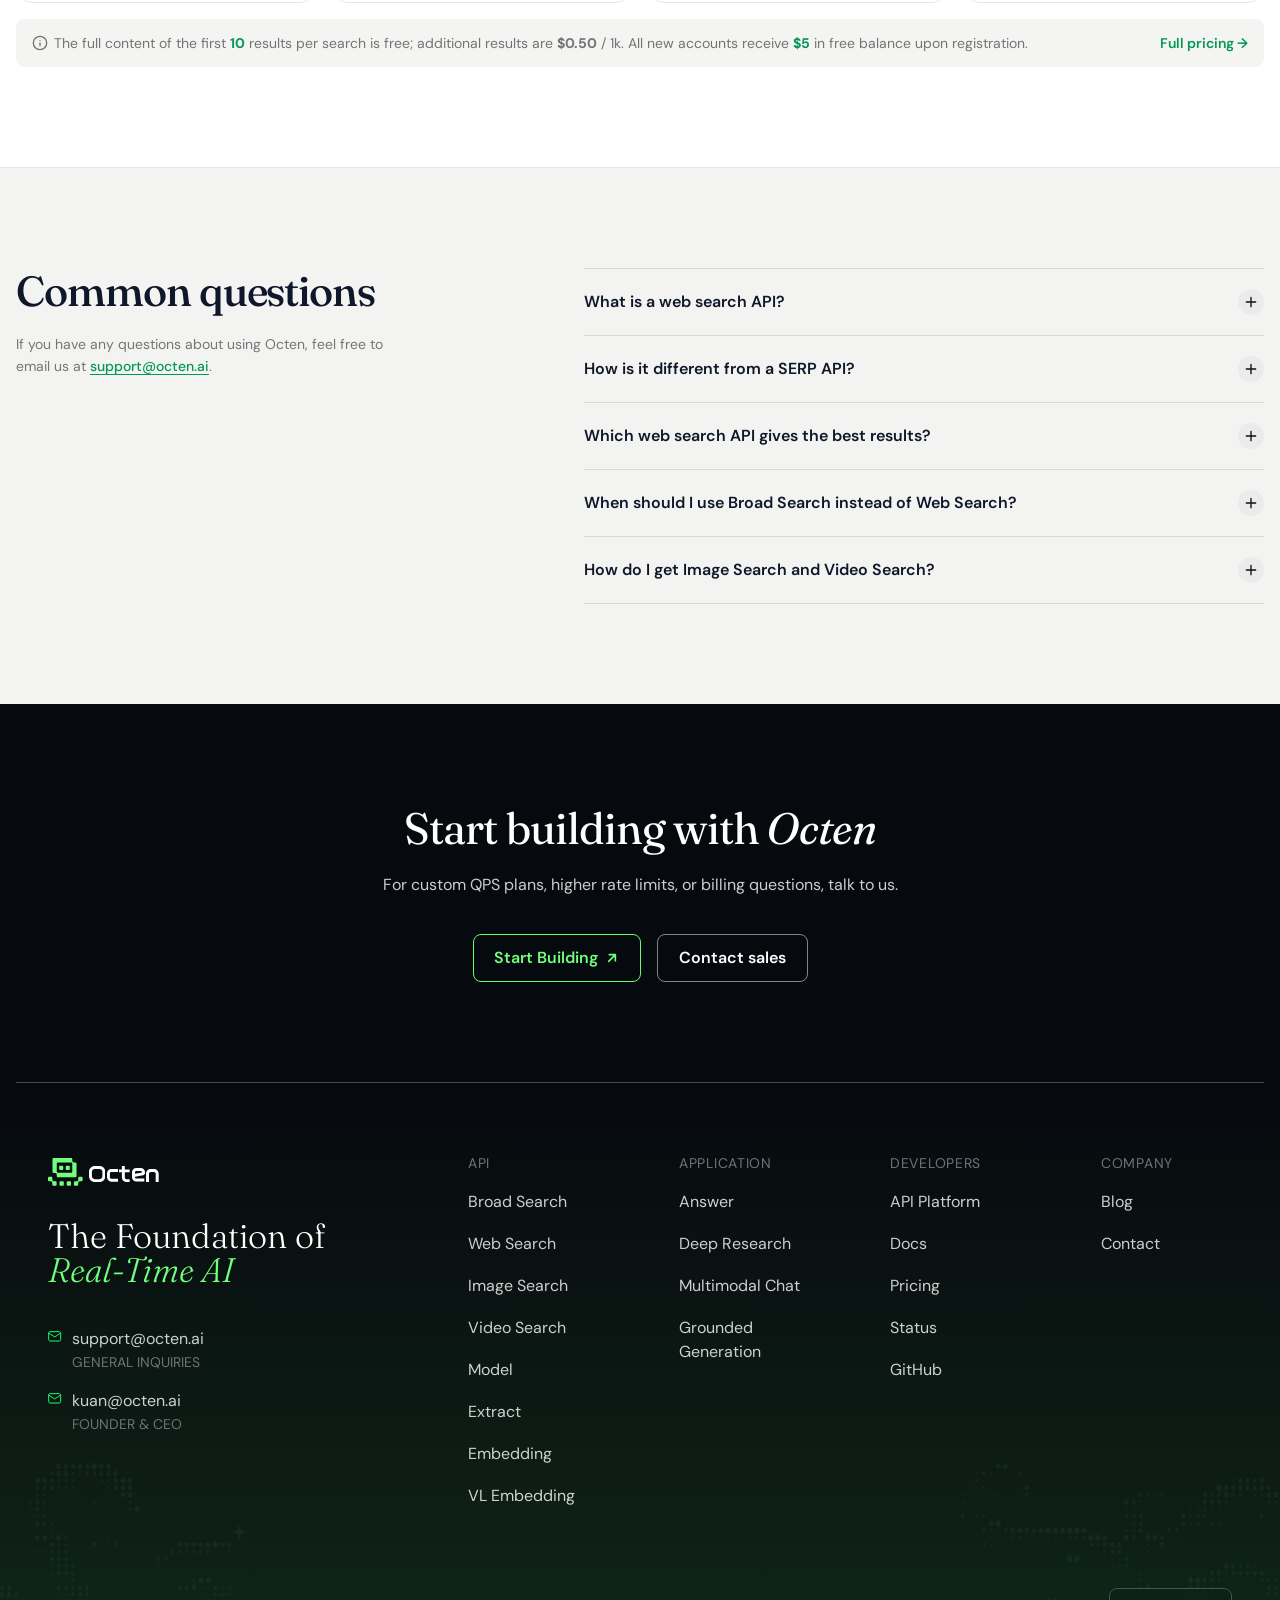
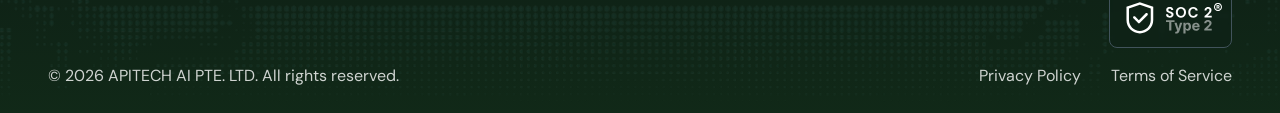
==== commit b16b542b: "feat: implement true 3D spatial sandwich orbit layering around hero title" ====
--- a/index.html
+++ b/index.html
@@ -265,9 +265,9 @@
       <div class="glow-ellipse-accent"></div>
     </div>
 
-    <!-- 3D Orbiting Dots Canvas Background (Converge.AI Inspired) -->
-    <div class="hero-orbit-wrap" aria-hidden="true">
-      <canvas id="heroOrbitCanvas" class="hero-orbit-canvas"></canvas>
+    <!-- 3D Orbiting Dots Canvas: Back Layer (Behind Title, Z < 0) -->
+    <div class="hero-orbit-wrap hero-orbit-wrap-back" aria-hidden="true">
+      <canvas id="heroOrbitCanvasBack" class="hero-orbit-canvas"></canvas>
     </div>
 
     <div class="container hero-content">
@@ -292,6 +292,11 @@
         </a>
       </div>
       <p class="hero-credit-note">$5 in free credit on signup.</p>
+    </div>
+
+    <!-- 3D Orbiting Dots Canvas: Front Layer (In front of Title, Z >= 0) -->
+    <div class="hero-orbit-wrap hero-orbit-wrap-front" aria-hidden="true">
+      <canvas id="heroOrbitCanvasFront" class="hero-orbit-canvas"></canvas>
     </div>
   </section>
 
--- a/css/style.css
+++ b/css/style.css
@@ -178,12 +178,11 @@
   pointer-events: none;
 }
 
-/* Hero 3D Orbit Canvas Background (Converge.AI Inspired) */
+/* Hero 3D Orbit Canvas Background (Converge.AI Inspired - 3D Sandwich Layers) */
 .hero-orbit-wrap {
   position: absolute;
   inset: 0;
   pointer-events: none;
-  z-index: 3;
   overflow: hidden;
   display: flex;
   align-items: center;
@@ -192,17 +191,27 @@
   -webkit-mask-image: radial-gradient(ellipse 95% 75% at 50% 48%, rgba(0,0,0,1) 40%, rgba(0,0,0,0) 90%);
 }
 
+/* Back Orbit Layer: Behind Title (z-index: 3) */
+.hero-orbit-wrap-back {
+  z-index: 3;
+}
+
+/* Front Orbit Layer: In front of Title, behind Subtitle/CTAs (z-index: 7) */
+.hero-orbit-wrap-front {
+  z-index: 7;
+}
+
 .hero-orbit-canvas {
   position: absolute;
   inset: 0;
   width: 100%;
   height: 100%;
   display: block;
+  pointer-events: none;
 }
 
 .hero-content {
   position: relative;
-  z-index: 10;
   max-width: 900px;
   margin: 0 auto;
   display: flex;
@@ -211,6 +220,8 @@
 }
 
 .hero-eyebrow {
+  position: relative;
+  z-index: 10;
   display: inline-flex;
   align-items: center;
   gap: 8px;
@@ -226,7 +237,10 @@
   margin-bottom: 22px;
 }
 
+/* Main Hero Title - Center 3D Plane (z-index: 5, sandwiched between back & front orbit layers) */
 .hero-title {
+  position: relative;
+  z-index: 5;
   font-family: var(--font-serif);
   font-size: clamp(36px, 5vw, 64px);
   font-weight: 500;
@@ -242,6 +256,8 @@
 }
 
 .hero-subtitle {
+  position: relative;
+  z-index: 10;
   font-size: clamp(16px, 1.4vw, 18px);
   line-height: 1.5;
   color: rgba(255, 255, 255, 0.85);
@@ -258,6 +274,8 @@
 
 /* Hero CTA Buttons - Aligned with octen.ai (flex items-center gap-3) */
 .hero-ctas {
+  position: relative;
+  z-index: 10;
   display: flex;
   align-items: center;
   justify-content: center;
@@ -267,6 +285,8 @@
 }
 
 .hero-credit-note {
+  position: relative;
+  z-index: 10;
   font-family: var(--font-sans);
   font-size: 14px;
   color: rgba(255, 255, 255, 0.65);
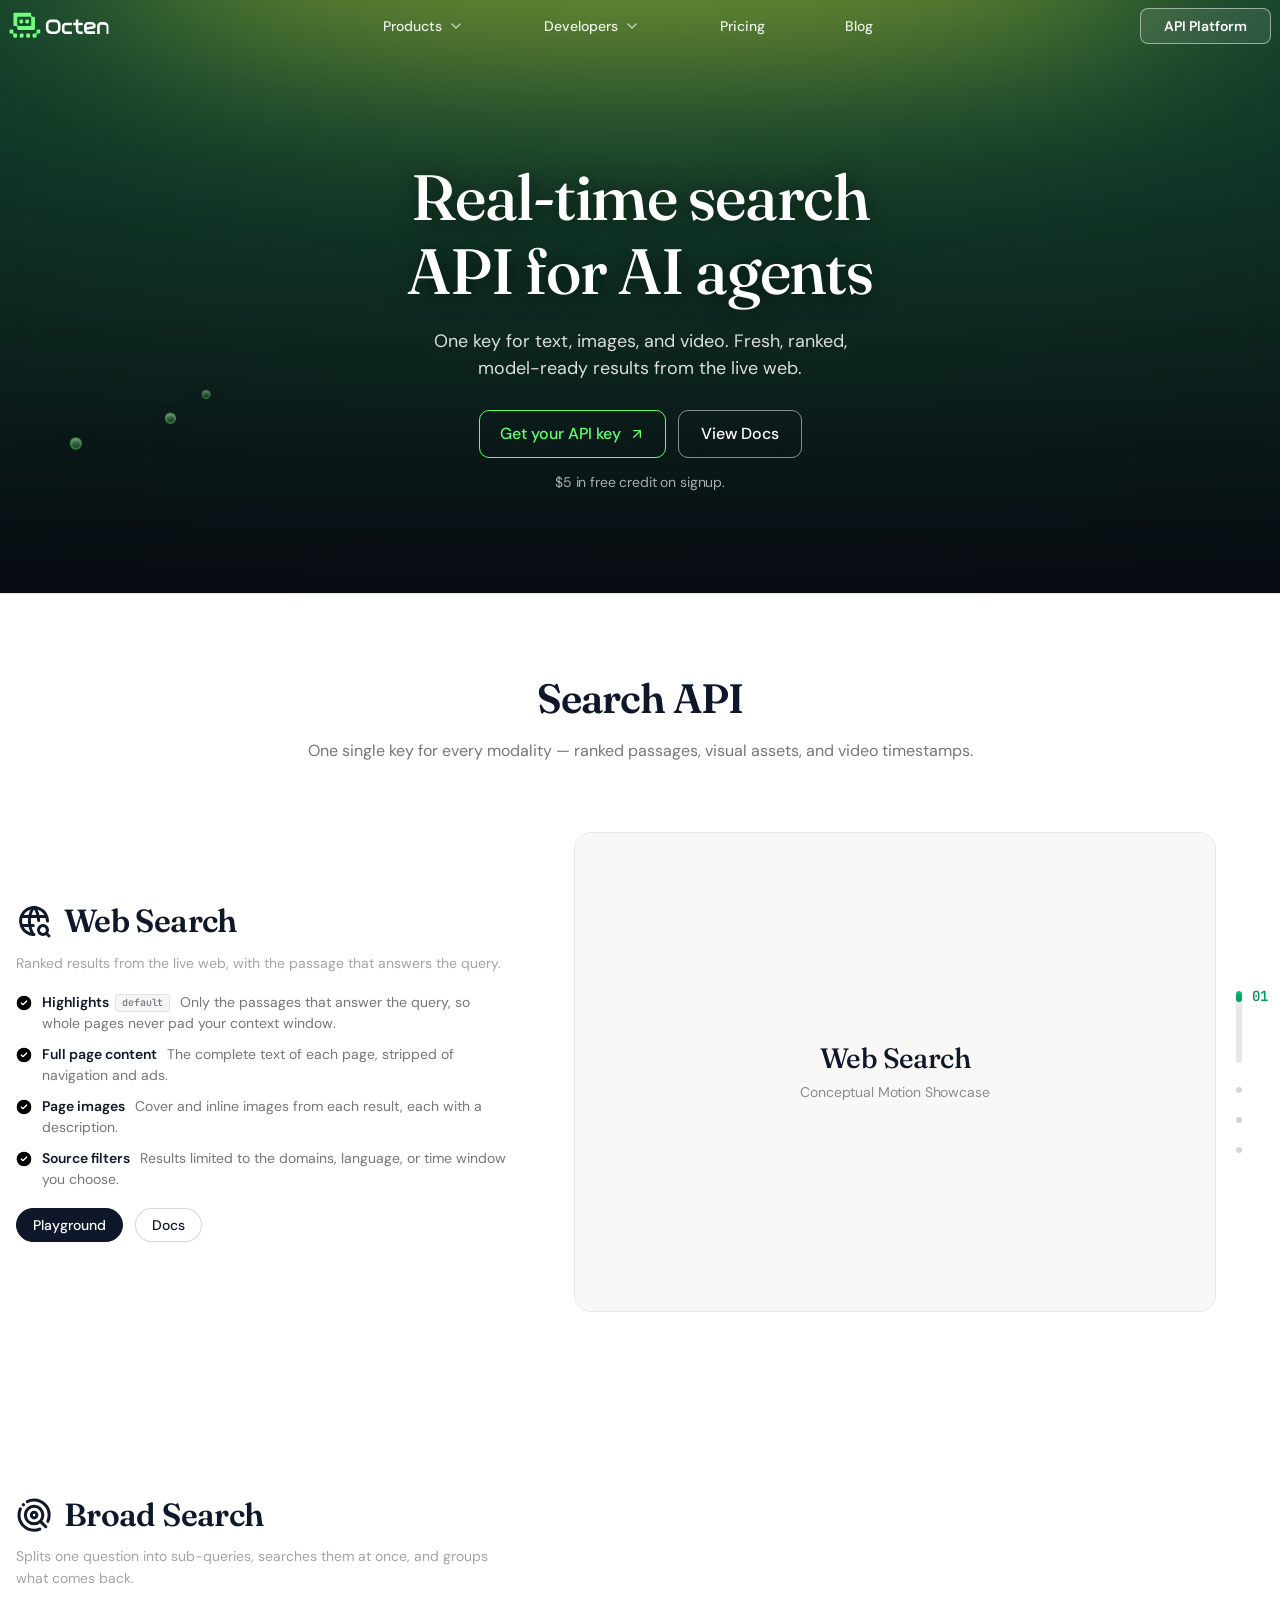
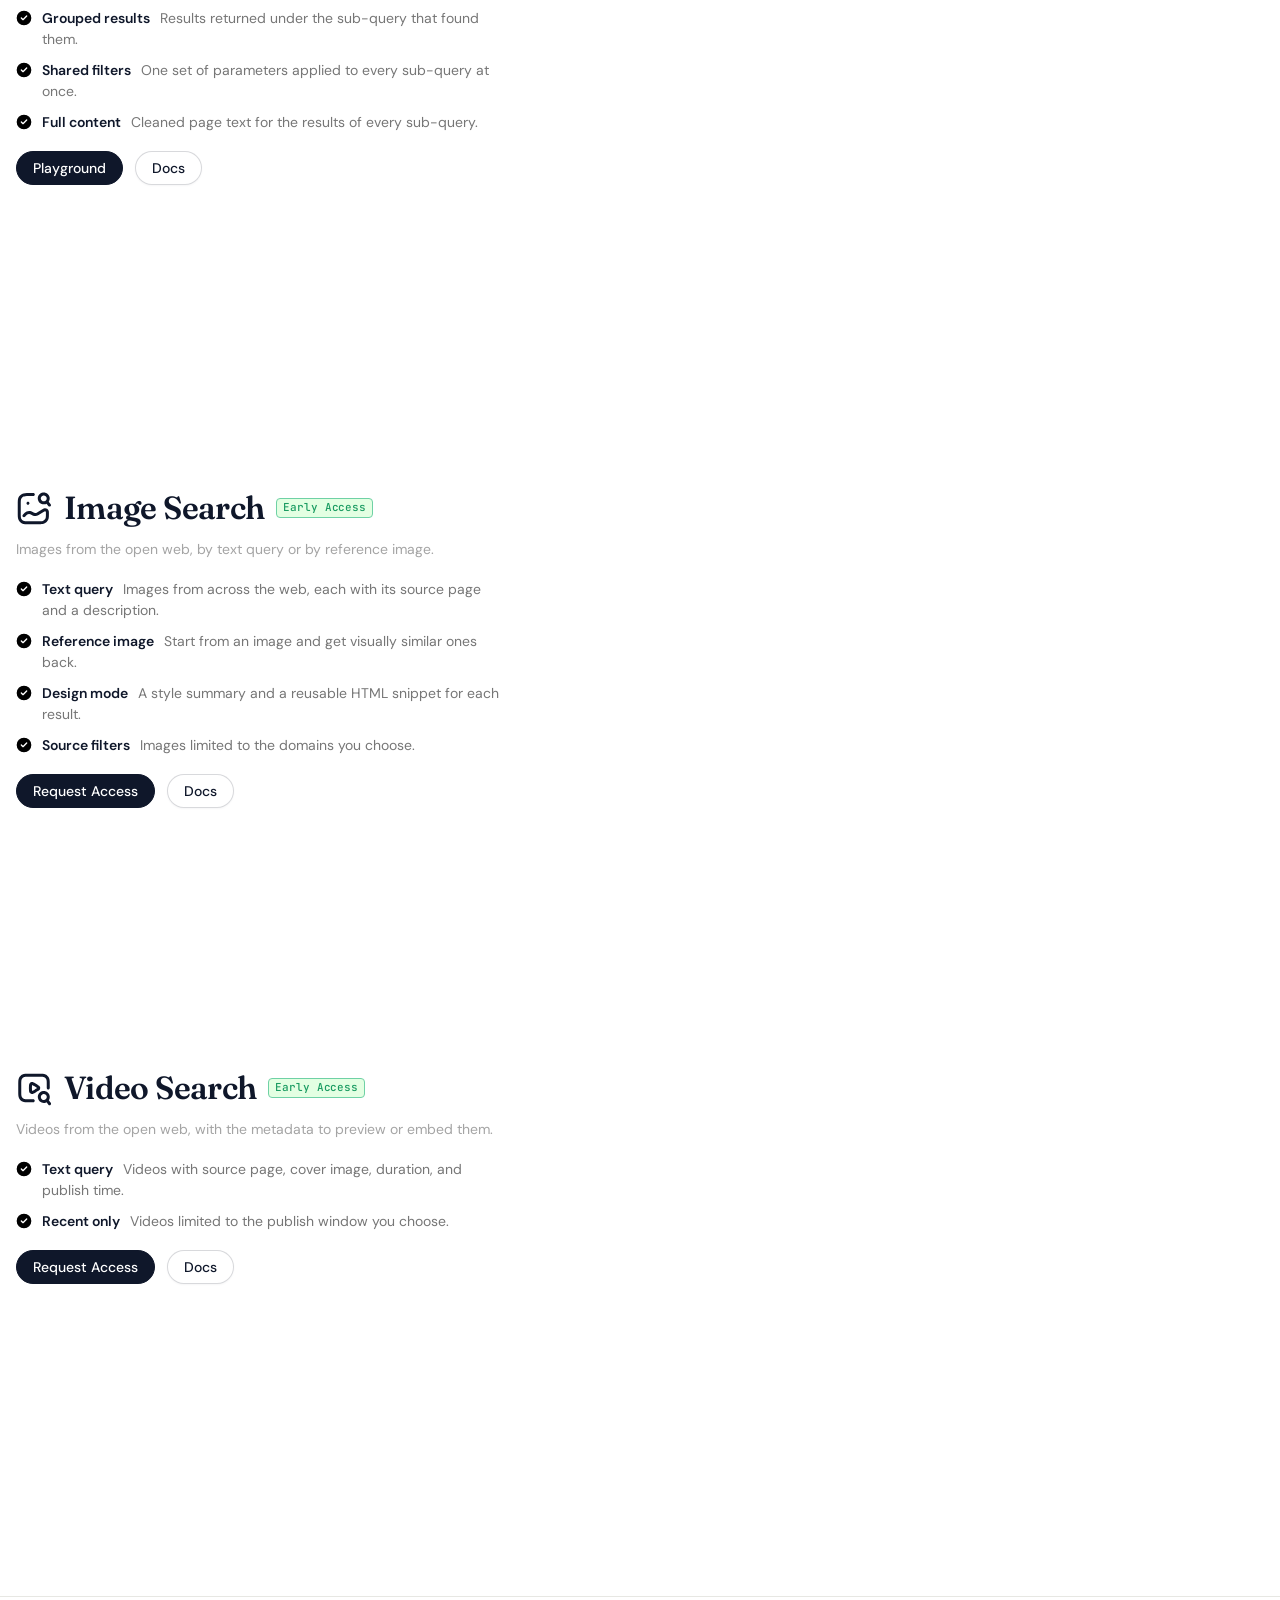
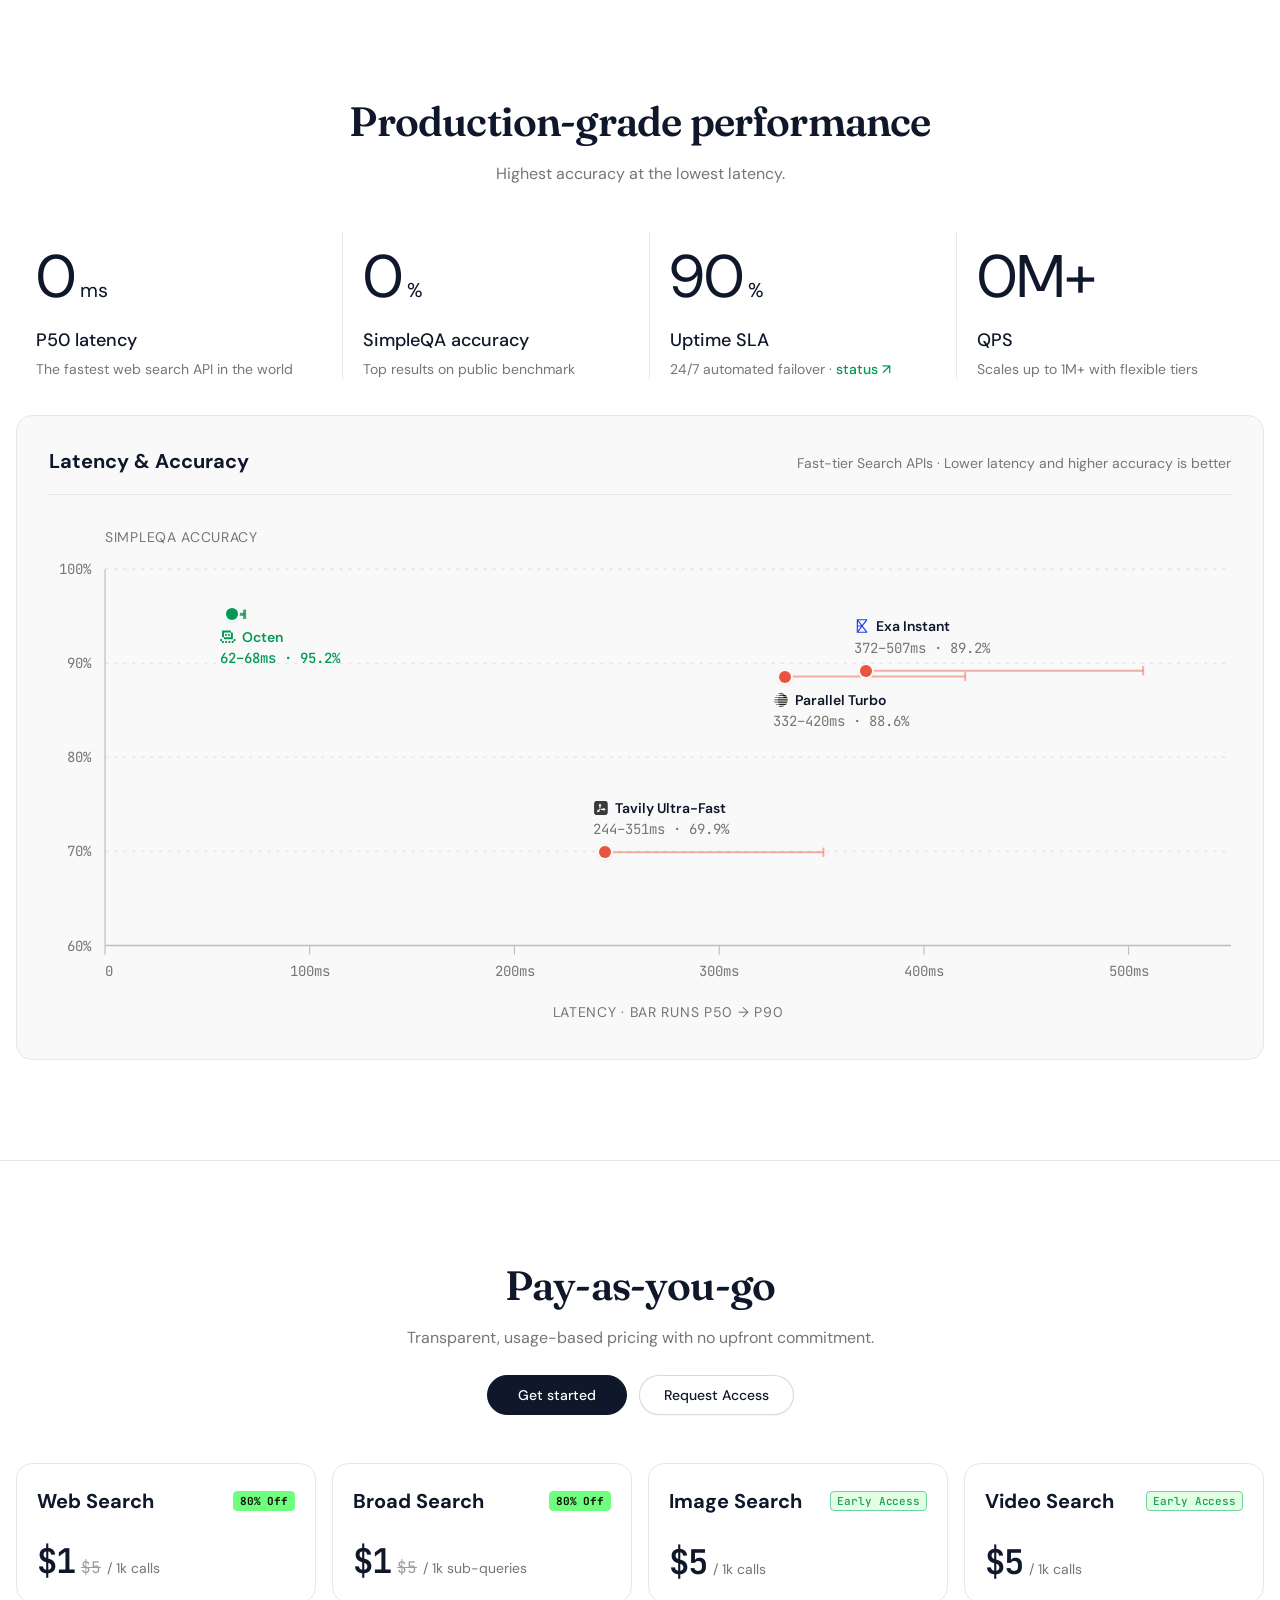
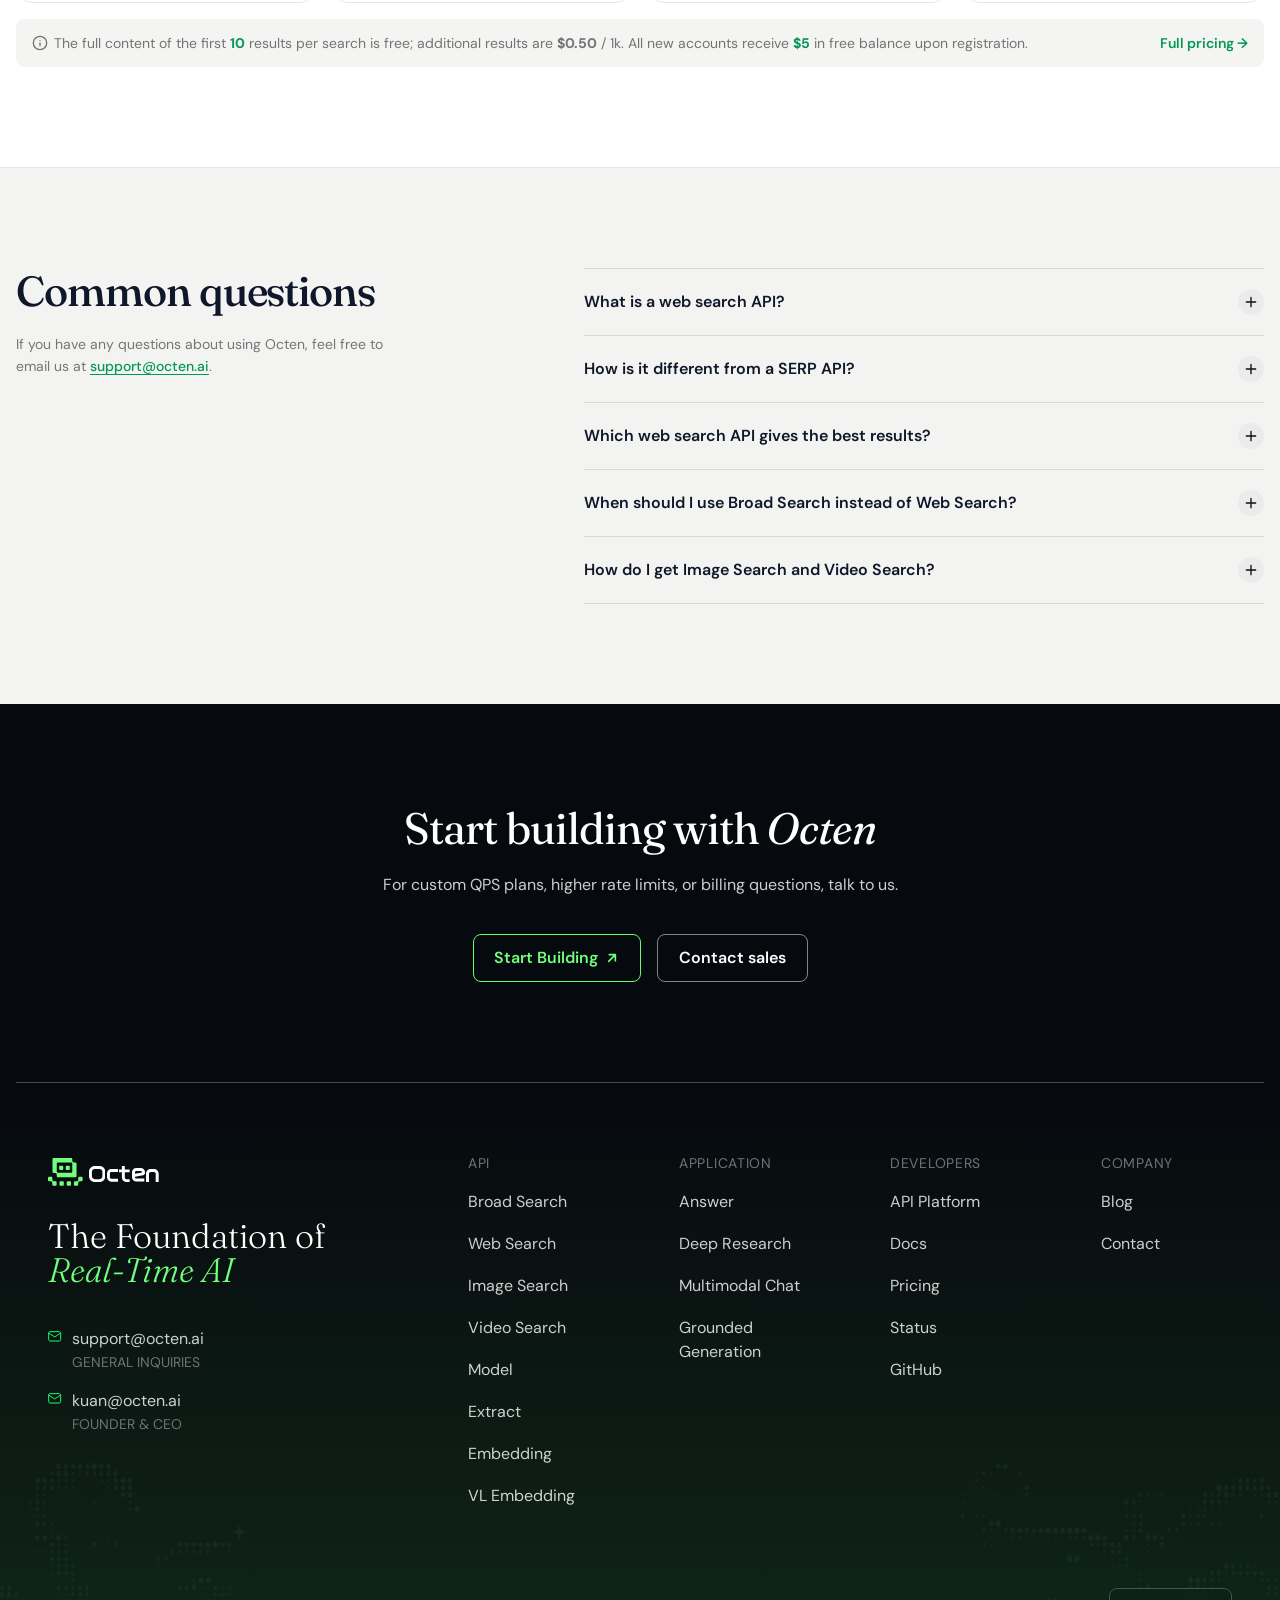
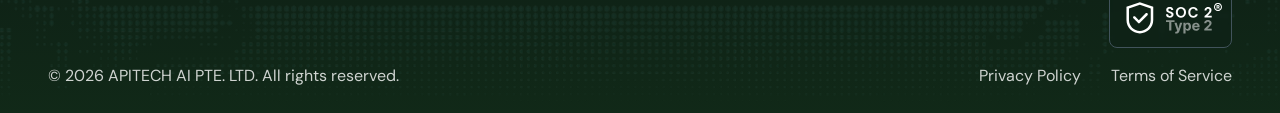
==== commit af1c35c5: "feat: add translucent frosted glass orbs with realtime text stroke blur" ====
--- a/index.html
+++ b/index.html
@@ -294,10 +294,8 @@
       <p class="hero-credit-note">$5 in free credit on signup.</p>
     </div>
 
-    <!-- 3D Orbiting Dots Canvas: Front Layer (In front of Title, Z >= 0) -->
-    <div class="hero-orbit-wrap hero-orbit-wrap-front" aria-hidden="true">
-      <canvas id="heroOrbitCanvasFront" class="hero-orbit-canvas"></canvas>
-    </div>
+    <!-- 3D Orbiting Dots: Front Layer (In front of Title, Z >= 0, Frosted Glass Lenses with Realtime Text Blur) -->
+    <div class="hero-orbit-lenses-front" id="heroOrbitLensesFront" aria-hidden="true"></div>
   </section>
 
   <!-- =========================================================================
--- a/css/style.css
+++ b/css/style.css
@@ -196,9 +196,33 @@
   z-index: 3;
 }
 
-/* Front Orbit Layer: In front of Title, behind Subtitle/CTAs (z-index: 7) */
-.hero-orbit-wrap-front {
+/* Front Orbit Layer: Frosted Glass Lenses with Realtime Backdrop Blur (z-index: 7) */
+.hero-orbit-lenses-front {
+  position: absolute;
+  inset: 0;
+  pointer-events: none;
   z-index: 7;
+  overflow: visible;
+  --glass-blur: 10px;
+  --glass-saturate: 135%;
+}
+
+.hero-glass-orb {
+  position: absolute;
+  top: 0;
+  left: 0;
+  border-radius: 50%;
+  pointer-events: none;
+  backdrop-filter: blur(var(--glass-blur, 10px)) saturate(var(--glass-saturate, 135%));
+  -webkit-backdrop-filter: blur(var(--glass-blur, 10px)) saturate(var(--glass-saturate, 135%));
+  background: radial-gradient(circle at 34% 30%, rgba(112, 254, 126, 0.42) 0%, rgba(64, 145, 72, 0.65) 55%, rgba(20, 65, 30, 0.82) 100%);
+  border: 1px solid rgba(112, 254, 126, 0.38);
+  box-shadow: 
+    0 8px 24px rgba(0, 0, 0, 0.35),
+    inset 0 1.5px 3px rgba(255, 255, 255, 0.45),
+    inset 0 -2px 5px rgba(0, 0, 0, 0.4);
+  will-change: transform, width, height, opacity;
+  box-sizing: border-box;
 }
 
 .hero-orbit-canvas {
